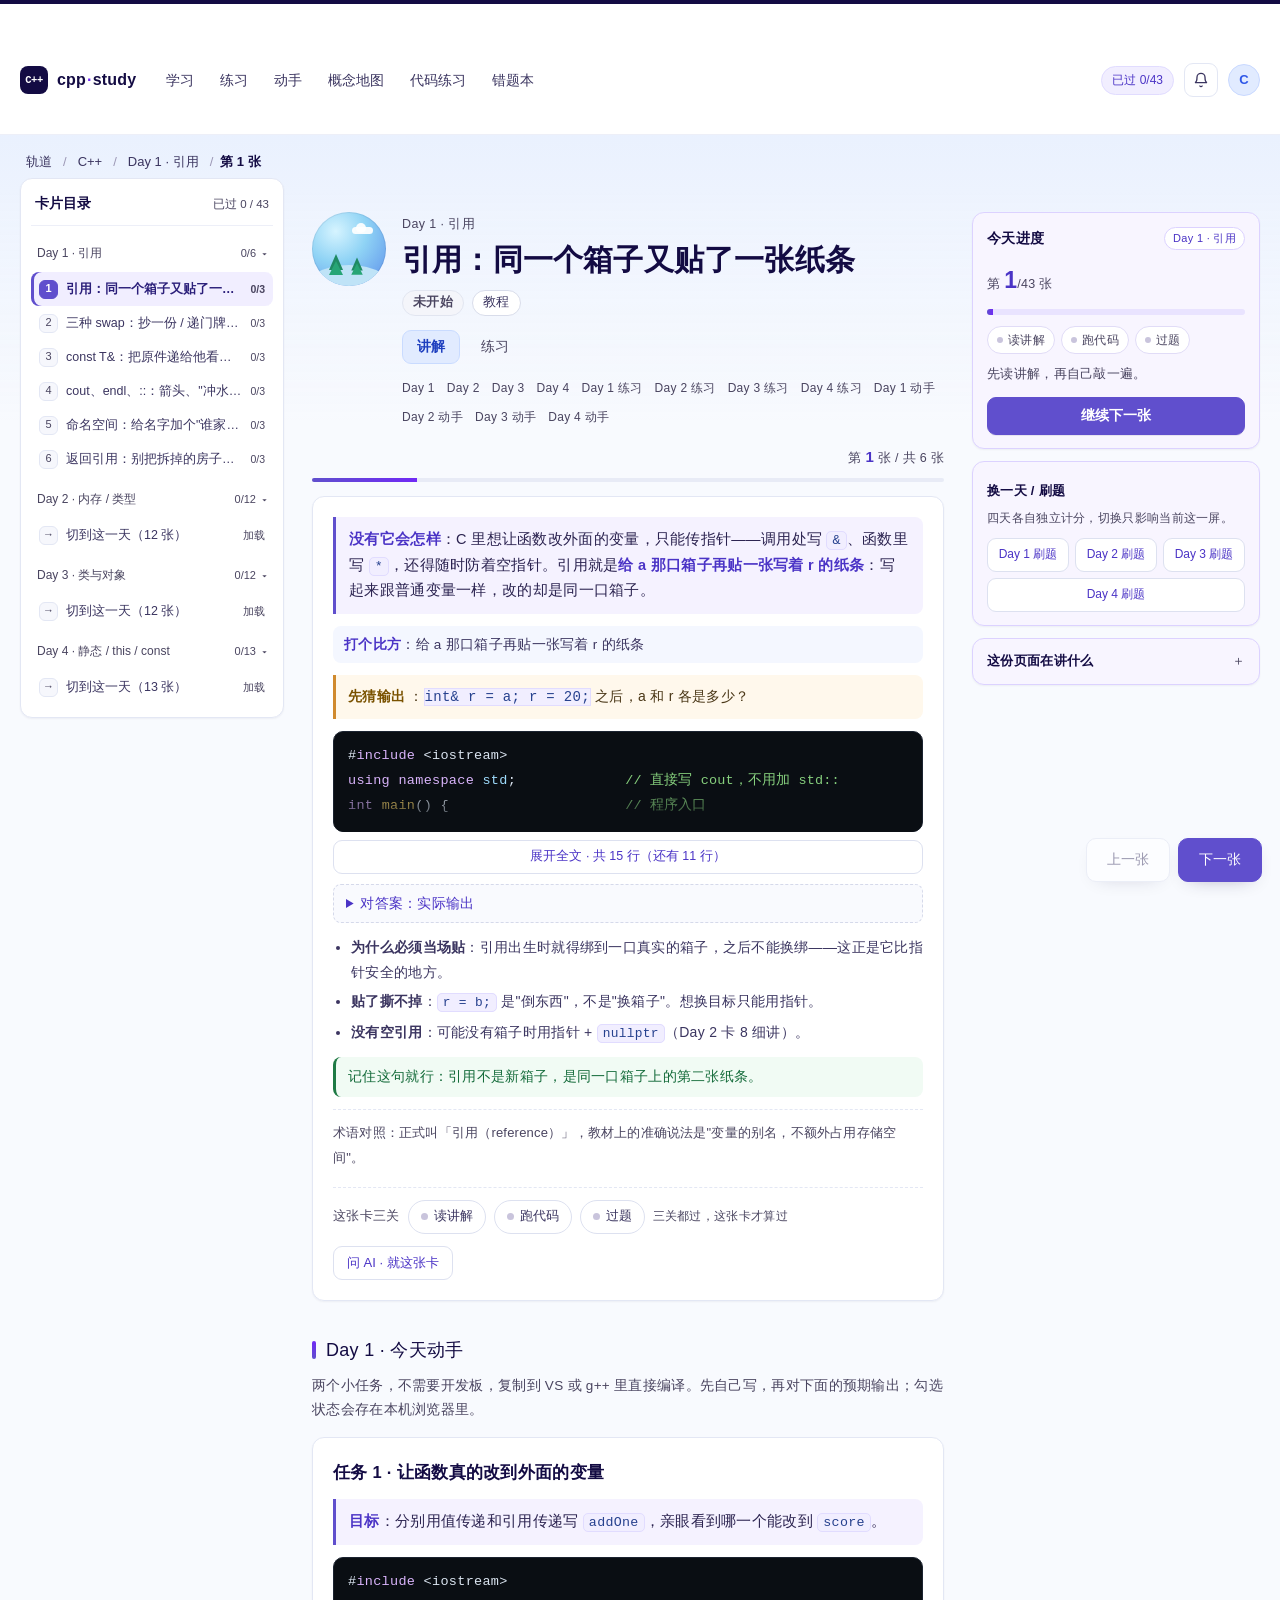
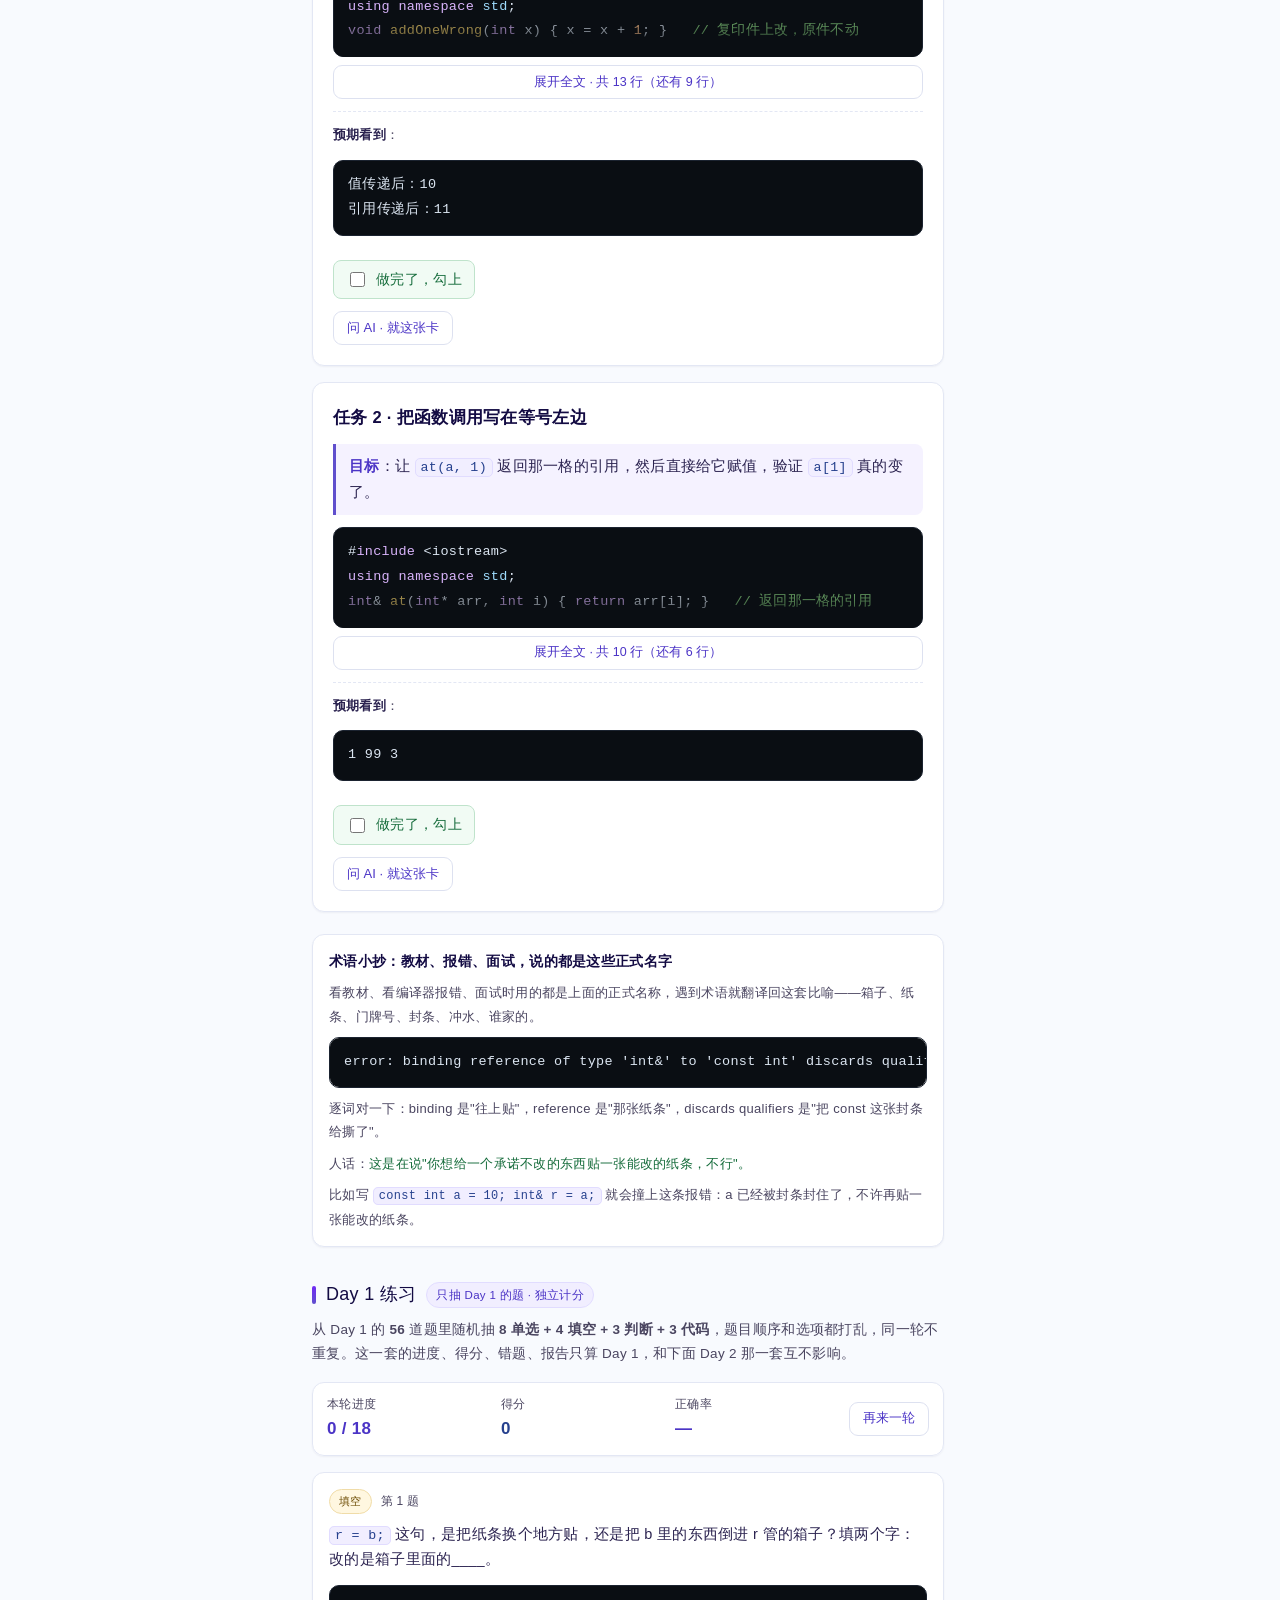
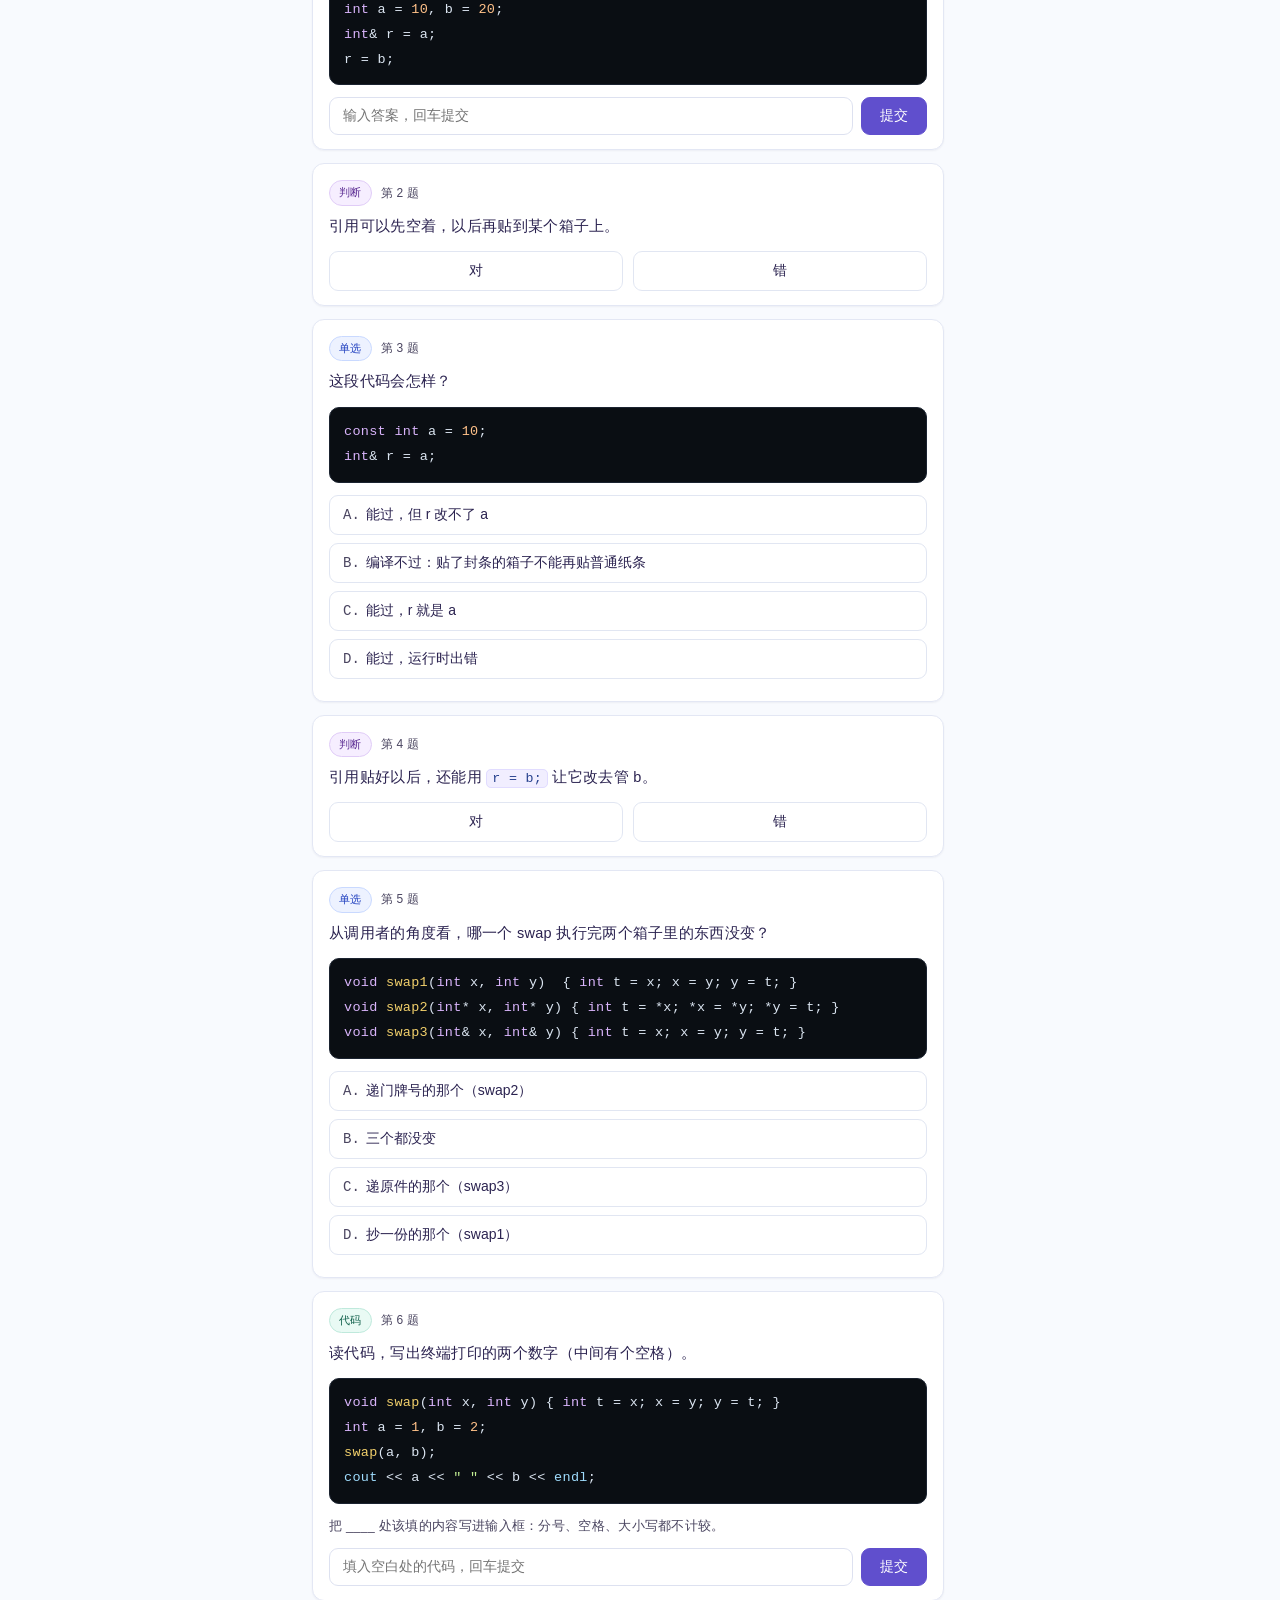
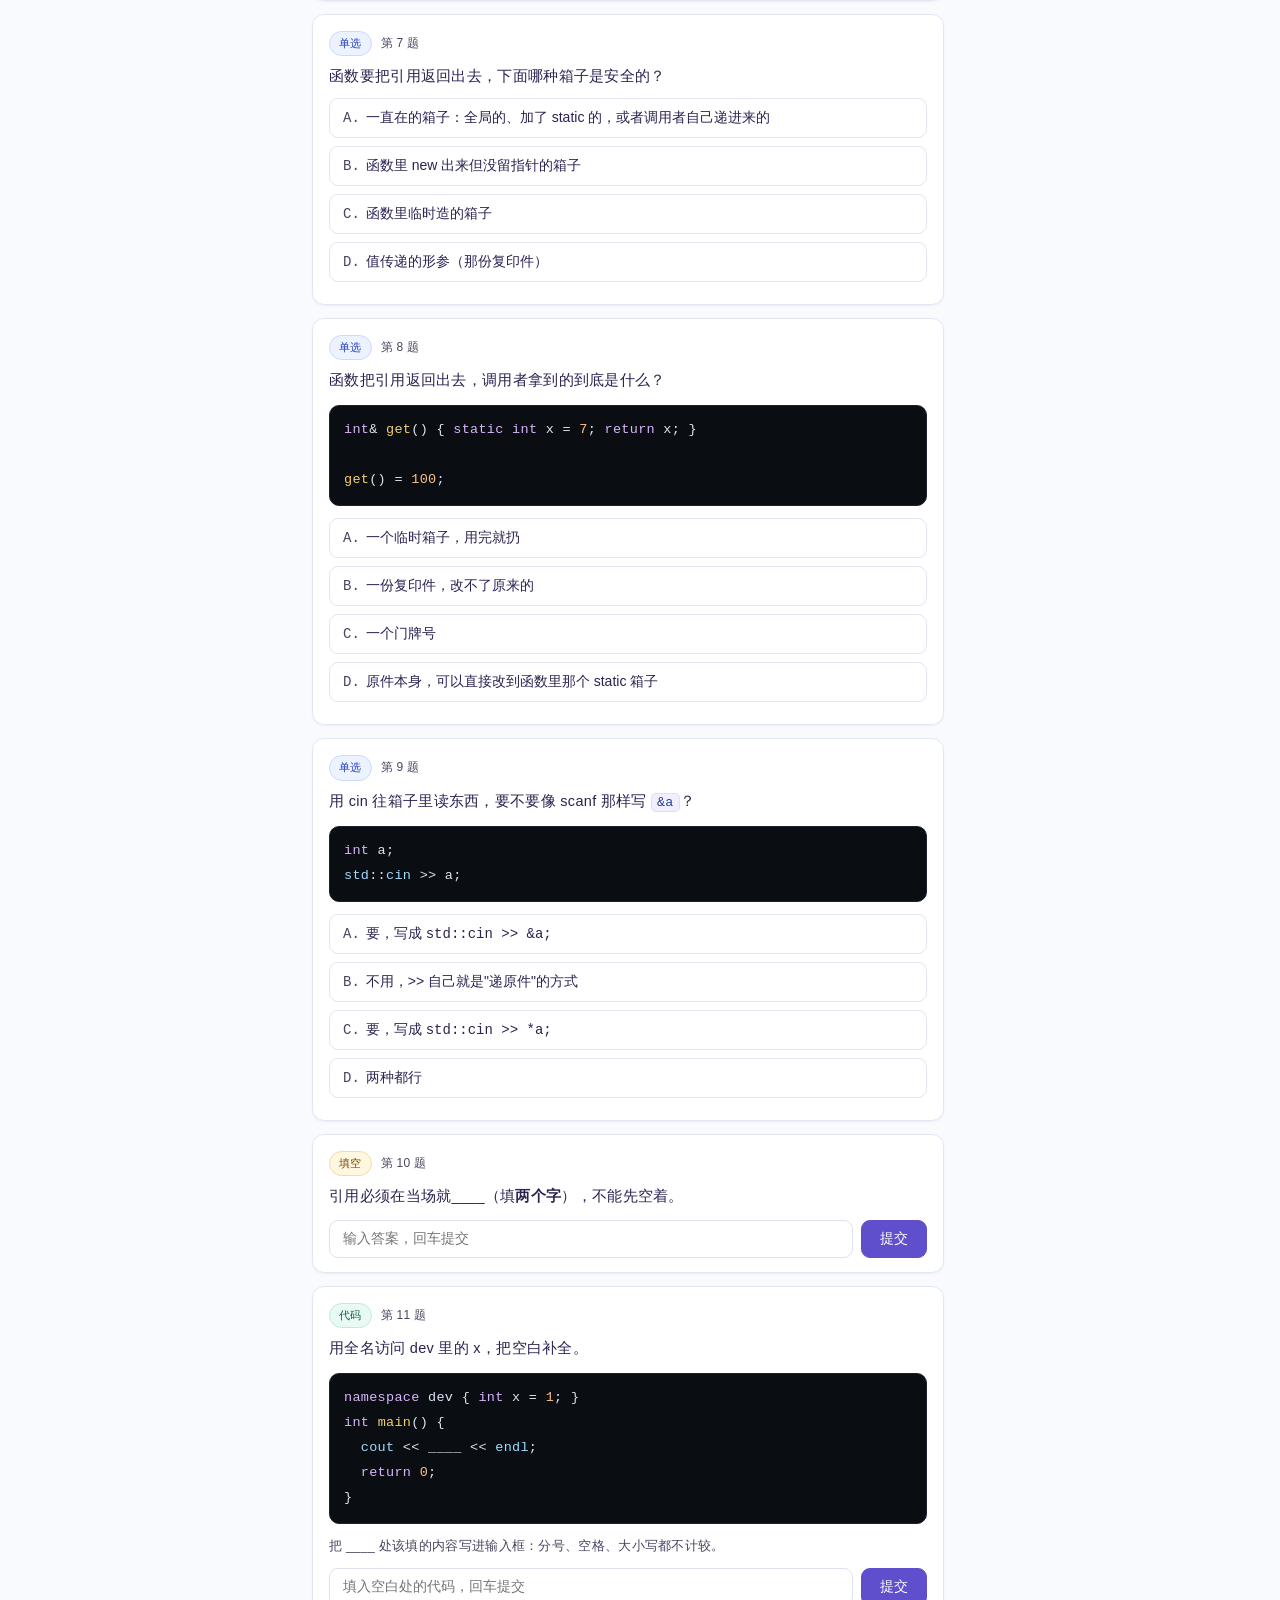
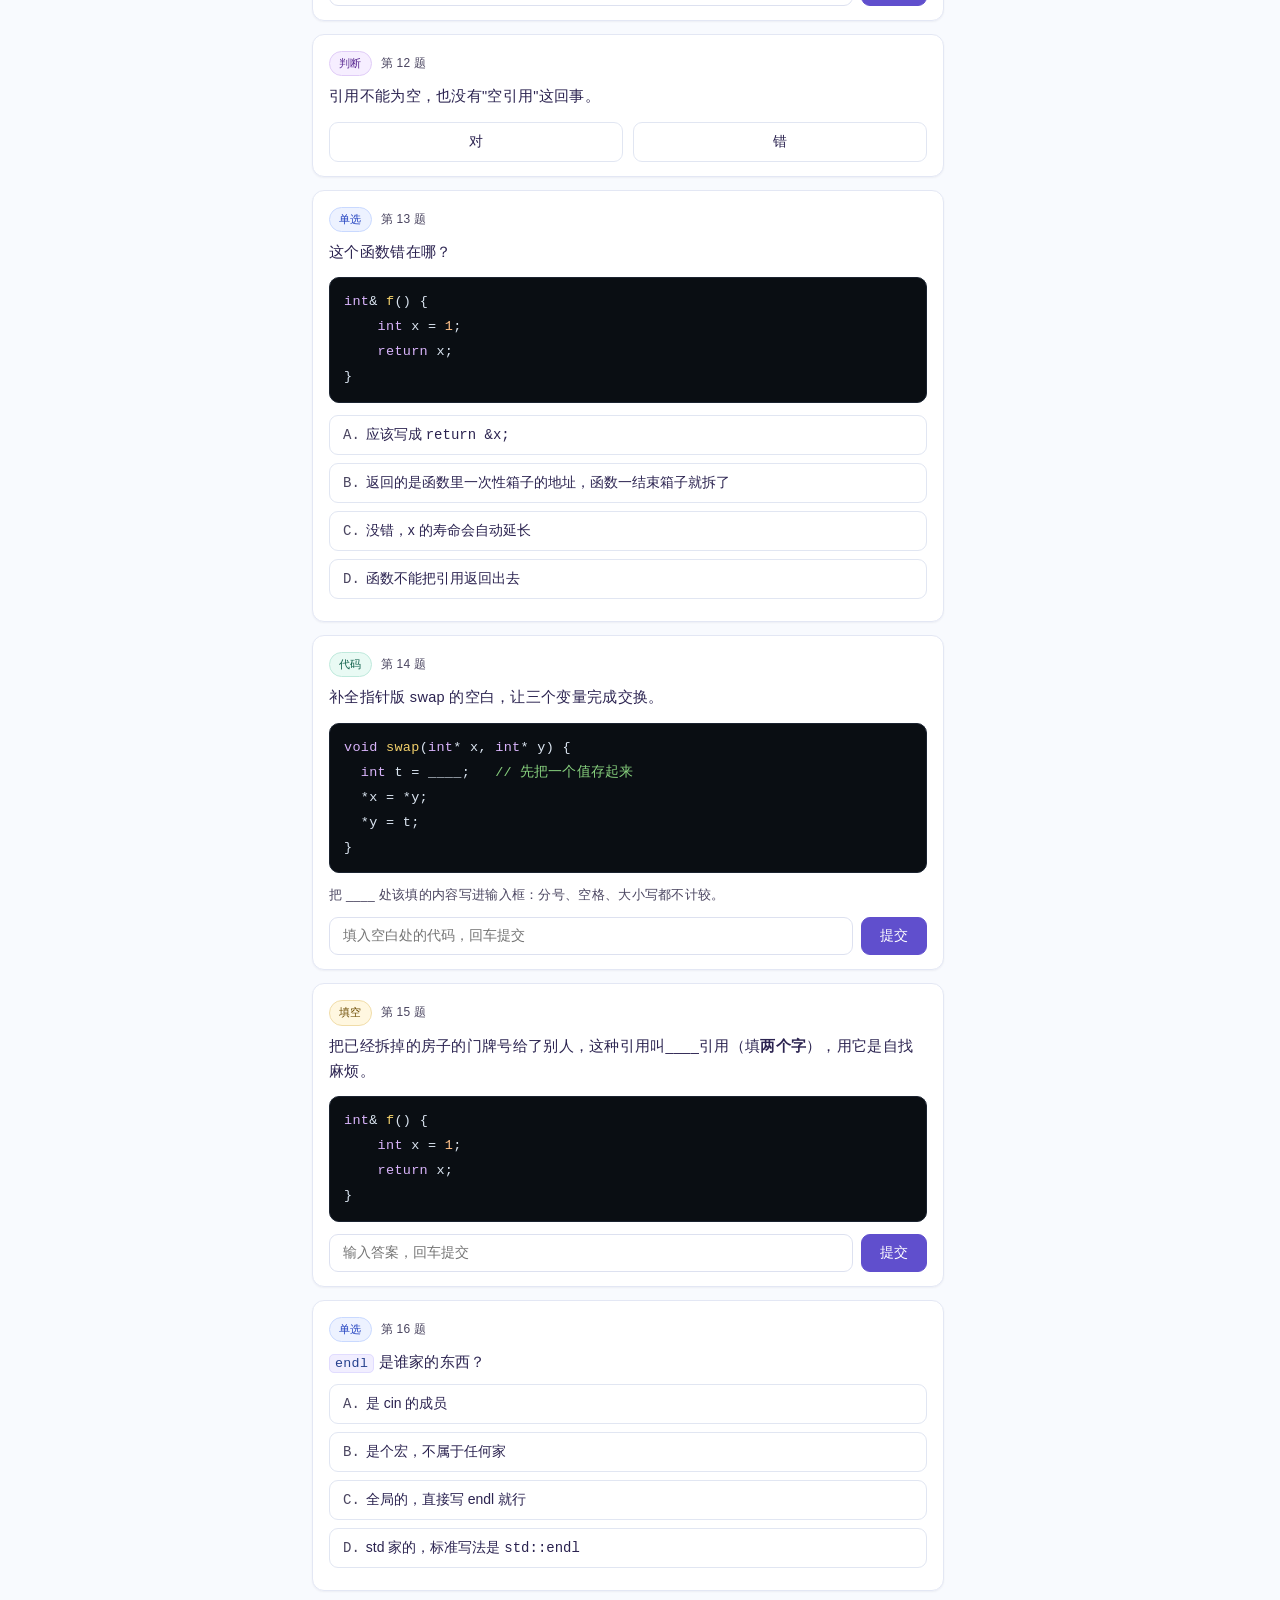
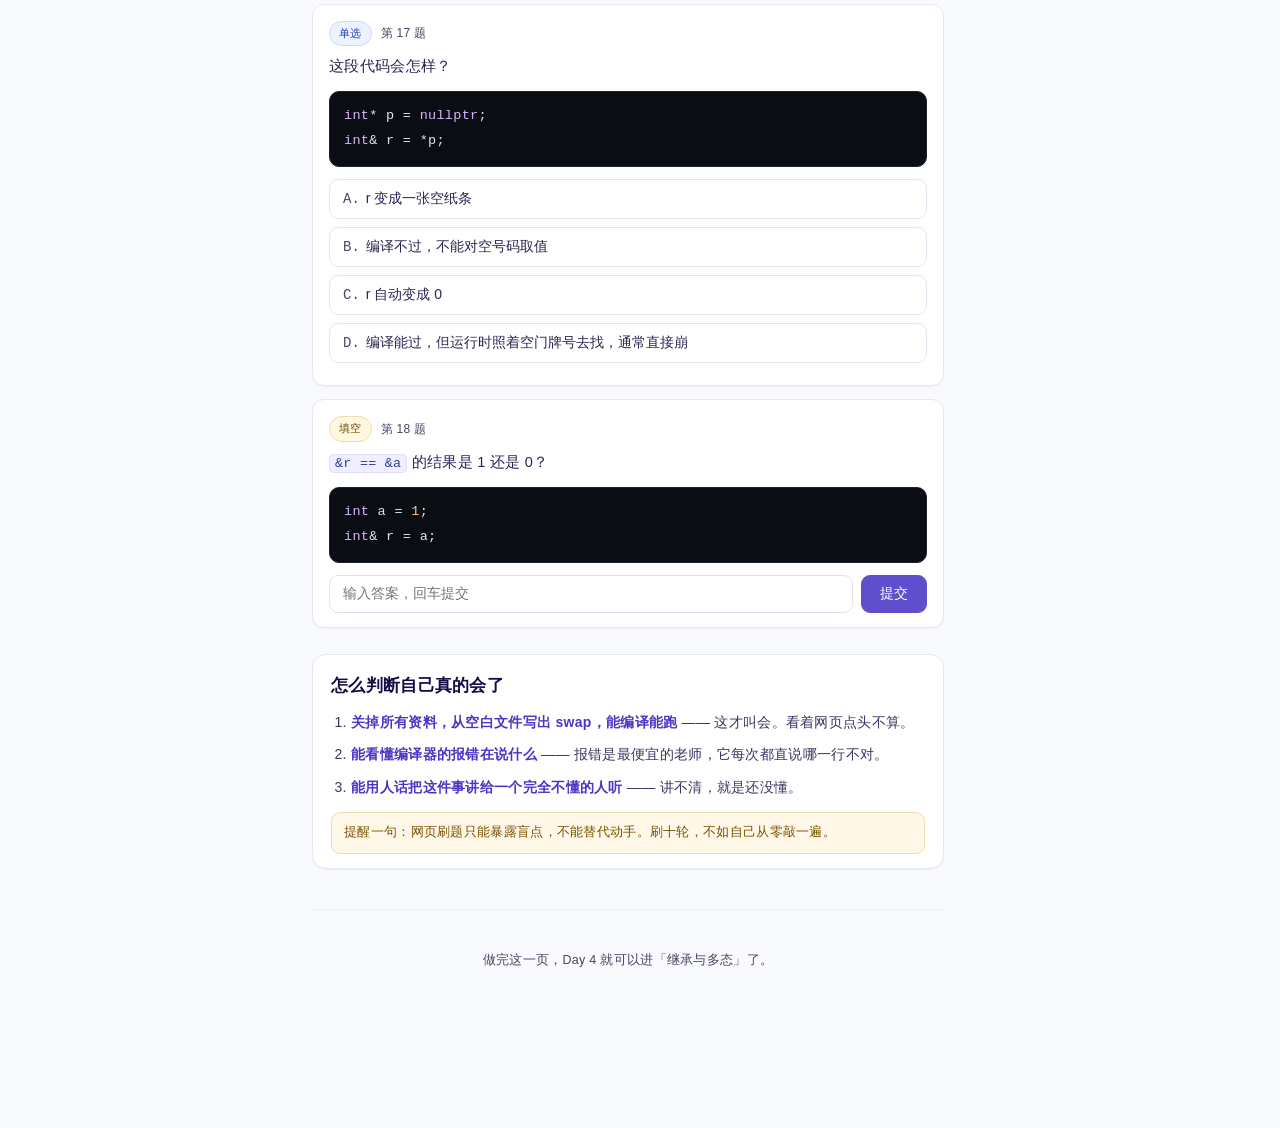
==== index.html @ fbc48e74 "新增错题本：答错自动进队列、连对两次出队，按天/知识点分组，一键只练错题" ====
<!DOCTYPE html>
<html lang="zh-CN">
<head>
<meta charset="UTF-8">
<meta name="viewport" content="width=device-width, initial-scale=1.0">
<meta name="color-scheme" content="light">
<meta name="theme-color" content="#ffffff">
<title>C++ 四天重点 + 练习</title>
<link rel="icon" href="data:image/svg+xml,%3Csvg xmlns='http://www.w3.org/2000/svg' viewBox='0 0 32 32'%3E%3Crect width='32' height='32' rx='7' fill='%23130B43'/%3E%3Ctext x='16' y='22' font-size='15' text-anchor='middle' fill='%23ffffff' font-family='monospace'%3EC%2B%2B%3C/text%3E%3C/svg%3E">
<link rel="stylesheet" href="assets/style.css">
</head>
<body>
<div id="bar"></div>

<header class="topnav" id="topnav">
  <div class="tn-inner">
    <a class="brand" href="#day1" aria-label="C++ 四天 · 回到 Day 1">
      <span class="brand-mark" aria-hidden="true">C++</span>
      <span class="brand-name">cpp<span>·</span>study</span>
    </a>
    <nav class="tn-links" aria-label="主导航">
      <a href="#day1">学习</a>
      <a href="#practice1">练习</a>
      <a href="#task1">动手</a>
      <a href="map.html">概念地图</a>
      <a href="lab.html">代码练习</a>
      <a href="wrong.html">错题本</a>
    </nav>
    <div class="tn-right">
      <span class="tn-prog" id="tnProg">已过 0/43</span>
      <button class="tn-ic" id="tnBell" type="button" aria-label="通知">
        <svg width="16" height="16" viewBox="0 0 24 24" fill="none" stroke="currentColor" stroke-width="2" stroke-linecap="round" aria-hidden="true"><path d="M18 8a6 6 0 1 0-12 0c0 7-3 8-3 8h18s-3-1-3-8"/><path d="M13.7 21a2 2 0 0 1-3.4 0"/></svg>
      </button>
      <span class="tn-avatar" title="学习者" aria-hidden="true">C</span>
    </div>
  </div>
</header>

<div class="wrap">
  <noscript><div class="load-err">这个页面需要开启 JavaScript：卡片和练习是按天从 data/ 目录加载的。开启后刷新即可。</div></noscript>

  <nav class="crumbs" aria-label="面包屑">
    <a href="#topnav" id="crumbRoot">轨道</a><i aria-hidden="true">/</i>
    <a href="#day1" id="crumbTrack">C++</a><i aria-hidden="true">/</i>
    <a href="#day1" id="crumbDay">Day 1</a><i aria-hidden="true">/</i>
    <span class="crumb-cur" id="crumbCard" aria-current="page">第 1 张</span>
  </nav>

  <div class="layout">
    <aside class="toc" id="toc" aria-label="卡片目录">
      <div class="toc-head">
        <b>卡片目录</b>
        <span class="toc-sum" id="tocSum"></span>
      </div>
      <div class="toc-list" id="tocList"></div>
    </aside>

    <main class="stage" id="stage">
      <div class="pagegrid">
        <section class="hero" aria-labelledby="deckTitle">
          <div class="hero-ill" aria-hidden="true"><i class="ill-tr t1"></i><i class="ill-tr t2"></i><i class="ill-cloud"></i></div>
          <div class="hero-txt">
            <p class="hero-eyebrow" id="heroEyebrow">Day 1 · 引用</p>
            <h1 id="deckTitle">正在加载…</h1>
            <div class="hero-pills">
              <span class="pill pill-run" id="heroState">进行中</span>
              <span class="pill">教程</span>
            </div>
            <div class="tabs" role="tablist" aria-label="讲解与练习">
              <button class="tab on" id="tabLearn" role="tab" aria-selected="true" type="button">讲解</button>
              <button class="tab" id="tabPractice" role="tab" aria-selected="false" type="button">练习</button>
            </div>
            <nav class="nav" aria-label="页面锚点">
              <a href="#day1">Day 1</a><a href="#day2">Day 2</a><a href="#day3">Day 3</a><a href="#day4">Day 4</a>
              <a href="#practice1">Day 1 练习</a><a href="#practice2">Day 2 练习</a><a href="#practice3">Day 3 练习</a><a href="#practice4">Day 4 练习</a>
              <a href="#task1">Day 1 动手</a><a href="#task2">Day 2 动手</a><a href="#task3">Day 3 动手</a><a href="#task4">Day 4 动手</a>
            </nav>
          </div>
        </section>

        <section class="deck" id="day1" aria-label="卡片">
          <div class="deck-head">
            <div class="deck-title" id="deckSub">Day 1</div>
            <div class="deck-meta">
              <span class="qidx">第 <b id="qi">1</b> 张 / 共 <span id="qt">6</span> 张</span>
              <button class="ovbtn" id="ovBtn" type="button" aria-haspopup="dialog" aria-controls="drawer">今天 6 张 ▾</button>
            </div>
          </div>
          <div class="deck-bar" id="deckBarWrap" role="progressbar" aria-valuemin="1" aria-valuemax="6" aria-valuenow="1" aria-label="当天卡片进度"><i id="deckBar"></i></div>
          <div class="deck-card" id="cardHost"><div class="load-tip">正在加载 Day 1 的内容…</div></div>
        </section>

        <aside class="rail" id="rail" aria-label="今天进度">
          <div class="rail-card">
            <div class="rail-head">
              <b>今天进度</b>
              <span class="rail-badge" id="railDay">Day 1</span>
            </div>
            <p class="rail-num">第 <b id="railIdx">1</b><span>/<span id="railTotal">43</span> 张</span></p>
            <div class="rail-track" aria-hidden="true"><i id="railBar"></i></div>
            <div class="rail-lvs" id="railLvs">
              <span class="rlv" data-lv="read"><i></i>读讲解</span>
              <span class="rlv" data-lv="do"><i></i>跑代码</span>
              <span class="rlv" data-lv="quiz"><i></i>过题</span>
            </div>
            <p class="rail-tip" id="railTip">先读讲解，再自己敲一遍。</p>
            <button class="rail-btn" id="railNext" type="button">继续下一张</button>
          </div>
          <div class="rail-card rail-mini">
            <b>换一天 / 刷题</b>
            <p>四天各自独立计分，切换只影响当前这一屏。</p>
            <div class="rail-brush">
              <button class="again" id="againTop1" type="button">Day 1 刷题</button>
              <button class="again" id="againTop2" type="button">Day 2 刷题</button>
              <button class="again" id="againTop3" type="button">Day 3 刷题</button>
              <button class="again" id="againTop4" type="button">Day 4 刷题</button>
            </div>
          </div>
          <details class="rail-card about">
            <summary>这份页面在讲什么</summary>
            <p class="sub">给刚学完 C、正在转 C++ 的嵌入式初学者：先吃透引用和内存，再把类、构造、析构这条线串起来，最后补上 static、this、const 和封装。所有示例都能在电脑上直接编译运行，不需要开发板；等以后有板子，再回来看标了「以后有板子再看」的部分。</p>
            <p class="only">本页只保留当前阶段必学内容，其余等学完对象生命周期再补。</p>
            <div class="tags">
              <span class="tag">C 已学完</span>
              <span class="tag">嵌入式方向</span>
              <span class="tag">Day 1</span>
              <span class="tag">Day 2</span>
              <span class="tag">Day 3</span>
              <span class="tag">Day 4</span>
              <span class="tag">Day 1 题库 56 道</span>
              <span class="tag">Day 2 题库 38 道</span>
              <span class="tag">Day 3 题库 41 道</span>
              <span class="tag">Day 4 题库 41 道</span>
              <span class="tag">四套练习各自独立</span>
              <span class="tag">动手任务无需开发板</span>
            </div>
          </details>
        </aside>

        <div class="below">
          <div class="day-part" data-day="day1">
            <section class="tasks" id="task1"></section>
            <div class="gloss-wrap" id="gloss1"></div>
          </div>
          <div class="day-part" data-day="day2" hidden>
            <section class="tasks" id="task2"></section>
            <div class="gloss-wrap" id="gloss2"></div>
          </div>
          <div class="day-part" data-day="day3" hidden>
            <section class="tasks" id="task3"></section>
            <div class="gloss-wrap" id="gloss3"></div>
          </div>
          <div class="day-part" data-day="day4" hidden>
            <section class="tasks" id="task4"></section>
            <div class="gloss-wrap" id="gloss4"></div>
          </div>

          <div class="day-part" data-day="day1">
            <div class="sec-title pr-title" id="practice1">Day 1 练习<span class="pr-tag">只抽 Day 1 的题 · 独立计分</span></div>
            <p class="sec-desc">从 Day 1 的 <b>56</b> 道题里随机抽 <b>8 单选 + 4 填空 + 3 判断 + 3 代码</b>，题目顺序和选项都打乱，同一轮不重复。这一套的进度、得分、错题、报告只算 Day 1，和下面 Day 2 那一套互不影响。</p>

            <div class="stats">
              <div class="stat"><div class="lab">本轮进度</div><div class="val" id="stProg1">0 / 18</div></div>
              <div class="stat"><div class="lab">得分</div><div class="val blue" id="stScore1">0</div></div>
              <div class="stat"><div class="lab">正确率</div><div class="val" id="stRate1">—</div></div>
              <button class="again" id="againBar1">再来一轮</button>
            </div>

            <div id="qlist1"></div>
            <div id="summary1"></div>
          </div>

          <div class="day-part" data-day="day2" hidden>
            <div class="sec-title pr-title" id="practice2">Day 2 练习<span class="pr-tag">只抽 Day 2 的题 · 独立计分</span></div>
            <p class="sec-desc">从 Day 2 的 <b>38</b> 道题里随机抽 <b>6 单选 + 3 填空 + 2 判断 + 3 代码</b>，同样打乱顺序、轮内不重复。这一套的进度、得分、错题、报告只算 Day 2，和上面 Day 1 那一套互不影响。</p>

            <div class="stats">
              <div class="stat"><div class="lab">本轮进度</div><div class="val" id="stProg2">0 / 14</div></div>
              <div class="stat"><div class="lab">得分</div><div class="val blue" id="stScore2">0</div></div>
              <div class="stat"><div class="lab">正确率</div><div class="val" id="stRate2">—</div></div>
              <button class="again" id="againBar2">再来一轮</button>
            </div>

            <div id="qlist2"></div>
            <div id="summary2"></div>
          </div>

          <div class="day-part" data-day="day3" hidden>
            <div class="sec-title pr-title" id="practice3">Day 3 练习<span class="pr-tag">只抽 Day 3 的题 · 独立计分</span></div>
            <p class="sec-desc">从 Day 3 的 <b>41</b> 道题里随机抽 <b>7 单选 + 3 填空 + 3 判断 + 3 代码</b>，打乱顺序、轮内不重复。这一套的进度、得分、错题、报告只算 Day 3，和 Day 1、Day 2 互不影响。</p>

            <div class="stats">
              <div class="stat"><div class="lab">本轮进度</div><div class="val" id="stProg3">0 / 16</div></div>
              <div class="stat"><div class="lab">得分</div><div class="val blue" id="stScore3">0</div></div>
              <div class="stat"><div class="lab">正确率</div><div class="val" id="stRate3">—</div></div>
              <button class="again" id="againBar3">再来一轮</button>
            </div>

            <div id="qlist3"></div>
            <div id="summary3"></div>
          </div>

          <div class="day-part" data-day="day4" hidden>
            <div class="sec-title pr-title" id="practice4">Day 4 练习<span class="pr-tag">只抽 Day 4 的题 · 独立计分</span></div>
            <p class="sec-desc">从 Day 4 的 <b>41</b> 道题里随机抽 <b>7 单选 + 3 填空 + 3 判断 + 3 代码</b>，打乱顺序、轮内不重复。这一套的进度、得分、错题、报告只算 Day 4，和 Day 1–3 互不影响。</p>

            <div class="stats">
              <div class="stat"><div class="lab">本轮进度</div><div class="val" id="stProg4">0 / 16</div></div>
              <div class="stat"><div class="lab">得分</div><div class="val blue" id="stScore4">0</div></div>
              <div class="stat"><div class="lab">正确率</div><div class="val" id="stRate4">—</div></div>
              <button class="again" id="againBar4">再来一轮</button>
            </div>

            <div id="qlist4"></div>
            <div id="summary4"></div>
          </div>

          <section class="check">
            <h3>怎么判断自己真的会了</h3>
            <ol>
              <li><b>关掉所有资料，从空白文件写出 swap，能编译能跑</b> —— 这才叫会。看着网页点头不算。</li>
              <li><b>能看懂编译器的报错在说什么</b> —— 报错是最便宜的老师，它每次都直说哪一行不对。</li>
              <li><b>能用人话把这件事讲给一个完全不懂的人听</b> —— 讲不清，就是还没懂。</li>
            </ol>
            <p class="check-tip">提醒一句：网页刷题只能暴露盲点，不能替代动手。刷十轮，不如自己从零敲一遍。</p>
          </section>

          <footer>做完这一页，Day 4 就可以进「继承与多态」了。</footer>
        </div>
      </div>
    </main>
  </div>
</div>

<nav class="pager" id="pager" aria-label="卡片翻页">
  <button class="pbtn" id="prevBtn" type="button">上一张</button>
  <button class="pbtn primary" id="nextBtn" type="button">下一张</button>
</nav>

<div class="drawer-mask" id="drawerMask" hidden></div>
<div class="drawer" id="drawer" role="dialog" aria-modal="true" aria-labelledby="drawerTitle" aria-hidden="true">
  <div class="drawer-head">
    <b id="drawerTitle">今天 6 张</b><span>点一下直接跳</span>
    <button class="drawer-close" id="drawerClose" type="button" aria-label="关闭目录">×</button>
  </div>
  <div class="drawer-list" id="drawerList"></div>
</div>
<div class="toast" id="toast" role="status" aria-live="polite"></div>

<div class="aimask hidden" id="aiMask">
  <div class="aidlg" role="dialog" aria-modal="true" aria-labelledby="aiDlgTitle">
    <h3 id="aiDlgTitle">AI 问答设置</h3>
    <p>这份配置和「函数卡」页面是同一份（同域名共用），那边填过这里直接就能用。</p>
    <div class="fld">
      <label>服务商</label>
      <div class="chips" id="aiPresets"></div>
    </div>
    <div class="fld">
      <label for="aiBase">接口地址 Base URL</label>
      <input id="aiBase" type="text" spellcheck="false" autocomplete="off" placeholder="https://api.deepseek.com/v1">
    </div>
    <div class="fld">
      <label for="aiModel">模型名</label>
      <input id="aiModel" type="text" spellcheck="false" autocomplete="off" placeholder="deepseek-chat">
    </div>
    <div class="fld">
      <label for="aiKey">API Key</label>
      <input id="aiKey" type="password" spellcheck="false" autocomplete="off" placeholder="sk-...">
      <div class="ainote" id="aiKeyState"></div>
    </div>
    <div class="ainote-warn hidden" id="aiMobileNote">手机上用不了本机 Ollama：手机的 localhost 是手机自己，不是你的电脑。手机上请选云端服务商并填 key。</div>
    <div class="ainote-box hidden" id="aiOllamaNote">用本机 Ollama 前，先让它在后台跑起来（<code>ollama serve</code>），并允许这个网页访问：<br>
      设环境变量 <code>OLLAMA_ORIGINS</code> 为 <code>https://zijiashanggan.github.io</code>（本地调试再加 <code>http://localhost:8000</code>），改完必须重启 ollama 才生效。第一次提问模型要加载，等一分钟左右正常。</div>
    <div class="aimodal-actions">
      <button class="aibtn primary" id="aiSave" type="button">保存</button>
      <button class="aibtn" id="aiClear" type="button">清空 key</button>
      <button class="aibtn" id="aiClose" type="button">关闭</button>
    </div>
    <div class="ainote" id="aiNow"></div>
  </div>
</div>

<script src="data/syllabus.js"></script>
<script src="assets/wrong-book.js"></script>
<script src="assets/app.js"></script>
<script src="assets/ui.js"></script>
</body>
</html>
---- assets/style.css ----
* { box-sizing: border-box; }
  /* 不再全局 smooth：翻卡要立即回到顶部；需要平滑的锚点由 JS 显式指定 behavior */
  body {
    margin: 0;
    background: #0d1117;
    color: #e6edf3;
    font-family: -apple-system, BlinkMacSystemFont, "Segoe UI", "PingFang SC", "Microsoft YaHei", sans-serif;
    line-height: 1.75;
    -webkit-font-smoothing: antialiased;
    -moz-osx-font-smoothing: grayscale;
    text-size-adjust: 100%;
    -webkit-text-size-adjust: 100%;
  }
  body::before {
    content: "";
    position: fixed;
    top: 0; left: 0; right: 0;
    height: 420px;
    background: radial-gradient(70% 100% at 50% 0%, rgba(94,234,212,.10), transparent 70%);
    pointer-events: none;
    z-index: 0;
  }
  #bar {
    position: fixed; top: 0; left: 0;
    height: 3px; width: 0;
    background: linear-gradient(90deg, #5eead4, #7aa2f7);
    z-index: 50;
    transition: width .35s ease;
  }
  .wrap { max-width: 880px; margin: 0 auto; padding: 0 18px; position: relative; z-index: 1; }

  header { padding: 48px 0 26px; position: relative; }
  .head-top { display: flex; align-items: flex-start; justify-content: space-between; gap: 14px; flex-wrap: wrap; }
  h1 { font-size: 26px; margin: 0 0 10px; letter-spacing: .4px; }
  .sub { color: #a6b3c1; font-size: 14.5px; margin: 0; }
  .tags { display: flex; gap: 8px; flex-wrap: wrap; margin-top: 14px; }
  .tag {
    font-size: 12px; padding: 3px 10px; border-radius: 999px;
    background: rgba(122,162,247,.12);
    border: 1px solid rgba(122,162,247,.28);
    color: #a9c1f5;
  }
  .again {
    flex: none;
    background: rgba(94,234,212,.12);
    border: 1px solid rgba(94,234,212,.38);
    color: #5eead4;
    padding: 9px 16px;
    border-radius: 10px;
    font-size: 13.5px;
    font-family: inherit;
    cursor: pointer;
    white-space: nowrap;
    transition: background .15s, transform .1s;
  }
  .again:hover { background: rgba(94,234,212,.22); }
  .again:active { transform: scale(.97); }

  .sec-title {
    display: flex; align-items: center; gap: 10px;
    margin: 34px 0 14px;
    font-size: 18px;
  }
  .sec-title::before {
    content: ""; width: 4px; height: 18px; border-radius: 2px;
    background: linear-gradient(180deg, #5eead4, #7aa2f7);
  }
  .sec-desc { color: #9dabb9; font-size: 13.5px; margin: -6px 0 16px; }

  .card {
    background: #151b23;
    border: 1px solid #232b36;
    border-radius: 14px;
    padding: 18px 18px 16px;
    margin-bottom: 16px;
  }
  .card h3 {
    font-size: 16.5px; margin: 0 0 12px;
    display: flex; align-items: center; gap: 10px;
  }
  .n {
    flex: none;
    width: 24px; height: 24px; border-radius: 7px;
    display: inline-flex; align-items: center; justify-content: center;
    font-size: 13px; font-weight: 600;
    background: rgba(94,234,212,.14);
    color: #5eead4;
    border: 1px solid rgba(94,234,212,.28);
  }
  .concl {
    border-left: 3px solid #5eead4;
    background: rgba(94,234,212,.06);
    padding: 10px 13px;
    border-radius: 0 8px 8px 0;
    font-size: 14.5px;
    margin: 0 0 12px;
    color: #d5e6e2;
  }
  .concl b { color: #5eead4; font-weight: 600; }

  pre.code {
    background: #0a0e13;
    border: 1px solid #212934;
    border-radius: 10px;
    padding: 12px 14px;
    overflow-x: auto;
    margin: 12px 0;
    font-size: 13.5px;
    line-height: 1.85;
    -webkit-overflow-scrolling: touch;
  }
  pre.code code {
    font-family: ui-monospace, SFMono-Regular, "Cascadia Code", Consolas, "Courier New", monospace;
    color: #dbe5f1;
    white-space: pre;
    font-variant-ligatures: none;
    font-feature-settings: "liga" 0, "calt" 0;
  }
  .k { color: #d9b4fb; }
  .t { color: #9fdcfd; }
  .s { color: #c3ef93; }
  /* 注释：去掉 italic（中文没有真斜体，浏览器合成斜体会发虚），
     绿色取自 VS / Keil 的注释色再提亮：#86cf7d，在 #0a0e13 上实测 10.35:1 */
  .c { color: #86cf7d; font-style: normal; letter-spacing: .15px; }
  /* 函数名：名字后面紧跟 ( 才标这个类 */
  .fn { color: #f2d06b; }
  /* 数字 token 用 .num：.n 是卡片编号徽章（24×24），两者不能共用类名 */
  .num { color: #ffc189; }

  ul.pts { margin: 10px 0 0; padding-left: 18px; font-size: 14px; color: #b9c4d1; }
  ul.pts li { margin: 5px 0; }
  ul.pts code, p code, .q-text code, .why code, .wa code, .sum-note code {
    font-family: ui-monospace, Consolas, monospace;
    background: rgba(255,255,255,.07);
    border: 1px solid rgba(255,255,255,.08);
    border-radius: 5px;
    padding: 1px 5px;
    font-size: .92em;
    color: #7dd3fc;
  }

  .only {
    display: inline-block;
    margin: 12px 0 0;
    font-size: 12.5px;
    color: #9dabb9;
    padding: 4px 11px;
    border-radius: 999px;
    background: rgba(255,255,255,.035);
    border: 1px solid #2b3540;
  }

  .head-btns { display: flex; gap: 8px; flex: none; }
  .pr-tag {
    font-size: 11.5px; font-weight: 400; color: #a9c1f5;
    padding: 2px 9px; border-radius: 999px;
    background: rgba(122,162,247,.12);
    border: 1px solid rgba(122,162,247,.28);
    white-space: nowrap;
  }
  .pr-title { margin-top: 32px; }
  #practice2::before { background: linear-gradient(180deg, #c792ea, #7aa2f7); }
  #practice3::before { background: linear-gradient(180deg, #f0c674, #c792ea); }
  .nav { display: flex; gap: 8px; flex-wrap: wrap; margin-top: 14px; }
  .nav a {
    font-size: 12.5px; color: #a9c1f5; text-decoration: none;
    padding: 4px 11px; border-radius: 999px;
    background: rgba(122,162,247,.1);
    border: 1px solid rgba(122,162,247,.25);
  }
  .nav a:hover { background: rgba(122,162,247,.2); }
  .sec-title[id] { scroll-margin-top: 16px; }
  .keep {
    margin: 12px 0 0;
    font-size: 13.5px;
    color: #a5e075;
    padding: 8px 12px;
    border-radius: 8px;
    background: rgba(165,224,117,.07);
    border-left: 3px solid #a5e075;
  }

  .terms {
    margin: 12px 0 0;
    padding-top: 10px;
    border-top: 1px dashed #2c3542;
    font-size: 13px;
    line-height: 1.95;
    letter-spacing: .2px;
    word-spacing: 1.5px;
    color: #9dabb9;
  }
  .terms b { color: #cfdae7; font-weight: 600; }
  .terms code {
    font-family: ui-monospace, Consolas, monospace;
    font-size: 12.5px;
    color: #7dd3fc;
    background: rgba(125,211,252,.10);
    border: 1px solid rgba(125,211,252,.16);
    border-radius: 4px;
    padding: 0 5px;
    margin: 0 1px;
    white-space: nowrap;
  }

  .gloss {
    background: rgba(255,255,255,.022);
    border: 1px solid #232b36;
    border-radius: 12px;
    padding: 15px 16px;
    margin: 22px 0 4px;
    font-size: 13px;
    line-height: 1.8;
    color: #9dabb9;
  }
  .gloss h4 {
    margin: 0 0 7px;
    font-size: 13.5px;
    color: #b9c4d1;
    font-weight: 600;
  }
  .gloss p { margin: 0 0 8px; }
  .gloss p:last-child { margin-bottom: 0; }
  .gloss pre.code { margin: 9px 0; }
  .gloss .say { color: #a5e075; }
  .gloss .say::before { content: "人话："; color: #9dabb9; }

  .check {
    background: #151b23;
    border: 1px solid #232b36;
    border-radius: 14px;
    padding: 16px 18px 14px;
    margin: 26px 0 4px;
  }
  .check h3 {
    margin: 0 0 10px;
    font-size: 16.5px;
    display: flex;
    align-items: center;
    gap: 10px;
  }
  .check ol { margin: 0; padding-left: 20px; font-size: 14px; color: #b9c4d1; }
  .check ol li { margin: 8px 0; }
  .check ol b { color: #5eead4; font-weight: 600; }
  .check-tip {
    margin: 13px 0 0;
    font-size: 12.5px;
    color: #c9a227;
    padding: 9px 12px;
    border-radius: 9px;
    background: rgba(210,153,34,.06);
    border: 1px solid rgba(210,153,34,.2);
  }

  /* ===== 今天动手 ===== */
  .taskdone {
    display: inline-flex;
    align-items: center;
    gap: 8px;
    margin: 12px 0 0;
    font-size: 13.5px;
    color: #a5e075;
    padding: 7px 12px;
    border-radius: 8px;
    background: rgba(165,224,117,.07);
    border: 1px solid rgba(165,224,117,.22);
    cursor: pointer;
    user-select: none;
  }
  .taskdone input {
    width: 15px;
    height: 15px;
    accent-color: #5eead4;
    cursor: pointer;
  }
  .taskdone input:checked + span { color: #5eead4; }

  /* ===== AI 问答 ===== */
  .aiwrap { margin-top: 12px; }
  .aibtn {
    background: rgba(125,211,252,.10);
    border: 1px solid rgba(125,211,252,.30);
    color: #9adcff;
    border-radius: 9px;
    padding: 7px 13px;
    font-size: 13px;
    font-family: inherit;
    cursor: pointer;
    transition: background .15s;
  }
  .aibtn:hover { background: rgba(125,211,252,.18); }
  .aibtn[disabled] { opacity: .5; cursor: default; }
  .aibtn.primary { background: rgba(94,234,212,.14); border-color: rgba(94,234,212,.40); color: #5eead4; }
  .aibtn.danger { background: rgba(248,81,73,.10); border-color: rgba(248,81,73,.35); color: #ffb3ae; }
  .aibox {
    margin-top: 10px;
    padding: 11px 12px;
    border: 1px solid #2c3542;
    border-radius: 10px;
    background: rgba(125,211,252,.04);
  }
  .airow { display: flex; gap: 8px; }
  .aiq {
    flex: 1; min-width: 0;
    background: #0a0e13;
    border: 1px solid #2a3341;
    border-radius: 9px;
    padding: 9px 12px;
    color: #e6edf3;
    font-size: 13.5px;
    font-family: inherit;
    outline: none;
  }
  .aiq:focus { border-color: #7dd3fc; }
  .chatlog {
    max-height: 340px;
    overflow-y: auto;
    -webkit-overflow-scrolling: touch;
    margin-top: 10px;
    padding-right: 3px;
  }
  .msg {
    margin: 8px 0;
    padding: 8px 11px;
    border-radius: 10px;
    font-size: 13.5px;
    line-height: 1.8;
    white-space: pre-wrap;
    word-break: break-word;
  }
  .msg:first-child { margin-top: 0; }
  .msg.me {
    background: rgba(122,162,247,.12);
    border: 1px solid rgba(122,162,247,.26);
    color: #cfdae7;
  }
  .msg.ai {
    background: rgba(255,255,255,.035);
    border: 1px solid #2c3542;
    color: #cfdae7;
  }
  .msg.ai.load { color: #f0c86b; border-color: rgba(240,200,107,.28); }
  .msg.ai.err { color: #ffb3ae; border-color: rgba(248,81,73,.30); }
  .msg .who { display: block; font-size: 11.5px; color: #7dd3fc; margin-bottom: 3px; }
  .chatbar {
    display: flex; align-items: center; justify-content: space-between;
    gap: 8px; flex-wrap: wrap; margin-top: 8px;
  }
  .chatbar .cnt { font-size: 12px; color: #9dabb9; }
  .ainote { margin-top: 9px; font-size: 12.5px; line-height: 1.7; color: #9dabb9; }
  .linkbtn {
    background: none; border: 0; padding: 0;
    color: #7dd3fc; font: inherit; cursor: pointer; text-decoration: underline;
  }
  .aimask {
    position: fixed; inset: 0; z-index: 80;
    display: flex; align-items: center; justify-content: center;
    padding: 16px;
    background: rgba(0,0,0,.62);
  }
  .aimask.hidden { display: none; }
  .aimask .hidden { display: none; }
  .aidlg {
    width: 100%; max-width: 520px;
    max-height: 88vh; overflow-y: auto;
    background: #151b23;
    border: 1px solid #2c3542;
    border-radius: 14px;
    padding: 18px;
  }
  .aidlg h3 { margin: 0 0 10px; font-size: 16.5px; }
  .aidlg p { margin: 0 0 12px; font-size: 13px; color: #9dabb9; line-height: 1.75; }
  .aidlg .fld { margin: 10px 0; }
  .aidlg label { display: block; font-size: 12.5px; color: #a9b8c9; margin-bottom: 5px; }
  .aidlg input {
    width: 100%;
    background: #0a0e13;
    border: 1px solid #2a3341;
    border-radius: 9px;
    padding: 9px 12px;
    color: #e6edf3;
    font-size: 13.5px;
    font-family: ui-monospace, Consolas, monospace;
    outline: none;
  }
  .aidlg input:focus { border-color: #7dd3fc; }
  .chips { display: flex; flex-wrap: wrap; gap: 8px; margin: 6px 0 4px; }
  .pbtn {
    font-size: 12.5px; padding: 6px 12px;
    border-radius: 999px;
    background: rgba(255,255,255,.04);
    border: 1px solid #2c3542;
    color: #cfdae7;
    font-family: inherit; cursor: pointer;
  }
  .pbtn.on { background: rgba(125,211,252,.14); border-color: rgba(125,211,252,.45); color: #9adcff; }
  .ainote-warn {
    margin-top: 10px;
    font-size: 12.5px; line-height: 1.75;
    color: #f0c86b;
    background: rgba(240,180,41,.08);
    border: 1px solid rgba(240,180,41,.28);
    border-radius: 9px;
    padding: 9px 12px;
  }
  .ainote-box {
    margin-top: 10px;
    font-size: 12.5px; line-height: 1.8;
    color: #a9b8c9;
    background: rgba(255,255,255,.03);
    border: 1px solid #2c3542;
    border-radius: 9px;
    padding: 9px 12px;
  }
  .ainote-box code, .ainote-warn code {
    font-family: ui-monospace, Consolas, monospace;
    background: rgba(255,255,255,.07);
    border-radius: 4px;
    padding: 0 4px;
    color: #7dd3fc;
  }
  .aimodal-actions {
    display: flex; gap: 8px; flex-wrap: wrap; margin-top: 14px;
    /* 横屏/矮屏下弹窗要滚动，保存与关闭按钮吸底，否则看不到 */
    position: sticky; bottom: -18px;
    background: #151b23;
    padding: 10px 0 2px;
    z-index: 1;
  }
  @media (max-width: 560px) {
    .airow { flex-direction: column; }
    .airow .aibtn.send { padding: 9px 13px; }
  }

  /* ===== 练习区 ===== */
  .stats {
    position: sticky; top: 0; z-index: 20;
    display: flex; gap: 10px; flex-wrap: wrap; align-items: center;
    background: rgba(13,17,23,.9);
    backdrop-filter: blur(10px);
    -webkit-backdrop-filter: blur(10px);
    border: 1px solid #232b36;
    border-radius: 12px;
    padding: 11px 14px;
    margin-bottom: 16px;
  }
  .stat { flex: 1; min-width: 78px; }
  .stat .lab { font-size: 11.5px; color: #9dabb9; letter-spacing: .3px; }
  .stat .val { font-size: 17px; font-weight: 600; color: #5eead4; font-variant-numeric: tabular-nums; }
  .stat .val.blue { color: #7aa2f7; }
  .stats .again { padding: 7px 13px; font-size: 12.5px; }

  .q {
    background: #151b23;
    border: 1px solid #232b36;
    border-radius: 13px;
    padding: 16px 16px 14px;
    margin-bottom: 13px;
    scroll-margin-top: 78px;
  }
  #practice1, #practice2, #practice3 { scroll-margin-top: 10px; }
  .q-head { display: flex; align-items: center; gap: 9px; margin-bottom: 8px; }
  .badge {
    font-size: 11px; padding: 2px 9px; border-radius: 999px;
    border: 1px solid; letter-spacing: .3px;
  }
  .b-single { color: #7aa2f7; border-color: rgba(122,162,247,.35); background: rgba(122,162,247,.1); }
  .b-fill   { color: #d29922; border-color: rgba(210,153,34,.35); background: rgba(210,153,34,.1); }
  .b-judge  { color: #c792ea; border-color: rgba(199,146,234,.35); background: rgba(199,146,234,.1); }
  .b-code   { color: #5eead4; border-color: rgba(94,234,212,.35); background: rgba(94,234,212,.1); }
  .q-idx { font-size: 12px; color: #9dabb9; }
  .q-text { font-size: 14.5px; color: #dde5ee; margin-bottom: 4px; }

  .opt {
    display: block; width: 100%; text-align: left;
    background: #111823;
    border: 1px solid #232b36;
    color: #cfd9e5;
    padding: 10px 13px;
    border-radius: 9px;
    margin: 8px 0;
    font-size: 14px;
    font-family: inherit;
    cursor: pointer;
    transition: border-color .15s, background .15s, transform .1s;
  }
  .opt:hover:not(:disabled) { border-color: #3a4a5f; background: #151f2c; }
  .opt:active:not(:disabled) { transform: scale(.995); }
  .opt:disabled { cursor: default; }
  .opt .ok { color: #9dabb9; margin-right: 6px; font-family: ui-monospace, Consolas, monospace; }
  .opt.correct { border-color: #3fb950; background: rgba(63,185,80,.12); color: #d7f5dd; }
  .opt.correct .ok { color: #3fb950; }
  .opt.wrong { border-color: #f85149; background: rgba(248,81,73,.1); color: #ffd9d6; }
  .opt.wrong .ok { color: #f85149; }

  .code-tip { font-size: 12.5px; color: #9dabb9; margin: 10px 0 0; }
  .fill-row { display: flex; gap: 8px; margin-top: 10px; }
  .fill-row input {
    flex: 1; min-width: 0;
    background: #0a0e13;
    border: 1px solid #2a3341;
    border-radius: 9px;
    padding: 10px 13px;
    color: #e6edf3;
    font-size: 14px;
    font-family: ui-monospace, Consolas, monospace;
    outline: none;
    transition: border-color .15s;
  }
  .fill-row input:focus { border-color: #5eead4; }
  .fill-row input.correct { border-color: #3fb950; color: #a5e075; }
  .fill-row input.wrong { border-color: #f85149; color: #ffb3ae; }
  .fill-row input:disabled { opacity: .9; }
  .submit {
    flex: none;
    background: rgba(94,234,212,.13);
    border: 1px solid rgba(94,234,212,.35);
    color: #5eead4;
    border-radius: 9px;
    padding: 0 18px;
    font-size: 14px;
    font-family: inherit;
    cursor: pointer;
    transition: background .15s;
  }
  .submit:hover:not(:disabled) { background: rgba(94,234,212,.22); }
  .submit:disabled { opacity: .45; cursor: default; }

  .fb { margin-top: 11px; font-size: 13.5px; padding: 10px 13px; border-radius: 9px; animation: pop .22s ease; }
  @keyframes pop { from { opacity: 0; transform: translateY(-4px); } to { opacity: 1; transform: none; } }
  .fb.ok { background: rgba(63,185,80,.09); border: 1px solid rgba(63,185,80,.3); }
  .fb.no { background: rgba(248,81,73,.08); border: 1px solid rgba(248,81,73,.3); }
  .fb .head { font-weight: 600; margin-bottom: 3px; }
  .fb.ok .head { color: #56d364; }
  .fb.no .head { color: #ff7b72; }
  .fb .ansline { color: #b9c4d1; font-size: 13px; margin-bottom: 4px; }
  .fb .ansline b { color: #a5e075; font-weight: 600; }
  .fb .why { color: #a6b3c1; font-size: 13px; }
  .hint { font-size: 12.5px; color: #d29922; margin-top: 8px; }

  #summary { display: none; margin-top: 22px; }
  #summary.show { display: block; animation: pop .3s ease; }
  .sum-card {
    background: linear-gradient(180deg, rgba(94,234,212,.07), rgba(21,27,35,0)), #151b23;
    border: 1px solid rgba(94,234,212,.3);
    border-radius: 14px;
    padding: 20px;
  }
  .sum-card h3 { margin: 0 0 6px; font-size: 18px; }
  .sum-score { font-size: 15px; color: #b9c4d1; margin-bottom: 4px; }
  .sum-score b { color: #5eead4; font-size: 22px; font-variant-numeric: tabular-nums; }
  .sum-note { font-size: 13.5px; color: #9dabb9; margin: 6px 0 16px; }
  .wrong-list { list-style: none; padding: 0; margin: 0; }
  .wrong-list li {
    border-top: 1px solid #232b36;
    padding: 12px 0 4px;
    font-size: 13.5px;
  }
  .wrong-list .wq { color: #dde5ee; margin-bottom: 4px; }
  .wrong-list .wa { font-size: 12.5px; color: #9dabb9; }
  .wrong-list .wa .bad { color: #ff7b72; }
  .wrong-list .wa .good { color: #56d364; }
  .wrong-list .ww { font-size: 12.5px; color: #9dabb9; margin-top: 4px; }

  .wrong-head {
    display: flex; align-items: center; justify-content: space-between; gap: 10px;
    margin: 14px 0 2px;
    padding-top: 14px;
    border-top: 1px solid #232b36;
    font-size: 13.5px;
    color: #b9c4d1;
  }
  .sum-tip {
    font-size: 12.5px;
    color: #9dabb9;
    margin: 14px 0 0;
    padding: 9px 12px;
    border-radius: 9px;
    background: rgba(122,162,247,.06);
    border: 1px solid rgba(122,162,247,.18);
  }
  .btn-ghost {
    background: rgba(122,162,247,.1);
    border: 1px solid rgba(122,162,247,.32);
    color: #a9c1f5;
    padding: 7px 13px;
    border-radius: 8px;
    font-size: 12.5px;
    font-family: inherit;
    cursor: pointer;
    white-space: nowrap;
    transition: background .15s;
  }
  .btn-ghost:hover { background: rgba(122,162,247,.2); }

  .notice {
    display: none;
    margin-top: 12px;
    font-size: 13px;
    padding: 9px 13px;
    border-radius: 9px;
    background: rgba(210,153,34,.1);
    border: 1px solid rgba(210,153,34,.32);
    color: #e3b341;
  }
  .notice.show { display: block; animation: pop .2s ease; }

  .export {
    display: none;
    margin-top: 14px;
    padding: 14px;
    border: 1px solid #232b36;
    border-radius: 12px;
    background: #0f151d;
  }
  .export.show { display: block; animation: pop .2s ease; }
  .export-head {
    display: flex; align-items: center; gap: 8px;
    font-size: 13.5px; color: #b9c4d1; margin-bottom: 10px;
  }
  .export-meta { font-size: 11.5px; color: #9dabb9; }
  .export textarea {
    width: 100%;
    height: 260px;
    resize: vertical;
    background: #0a0e13;
    border: 1px solid #2a3341;
    border-radius: 9px;
    color: #c9d4e0;
    font-family: ui-monospace, SFMono-Regular, Consolas, "Courier New", monospace;
    font-size: 12px;
    line-height: 1.7;
    padding: 11px 12px;
    outline: none;
  }
  .export textarea:focus { border-color: #5eead4; }
  .export .btn-row { margin-top: 10px; }
  .export-tip { font-size: 12.5px; color: #9dabb9; margin-top: 8px; min-height: 18px; }
  .export-tip.ok { color: #56d364; }
  .export-tip.warn { color: #e3b341; }
  .btn-row { display: flex; gap: 10px; flex-wrap: wrap; margin-top: 16px; }
  .btn-main {
    background: rgba(94,234,212,.14);
    border: 1px solid rgba(94,234,212,.4);
    color: #5eead4;
    padding: 9px 18px;
    border-radius: 9px;
    font-size: 14px;
    font-family: inherit;
    cursor: pointer;
    transition: background .15s;
  }
  .btn-main:hover { background: rgba(94,234,212,.24); }

  footer {
    text-align: center;
    color: #9dabb9;
    font-size: 12.5px;
    padding: 40px 0 50px;
    border-top: 1px solid #1d242e;
    margin-top: 40px;
  }

  @media (max-width: 600px) {
    header { padding: 34px 0 18px; }
    h1 { font-size: 21px; }
    .sub { font-size: 13px; }
    .again { padding: 7px 12px; font-size: 12.5px; }
    .head-btns { width: 100%; }
    .head-btns .again { flex: 1; }
    .card, .q { padding: 14px; border-radius: 12px; }
    pre.code { font-size: 13.5px; padding: 10px 11px; line-height: 1.8; }
    .q-text { font-size: 14px; }
    .opt { font-size: 13.5px; padding: 10px 11px; }
    .stat .val { font-size: 15px; }
    .fill-row { flex-direction: column; }
    .submit { padding: 9px 0; }
    .sum-card { padding: 16px; }
  }

/* ============================================================
   数据化拆分后新增：按天进度、先猜输出、两段式代码、三关
   ============================================================ */
.day-mount { min-height: 40px; }
.day-prog {
  margin-left: auto;
  font-size: 12.5px;
  font-weight: 400;
  color: #a6b3c1;
  background: rgba(122,162,247,.08);
  border: 1px solid rgba(122,162,247,.2);
  border-radius: 999px;
  padding: 2px 10px;
  white-space: nowrap;
}
.analogy {
  font-size: 13.5px;
  color: #b8c4d4;
  background: rgba(122,162,247,.06);
  border-radius: 8px;
  padding: 7px 11px;
  margin: 0 0 10px;
}
.analogy b { color: #7aa2f7; font-weight: 600; }
.stage {
  font-size: 12.5px;
  color: #90b1ff;
  letter-spacing: .3px;
  margin: 14px 0 -4px;
}
.guess {
  border-left: 3px solid #f0a868;
  background: rgba(240,168,104,.07);
  border-radius: 0 8px 8px 0;
  padding: 9px 12px;
  margin: 12px 0 0;
  font-size: 14px;
  color: #e8d6c4;
}
.guess b { color: #f0a868; font-weight: 600; margin-right: 4px; }
.reveal {
  border: 1px dashed #2b3542;
  border-radius: 8px;
  padding: 7px 12px;
  margin: 10px 0 12px;
  background: rgba(94,234,212,.03);
}
.reveal summary {
  cursor: pointer;
  color: #5eead4;
  font-size: 13.5px;
  user-select: none;
}
.reveal summary:hover { color: #8ff3e2; }
.reveal pre.code { margin: 8px 0 2px; }
.errs {
  font-size: 13.5px;
  color: #c9d4e0;
  background: rgba(255,123,114,.05);
  border: 1px solid rgba(255,123,114,.18);
  border-radius: 8px;
  padding: 9px 12px;
  margin: 10px 0;
}
.errs b { color: #ff9b94; font-weight: 600; }
.errs ul { margin: 6px 0 0; padding-left: 20px; }
.errs li { margin: 3px 0; }
.errs code { font-size: 12.5px; }

.levels {
  display: flex;
  align-items: center;
  gap: 8px;
  flex-wrap: wrap;
  margin-top: 16px;
  padding-top: 12px;
  border-top: 1px dashed #232b36;
}
.lv-title { font-size: 12.5px; color: #9dabb9; }
.lv {
  display: inline-flex;
  align-items: center;
  gap: 6px;
  font-family: inherit;
  font-size: 12.5px;
  color: #a6b3c1;
  background: #10161e;
  border: 1px solid #2a3441;
  border-radius: 999px;
  padding: 7px 12px;
  min-height: 34px;
  cursor: pointer;
  transition: background .15s, color .15s, border-color .15s;
}
.lv i {
  width: 7px; height: 7px; border-radius: 50%;
  background: #3b4655;
  transition: background .15s;
}
.lv:hover { border-color: #3b6f68; color: #cfe3df; }
.lv.on {
  color: #5eead4;
  border-color: rgba(94,234,212,.45);
  background: rgba(94,234,212,.1);
}
.lv.on i { background: #5eead4; }
.lv.off { opacity: .42; cursor: not-allowed; }
.lv-note { font-size: 12px; color: #9dabb9; }
.card.passed { border-color: rgba(94,234,212,.32); }
.card.passed > h3 .n { background: rgba(94,234,212,.26); }

.lv-quiz { flex-basis: 100%; }
.lv-quiz:empty { display: none; }
.quiz-tip { font-size: 12.5px; color: #9dabb9; margin: 4px 0; }
.mini-q {
  background: #10161e;
  border: 1px solid #232b36;
  border-radius: 10px;
  padding: 10px 12px;
  margin-top: 10px;
}
.mini-stem { font-size: 13.5px; color: #d5dee8; margin-bottom: 4px; }
.mini-idx {
  display: inline-flex; align-items: center; justify-content: center;
  width: 18px; height: 18px; border-radius: 5px;
  font-size: 11px; color: #5eead4;
  background: rgba(94,234,212,.12);
  border: 1px solid rgba(94,234,212,.28);
  margin-right: 7px;
}
.mini-opts { display: flex; flex-direction: column; }
.mini-fb { font-size: 12.5px; margin-top: 6px; color: #9dabb9; }
.mini-fb.ok { color: #7bd88f; }
.mini-fb.no { color: #ff9b94; }

/* 按天懒加载：加载中提示与失败兜底（不白屏、可重试） */
.load-tip {
  color: #9dabb9;
  font-size: 13px;
  padding: 16px 2px;
}
.load-err {
  margin: 12px 0;
  padding: 12px 14px;
  border: 1px dashed #7a4a3a;
  border-radius: 10px;
  background: rgba(240,168,104,.07);
  color: #e8d6c4;
  font-size: 13.5px;
  line-height: 1.75;
}
.load-err .again { margin-left: 8px; }

/* 键盘焦点：浏览器默认 outline 在深色底上几乎看不见，显式给亮色环 */
:focus-visible {
  outline: 2px solid #7dd3fc;
  outline-offset: 2px;
  border-radius: 6px;
}

/* ============================================================
   混合版布局：左侧目录 + 单卡舞台 + 固定翻页 + 抽屉
   ============================================================ */
[hidden] { display: none !important; }
.day-part[hidden] { display: none !important; }

/* 只给整页舞台留出固定翻页条的高度；p.stage 是代码上方的标签，不能吃这个 padding */
main.stage { position: relative; min-width: 0; padding-bottom: calc(120px + env(safe-area-inset-bottom)); }

/* ---- 卡片舞台 ---- */
.deck { position: relative; }
.deck-head {
  display: flex; align-items: flex-end; justify-content: space-between;
  gap: 12px; flex-wrap: wrap;
  margin: 26px 0 10px;
}
.deck-title { font-size: 20px; font-weight: 600; letter-spacing: .3px; color: #e6edf3; }
.deck-meta {
  display: flex; align-items: center; gap: 10px;
  font-size: 12.5px; color: #9dabb9;
  font-variant-numeric: tabular-nums;
}
.qidx b { color: #5eead4; font-size: 15px; font-weight: 600; }
.ovbtn {
  display: inline-flex; align-items: center; gap: 4px;
  min-height: 34px; padding: 0 12px;
  border-radius: 999px;
  background: rgba(122,162,247,.12);
  border: 1px solid rgba(122,162,247,.3);
  color: #a9c1f5;
  font-family: inherit; font-size: 12.5px;
  cursor: pointer;
}
.ovbtn:hover { background: rgba(122,162,247,.2); }
.deck-bar {
  height: 3px; border-radius: 999px;
  background: #1b232d;
  overflow: hidden;
  margin: 0 0 16px;
}
.deck-bar > i {
  display: block; height: 100%; width: 0;
  background: linear-gradient(90deg, #5eead4, #7aa2f7);
  transition: width .25s ease;
}
.deck-card .card { margin-bottom: 0; }

/* ---- 代码块 4 行折叠（逐行注释后行数变多，折叠行数相应下调） ---- */
.codewrap { position: relative; }
.codewrap.short pre.code {
  overflow: hidden;
  margin: 12px 0 0;
}
/* 折叠按代码行截断：窄屏注释换行后不会被从半行处切断 */
.codewrap.short pre.code .cline.cut { display: none; }
.codewrap.short::after {
  content: "";
  position: absolute; left: 1px; right: 1px; bottom: 42px;
  height: 48px;
  background: linear-gradient(180deg, rgba(10,14,19,0), rgba(10,14,19,.96));
  pointer-events: none;
  border-radius: 0 0 10px 10px;
}
.expand {
  display: block; width: 100%;
  min-height: 34px; margin-top: 8px;
  background: #10161e;
  border: 1px solid #2a3441;
  border-radius: 9px;
  color: #9adcff;
  font-family: inherit; font-size: 12.5px;
  cursor: pointer;
}
.expand:hover { border-color: #3a5a6a; color: #c6ecff; }
.expand.on { color: #9dabb9; }

/* ---- 翻页：桌面右下浮动，窄屏通栏 ---- */
.pager {
  position: fixed; right: 18px; bottom: 18px;
  z-index: 60;
  display: flex; gap: 8px;
}
.pbtn {
  min-height: 44px; padding: 0 20px;
  border-radius: 11px;
  background: #1a2330;
  border: 1px solid #2f3b4a;
  color: #cfdae7;
  font-family: inherit; font-size: 14px;
  cursor: pointer;
  box-shadow: 0 6px 18px rgba(0,0,0,.35);
  transition: border-color .15s, color .15s, background .15s;
}
.pbtn:hover { border-color: #3b6f68; color: #d8f4ee; }
.pbtn[disabled] { opacity: .42; cursor: default; }
.pbtn.primary {
  background: rgba(94,234,212,.14);
  border-color: rgba(94,234,212,.45);
  color: #5eead4;
}
.pbtn.done {
  background: rgba(122,162,247,.14);
  border-color: rgba(122,162,247,.4);
  color: #a9c1f5;
}

/* ---- 轻提示 ---- */
.toast {
  position: fixed; left: 50%; bottom: 96px;
  transform: translate(-50%, 10px);
  max-width: calc(100% - 32px);
  padding: 10px 16px;
  border-radius: 10px;
  background: #1a2330;
  border: 1px solid #2f3b4a;
  color: #d8f4ee;
  font-size: 13px; line-height: 1.7;
  text-align: center;
  box-shadow: 0 10px 28px rgba(0,0,0,.45);
  opacity: 0; visibility: hidden;
  transition: opacity .2s, transform .2s, visibility .2s;
  z-index: 95;
}
.toast.show { opacity: 1; visibility: visible; transform: translate(-50%, 0); }

/* ---- 手机底部抽屉 ---- */
.drawer-mask {
  position: fixed; inset: 0;
  background: rgba(0,0,0,.55);
  z-index: 88;
}
.drawer {
  position: fixed; left: 0; right: 0; bottom: 0;
  z-index: 90;
  max-height: 72vh;
  display: flex; flex-direction: column;
  background: #111721;
  border-top: 1px solid #2a3441;
  border-radius: 16px 16px 0 0;
  padding-bottom: env(safe-area-inset-bottom);
  transform: translateY(100%);
  visibility: hidden;
  transition: transform .22s ease, visibility .22s;
}
.drawer.open { transform: translateY(0); visibility: visible; }
.drawer-head {
  display: flex; align-items: center; gap: 10px;
  padding: 12px 14px;
  border-bottom: 1px solid #232b36;
}
.drawer-head b { font-size: 14.5px; color: #e6edf3; }
.drawer-head span { flex: 1; font-size: 11.5px; color: #7f8ea0; }
.drawer-close {
  flex: none; width: 36px; height: 36px;
  border-radius: 10px;
  border: 1px solid #2f3b4a;
  background: #1a2330;
  color: #cfdae7;
  font-family: inherit; font-size: 20px; line-height: 1;
  cursor: pointer;
}
.drawer-list {
  overflow-y: auto;
  -webkit-overflow-scrolling: touch;
  padding: 8px 10px 16px;
}
body.lock { overflow: hidden; }

/* ---- 目录（侧栏与抽屉共用） ---- */
.toc { display: none; }
.toc-head {
  display: flex; align-items: baseline; justify-content: space-between;
  gap: 8px;
  padding: 0 4px 10px;
  margin-bottom: 10px;
  border-bottom: 1px solid #232b36;
}
.toc-head b { font-size: 13.5px; color: #cfdae7; }
.toc-sum { font-size: 11.5px; color: #9dabb9; white-space: nowrap; font-variant-numeric: tabular-nums; }
.toc-group + .toc-group { margin-top: 6px; }
.toc-g {
  display: flex; align-items: center; gap: 6px;
  width: 100%; min-height: 34px;
  padding: 4px 6px;
  background: none; border: 0; border-radius: 8px;
  color: #9dabb9;
  font-family: inherit; font-size: 12px;
  text-align: left; cursor: pointer;
}
.toc-g:hover { background: rgba(255,255,255,.04); color: #cfdae7; }
.toc-gt { flex: 1; min-width: 0; overflow: hidden; text-overflow: ellipsis; white-space: nowrap; }
.toc-gn { font-size: 11px; color: #7f8ea0; font-variant-numeric: tabular-nums; }
.toc-caret { font-size: 10px; color: #7f8ea0; transition: transform .15s; }
.toc-group.collapsed .toc-rows { display: none; }
.toc-group.collapsed .toc-caret { transform: rotate(-90deg); }
.toc-rows { position: relative; margin-top: 2px; }
.toc-row {
  display: flex; align-items: center; gap: 8px;
  width: 100%; min-height: 34px;
  padding: 5px 8px;
  background: none; border: 0; border-radius: 8px;
  color: #a6b3c1;
  font-family: inherit; font-size: 12.5px; line-height: 1.45;
  text-align: left; cursor: pointer;
}
.toc-row:hover { background: rgba(255,255,255,.045); color: #e6edf3; }
.toc-row.active {
  background: rgba(94,234,212,.12);
  color: #d8f4ee;
  box-shadow: inset 2px 0 0 #5eead4;
}
.toc-num {
  flex: none;
  display: inline-flex; align-items: center; justify-content: center;
  width: 19px; height: 19px; border-radius: 6px;
  font-size: 11px;
  color: #8fb3a0;
  background: rgba(255,255,255,.05);
  border: 1px solid #2a3441;
}
.toc-row.active .toc-num { color: #0d1117; background: #5eead4; border-color: #5eead4; }
.toc-t { flex: 1; min-width: 0; overflow: hidden; text-overflow: ellipsis; white-space: nowrap; }
.toc-st { flex: none; font-size: 10.5px; color: #7f8ea0; font-variant-numeric: tabular-nums; }
.toc-st.ok { color: #5eead4; }
.toc-empty { font-size: 11.5px; color: #7f8ea0; padding: 6px 10px; }

@media (max-width: 600px) {
  /* 窄屏：注释不横滑，掉到下一行并对齐缩进；代码行本身仍可在块内横滚 */
  pre.code .cline { flex-wrap: wrap; }
  pre.code .cline .csep { display: none; }
  pre.code .cline .ccom {
    flex: 1 0 100%;
    padding-left: 1.6em;
    white-space: pre-wrap;
    overflow-wrap: anywhere;
  }
  pre.code .cline.cmt-only .ccom { flex: 0 1 auto; padding-left: 0; }
}

@media (max-width: 1023px) {
  .pager {
    left: 0; right: 0; bottom: 0;
    gap: 10px;
    padding: 10px 14px calc(10px + env(safe-area-inset-bottom));
    background: rgba(13,17,23,.92);
    backdrop-filter: blur(10px);
    -webkit-backdrop-filter: blur(10px);
    border-top: 1px solid #232b36;
  }
  .pbtn { flex: 1; min-height: 46px; box-shadow: none; }
  .toast { bottom: 92px; }
  main.stage { padding-bottom: calc(96px + env(safe-area-inset-bottom)); }
}

@media (min-width: 1024px) {
  .wrap { max-width: 1180px; }
  .layout {
    display: grid;
    grid-template-columns: 292px minmax(0, 1fr);
    gap: 28px;
    align-items: start;
  }
  .toc {
    display: block;
    position: sticky; top: 18px;
    max-height: calc(100vh - 36px);
    overflow-y: auto;
    -webkit-overflow-scrolling: touch;
    background: #111721;
    border: 1px solid #232b36;
    border-radius: 14px;
    padding: 14px 12px;
  }
  .ovbtn { display: none; }
  .deck-head { margin-top: 4px; }
  main.stage { padding-bottom: 110px; }
  .drawer, .drawer-mask { display: none; }
}

/* ============================================================
   浅色皮肤（Exercism 练习页风格）
   取色来自参考截图：
   顶条 / 主文字 #130B43　主按钮 #604FCD　亮紫 #7029F5
   导航 #FFFFFF　页面底色 #F8FAFE　顶部渐变 #E2ECFF
   胶囊与 tab 底色 #E1EBFF　侧栏卡 #F8F5FF
   代码块维持深色 #0a0e13（注释对比度 8.41:1 不变）
   ============================================================ */
:root {
  --ink: #130B43;          /* 主文字，白底 17.4:1 */
  --ink-2: #3B3560;        /* 次级正文，白底 12.2:1 */
  --muted: #4A4560;        /* 说明性小字，白底 8.7:1（≥7） */
  --line: #E3E7F4;
  --line-2: #EDEFF8;
  --surface: #FFFFFF;
  --page: #F8FAFE;
  --lav: #E1EBFF;          /* 截图胶囊底 */
  --lav-2: #F1EEFF;
  --purple: #604FCD;       /* 截图主按钮实色 */
  --purple-2: #7029F5;
  --purple-ink: #4B34C6;   /* 白底 8.0:1 */
  --blue: #2E57E8;         /* 截图进行中胶囊字，在 #E1EBFF 上 4.8:1 */
  --ok: #1F7A45;
  --warn: #7A5200;
  --err: #B42318;
  --shadow-sm: 0 1px 2px rgba(19, 11, 67, .05);
  --shadow-md: 0 10px 30px -22px rgba(19, 11, 67, .35);
}

body {
  background: var(--page);
  color: var(--ink);
  line-height: 1.75;
}
body::before {
  content: "";
  position: fixed;
  left: 0; right: 0; top: 0;
  height: 420px;
  background: linear-gradient(180deg, #E2ECFF 0%, #EDF3FE 46%, rgba(248, 250, 254, 0) 100%);
  pointer-events: none;
  z-index: 0;
}
#bar {
  height: 3px;
  background: linear-gradient(90deg, var(--purple-2), var(--purple), #8A53FF);
  z-index: 90;
}

/* ---------- 全局顶栏 ---------- */
.topnav {
  position: sticky;
  top: 0;
  z-index: 70;
  background: #fff;
  border-top: 4px solid var(--ink);
  border-bottom: 1px solid var(--line-2);
}
.tn-inner {
  max-width: 1360px;
  margin: 0 auto;
  padding: 0 20px;
  height: 56px;
  display: flex;
  align-items: center;
  gap: 18px;
}
.brand {
  display: inline-flex; align-items: center; gap: 9px;
  text-decoration: none; color: var(--ink);
  font-weight: 700; font-size: 16px; letter-spacing: .2px;
  flex: none;
}
.brand-mark {
  width: 28px; height: 28px;
  display: inline-flex; align-items: center; justify-content: center;
  border-radius: 8px;
  background: var(--ink);
  color: #fff;
  font: 600 10.5px/1 ui-monospace, SFMono-Regular, Consolas, monospace;
  letter-spacing: -.4px;
}
.brand-name span { color: var(--purple-2); margin: 0 1px; }
.tn-links { display: flex; align-items: center; gap: 2px; }
.tn-links a {
  font-size: 14px; color: var(--ink-2); text-decoration: none;
  padding: 7px 12px; border-radius: 8px; white-space: nowrap;
}
.tn-links a:hover { background: var(--lav-2); color: var(--purple-ink); }
.tn-right { margin-left: auto; display: flex; align-items: center; gap: 10px; }
.tn-prog {
  font-size: 12px; color: var(--purple-ink);
  background: var(--lav-2); border: 1px solid #E1DCFF;
  border-radius: 999px; padding: 3px 10px;
  white-space: nowrap; font-variant-numeric: tabular-nums;
}
.tn-ic {
  width: 34px; height: 34px;
  display: inline-flex; align-items: center; justify-content: center;
  border: 1px solid var(--line); background: #fff; color: var(--ink-2);
  border-radius: 9px; cursor: pointer;
}
.tn-ic:hover { background: var(--lav-2); color: var(--purple-ink); }
.tn-avatar {
  width: 32px; height: 32px; border-radius: 50%;
  display: inline-flex; align-items: center; justify-content: center;
  background: var(--lav); border: 1px solid #C9D9FF;
  color: var(--blue); font-size: 13px; font-weight: 700;
}

/* ---------- 面包屑 ---------- */
.wrap { max-width: 1360px; margin: 0 auto; padding: 0 20px; position: relative; z-index: 1; }
.crumbs {
  display: flex; align-items: center; gap: 7px; flex-wrap: wrap;
  padding: 14px 2px 2px;
  font-size: 13px; color: var(--muted);
}
.crumbs a {
  color: var(--ink-2); text-decoration: none;
  padding: 2px 4px; border-radius: 6px;
}
.crumbs a:hover { color: var(--purple-ink); background: var(--lav-2); }
.crumbs i { font-style: normal; color: #9C97B5; }
.crumb-cur { color: var(--ink); font-weight: 600; }
.sub { color: var(--ink-2); font-size: 13.5px; margin: 0; line-height: 1.8; }
.tag {
  font-size: 12px; padding: 3px 10px; border-radius: 999px;
  background: #F6F7FC;
  border: 1px solid #E3E7F4;
  color: var(--ink-2);
}

/* ---------- 三栏骨架 ---------- */
.layout { display: block; }
.pagegrid {
  display: grid;
  grid-template-columns: minmax(0, 1fr);
  grid-template-areas: "hero" "deck" "rail" "below";
}
.hero { grid-area: hero; }
.deck { grid-area: deck; scroll-margin-top: 76px; }
.rail { grid-area: rail; }
.below { grid-area: below; min-width: 0; }

/* ---------- 标题区 ---------- */
.hero {
  display: flex; align-items: flex-start; gap: 16px;
  padding: 20px 0 4px;
}
.hero-ill {
  flex: none; position: relative;
  width: 74px; height: 74px; border-radius: 50%;
  background: radial-gradient(circle at 32% 26%, #D6F4FF 0%, #8FD3F5 42%, #5A8CEA 100%);
  box-shadow: inset 0 0 0 1px rgba(19, 11, 67, .08);
  overflow: hidden;
}
.hero-ill::after {
  content: "";
  position: absolute; left: -12%; right: -12%; bottom: -46%;
  height: 74%; border-radius: 50%;
  background: #BFE3F7;
  box-shadow: 0 -2px 0 rgba(255, 255, 255, .55) inset;
}
.ill-tr {
  position: absolute; bottom: 16px; z-index: 1;
  width: 0; height: 0;
  border-left: 7px solid transparent;
  border-right: 7px solid transparent;
  border-bottom: 16px solid #1F8A63;
}
.ill-tr::after {
  content: ""; position: absolute; left: -7px; top: 7px;
  width: 0; height: 0;
  border-left: 7px solid transparent;
  border-right: 7px solid transparent;
  border-bottom: 14px solid #27A576;
}
.ill-tr.t1 { left: 17px; }
.ill-tr.t2 { left: 38px; transform: scale(.82); bottom: 14px; }
.ill-cloud {
  position: absolute; top: 15px; right: 13px;
  width: 21px; height: 7px; border-radius: 999px;
  background: rgba(255, 255, 255, .92);
}
.ill-cloud::before {
  content: ""; position: absolute; left: 4px; top: -4px;
  width: 10px; height: 10px; border-radius: 50%;
  background: rgba(255, 255, 255, .92);
}
.hero-txt { flex: 1; min-width: 0; }
.hero-eyebrow {
  margin: 2px 0 4px;
  font-size: 12.5px; letter-spacing: .4px;
  color: var(--muted); font-weight: 500;
}
.hero h1 {
  margin: 0 0 10px;
  font-size: clamp(21px, 2.4vw, 30px);
  line-height: 1.35;
  letter-spacing: .2px;
  color: var(--ink);
  font-weight: 700;
  overflow-wrap: anywhere;
}
.hero-pills { display: flex; gap: 8px; flex-wrap: wrap; }
.pill {
  display: inline-flex; align-items: center;
  height: 26px; padding: 0 10px;
  border-radius: 999px;
  font-size: 12.5px; font-weight: 500;
  background: #fff; border: 1px solid #D8DCEA; color: var(--ink-2);
  white-space: nowrap;
}
.pill-run {
  background: var(--lav); border-color: #B9CDFF;
  color: var(--blue); font-weight: 600;
}
.pill-run.done { background: #E9F8EF; border-color: #B7E3C6; color: #146B3A; }
.pill-run.idle { background: #F4F5FA; border-color: #E1E5F0; color: #4A4560; }
.tabs { display: flex; gap: 6px; margin-top: 14px; flex-wrap: wrap; }
.tab {
  min-height: 34px; padding: 0 14px;
  border-radius: 9px;
  border: 1px solid transparent;
  background: transparent;
  color: var(--muted);
  font-family: inherit; font-size: 13.5px;
  cursor: pointer;
}
.tab:hover { background: #F5F7FE; color: var(--ink-2); }
.tab.on {
  background: var(--lav); border-color: #C9DBFF;
  color: #1E3FBF; font-weight: 600;
}

/* 页面锚点：保留全部 #day/#task/#practice 入口 */
.nav { display: flex; gap: 4px 12px; flex-wrap: wrap; margin-top: 12px; }
.nav a {
  font-size: 12px; color: var(--muted); text-decoration: none;
  padding: 2px 0; border-radius: 6px;
  background: none; border: 0;
}
.nav a:hover { color: var(--purple-ink); text-decoration: underline; }

/* ---------- 右侧栏 ---------- */
.rail { padding: 20px 0 0; min-width: 0; }
.rail-card {
  background: #F8F5FF;
  border: 1px solid #DCD2FF;
  border-radius: 12px;
  padding: 14px 14px 13px;
  box-shadow: var(--shadow-sm);
  margin-bottom: 12px;
}
.rail-head {
  display: flex; align-items: center; gap: 8px;
  font-size: 13.5px; color: var(--ink);
}
.rail-badge {
  margin-left: auto;
  font-size: 11px; color: var(--purple-ink);
  background: #fff; border: 1px solid #DCD2FF;
  border-radius: 999px; padding: 1px 8px;
}
.rail-num {
  margin: 10px 0 8px;
  font-size: 13px; color: var(--muted);
  font-variant-numeric: tabular-nums;
}
.rail-num b { font-size: 23px; color: var(--purple-ink); font-weight: 700; }
.rail-num span { font-size: 12.5px; color: var(--muted); }
.rail-track {
  height: 6px; border-radius: 999px;
  background: #E9E3FF; overflow: hidden;
}
.rail-track > i {
  display: block; height: 100%; width: 0;
  background: linear-gradient(90deg, var(--purple), var(--purple-2));
  transition: width .25s ease;
}
.rail-lvs { display: flex; flex-wrap: wrap; gap: 6px; margin-top: 11px; }
.rlv {
  display: inline-flex; align-items: center; gap: 5px;
  font-size: 11.5px; color: var(--muted);
  background: #fff; border: 1px solid #E1DCF7;
  border-radius: 999px; padding: 3px 9px;
}
.rlv i { width: 6px; height: 6px; border-radius: 50%; background: #C9C4DC; }
.rlv.on { color: #146B3A; border-color: #BFE3CB; background: #F1FBF4; }
.rlv.on i { background: #1F7A45; }
.rail-tip {
  margin: 10px 0 12px;
  font-size: 12.5px; line-height: 1.7;
  color: var(--muted);
}
.rail-btn {
  display: block; width: 100%; min-height: 38px;
  border-radius: 9px; border: 1px solid var(--purple);
  background: var(--purple); color: #fff;
  font-family: inherit; font-size: 13.5px; font-weight: 600;
  cursor: pointer;
  box-shadow: 0 1px 0 rgba(19, 11, 67, .08);
}
.rail-btn:hover { background: #5646BE; border-color: #5646BE; }
.rail-btn.done { background: #fff; color: var(--purple-ink); border-color: #C9BBFF; }
.rail-mini b { font-size: 13px; color: var(--ink); }
.rail-mini p { margin: 5px 0 9px; font-size: 12px; line-height: 1.65; color: var(--muted); }
.rail-brush { display: flex; flex-wrap: wrap; gap: 6px; }
.rail-brush .again { flex: 1 1 auto; padding: 6px 8px; font-size: 12px; justify-content: center; }
.rail-card.about { padding: 0; }
.rail-card.about summary {
  cursor: pointer; list-style: none;
  padding: 11px 14px; font-size: 13px; font-weight: 600; color: var(--ink);
}
.rail-card.about summary::-webkit-details-marker { display: none; }
.rail-card.about summary::after { content: "＋"; float: right; color: var(--muted); font-weight: 400; }
.rail-card.about[open] summary::after { content: "－"; }
.rail-card.about[open] { padding-bottom: 10px; }
.rail-card.about p, .rail-card.about .tags { margin-left: 14px; margin-right: 14px; }

/* ---------- 舞台 / 卡片 ---------- */
main.stage {
  padding-bottom: calc(120px + env(safe-area-inset-bottom));
  font-size: inherit; color: inherit;
}
.deck-head {
  display: flex; align-items: center; justify-content: space-between;
  gap: 10px; flex-wrap: wrap;
  margin: 10px 0 8px;
}
/* 日期已经在标题区上方显示，这里不再重复一遍 */
.deck-title { display: none; }
.deck-meta { font-size: 12.5px; color: var(--muted); margin-left: auto; }
.qidx b { color: var(--purple-ink); font-size: 15px; }
.ovbtn {
  min-height: 34px;
  background: #fff; border: 1px solid #DDE1F0;
  color: var(--ink-2); border-radius: 999px;
}
.ovbtn:hover { background: var(--lav-2); border-color: #C9BBFF; color: var(--purple-ink); }
.deck-bar { height: 4px; background: #E8EBF6; margin: 0 0 14px; }
.deck-bar > i { background: linear-gradient(90deg, var(--purple), var(--purple-2)); }
.deck-card .card { margin-bottom: 0; }

.card {
  background: var(--surface);
  border: 1px solid var(--line);
  border-radius: 12px;
  padding: 20px;
  box-shadow: var(--shadow-sm);
}
/* 标题已经在 hero 里放大展示，卡内不再重复一遍 */
#cardHost .card > h3 { display: none; }
.card h3 { font-size: 16.5px; color: var(--ink); }
.n {
  background: var(--lav-2); color: var(--purple-ink);
  border: 1px solid #DCD2FF;
}
.concl {
  border-left: 3px solid var(--purple);
  background: #F5F2FF;
  color: #2B2350;
  font-size: 14.5px;
}
.concl b { color: var(--purple-ink); }
.analogy { background: #F4F7FF; color: var(--ink-2); }
.analogy b { color: var(--purple-ink); }
p.stage { color: var(--purple-ink); font-weight: 600; letter-spacing: .3px; }
.guess {
  border-left: 3px solid #D08A2E;
  background: #FFF8EC;
  color: #4A3717;
}
.guess b { color: #7A5200; }
.only {
  display: block;
  margin: 10px 0 0;
  font-size: 12.5px; color: var(--muted);
  padding: 7px 11px; border-radius: 8px;
  background: #F8F7FD; border: 1px solid #E7E4F3;
}
ul.pts { color: var(--ink-2); }
ul.pts code, p code, .q-text code, .why code, .wa code, .sum-note code, .card code {
  background: var(--lav-2);
  border: 1px solid #E1DCFF;
  color: #26418E;
}
.keep {
  color: #146B3A;
  background: #F1FBF4;
  border-left: 3px solid #1F7A45;
  font-size: 13.5px;
}
.terms {
  border-top: 1px dashed var(--line);
  color: var(--muted);
  font-size: 13px;
}
.terms b { color: #2B2350; }
.terms code {
  color: #26418E; background: var(--lav-2); border: 1px solid #E1DCFF;
}
/* 上面的行内 code 规则不能污染深色代码块：这里还原 */
pre.code, pre.code code {
  background: #0a0e13;
  border: 0;
  color: #dbe5f1;
}
pre.code {
  border: 1px solid #1b2330;
  border-radius: 10px;
}
pre.code .k { color: #d9b4fb; }
pre.code .t { color: #9fdcfd; }
pre.code .s { color: #c3ef93; }
pre.code .c { color: #86cf7d; }
pre.code .fn { color: #f2d06b; }
pre.code .num { color: #ffc189; }

/* 每行 = 代码段 + 注释段：宽屏并排（保留原来的行尾注释对齐），窄屏注释换行缩进 */
pre.code code { display: block; }
pre.code .cline { display: flex; align-items: baseline; }
pre.code .ccode, pre.code .csep, pre.code .ccom { white-space: pre; flex: none; }
pre.code .cline.cmt-only .ccode { display: none; }
.errs {
  color: #6B2A24;
  background: #FDF3F2;
  border: 1px solid #F0C9C5;
}
.errs b { color: #9B2C20; }
.reveal { border: 1px dashed #D5D9EA; background: #F9FAFE; }
.reveal summary { color: var(--purple-ink); }
.reveal summary:hover { color: var(--purple-2); }

/* 关卡 */
.levels { border-top: 1px dashed var(--line); }
.lv-title { color: var(--muted); }
.lv {
  min-height: 34px;
  background: #fff;
  border: 1px solid #DDE1F0;
  color: var(--ink-2);
  border-radius: 999px;
}
.lv i { background: #C9C4DC; }
.lv:hover { border-color: #B9ACE8; color: var(--purple-ink); background: #F8F6FF; }
.lv.on {
  color: var(--purple-ink);
  border-color: #C9BBFF;
  background: var(--lav-2);
  font-weight: 600;
}
.lv.on i { background: var(--purple); }
.lv.off { opacity: .45; }
.lv-note { color: var(--muted); }
.card.passed { border-color: #C9BBFF; }
.card.passed > h3 .n { background: var(--lav-2); }
.lv-quiz { border-top: 1px dashed var(--line); padding-top: 4px; }
.quiz-tip { color: var(--muted); }
.mini-q { background: #FAFAFE; border: 1px solid #E7E9F5; }
.mini-stem { color: #2B2350; }
.mini-idx {
  background: var(--lav-2); color: var(--purple-ink);
  border: 1px solid #DCD2FF;
}
.mini-fb { color: var(--muted); }
.mini-fb.ok { color: #146B3A; }
.mini-fb.no { color: #A11B12; }

/* 加载提示 / 失败兜底 */
.load-tip { color: var(--muted); }
.load-err {
  border: 1px dashed #E3B872;
  background: #FFF9EE;
  color: #5A4212;
}

/* ---------- 代码块：保持深色，注释 8.41:1 不变 ---------- */
pre.code {
  background: #0a0e13;
  border: 1px solid #1b2330;
  border-radius: 10px;
}
.codewrap.short pre.code { border-bottom-left-radius: 10px; border-bottom-right-radius: 10px; }
.expand {
  background: #fff;
  border: 1px solid #DDE1F0;
  color: var(--purple-ink);
  border-radius: 9px;
}
.expand:hover { background: var(--lav-2); border-color: #C9BBFF; color: var(--purple-2); }
.expand.on { color: var(--muted); }

/* ---------- 章节 / 动手 / 术语 ---------- */
.sec-title { color: var(--ink); }
.sec-title::before { background: linear-gradient(180deg, var(--purple-2), var(--purple)); }
.sec-desc { color: var(--muted); }
.pr-tag {
  color: var(--purple-ink);
  background: var(--lav-2);
  border: 1px solid #E1DCFF;
}
.tasks .card { margin-top: 12px; }
.taskdone {
  color: #146B3A;
  background: #F1FBF4;
  border: 1px solid #BFE3CB;
}
.taskdone input { accent-color: var(--purple); }
.taskdone input:checked + span { color: #146B3A; }
.gloss {
  background: #fff;
  border: 1px solid var(--line);
  color: var(--muted);
  box-shadow: var(--shadow-sm);
}
.gloss h4 { color: var(--ink); }
.gloss .say { color: #146B3A; }
.gloss .say::before { color: var(--muted); }
.check {
  background: #fff;
  border: 1px solid var(--line);
  box-shadow: var(--shadow-sm);
}
.check h3 { color: var(--ink); }
.check ol { color: var(--ink-2); }
.check ol b { color: var(--purple-ink); }
.check-tip {
  color: var(--warn);
  background: #FFF8E8;
  border: 1px solid #F0DCA8;
}
footer {
  color: var(--muted);
  border-top: 1px solid var(--line-2);
}

/* ---------- 练习区 ---------- */
.stats {
  background: rgba(255, 255, 255, .94);
  border: 1px solid var(--line);
  border-radius: 12px;
  box-shadow: var(--shadow-sm);
}
.stat .lab { color: var(--muted); }
.stat .val { color: var(--purple-ink); }
.stat .val.blue { color: #26418E; }
.q {
  background: #fff;
  border: 1px solid var(--line);
  border-radius: 12px;
  box-shadow: var(--shadow-sm);
}
.q-text { color: #2B2350; }
.q-idx { color: var(--muted); }
.b-single { color: #1F3FBF; border-color: #C9D9FF; background: #EDF2FF; }
.b-fill   { color: #6B4A00; border-color: #F0DCA8; background: #FFF7E0; }
.b-judge  { color: #5B2C93; border-color: #E0CCF7; background: #F6EEFF; }
.b-code   { color: #0F5F4A; border-color: #BFE9DC; background: #E9FAF4; }
.opt {
  background: #fff;
  border: 1px solid #E1E6F2;
  color: #2B2350;
}
.opt:hover:not(:disabled) { border-color: #C3CBE2; background: #F7F9FE; }
.opt .ok { color: var(--muted); }
.opt.correct { border-color: #4FA477; background: #EAF8EF; color: #14532D; }
.opt.correct .ok { color: #146B3A; }
.opt.wrong { border-color: #D98D8D; background: #FDECEC; color: #8A1F17; }
.opt.wrong .ok { color: #A11B12; }
.code-tip { color: var(--muted); }
.fill-row input {
  background: #fff;
  border: 1px solid #DDE1F0;
  color: var(--ink);
}
.fill-row input:focus { border-color: var(--purple); }
.fill-row input.correct { border-color: #4FA477; color: #14532D; }
.fill-row input.wrong { border-color: #D98D8D; color: #8A1F17; }
.submit, .sbtn {
  background: var(--purple);
  border: 1px solid var(--purple);
  color: #fff;
  border-radius: 9px;
  font-family: inherit;
  cursor: pointer;
}
.submit:hover:not(:disabled), .sbtn:hover { background: #5646BE; }
.submit:disabled { opacity: .5; }
.fb { border-radius: 9px; }
.fb.ok { background: #EFFAF2; border: 1px solid #B7E3C6; }
.fb.no { background: #FDF0EF; border: 1px solid #EFC0BC; }
.fb.ok .head { color: #146B3A; }
.fb.no .head { color: #A11B12; }
.fb .ansline { color: var(--ink-2); }
.fb .ansline b { color: #146B3A; }
.fb .why { color: var(--muted); }
.hint { color: var(--warn); }
.sum-card {
  background: linear-gradient(180deg, #F8F6FF, #fff);
  border: 1px solid #DCD2FF;
  border-radius: 12px;
}
.sum-card h3 { color: var(--ink); }
.sum-score { color: var(--ink-2); }
.sum-score b { color: var(--purple-ink); }
.sum-note { color: var(--muted); }
.wrong-list li { border-top: 1px solid var(--line-2); }
.wrong-list .wq { color: #2B2350; }
.wrong-list .wa, .wrong-list .ww { color: var(--muted); }
.wrong-list .wa .bad { color: #A11B12; }
.wrong-list .wa .good { color: #146B3A; }
.wrong-head { border-top: 1px solid var(--line-2); color: var(--ink-2); }
.sum-tip { color: var(--muted); background: #F7F5FF; border: 1px solid #E7E1FA; }
.btn-ghost {
  background: #fff; border: 1px solid #DDE1F0;
  color: var(--purple-ink);
}
.btn-ghost:hover { background: var(--lav-2); border-color: #C9BBFF; }
.notice { background: #FFF8E8; border: 1px solid #F0DCA8; color: var(--warn); }
.export { background: #fff; border: 1px solid var(--line); }
.export-head { color: var(--ink-2); }
.export-meta { color: var(--muted); }
.export textarea { background: #FBFBFE; border: 1px solid #DDE1F0; color: var(--ink); }
.export textarea:focus { border-color: var(--purple); }
.export-tip { color: var(--muted); }
.export-tip.ok { color: #146B3A; }
.export-tip.warn { color: var(--warn); }
.btn-main {
  background: var(--purple); border: 1px solid var(--purple); color: #fff;
}
.btn-main:hover { background: #5646BE; }
.day-prog {
  color: var(--purple-ink);
  background: var(--lav-2);
  border: 1px solid #E1DCFF;
}

/* ---------- 按钮 ---------- */
.again {
  background: #fff;
  border: 1px solid #DDE1F0;
  color: var(--purple-ink);
  border-radius: 9px;
  display: inline-flex; align-items: center;
  min-height: 34px;
}
.again:hover { background: var(--lav-2); border-color: #C9BBFF; }
.again:active { transform: scale(.98); }
.pbtn {
  background: #fff;
  border: 1px solid #DDE1F0;
  color: var(--ink-2);
  box-shadow: 0 6px 20px -12px rgba(19, 11, 67, .45);
  border-radius: 10px;
}
.pbtn:hover { border-color: #C9BBFF; color: var(--purple-ink); background: #FCFBFF; }
.pbtn[disabled] { opacity: .5; }
.pbtn.primary {
  background: var(--purple);
  border-color: var(--purple);
  color: #fff;
}
.pbtn.primary:hover { background: #5646BE; border-color: #5646BE; color: #fff; }
.pbtn.done {
  background: #fff; color: var(--purple-ink); border-color: #C9BBFF;
}

/* ---------- 目录 ---------- */
.toc {
  position: sticky; top: 76px;
  align-self: start;
  max-height: calc(100vh - 96px);
  overflow-y: auto;
  -webkit-overflow-scrolling: touch;
  background: #fff;
  border: 1px solid var(--line);
  border-radius: 12px;
  padding: 13px 10px;
  box-shadow: var(--shadow-sm);
}
.toc-head { border-bottom: 1px solid var(--line-2); }
.toc-head b { color: var(--ink); }
.toc-sum { color: var(--muted); }
.toc-g { color: var(--muted); }
.toc-g:hover { background: #F5F7FE; color: var(--ink-2); }
.toc-gn { color: var(--muted); }
.toc-caret { color: var(--muted); }
.toc-row { color: var(--ink-2); }
.toc-row:hover { background: #F6F8FE; color: var(--ink); }
.toc-row.active {
  background: var(--lav-2);
  color: #2B1F7A;
  box-shadow: inset 3px 0 0 var(--purple);
  font-weight: 600;
}
.toc-num {
  color: var(--muted);
  background: #F6F7FC;
  border: 1px solid #E3E7F4;
}
.toc-row.active .toc-num {
  color: #fff; background: var(--purple); border-color: var(--purple);
}
.toc-st { color: var(--muted); }
.toc-st.ok { color: #146B3A; }
.toc-empty { color: var(--muted); }

/* ---------- 抽屉 / 轻提示 ---------- */
.drawer {
  background: #fff;
  border-top: 1px solid var(--line);
  box-shadow: 0 -12px 32px -18px rgba(19, 11, 67, .4);
}
.drawer-head { border-bottom: 1px solid var(--line-2); }
.drawer-head b { color: var(--ink); }
.drawer-head span { color: var(--muted); }
.drawer-close {
  background: #fff; border: 1px solid #DDE1F0; color: var(--ink-2);
}
.drawer-mask { background: rgba(19, 11, 67, .42); }
.toast {
  background: var(--ink);
  border: 1px solid var(--ink);
  color: #fff;
  box-shadow: 0 12px 30px -16px rgba(19, 11, 67, .6);
}

/* ---------- AI 问答 ---------- */
.aibtn {
  background: #fff;
  border: 1px solid #DDE1F0;
  color: var(--purple-ink);
  border-radius: 9px;
}
.aibtn:hover { background: var(--lav-2); border-color: #C9BBFF; }
.aibtn.primary { background: var(--purple); border-color: var(--purple); color: #fff; }
.aibtn.primary:hover { background: #5646BE; }
.aibtn.danger { background: #FDF0EF; border-color: #EFC0BC; color: #A11B12; }
.aibtn[disabled] { opacity: .5; }
.aibox { border: 1px solid var(--line); background: #FAFBFF; }
.aiq {
  background: #fff; border: 1px solid #DDE1F0; color: var(--ink);
}
.aiq:focus { border-color: var(--purple); }
.chatlog { scrollbar-width: thin; }
.msg.me { background: var(--lav-2); border: 1px solid #E1DCFF; color: var(--ink-2); }
.msg.ai { background: #FAFBFF; border: 1px solid var(--line); color: var(--ink-2); }
.msg.ai.load { color: var(--warn); border-color: #F0DCA8; background: #FFF9EE; }
.msg.ai.err { color: #A11B12; border-color: #EFC0BC; background: #FDF3F2; }
.msg .who { color: var(--purple-ink); }
.chatbar .cnt { color: var(--muted); }
.ainote { color: var(--muted); }
.linkbtn { color: var(--purple-ink); }
.aimask { background: rgba(19, 11, 67, .42); }
.aidlg {
  background: #fff;
  border: 1px solid var(--line);
  border-radius: 14px;
  box-shadow: 0 24px 60px -30px rgba(19, 11, 67, .5);
}
.aidlg h3 { color: var(--ink); }
.aidlg p { color: var(--muted); }
.aidlg label { color: var(--ink-2); }
.aidlg input {
  background: #fff; border: 1px solid #DDE1F0; color: var(--ink);
}
.aidlg input:focus { border-color: var(--purple); }
.pbtn.on { background: var(--lav-2); border-color: #C9BBFF; color: var(--purple-ink); }
.ainote-warn {
  color: var(--warn); background: #FFF8E8; border: 1px solid #F0DCA8;
}
.ainote-box {
  color: var(--ink-2); background: #FAFBFF; border: 1px solid var(--line);
}
.ainote-box code, .ainote-warn code {
  background: var(--lav-2); color: #26418E;
}
.aimodal-actions { background: #fff; }

/* ---------- 焦点环：浅底上清晰可见 ---------- */
:focus-visible {
  outline: 2px solid #3B2BB0;
  outline-offset: 2px;
  border-radius: 6px;
}
.pbtn.primary:focus-visible,
.rail-btn:focus-visible,
.submit:focus-visible,
.aibtn.primary:focus-visible {
  outline: 2px solid #130B43;
  outline-offset: 3px;
}
/* 输入框原本 outline:none，浅底下补回可见焦点环 */
.fill-row input:focus-visible,
.aiq:focus-visible,
.aidlg input:focus-visible,
.export textarea:focus-visible {
  outline: 2px solid #3B2BB0;
  outline-offset: 1px;
}

/* ---------- 锚点落位：顶部有 56px 吸顶导航 ---------- */
.sec-title[id], .tasks[id], #practice1, #practice2, #practice3 { scroll-margin-top: 80px; }
.stats { top: 68px; }

/* ---------- 窄屏适配 ---------- */
@media (min-width: 1024px) {
  .wrap { max-width: 1360px; }
  .layout {
    display: grid;
    grid-template-columns: 264px minmax(0, 1fr);
    gap: 28px;
    align-items: start;
  }
  .toc { display: block; }
  .ovbtn { display: none; }
  .deck-head { margin-top: 10px; }
  main.stage { padding-bottom: 110px; }
  .drawer, .drawer-mask { display: none; }
}
@media (min-width: 1200px) {
  .pagegrid {
    grid-template-columns: minmax(0, 1fr) 288px;
    column-gap: 28px;
    grid-template-areas: "hero rail" "deck rail" "below rail";
  }
  /* align-self:start 不能省：网格默认拉伸会让 rail 变成整列高，sticky 就永远不生效 */
  .rail { position: sticky; top: 76px; align-self: start; }
}
@media (max-width: 1023px) {
  .pager {
    left: 0; right: 0; bottom: 0;
    gap: 10px;
    padding: 10px 14px calc(10px + env(safe-area-inset-bottom));
    background: rgba(255, 255, 255, .94);
    border-top: 1px solid var(--line);
    backdrop-filter: blur(10px);
    -webkit-backdrop-filter: blur(10px);
  }
  .pbtn { flex: 1; min-height: 46px; box-shadow: none; }
  .toast { bottom: 92px; }
  main.stage { padding-bottom: calc(96px + env(safe-area-inset-bottom)); }
  .rail { padding-top: 6px; }
  .rail-card { max-width: 560px; }
}
@media (max-width: 600px) {
  .tn-inner { padding: 0 14px; gap: 8px; height: 54px; }
  .tn-links { gap: 0; }
  .tn-links a { font-size: 13px; padding: 7px 8px; }
  .tn-ic, .tn-avatar { display: none; }
  .tn-prog { display: none; }
  .brand { gap: 7px; }
  .brand-name { font-size: 14px; }
  .brand-mark { width: 26px; height: 26px; font-size: 10px; }
  .wrap { padding: 0 14px; }
  .crumbs { padding-top: 12px; font-size: 12.5px; }
  .hero { gap: 12px; padding: 16px 0 2px; }
  .hero-ill { width: 56px; height: 56px; }
  .ill-tr.t1 { left: 11px; bottom: 12px; }
  .ill-tr.t2 { left: 29px; bottom: 10px; }
  .ill-cloud { top: 11px; right: 9px; }
  .hero h1 { font-size: 21px; margin-bottom: 8px; }
  .pill { height: 25px; font-size: 12px; }
  .tab { padding: 0 12px; font-size: 13px; }
  .card { padding: 15px; border-radius: 11px; }
  .coin { padding: 0; }
  .rail-card { padding: 13px; }
  .rail-num b { font-size: 21px; }
  .deck-meta { margin-left: 0; }
  .nav { gap: 2px 10px; }
  .nav a { font-size: 11.5px; }
}


/* 手机窄屏（<=600px）：顶栏链接改为条内横向滚动，入口变多也不会撑破页面（390/320 都不溢出） */
@media (max-width: 600px) {
  .tn-inner { padding: 0 12px; gap: 8px; }
  .tn-links { min-width: 0; overflow-x: auto; scrollbar-width: none; -webkit-overflow-scrolling: touch; }
  .tn-links::-webkit-scrollbar { display: none; }
  .tn-links a { padding: 6px 9px; font-size: 13px; white-space: nowrap; }
  .tn-right { gap: 6px; }
}
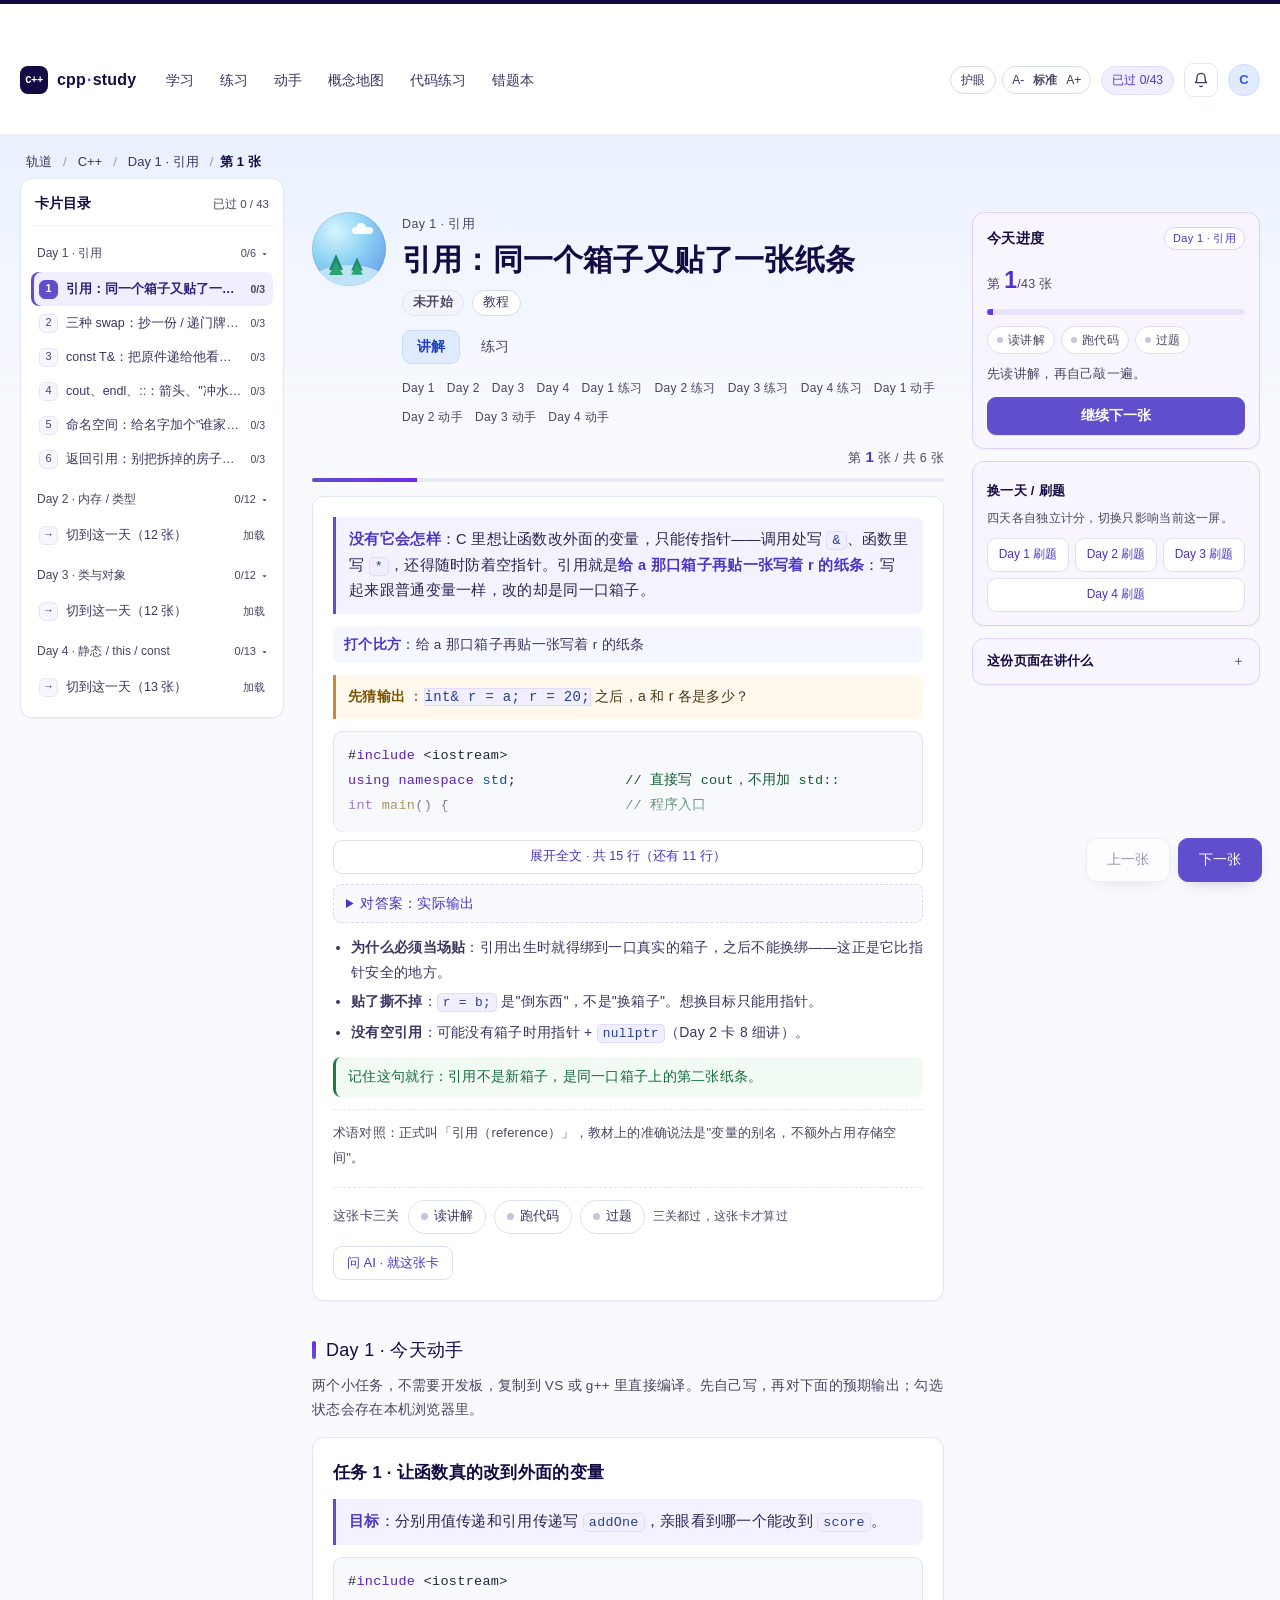
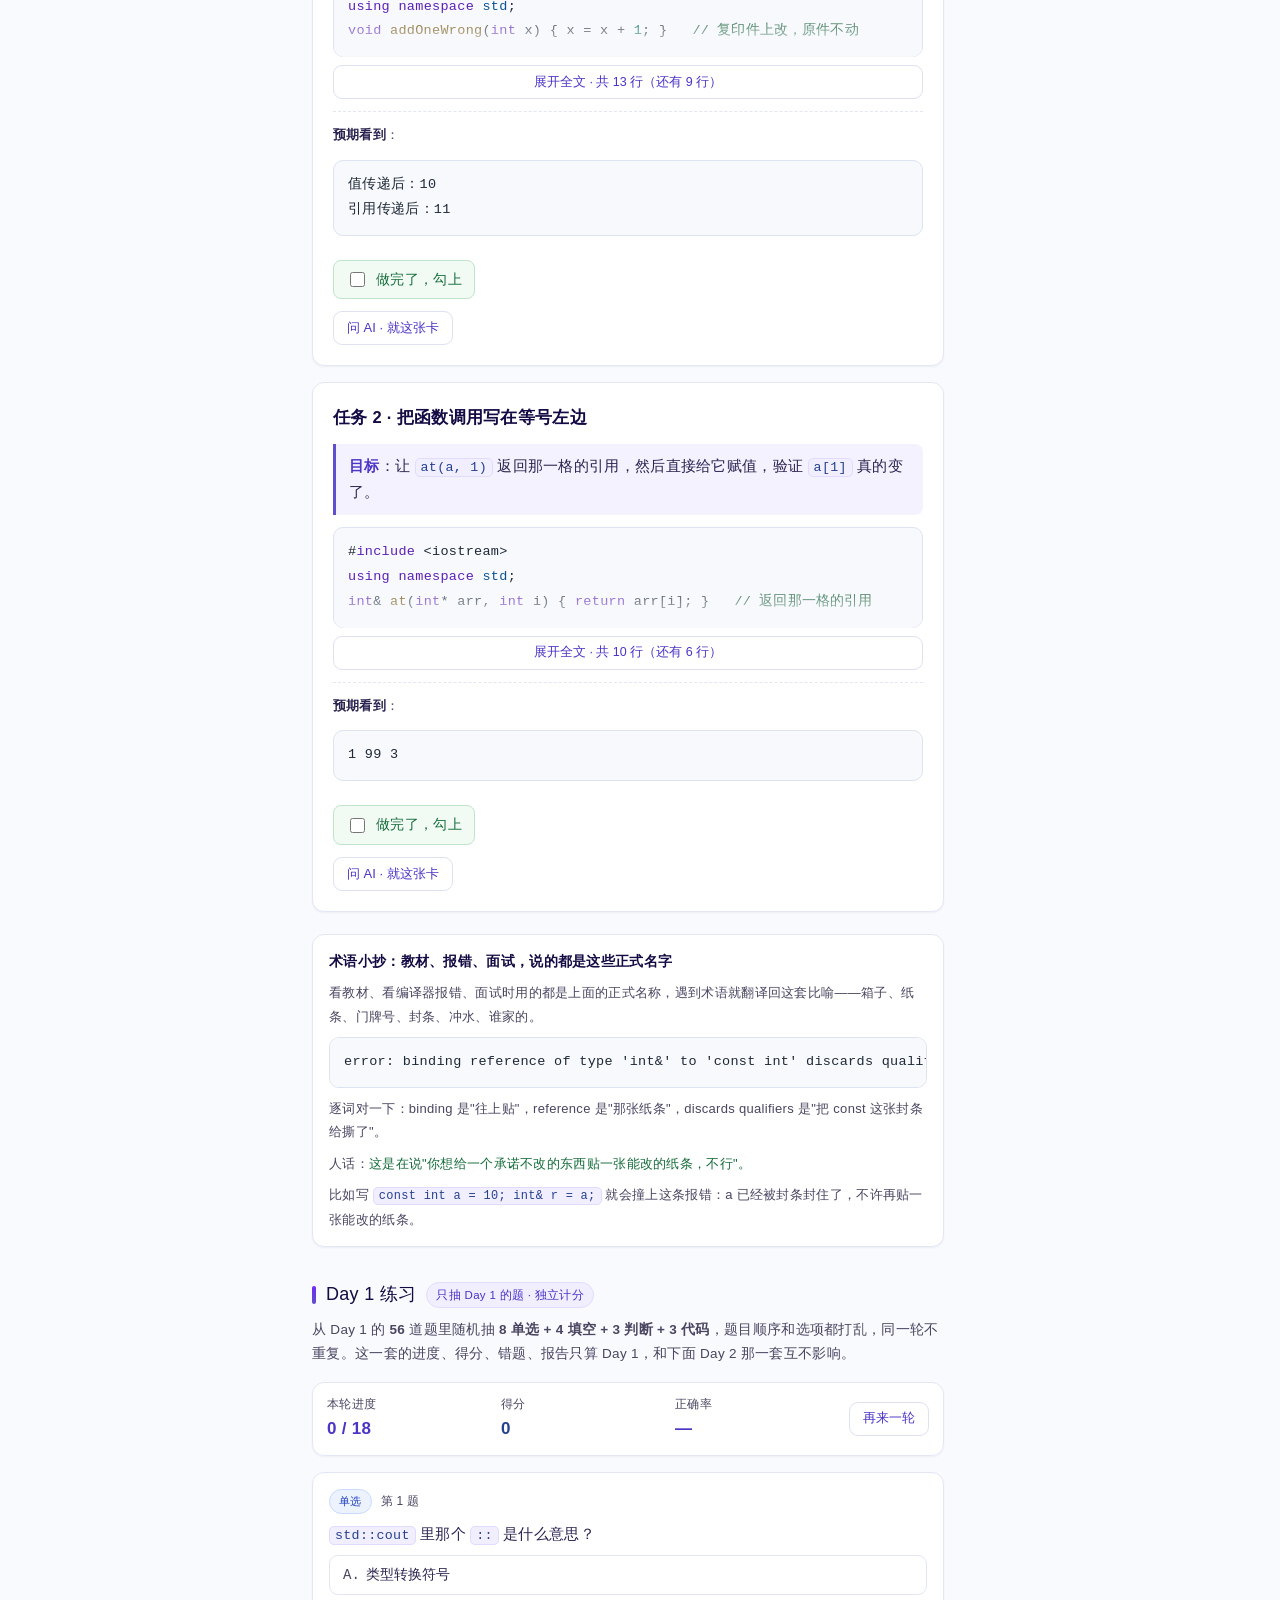
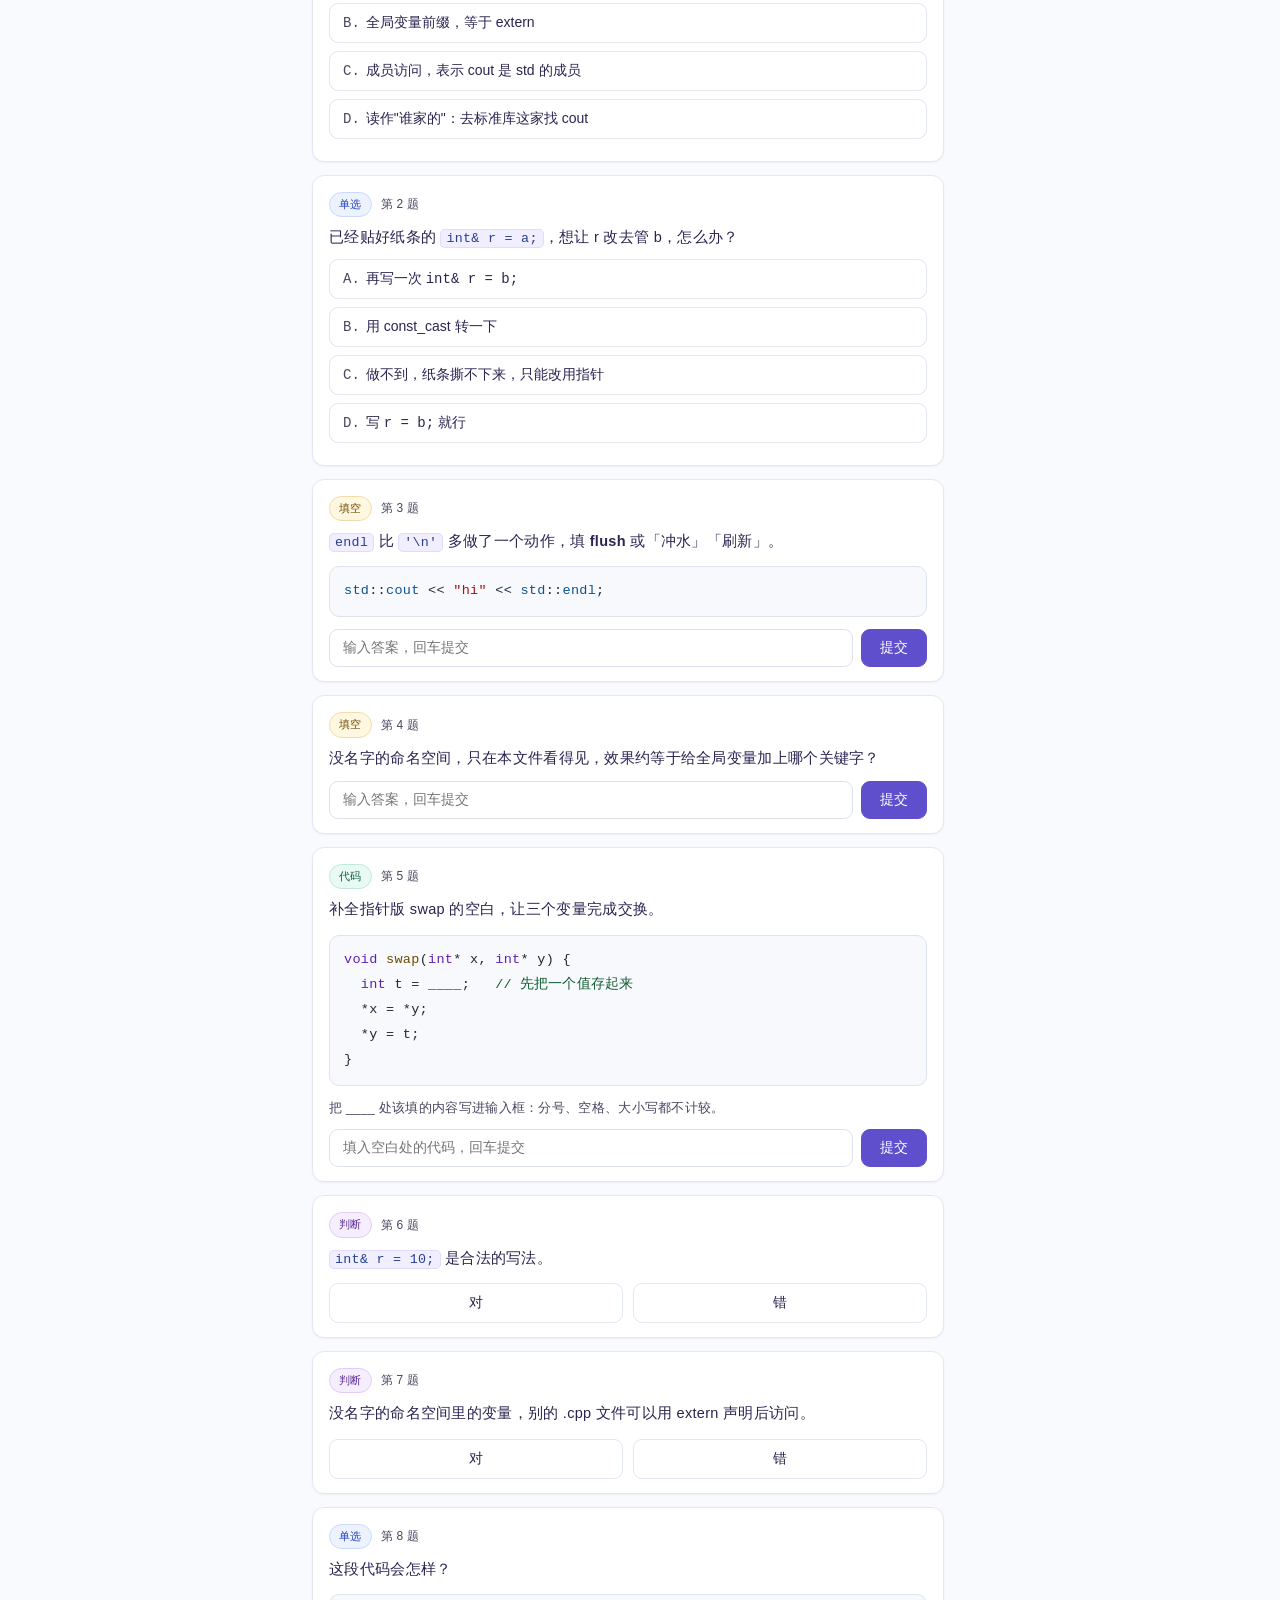
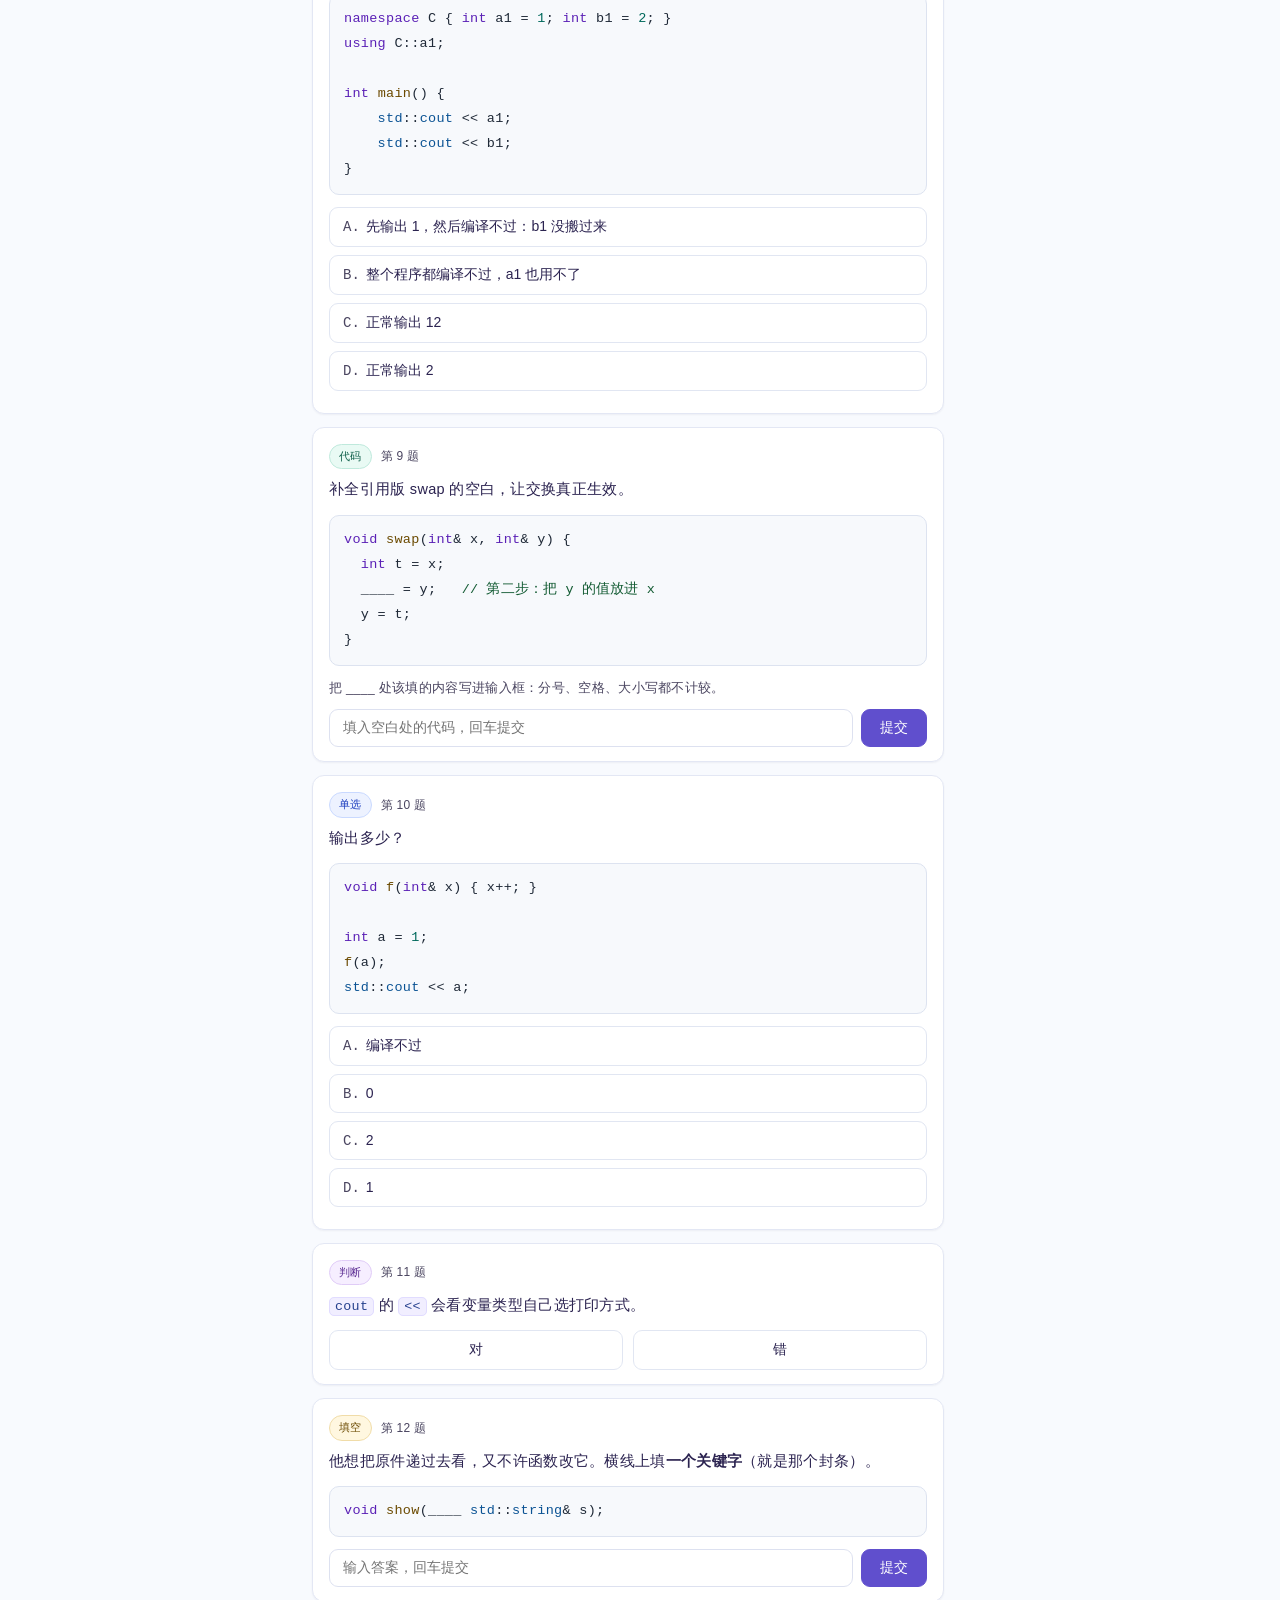
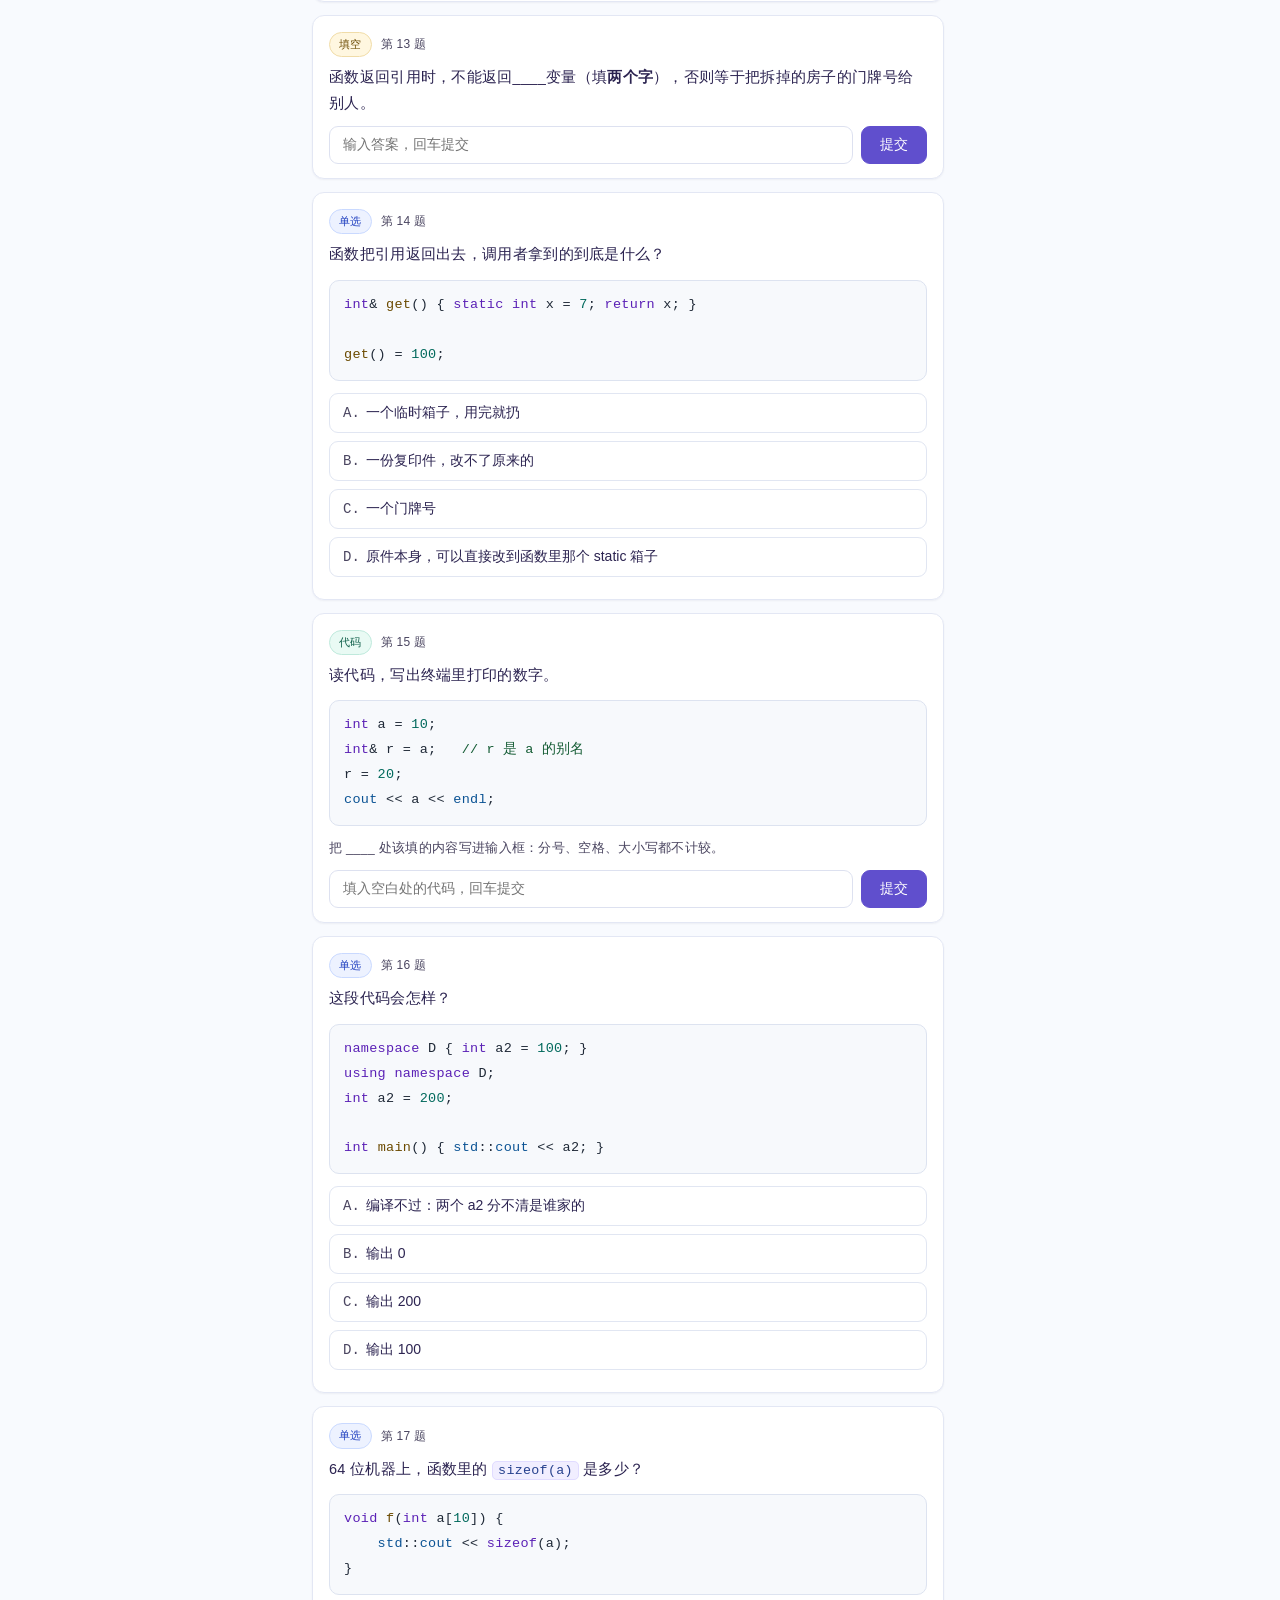
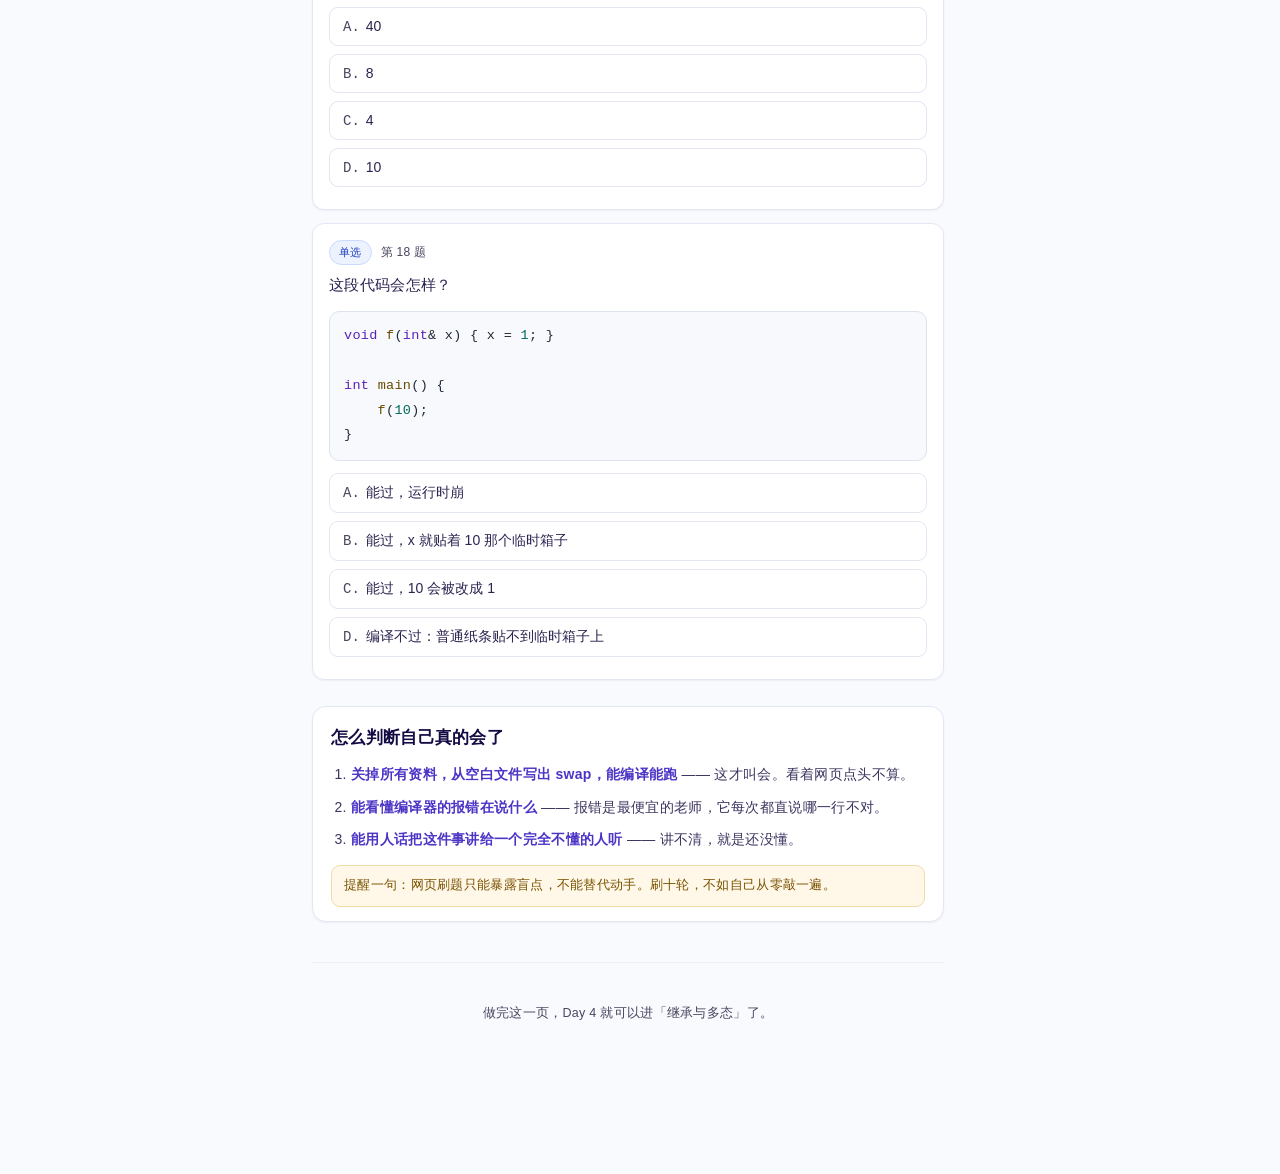
==== commit 8325d496: "新增护眼模式与字号三档：米黄底全站生效，代码块暖底 token 重测对比度，设置独立存 localStorage" ====
--- a/index.html
+++ b/index.html
@@ -8,6 +8,7 @@
 <title>C++ 四天重点 + 练习</title>
 <link rel="icon" href="data:image/svg+xml,%3Csvg xmlns='http://www.w3.org/2000/svg' viewBox='0 0 32 32'%3E%3Crect width='32' height='32' rx='7' fill='%23130B43'/%3E%3Ctext x='16' y='22' font-size='15' text-anchor='middle' fill='%23ffffff' font-family='monospace'%3EC%2B%2B%3C/text%3E%3C/svg%3E">
 <link rel="stylesheet" href="assets/style.css">
+<script src="assets/prefs.js"></script>
 </head>
 <body>
 <div id="bar"></div>
--- a/assets/style.css
+++ b/assets/style.css
@@ -99,8 +99,8 @@
   .concl b { color: #5eead4; font-weight: 600; }
 
   pre.code {
-    background: #0a0e13;
-    border: 1px solid #212934;
+    background: #F7F9FC;
+    border: 1px solid #DDE3F0;
     border-radius: 10px;
     padding: 12px 14px;
     overflow-x: auto;
@@ -111,21 +111,22 @@
   }
   pre.code code {
     font-family: ui-monospace, SFMono-Regular, "Cascadia Code", Consolas, "Courier New", monospace;
-    color: #dbe5f1;
+    color: #1F2937;
     white-space: pre;
     font-variant-ligatures: none;
     font-feature-settings: "liga" 0, "calt" 0;
   }
-  .k { color: #d9b4fb; }
-  .t { color: #9fdcfd; }
-  .s { color: #c3ef93; }
+  /* 浅色代码块 token：全部按 #F7F9FC 实测对比度（见下方浅色皮肤段） */
+  .k { color: #5B21B6; }
+  .t { color: #0B5394; }
+  .s { color: #A31515; }
   /* 注释：去掉 italic（中文没有真斜体，浏览器合成斜体会发虚），
-     绿色取自 VS / Keil 的注释色再提亮：#86cf7d，在 #0a0e13 上实测 10.35:1 */
-  .c { color: #86cf7d; font-style: normal; letter-spacing: .15px; }
+     墨绿 #145C34 在 #F7F9FC 上实测 7.63:1（门槛 7） */
+  .c { color: #145C34; font-style: normal; letter-spacing: .15px; }
   /* 函数名：名字后面紧跟 ( 才标这个类 */
-  .fn { color: #f2d06b; }
+  .fn { color: #6B4A00; }
   /* 数字 token 用 .num：.n 是卡片编号徽章（24×24），两者不能共用类名 */
-  .num { color: #ffc189; }
+  .num { color: #00695C; }
 
   ul.pts { margin: 10px 0 0; padding-left: 18px; font-size: 14px; color: #b9c4d1; }
   ul.pts li { margin: 5px 0; }
@@ -897,7 +898,7 @@
   content: "";
   position: absolute; left: 1px; right: 1px; bottom: 42px;
   height: 48px;
-  background: linear-gradient(180deg, rgba(10,14,19,0), rgba(10,14,19,.96));
+  background: linear-gradient(180deg, rgba(247,249,252,0), rgba(247,249,252,.96));
   pointer-events: none;
   border-radius: 0 0 10px 10px;
 }
@@ -1123,7 +1124,8 @@
    顶条 / 主文字 #130B43　主按钮 #604FCD　亮紫 #7029F5
    导航 #FFFFFF　页面底色 #F8FAFE　顶部渐变 #E2ECFF
    胶囊与 tab 底色 #E1EBFF　侧栏卡 #F8F5FF
-   代码块维持深色 #0a0e13（注释对比度 8.41:1 不变）
+   代码块改为浅灰底 #F7F9FC + 深色正文（与浅色页面一套色），
+   注释墨绿 #145C34 实测 7.63:1，正文 #1F2937 实测 13.92:1
    ============================================================ */
 :root {
   --ink: #130B43;          /* 主文字，白底 17.4:1 */
@@ -1519,22 +1521,23 @@
 .terms code {
   color: #26418E; background: var(--lav-2); border: 1px solid #E1DCFF;
 }
-/* 上面的行内 code 规则不能污染深色代码块：这里还原 */
+/* 上面的行内 code 规则不能污染代码块：这里还原 */
 pre.code, pre.code code {
-  background: #0a0e13;
+  background: #F7F9FC;
   border: 0;
-  color: #dbe5f1;
+  color: #1F2937;
 }
 pre.code {
-  border: 1px solid #1b2330;
+  border: 1px solid #DDE3F0;
   border-radius: 10px;
 }
-pre.code .k { color: #d9b4fb; }
-pre.code .t { color: #9fdcfd; }
-pre.code .s { color: #c3ef93; }
-pre.code .c { color: #86cf7d; }
-pre.code .fn { color: #f2d06b; }
-pre.code .num { color: #ffc189; }
+/* token 全部按 #F7F9FC 实测：k 8.52 / t 7.43 / s 7.44 / c 7.63 / fn 7.64 / num 6.27，正文 13.92 */
+pre.code .k { color: #5B21B6; }
+pre.code .t { color: #0B5394; }
+pre.code .s { color: #A31515; }
+pre.code .c { color: #145C34; }
+pre.code .fn { color: #6B4A00; }
+pre.code .num { color: #00695C; }
 
 /* 每行 = 代码段 + 注释段：宽屏并排（保留原来的行尾注释对齐），窄屏注释换行缩进 */
 pre.code code { display: block; }
@@ -1594,10 +1597,10 @@
   color: #5A4212;
 }
 
-/* ---------- 代码块：保持深色，注释 8.41:1 不变 ---------- */
+/* ---------- 代码块：浅灰底 + 深色正文，注释墨绿 7.63:1 ---------- */
 pre.code {
-  background: #0a0e13;
-  border: 1px solid #1b2330;
+  background: #F7F9FC;
+  border: 1px solid #DDE3F0;
   border-radius: 10px;
 }
 .codewrap.short pre.code { border-bottom-left-radius: 10px; border-bottom-right-radius: 10px; }
@@ -1992,6 +1995,13 @@
 }
 
 
+/* 平板及以下（<=900px）：入口+开关放不下时，导航条内横向滚动，页面不横溢 */
+@media (max-width: 900px) {
+  .tn-links { min-width: 0; overflow-x: auto; scrollbar-width: none; -webkit-overflow-scrolling: touch; }
+  .tn-links::-webkit-scrollbar { display: none; }
+  .tn-links a { white-space: nowrap; }
+}
+
 /* 手机窄屏（<=600px）：顶栏链接改为条内横向滚动，入口变多也不会撑破页面（390/320 都不溢出） */
 @media (max-width: 600px) {
   .tn-inner { padding: 0 12px; gap: 8px; }
@@ -2000,3 +2010,152 @@
   .tn-links a { padding: 6px 9px; font-size: 13px; white-space: nowrap; }
   .tn-right { gap: 6px; }
 }
+
+/* ============================================================
+   护眼模式 + 字号三档（开关控件由 assets/prefs.js 注入到 .tn-right）
+   护眼取色：页面 #FBF4E2 / 卡片 #FFFCF3 / 代码块 #F5EDDC
+   代码块 token 在 #F5EDDC 实测：正文 12.87 / 注释 8.41 / 关键字 7.71 /
+   类型 6.73 / 字符串 6.74 / 函数名 6.92 / 数字 5.68
+   ============================================================ */
+.uiprefs { display: flex; align-items: center; gap: 6px; flex: none; }
+.ui-btn {
+  font-family: inherit; font-size: 12px; line-height: 1;
+  padding: 7px 10px; border-radius: 999px; cursor: pointer;
+  border: 1px solid #D8DCEA; background: #fff; color: var(--ink-2);
+  transition: background .15s, border-color .15s, color .15s;
+}
+.ui-btn:hover:not(:disabled) { border-color: #B9C3E0; background: #F7F9FE; }
+.ui-btn:disabled { opacity: .42; cursor: default; }
+.ui-eye.on { background: #F3E3BC; border-color: #D8BC7C; color: #5C430F; font-weight: 600; }
+.ui-fs {
+  display: inline-flex; align-items: center; gap: 1px;
+  border: 1px solid #D8DCEA; border-radius: 999px; background: #fff; padding: 2px;
+}
+.ui-fs .ui-btn { border: 0; background: none; padding: 5px 7px; }
+.ui-fs .ui-btn:hover:not(:disabled) { background: #F1F4FC; }
+.ui-fs b {
+  font-size: 11.5px; font-weight: 600; color: var(--muted);
+  min-width: 26px; text-align: center; font-variant-numeric: tabular-nums;
+}
+
+/* ---------- 护眼：整体米黄，白面换成暖白 ---------- */
+html[data-eye="1"] {
+  --page: #FBF4E2;
+  --surface: #FFFCF3;
+  --line: #E8DCC2;
+  --line-2: #F1E7D2;
+  --ink: #2B2415;
+  --ink-2: #4C4128;
+  --muted: #5C5138;
+  --lav: #F4E8CB;
+  --lav-2: #F8F0DC;
+  --blue: #2743B8;
+  --shadow-sm: 0 1px 2px rgba(90, 70, 30, .07);
+}
+html[data-eye="1"] body,
+html[data-eye="1"] body.lab-page,
+html[data-eye="1"] body.wrong-page,
+html[data-eye="1"] body.map-page { background: var(--page); color: var(--ink); }
+html[data-eye="1"] body::before {
+  background: linear-gradient(180deg, #F7EBD2 0%, #FAF2E0 46%, rgba(251, 244, 226, 0) 100%);
+}
+html[data-eye="1"] .topnav { background: #FFFCF3; border-bottom-color: #EADFC7; }
+html[data-eye="1"] .uiprefs .ui-btn,
+html[data-eye="1"] .ui-fs { background: var(--surface); border-color: #E3D7BF; color: #4C4128; }
+html[data-eye="1"] .ui-btn:hover:not(:disabled) { background: #FBF2DF; }
+html[data-eye="1"] .ui-eye.on { background: #F2E2BC; border-color: #D8BC7C; color: #5C430F; }
+
+html[data-eye="1"] .toc,
+html[data-eye="1"] .card,
+html[data-eye="1"] .q,
+html[data-eye="1"] .opt,
+html[data-eye="1"] .terms,
+html[data-eye="1"] .gloss,
+html[data-eye="1"] .expand,
+html[data-eye="1"] .pill,
+html[data-eye="1"] .rail-badge,
+html[data-eye="1"] .rlv,
+html[data-eye="1"] .drawer,
+html[data-eye="1"] .toc-row:hover,
+html[data-eye="1"] .tab:hover { background: var(--surface); }
+html[data-eye="1"] .card { border-color: #EADFC7; }
+html[data-eye="1"] .rail-card { background: #FBF2DE; border-color: #E9DCC0; }
+html[data-eye="1"] .sum-card { background: linear-gradient(180deg, #FBF3DF, #FFFCF3); border-color: #E4D3AC; }
+html[data-eye="1"] .concl { background: #FAF0D4; border-left-color: #B98A2E; color: #463A17; }
+html[data-eye="1"] .analogy { background: #FAF1DC; }
+html[data-eye="1"] .opt:hover:not(:disabled) { background: #FAF2DF; border-color: #D9CBAE; }
+html[data-eye="1"] .opt.correct { background: #EDF6E8; border-color: #8FBF93; color: #14532D; }
+html[data-eye="1"] .opt.wrong { background: #FBEDE6; border-color: #D9A79E; color: #8A1F17; }
+html[data-eye="1"] .fb.ok { background: #EDF6E8; border-color: #8FBF93; }
+html[data-eye="1"] .fb.no { background: #FBEDE6; border-color: #D9A79E; }
+html[data-eye="1"] .fill-row input,
+html[data-eye="1"] .aiq,
+html[data-eye="1"] .export textarea { background: #FFFDF6; border-color: #E3D7BF; color: var(--ink); }
+html[data-eye="1"] .fill-row input.correct { border-color: #4FA477; color: #14532D; }
+html[data-eye="1"] .fill-row input.wrong { border-color: #D98D8D; color: #8A1F17; }
+html[data-eye="1"] .sum-tip { background: #FBF3E3; border-color: #EADFC7; }
+
+/* 代码块：暖底 + 重新配过的 token（全部在 #F5EDDC 上实测） */
+html[data-eye="1"] pre.code,
+html[data-eye="1"] pre.code code { background: #F5EDDC; color: #2B2620; }
+html[data-eye="1"] pre.code { border: 1px solid #E3D7BF; }
+html[data-eye="1"] pre.code .k { color: #5B21B6; }
+html[data-eye="1"] pre.code .t { color: #0B5394; }
+html[data-eye="1"] pre.code .s { color: #A31515; }
+html[data-eye="1"] pre.code .c { color: #0F4E2B; }
+html[data-eye="1"] pre.code .fn { color: #6B4A00; }
+html[data-eye="1"] pre.code .num { color: #00695C; }
+html[data-eye="1"] .codewrap.short::after {
+  background: linear-gradient(180deg, rgba(245, 237, 220, 0), rgba(245, 237, 220, .96));
+}
+
+/* 代码练习页 */
+html[data-eye="1"] .svc,
+html[data-eye="1"] .labnav,
+html[data-eye="1"] .panel,
+html[data-eye="1"] .editorwrap,
+html[data-eye="1"] textarea.codeedit,
+html[data-eye="1"] .locase,
+html[data-eye="1"] .locase pre,
+html[data-eye="1"] details.answer,
+html[data-eye="1"] details.answer pre { background: var(--surface); border-color: #E8DCC2; color: var(--ink); }
+html[data-eye="1"] details.answer pre { background: #F5EDDC; color: #2B2620; border-color: #E3D7BF; }
+html[data-eye="1"] .editorbar,
+html[data-eye="1"] .pio,
+html[data-eye="1"] .cases th { background: #FBF2DE; border-color: #E8DCC2; }
+html[data-eye="1"] .labcards { background: #FDF6E6; border-color: #E8DCC2; }
+html[data-eye="1"] .labnav button:hover { background: #FAF2DF; }
+html[data-eye="1"] .labnav button.on { background: var(--lav); border-color: #E4D3AC; color: var(--purple-ink); }
+html[data-eye="1"] .svchint code { background: #F7EEDC; border-color: #E8DCC2; }
+html[data-eye="1"] .locase.pass { background: #F2F8EA; border-color: #BFD8AE; }
+html[data-eye="1"] .locase.fail { background: #FCF0E9; border-color: #DFB6A8; }
+
+/* 错题本 */
+html[data-eye="1"] .wbday,
+html[data-eye="1"] .wbitem,
+html[data-eye="1"] .wchip,
+html[data-eye="1"] .wbdone,
+html[data-eye="1"] .wbempty { background: var(--surface); border-color: #E8DCC2; }
+html[data-eye="1"] .wbdayhead { background: #FBF2DE; border-bottom-color: #EADFC7; }
+
+/* 概念地图：节点保留按天配色，白色容器转暖 */
+html[data-eye="1"] .lg,
+html[data-eye="1"] .mapstage .band,
+html[data-eye="1"] .node,
+html[data-eye="1"] .mrow { background: var(--surface); border-color: #E8DCC2; }
+
+/* ---------- 字号三档：只缩放内容区，顶栏保持原大小 ---------- */
+html[data-fs="sm"] .wrap,
+html[data-fs="sm"] .mapwrap,
+html[data-fs="sm"] .labwrap,
+html[data-fs="sm"] .wbwrap { zoom: .93; }
+html[data-fs="lg"] .wrap,
+html[data-fs="lg"] .mapwrap,
+html[data-fs="lg"] .labwrap,
+html[data-fs="lg"] .wbwrap { zoom: 1.1; }
+
+@media (max-width: 600px) {
+  .ui-btn { font-size: 11.5px; padding: 6px 8px; }
+  .ui-fs b { min-width: 22px; font-size: 11px; }
+  .uiprefs { gap: 4px; }
+}
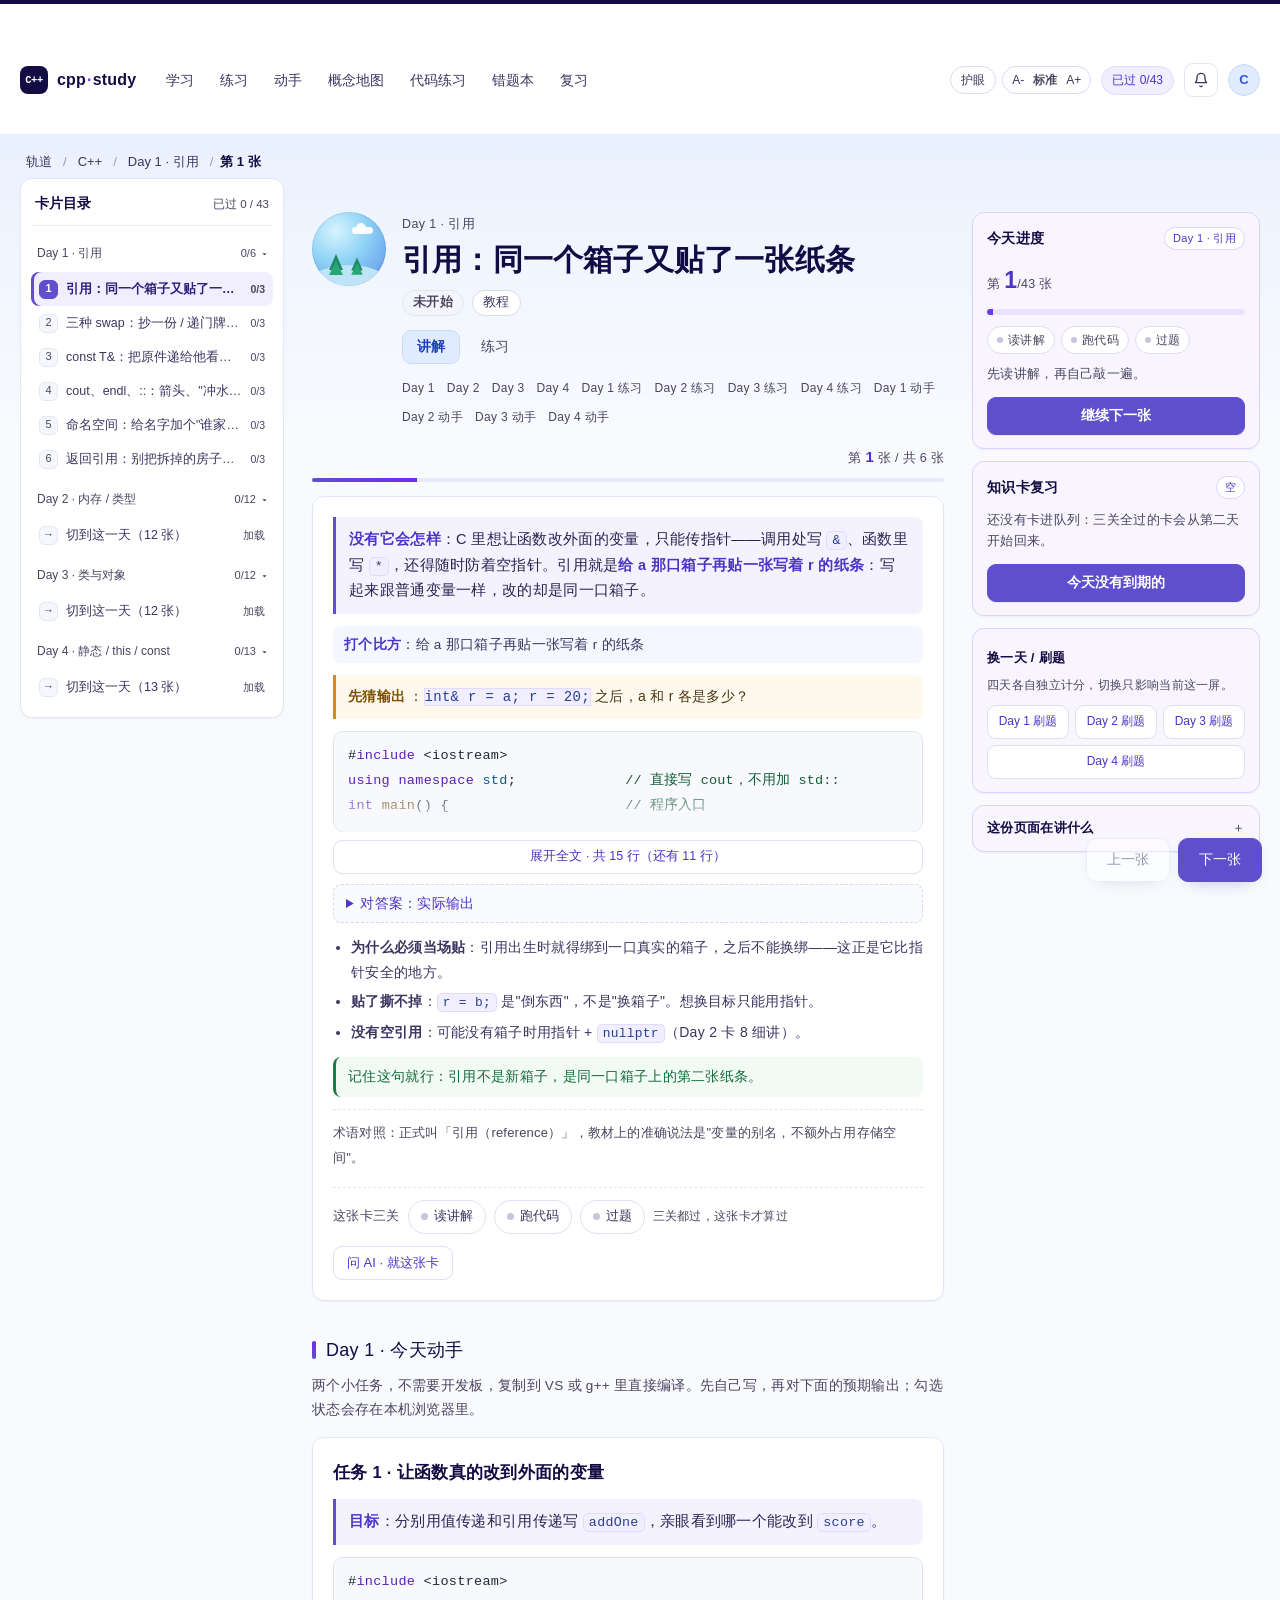
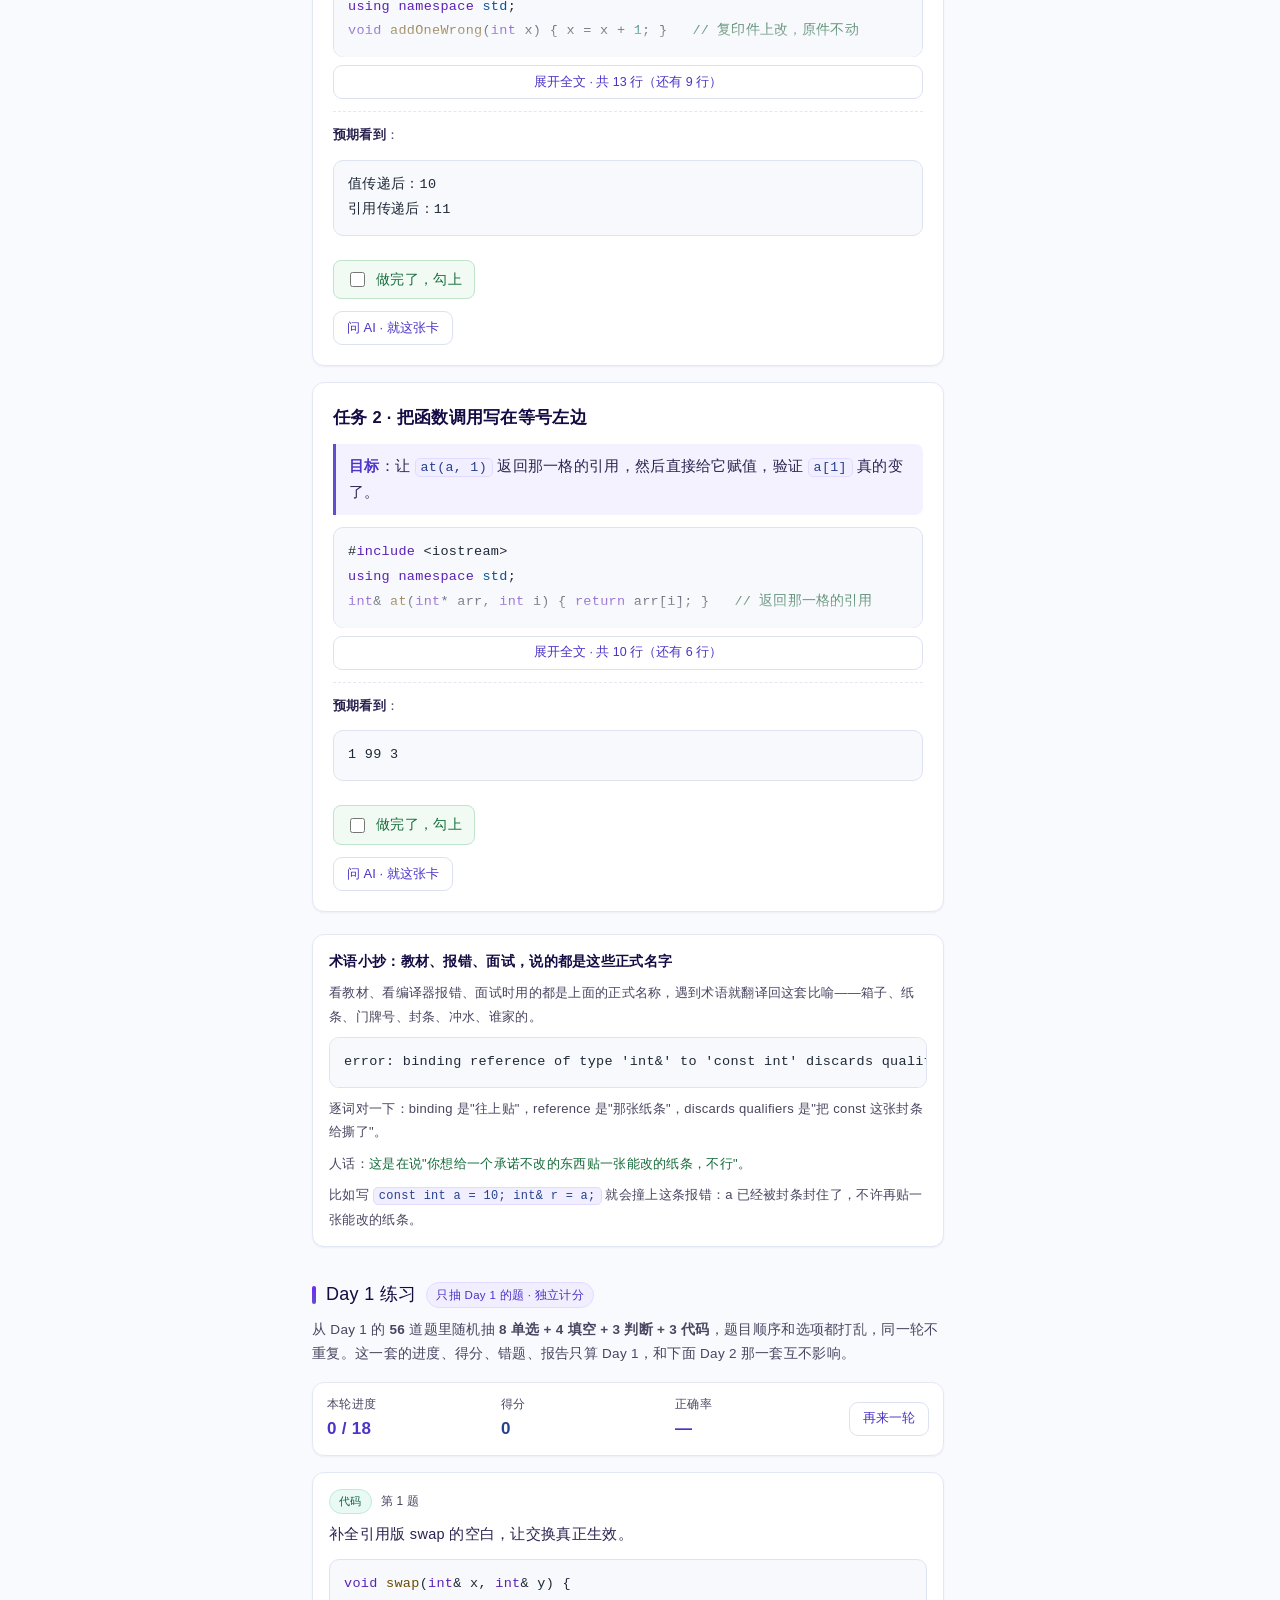
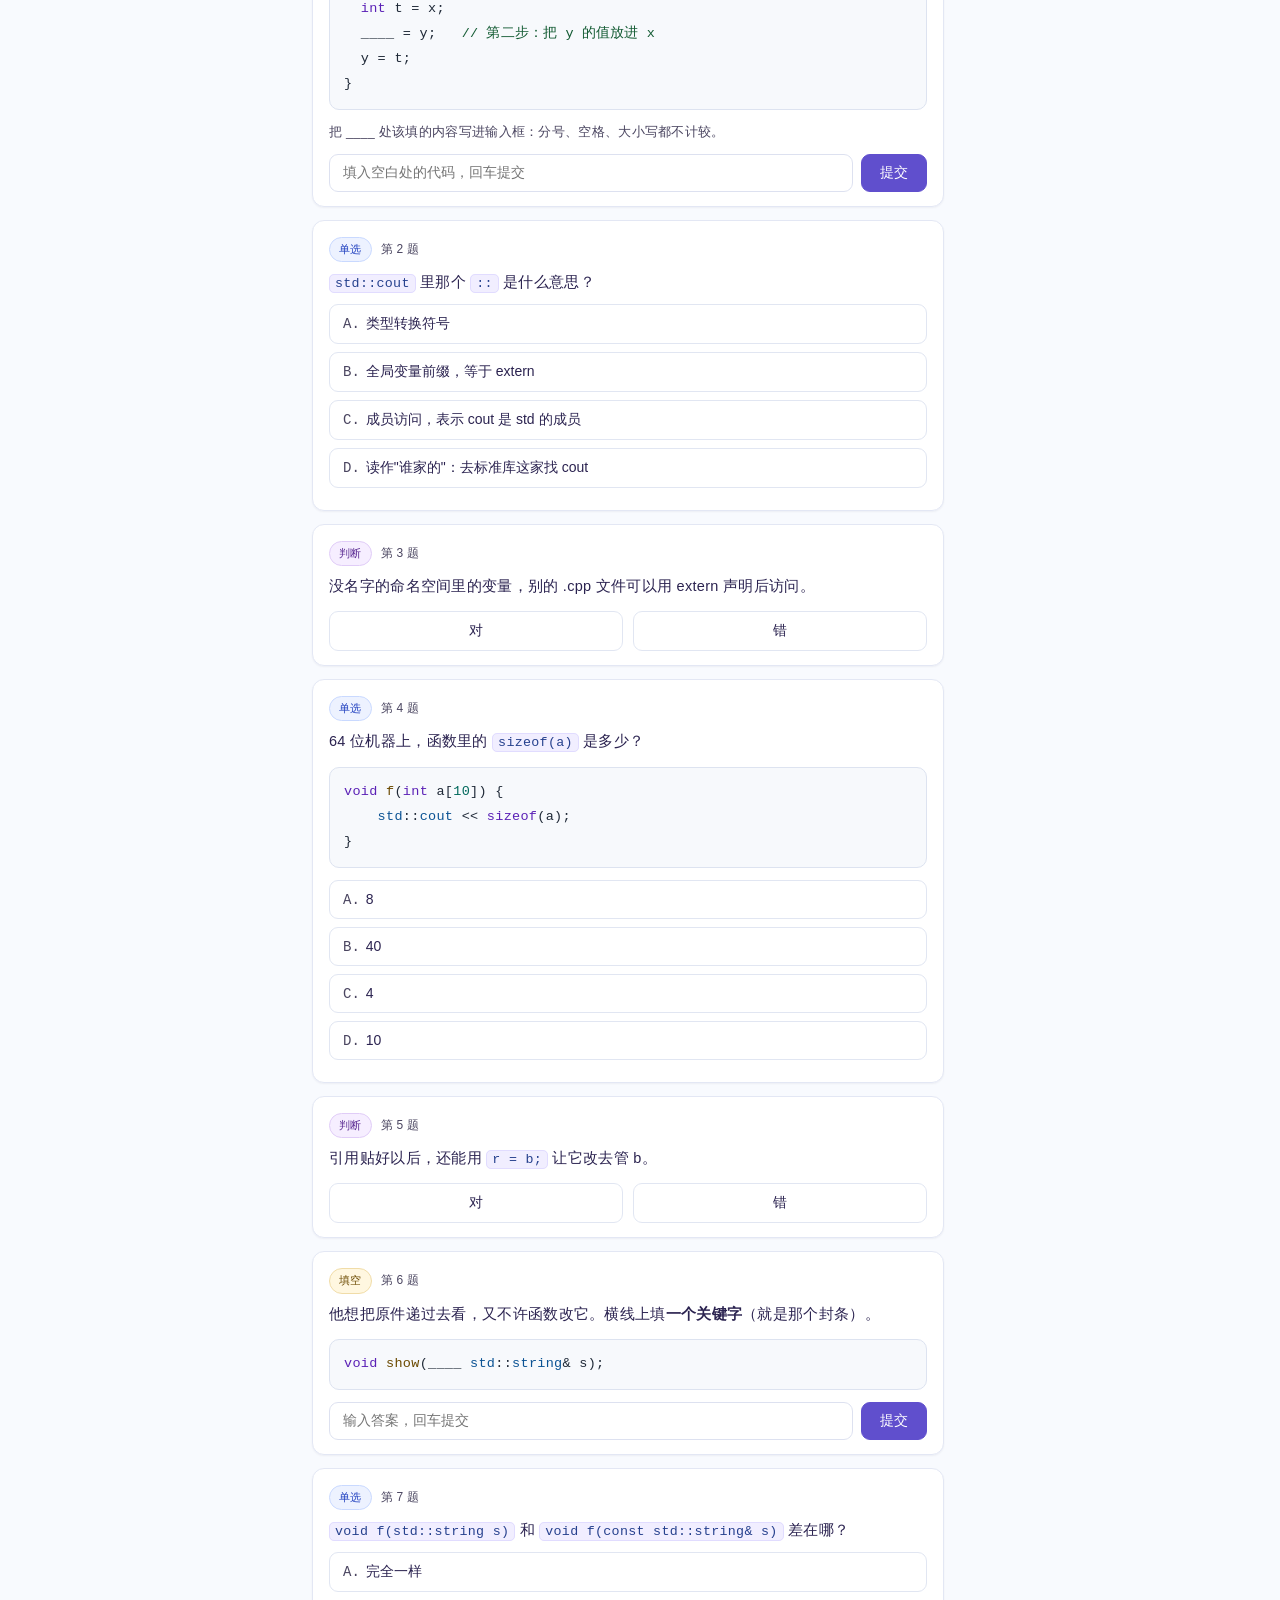
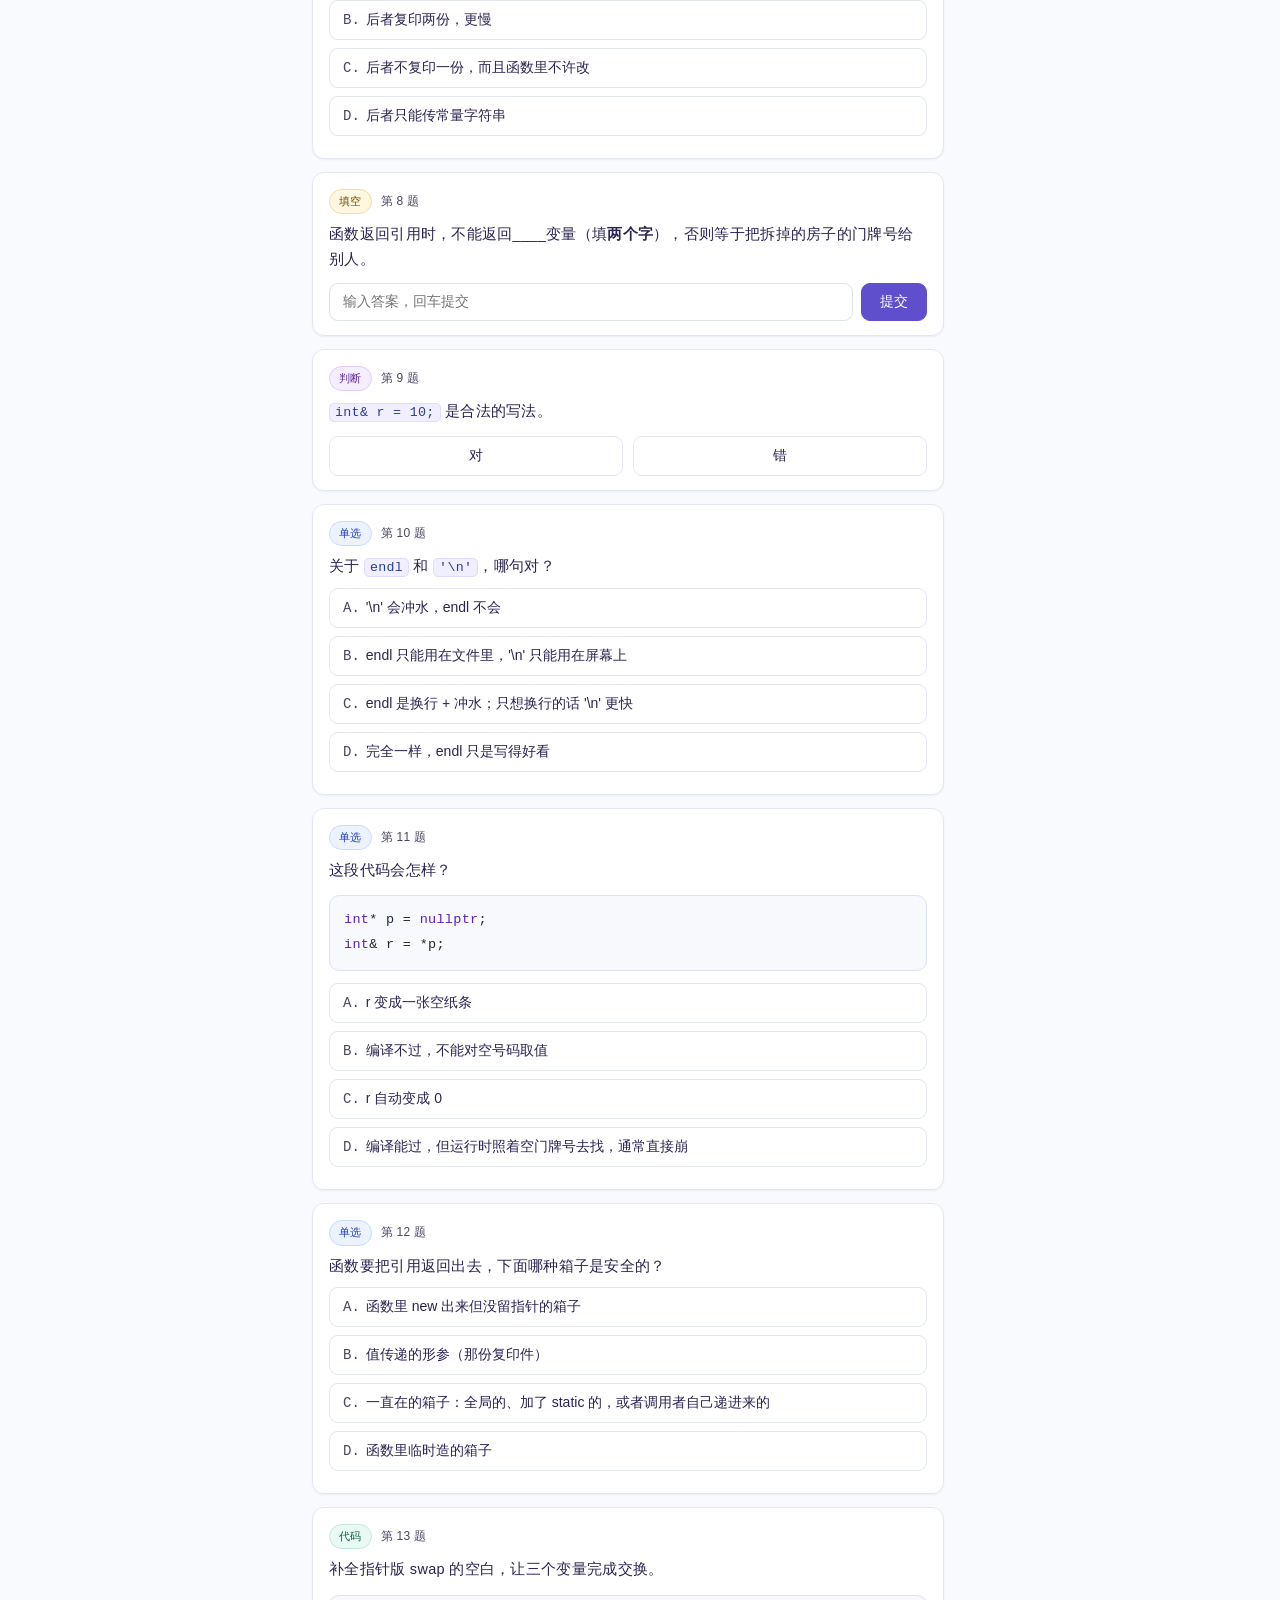
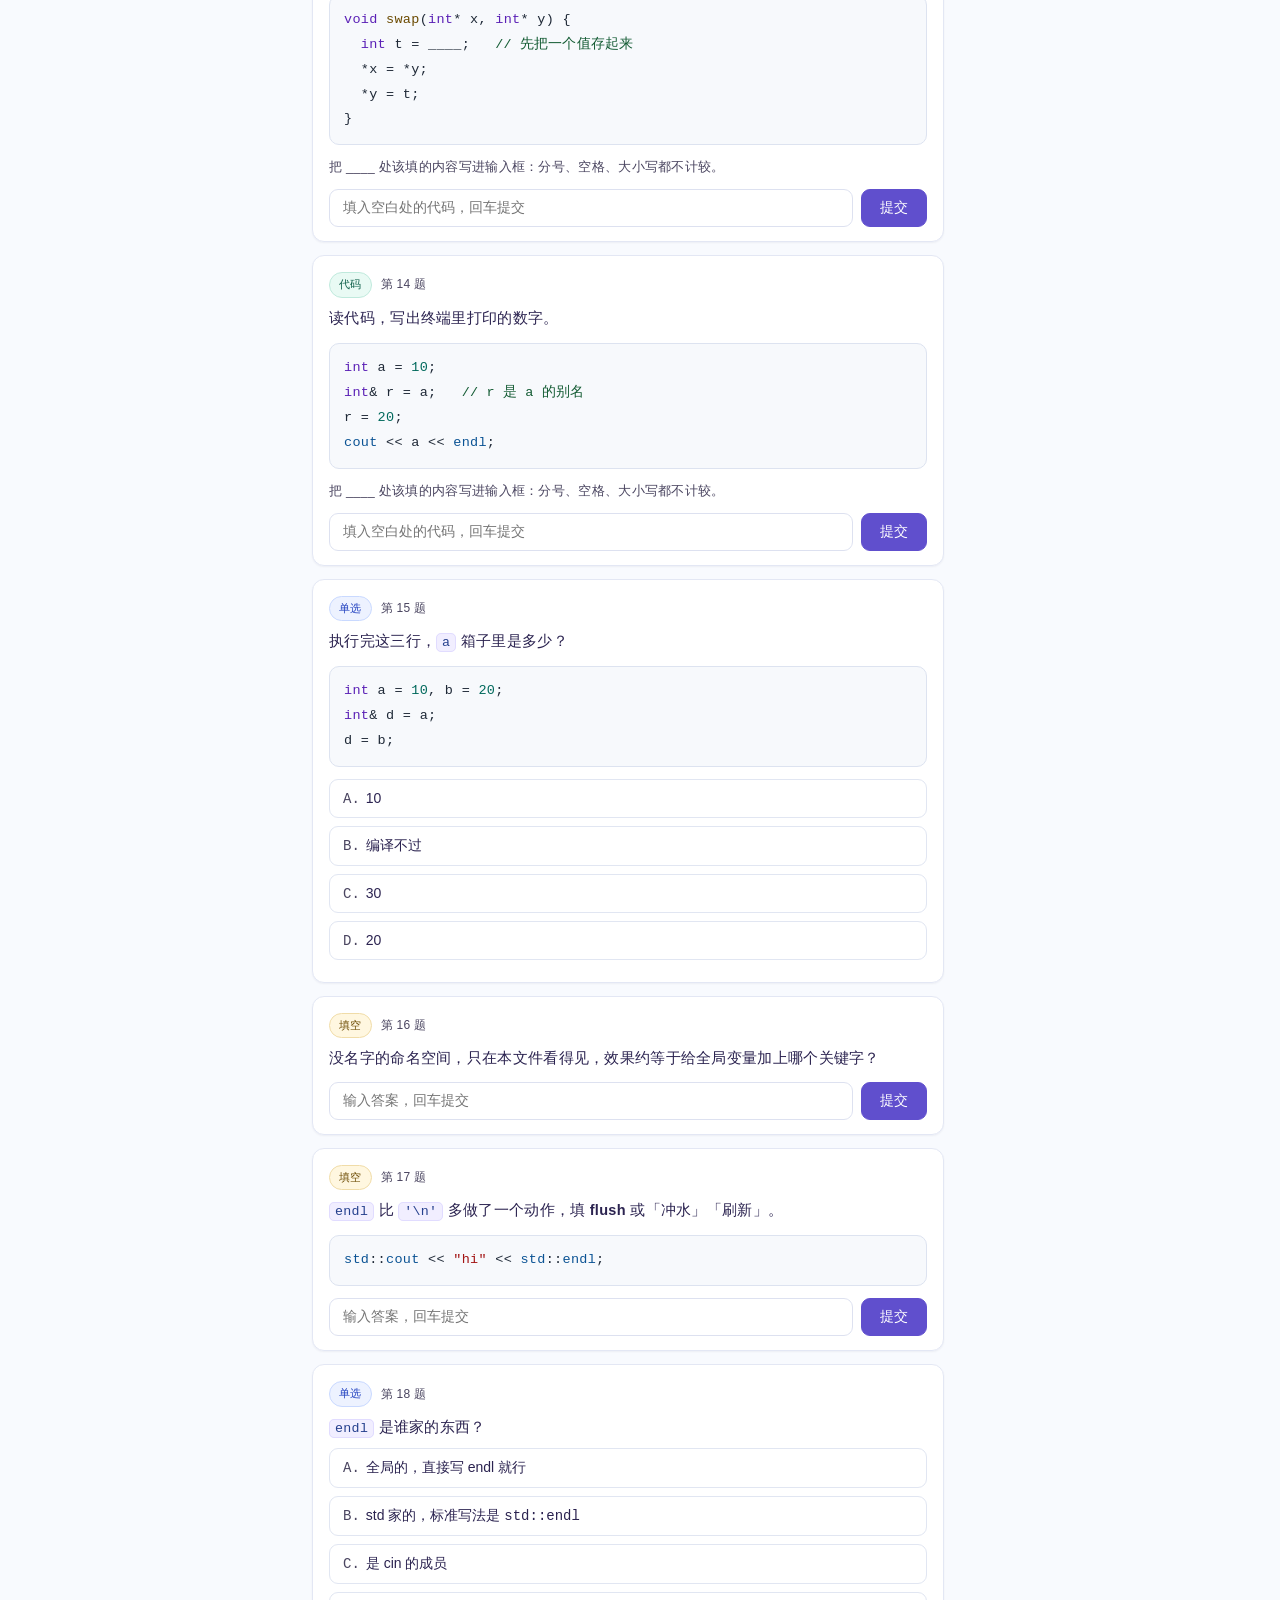
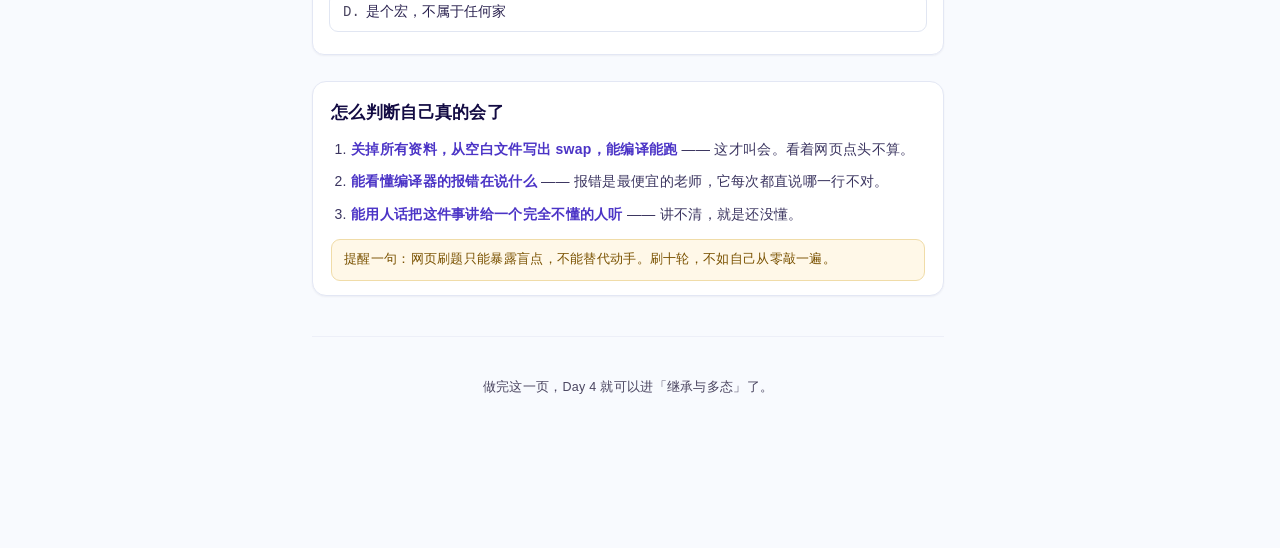
==== commit 93c327db: "新增知识卡复习队列：三关后按 1/2/4/7/15/30 天回到队列，入口显示到期数/下次日期" ====
--- a/index.html
+++ b/index.html
@@ -26,6 +26,7 @@
       <a href="map.html">概念地图</a>
       <a href="lab.html">代码练习</a>
       <a href="wrong.html">错题本</a>
+      <a href="#review" id="navReview">复习<i class="rvbadge hide" id="rvNavBadge"></i></a>
     </nav>
     <div class="tn-right">
       <span class="tn-prog" id="tnProg">已过 0/43</span>
@@ -106,6 +107,14 @@
             </div>
             <p class="rail-tip" id="railTip">先读讲解，再自己敲一遍。</p>
             <button class="rail-btn" id="railNext" type="button">继续下一张</button>
+          </div>
+          <div class="rail-card" id="rvCard">
+            <div class="rail-head">
+              <b>知识卡复习</b>
+              <span class="rail-badge" id="rvDue">空</span>
+            </div>
+            <p class="rail-tip" id="rvNext">三关全过的卡会从第二天开始回来。</p>
+            <button class="rail-btn" id="rvStart" type="button">今天没有到期的</button>
           </div>
           <div class="rail-card rail-mini">
             <b>换一天 / 刷题</b>
@@ -285,5 +294,6 @@
 <script src="assets/wrong-book.js"></script>
 <script src="assets/app.js"></script>
 <script src="assets/ui.js"></script>
+<script src="assets/review.js"></script>
 </body>
 </html>
--- a/assets/style.css
+++ b/assets/style.css
@@ -2148,14 +2148,61 @@
 html[data-fs="sm"] .wrap,
 html[data-fs="sm"] .mapwrap,
 html[data-fs="sm"] .labwrap,
-html[data-fs="sm"] .wbwrap { zoom: .93; }
+html[data-fs="sm"] .wbwrap,
+html[data-fs="sm"] .rvpanel { zoom: .93; }
 html[data-fs="lg"] .wrap,
 html[data-fs="lg"] .mapwrap,
 html[data-fs="lg"] .labwrap,
-html[data-fs="lg"] .wbwrap { zoom: 1.1; }
+html[data-fs="lg"] .wbwrap,
+html[data-fs="lg"] .rvpanel { zoom: 1.1; }
 
 @media (max-width: 600px) {
   .ui-btn { font-size: 11.5px; padding: 6px 8px; }
   .ui-fs b { min-width: 22px; font-size: 11px; }
   .uiprefs { gap: 4px; }
 }
+
+/* ============================================================
+   知识卡复习队列（入口徽标 + 全屏复习面板，复用 .card 渲染）
+   到期判定：本机日历日 00:00，due <= 今天 即到期；间隔 1/2/4/7/15/30 天
+   ============================================================ */
+.rvbadge {
+  display: inline-block; min-width: 17px; height: 17px; line-height: 17px;
+  margin-left: 5px; padding: 0 5px; border-radius: 999px;
+  background: #EFEAFF; border: 1px solid #DCD2FF; color: var(--purple-ink);
+  font-size: 10.5px; font-weight: 700; font-style: normal; text-align: center;
+  vertical-align: 1px;
+}
+.rvbadge.hide { display: none; }
+
+.rvpanel {
+  position: fixed; inset: 0; z-index: 120;
+  background: var(--page); overflow-y: auto; -webkit-overflow-scrolling: touch;
+}
+.rvwrap { max-width: 980px; margin: 0 auto; padding: 26px 20px 90px; }
+.rvtop { display: flex; align-items: center; gap: 12px; flex-wrap: wrap; }
+.rvtop h1 { margin: 0; font-size: 24px; letter-spacing: -.2px; color: var(--ink); }
+#rvCount { font-size: 13px; color: var(--muted); font-variant-numeric: tabular-nums; }
+.rvtop #rvClose { margin-left: auto; }
+.rvsub { margin: 8px 0 18px; font-size: 13px; color: var(--muted); line-height: 1.8; }
+.rvitem { margin-bottom: 24px; }
+.rvhead { display: flex; align-items: center; gap: 10px; font-size: 12.5px; color: var(--muted); margin-bottom: 8px; }
+.rvstep {
+  background: var(--lav); border: 1px solid #DCD2FF; color: var(--purple-ink);
+  border-radius: 999px; padding: 1px 9px; font-weight: 600;
+}
+.rvitem .card { margin: 0; }
+.rvfoot { display: flex; justify-content: flex-end; margin-top: 10px; }
+.rvfoot .btn-main { padding: 9px 18px; font-size: 13.5px; }
+.rvdone {
+  background: var(--surface); border: 1px solid var(--line); border-radius: 12px;
+  padding: 26px 20px; text-align: center; box-shadow: var(--shadow-sm);
+}
+.rvdone h3 { margin: 0 0 8px; font-size: 17px; color: var(--ink); }
+.rvdone p { margin: 0; font-size: 13.5px; color: var(--ink-2); }
+
+@media (max-width: 600px) {
+  .rvwrap { padding: 18px 14px 80px; }
+  .rvtop h1 { font-size: 20px; }
+  .rvfoot .btn-main { width: 100%; }
+}
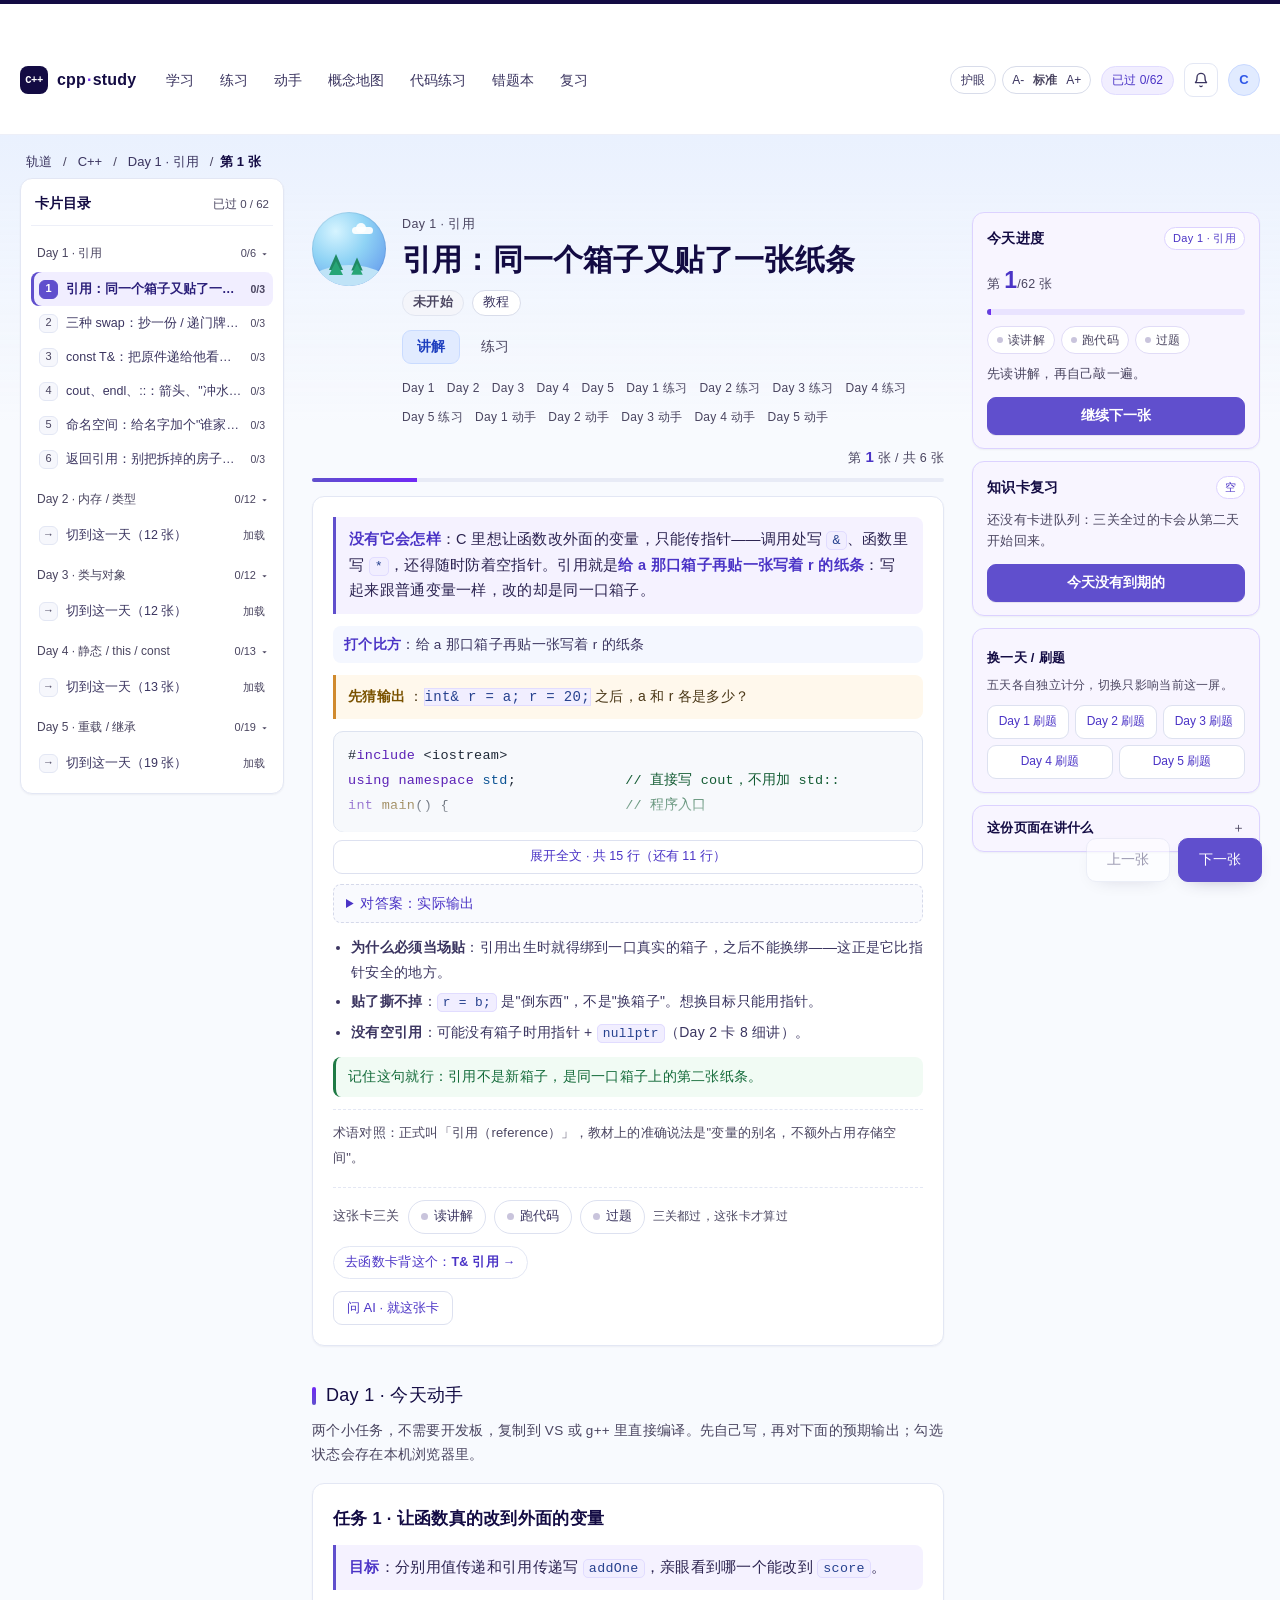
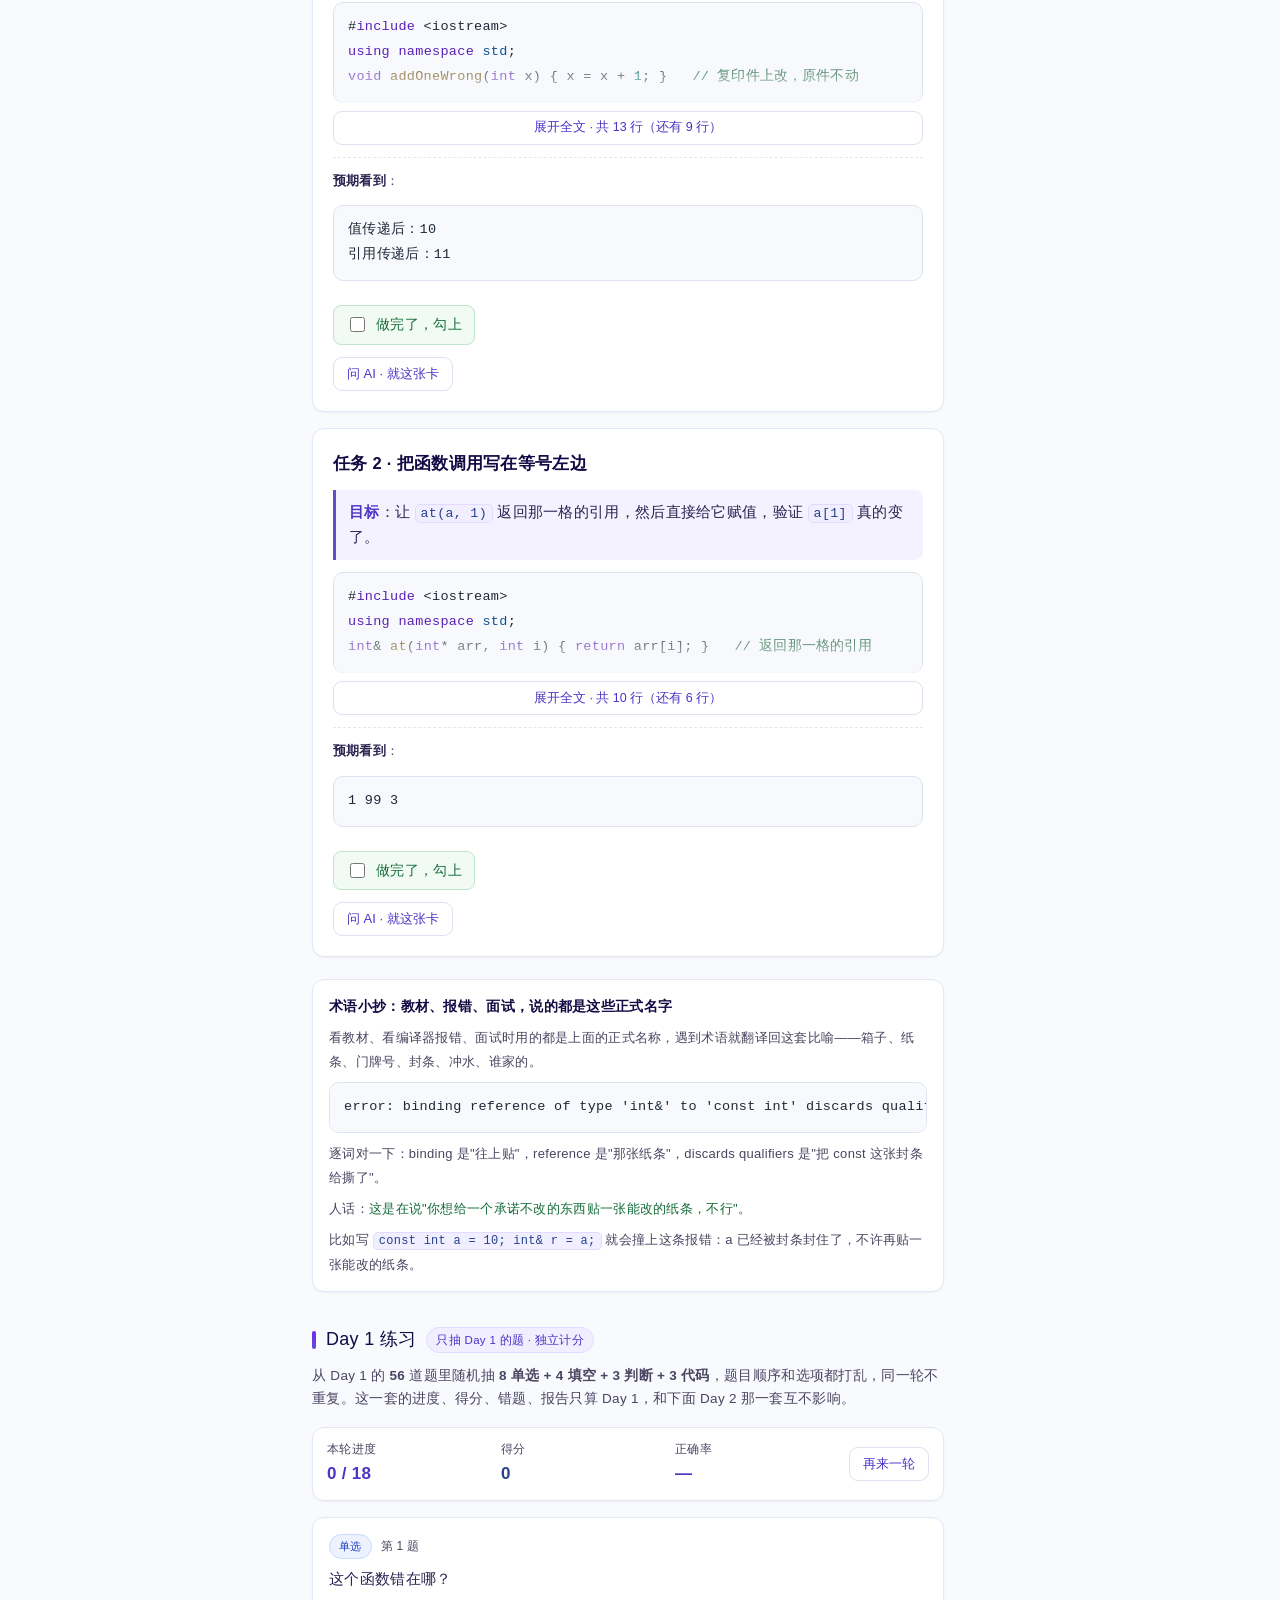
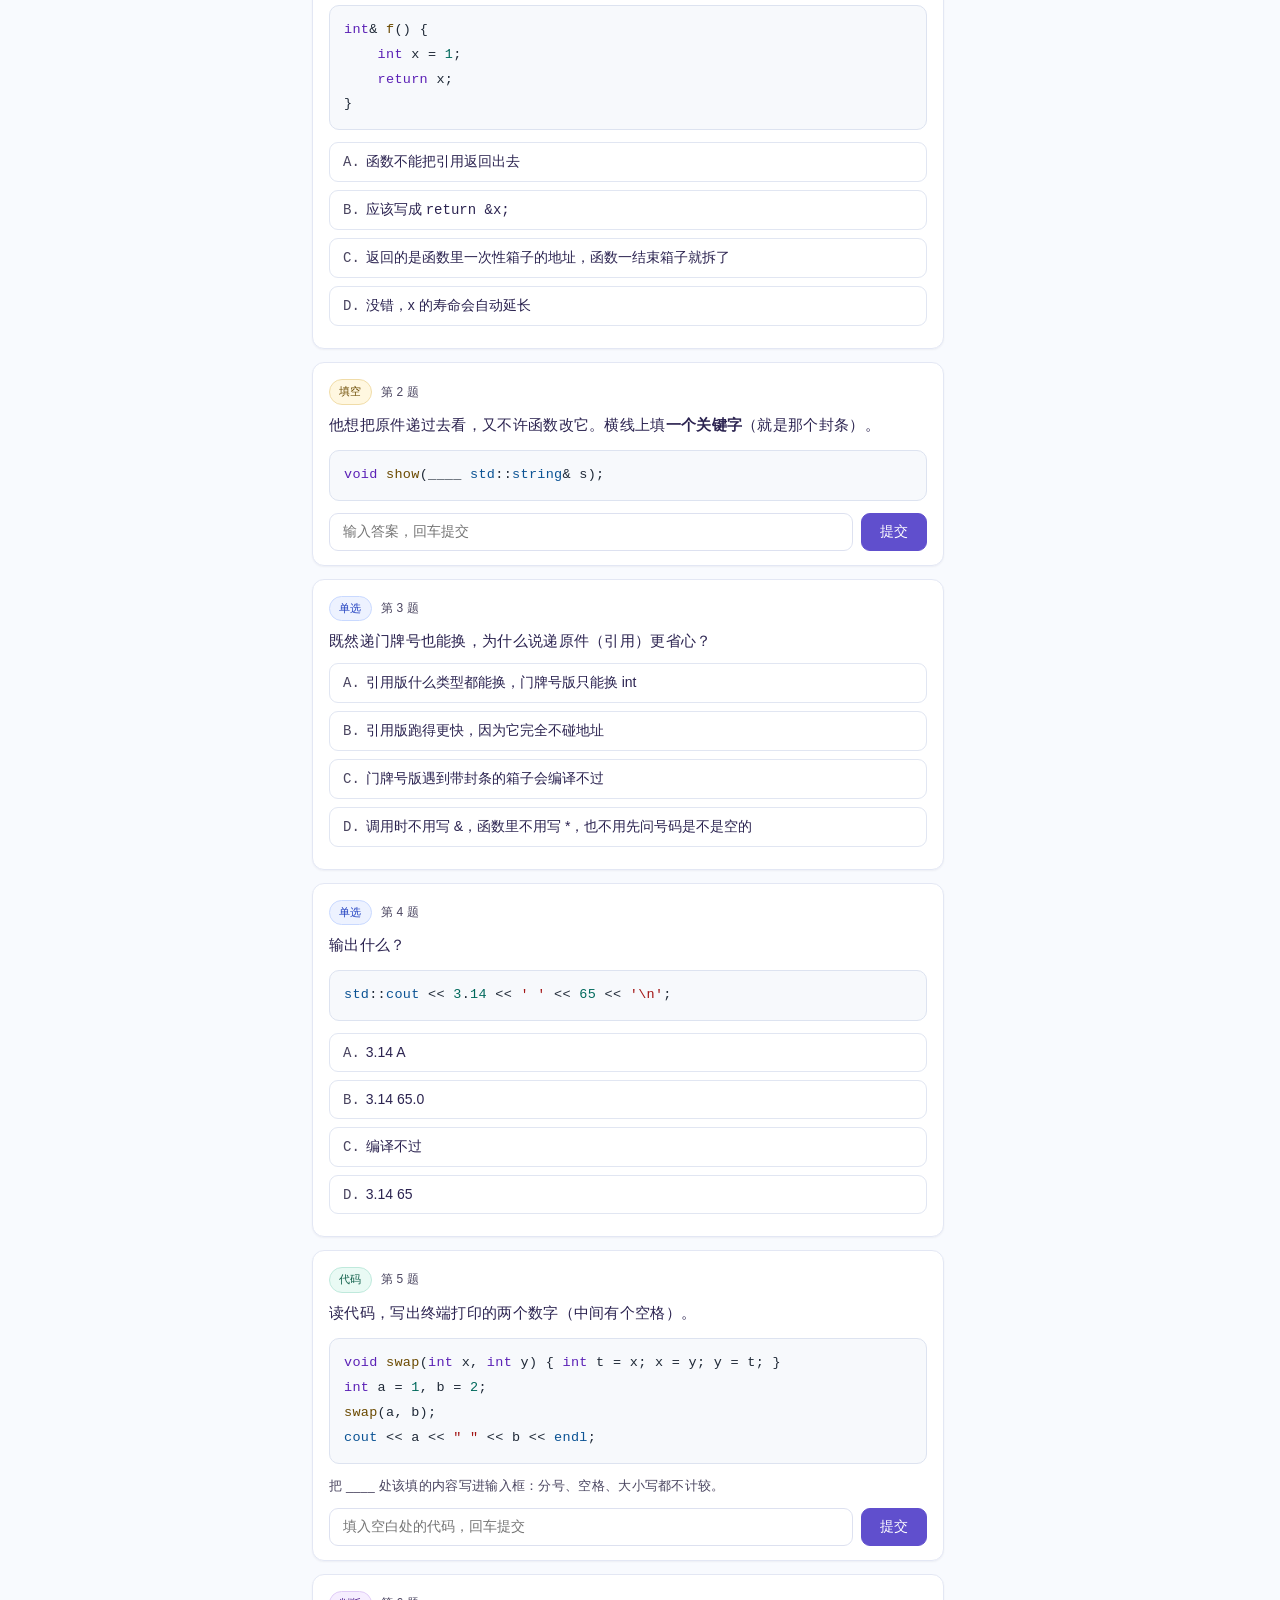
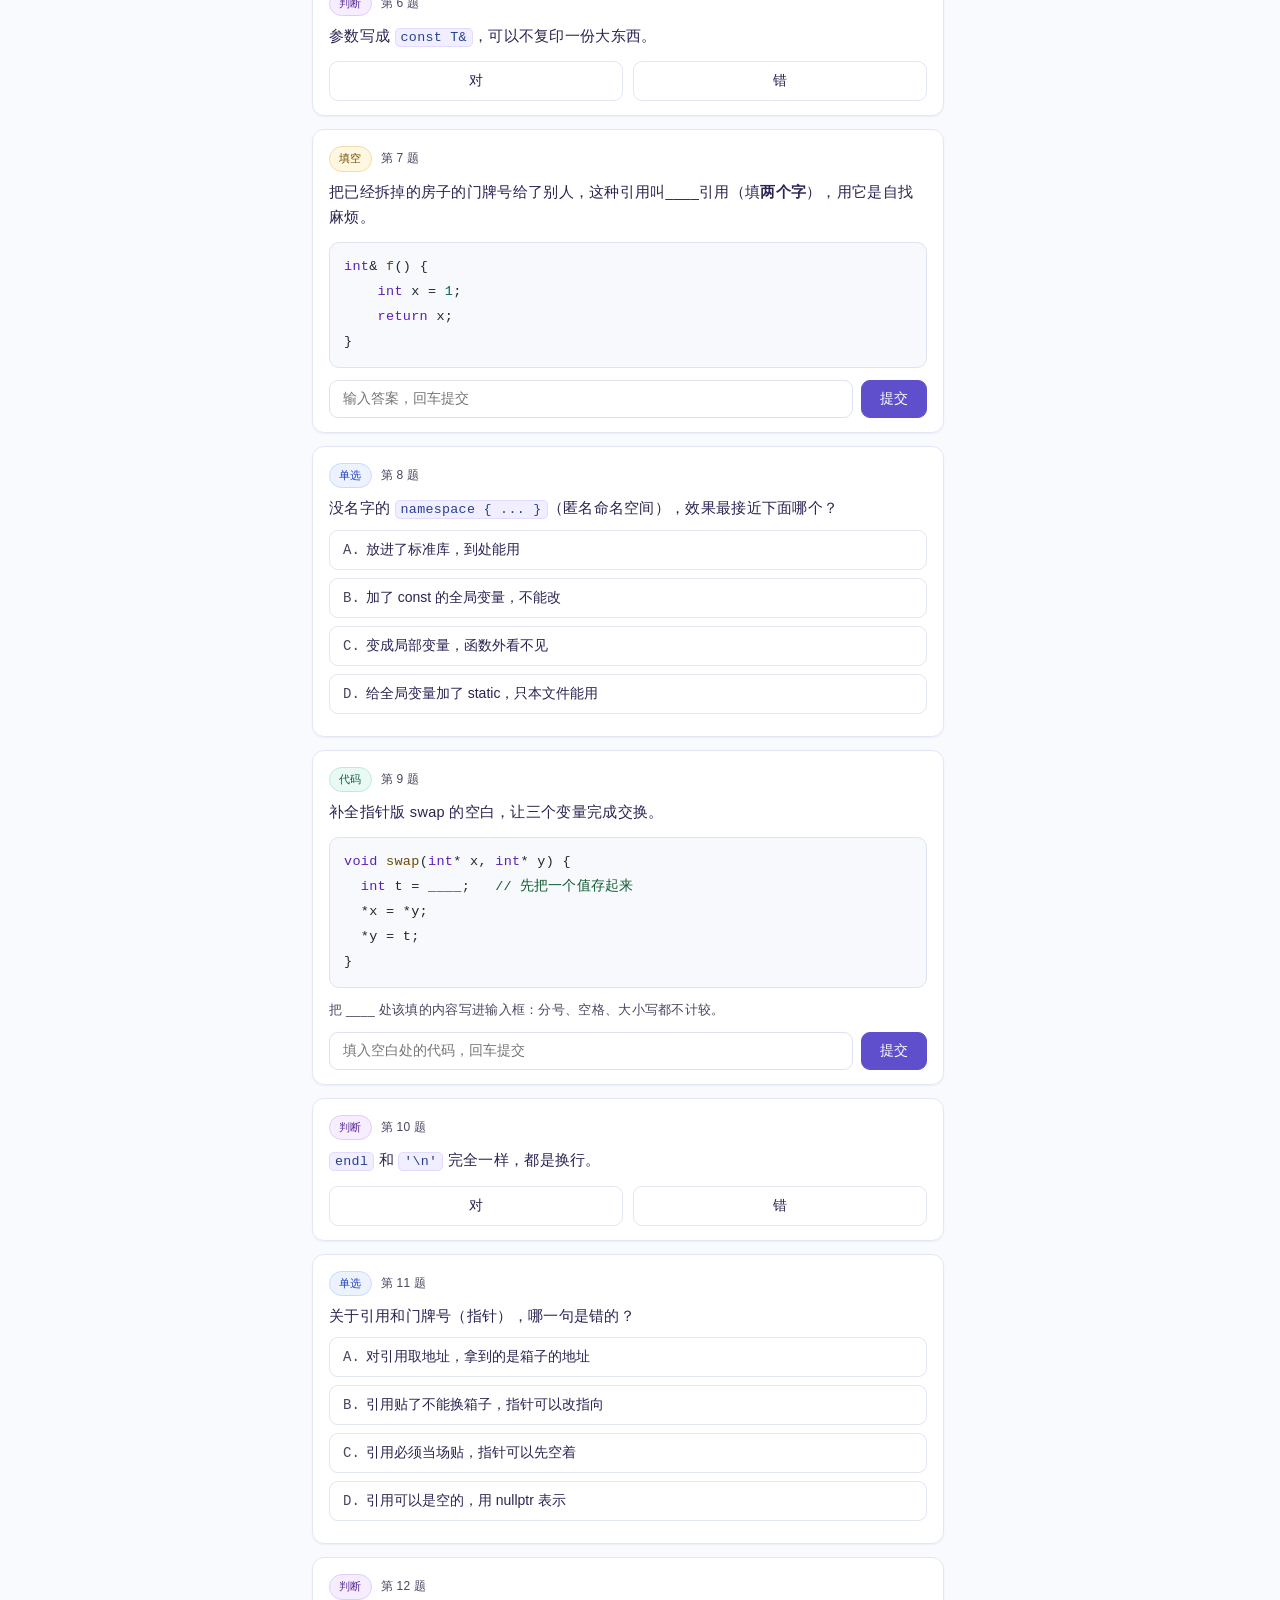
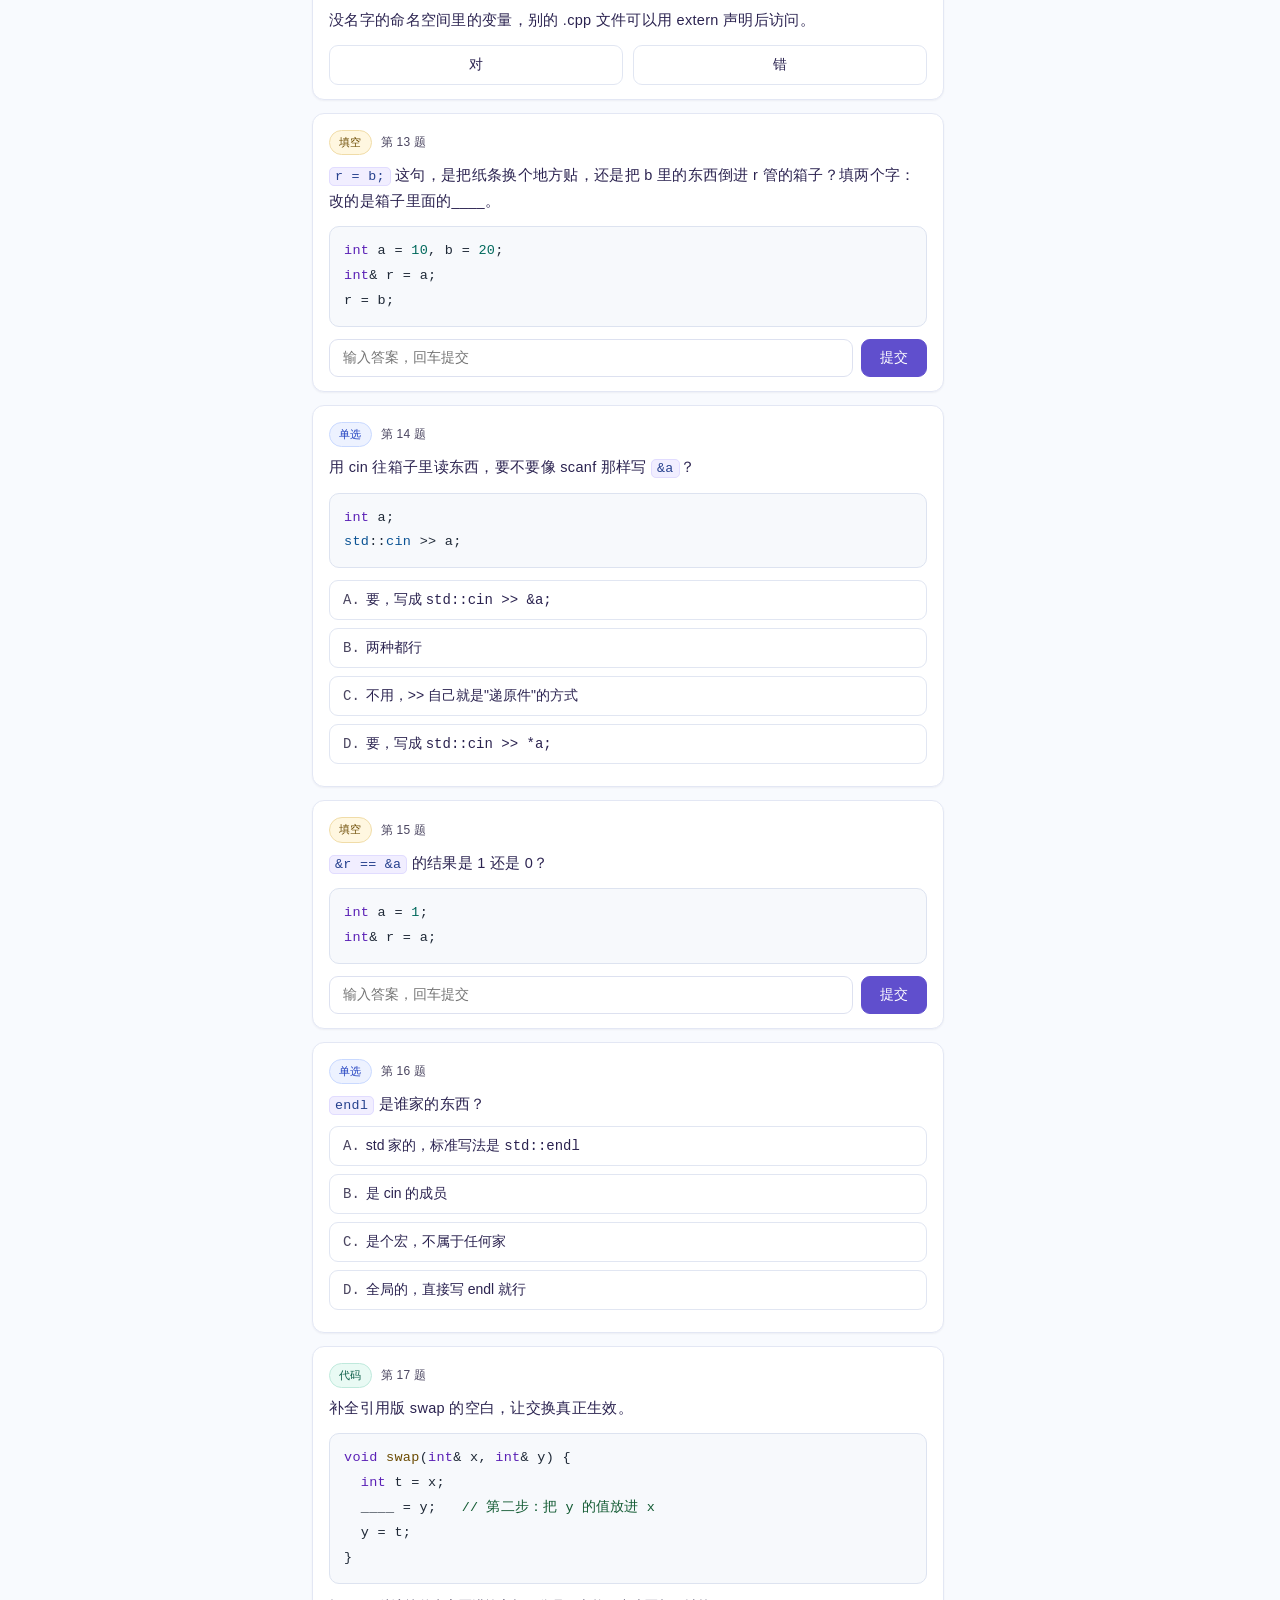
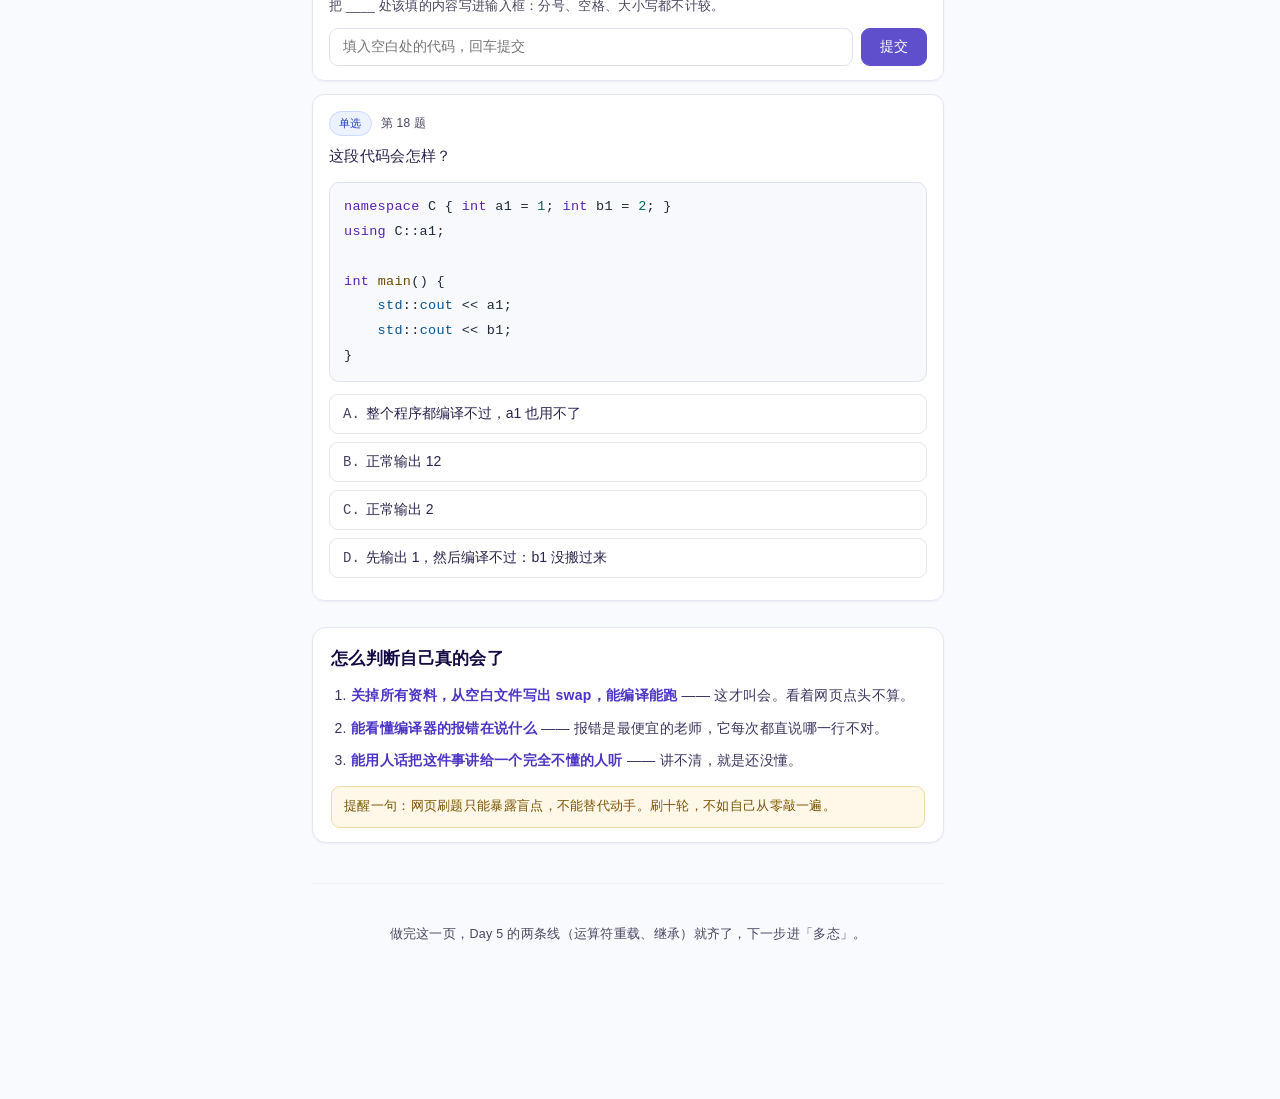
==== commit 5fbf00f6: "feat(day5): 运算符重载与继承 19 卡 + 46 题 + 地图 19 节点；修复习队列三关判定键名" ====
--- a/index.html
+++ b/index.html
@@ -5,7 +5,7 @@
 <meta name="viewport" content="width=device-width, initial-scale=1.0">
 <meta name="color-scheme" content="light">
 <meta name="theme-color" content="#ffffff">
-<title>C++ 四天重点 + 练习</title>
+<title>C++ 五天重点 + 练习</title>
 <link rel="icon" href="data:image/svg+xml,%3Csvg xmlns='http://www.w3.org/2000/svg' viewBox='0 0 32 32'%3E%3Crect width='32' height='32' rx='7' fill='%23130B43'/%3E%3Ctext x='16' y='22' font-size='15' text-anchor='middle' fill='%23ffffff' font-family='monospace'%3EC%2B%2B%3C/text%3E%3C/svg%3E">
 <link rel="stylesheet" href="assets/style.css">
 <script src="assets/prefs.js"></script>
@@ -15,7 +15,7 @@
 
 <header class="topnav" id="topnav">
   <div class="tn-inner">
-    <a class="brand" href="#day1" aria-label="C++ 四天 · 回到 Day 1">
+    <a class="brand" href="#day1" aria-label="C++ 五天 · 回到 Day 1">
       <span class="brand-mark" aria-hidden="true">C++</span>
       <span class="brand-name">cpp<span>·</span>study</span>
     </a>
@@ -29,7 +29,7 @@
       <a href="#review" id="navReview">复习<i class="rvbadge hide" id="rvNavBadge"></i></a>
     </nav>
     <div class="tn-right">
-      <span class="tn-prog" id="tnProg">已过 0/43</span>
+      <span class="tn-prog" id="tnProg">已过 0/62</span>
       <button class="tn-ic" id="tnBell" type="button" aria-label="通知">
         <svg width="16" height="16" viewBox="0 0 24 24" fill="none" stroke="currentColor" stroke-width="2" stroke-linecap="round" aria-hidden="true"><path d="M18 8a6 6 0 1 0-12 0c0 7-3 8-3 8h18s-3-1-3-8"/><path d="M13.7 21a2 2 0 0 1-3.4 0"/></svg>
       </button>
@@ -73,9 +73,9 @@
               <button class="tab" id="tabPractice" role="tab" aria-selected="false" type="button">练习</button>
             </div>
             <nav class="nav" aria-label="页面锚点">
-              <a href="#day1">Day 1</a><a href="#day2">Day 2</a><a href="#day3">Day 3</a><a href="#day4">Day 4</a>
-              <a href="#practice1">Day 1 练习</a><a href="#practice2">Day 2 练习</a><a href="#practice3">Day 3 练习</a><a href="#practice4">Day 4 练习</a>
-              <a href="#task1">Day 1 动手</a><a href="#task2">Day 2 动手</a><a href="#task3">Day 3 动手</a><a href="#task4">Day 4 动手</a>
+              <a href="#day1">Day 1</a><a href="#day2">Day 2</a><a href="#day3">Day 3</a><a href="#day4">Day 4</a><a href="#day5">Day 5</a>
+              <a href="#practice1">Day 1 练习</a><a href="#practice2">Day 2 练习</a><a href="#practice3">Day 3 练习</a><a href="#practice4">Day 4 练习</a><a href="#practice5">Day 5 练习</a>
+              <a href="#task1">Day 1 动手</a><a href="#task2">Day 2 动手</a><a href="#task3">Day 3 动手</a><a href="#task4">Day 4 动手</a><a href="#task5">Day 5 动手</a>
             </nav>
           </div>
         </section>
@@ -98,7 +98,7 @@
               <b>今天进度</b>
               <span class="rail-badge" id="railDay">Day 1</span>
             </div>
-            <p class="rail-num">第 <b id="railIdx">1</b><span>/<span id="railTotal">43</span> 张</span></p>
+            <p class="rail-num">第 <b id="railIdx">1</b><span>/<span id="railTotal">62</span> 张</span></p>
             <div class="rail-track" aria-hidden="true"><i id="railBar"></i></div>
             <div class="rail-lvs" id="railLvs">
               <span class="rlv" data-lv="read"><i></i>读讲解</span>
@@ -118,17 +118,18 @@
           </div>
           <div class="rail-card rail-mini">
             <b>换一天 / 刷题</b>
-            <p>四天各自独立计分，切换只影响当前这一屏。</p>
+            <p>五天各自独立计分，切换只影响当前这一屏。</p>
             <div class="rail-brush">
               <button class="again" id="againTop1" type="button">Day 1 刷题</button>
               <button class="again" id="againTop2" type="button">Day 2 刷题</button>
               <button class="again" id="againTop3" type="button">Day 3 刷题</button>
               <button class="again" id="againTop4" type="button">Day 4 刷题</button>
+              <button class="again" id="againTop5" type="button">Day 5 刷题</button>
             </div>
           </div>
           <details class="rail-card about">
             <summary>这份页面在讲什么</summary>
-            <p class="sub">给刚学完 C、正在转 C++ 的嵌入式初学者：先吃透引用和内存，再把类、构造、析构这条线串起来，最后补上 static、this、const 和封装。所有示例都能在电脑上直接编译运行，不需要开发板；等以后有板子，再回来看标了「以后有板子再看」的部分。</p>
+            <p class="sub">给刚学完 C、正在转 C++ 的嵌入式初学者：先吃透引用和内存，再把类、构造、析构这条线串起来，补上 static、this、const 和封装，最后过运算符重载与继承。所有示例都能在电脑上直接编译运行，不需要开发板；等以后有板子，再回来看标了「以后有板子再看」的部分。</p>
             <p class="only">本页只保留当前阶段必学内容，其余等学完对象生命周期再补。</p>
             <div class="tags">
               <span class="tag">C 已学完</span>
@@ -137,11 +138,13 @@
               <span class="tag">Day 2</span>
               <span class="tag">Day 3</span>
               <span class="tag">Day 4</span>
+              <span class="tag">Day 5</span>
               <span class="tag">Day 1 题库 56 道</span>
               <span class="tag">Day 2 题库 38 道</span>
               <span class="tag">Day 3 题库 41 道</span>
               <span class="tag">Day 4 题库 41 道</span>
-              <span class="tag">四套练习各自独立</span>
+              <span class="tag">Day 5 题库 46 道</span>
+              <span class="tag">五套练习各自独立</span>
               <span class="tag">动手任务无需开发板</span>
             </div>
           </details>
@@ -164,6 +167,10 @@
             <section class="tasks" id="task4"></section>
             <div class="gloss-wrap" id="gloss4"></div>
           </div>
+          <div class="day-part" data-day="day5" hidden>
+            <section class="tasks" id="task5"></section>
+            <div class="gloss-wrap" id="gloss5"></div>
+          </div>
 
           <div class="day-part" data-day="day1">
             <div class="sec-title pr-title" id="practice1">Day 1 练习<span class="pr-tag">只抽 Day 1 的题 · 独立计分</span></div>
@@ -223,6 +230,21 @@
 
             <div id="qlist4"></div>
             <div id="summary4"></div>
+          </div>
+
+          <div class="day-part" data-day="day5" hidden>
+            <div class="sec-title pr-title" id="practice5">Day 5 练习<span class="pr-tag">只抽 Day 5 的题 · 独立计分</span></div>
+            <p class="sec-desc">从 Day 5 的 <b>46</b> 道题里随机抽 <b>7 单选 + 3 填空 + 3 判断 + 3 代码</b>，打乱顺序、轮内不重复。这一套的进度、得分、错题、报告只算 Day 5，和 Day 1–4 互不影响。</p>
+
+            <div class="stats">
+              <div class="stat"><div class="lab">本轮进度</div><div class="val" id="stProg5">0 / 16</div></div>
+              <div class="stat"><div class="lab">得分</div><div class="val blue" id="stScore5">0</div></div>
+              <div class="stat"><div class="lab">正确率</div><div class="val" id="stRate5">—</div></div>
+              <button class="again" id="againBar5">再来一轮</button>
+            </div>
+
+            <div id="qlist5"></div>
+            <div id="summary5"></div>
           </div>
 
           <section class="check">
@@ -235,7 +257,7 @@
             <p class="check-tip">提醒一句：网页刷题只能暴露盲点，不能替代动手。刷十轮，不如自己从零敲一遍。</p>
           </section>
 
-          <footer>做完这一页，Day 4 就可以进「继承与多态」了。</footer>
+          <footer>做完这一页，Day 5 的两条线（运算符重载、继承）就齐了，下一步进「多态」。</footer>
         </div>
       </div>
     </main>
--- a/assets/style.css
+++ b/assets/style.css
@@ -1241,7 +1241,7 @@
   padding: 2px 4px; border-radius: 6px;
 }
 .crumbs a:hover { color: var(--purple-ink); background: var(--lav-2); }
-.crumbs i { font-style: normal; color: #9C97B5; }
+.crumbs i { font-style: normal; color: var(--muted); }
 .crumb-cur { color: var(--ink); font-weight: 600; }
 .sub { color: var(--ink-2); font-size: 13.5px; margin: 0; line-height: 1.8; }
 .tag {
@@ -1450,7 +1450,7 @@
   margin: 10px 0 8px;
 }
 /* 日期已经在标题区上方显示，这里不再重复一遍 */
-.deck-title { display: none; }
+.deck-title { display: none; color: var(--ink-2); }
 .deck-meta { font-size: 12.5px; color: var(--muted); margin-left: auto; }
 .qidx b { color: var(--purple-ink); font-size: 15px; }
 .ovbtn {
@@ -2206,3 +2206,25 @@
   .rvtop h1 { font-size: 20px; }
   .rvfoot .btn-main { width: 100%; }
 }
+
+/* 题目难度标签 */
+.pill2.lv { background: #EAF6EC; border-color: #BFDCC4; color: #14532D; }
+.pill2.lv2 { background: #FFF3E2; border-color: #E8CDA4; color: #6B4A12; }
+html[data-eye="1"] .pill2.lv { background: #EDF6E4; border-color: #C6D8B2; color: #2F4A1E; }
+html[data-eye="1"] .pill2.lv2 { background: #FAEFD9; border-color: #E3D0AE; color: #5C430F; }
+
+/* 知识卡底部：去函数卡背这个 */
+.fnrow { margin: 12px 0 0; }
+.fnlink {
+  display: inline-block; max-width: 100%; box-sizing: border-box;
+  padding: 6px 11px; border: 1px solid var(--line); border-radius: 999px;
+  background: var(--surface); color: var(--purple-ink);
+  font-size: 12.5px; line-height: 1.55; text-decoration: none;
+  overflow-wrap: anywhere; word-break: break-word;
+}
+.fnlink b { font-weight: 600; }
+.fnlink:hover { border-color: #C9C2E8; background: var(--lav-2); }
+html[data-eye="1"] .fnlink { background: #FFFCF3; border-color: #E8DCC2; color: #4B34C6; }
+@media (max-width: 600px) {
+  .fnlink { font-size: 12px; padding: 6px 10px; }
+}
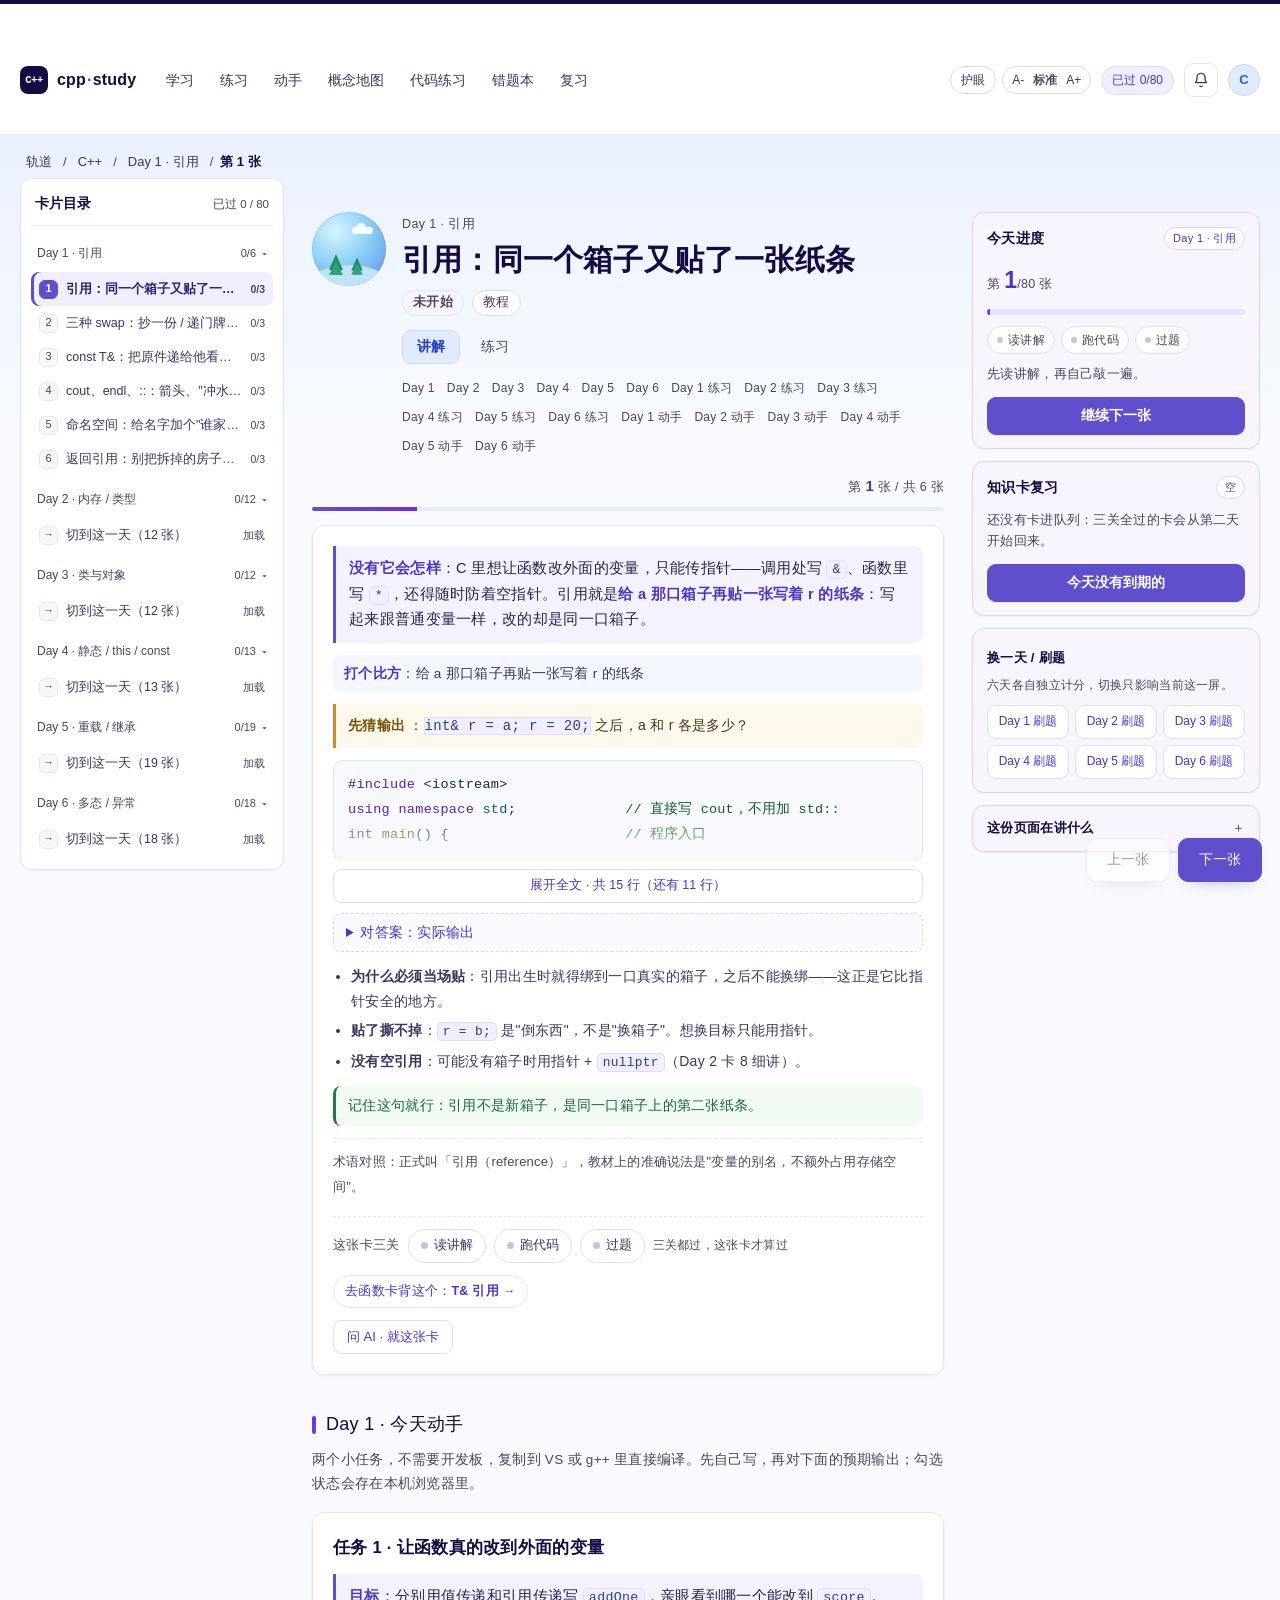
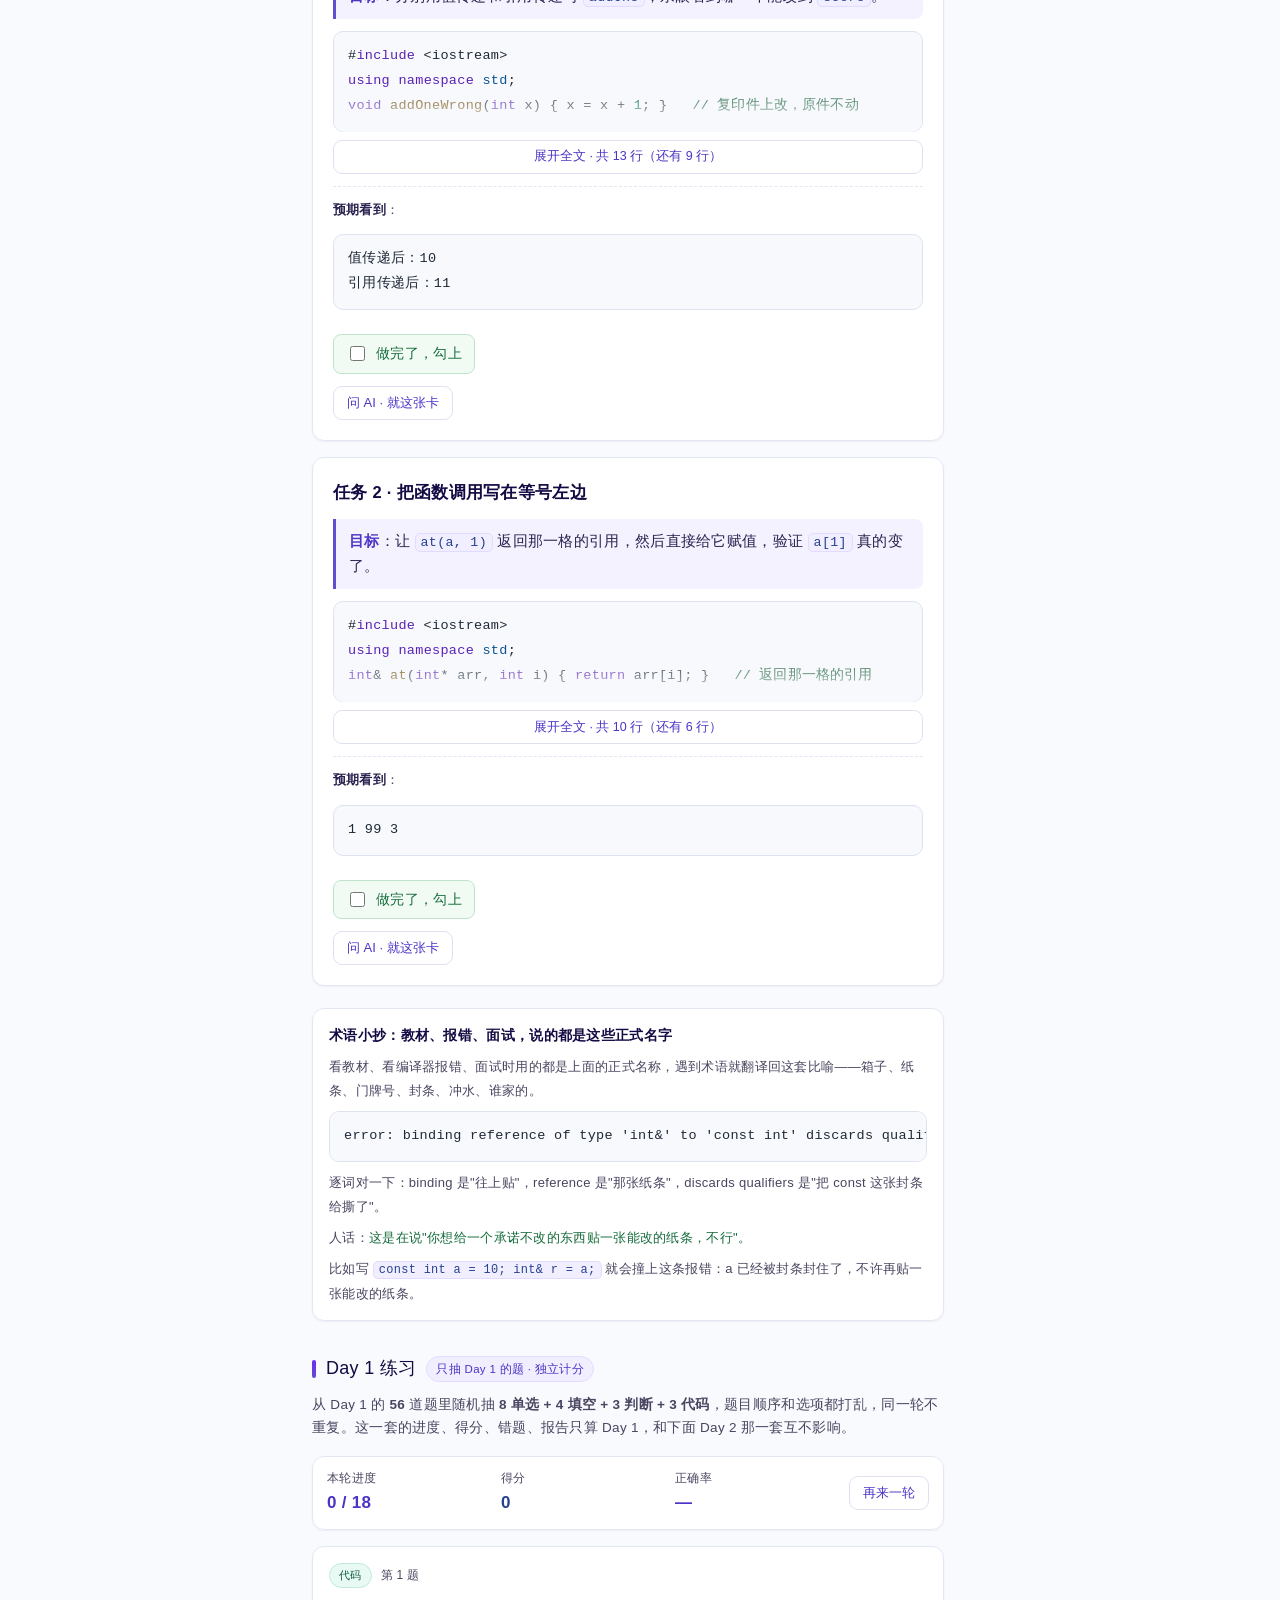
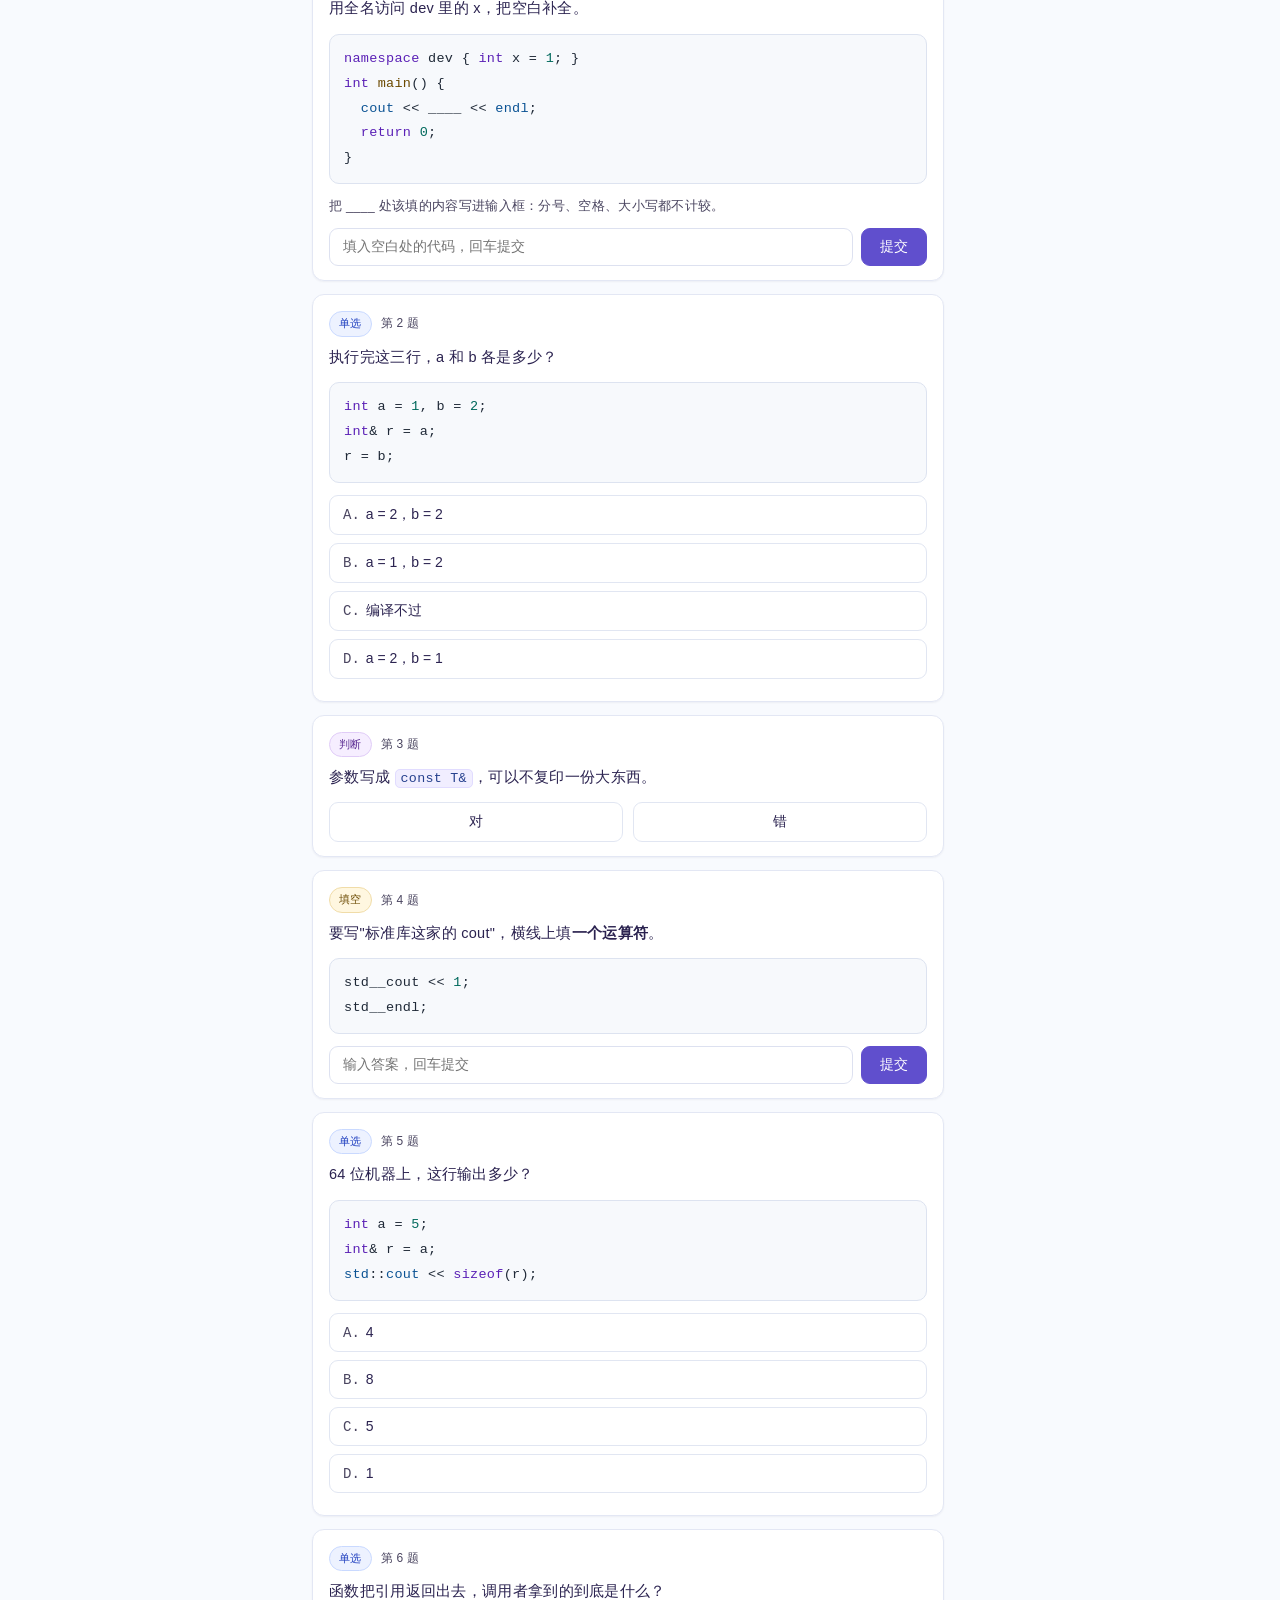
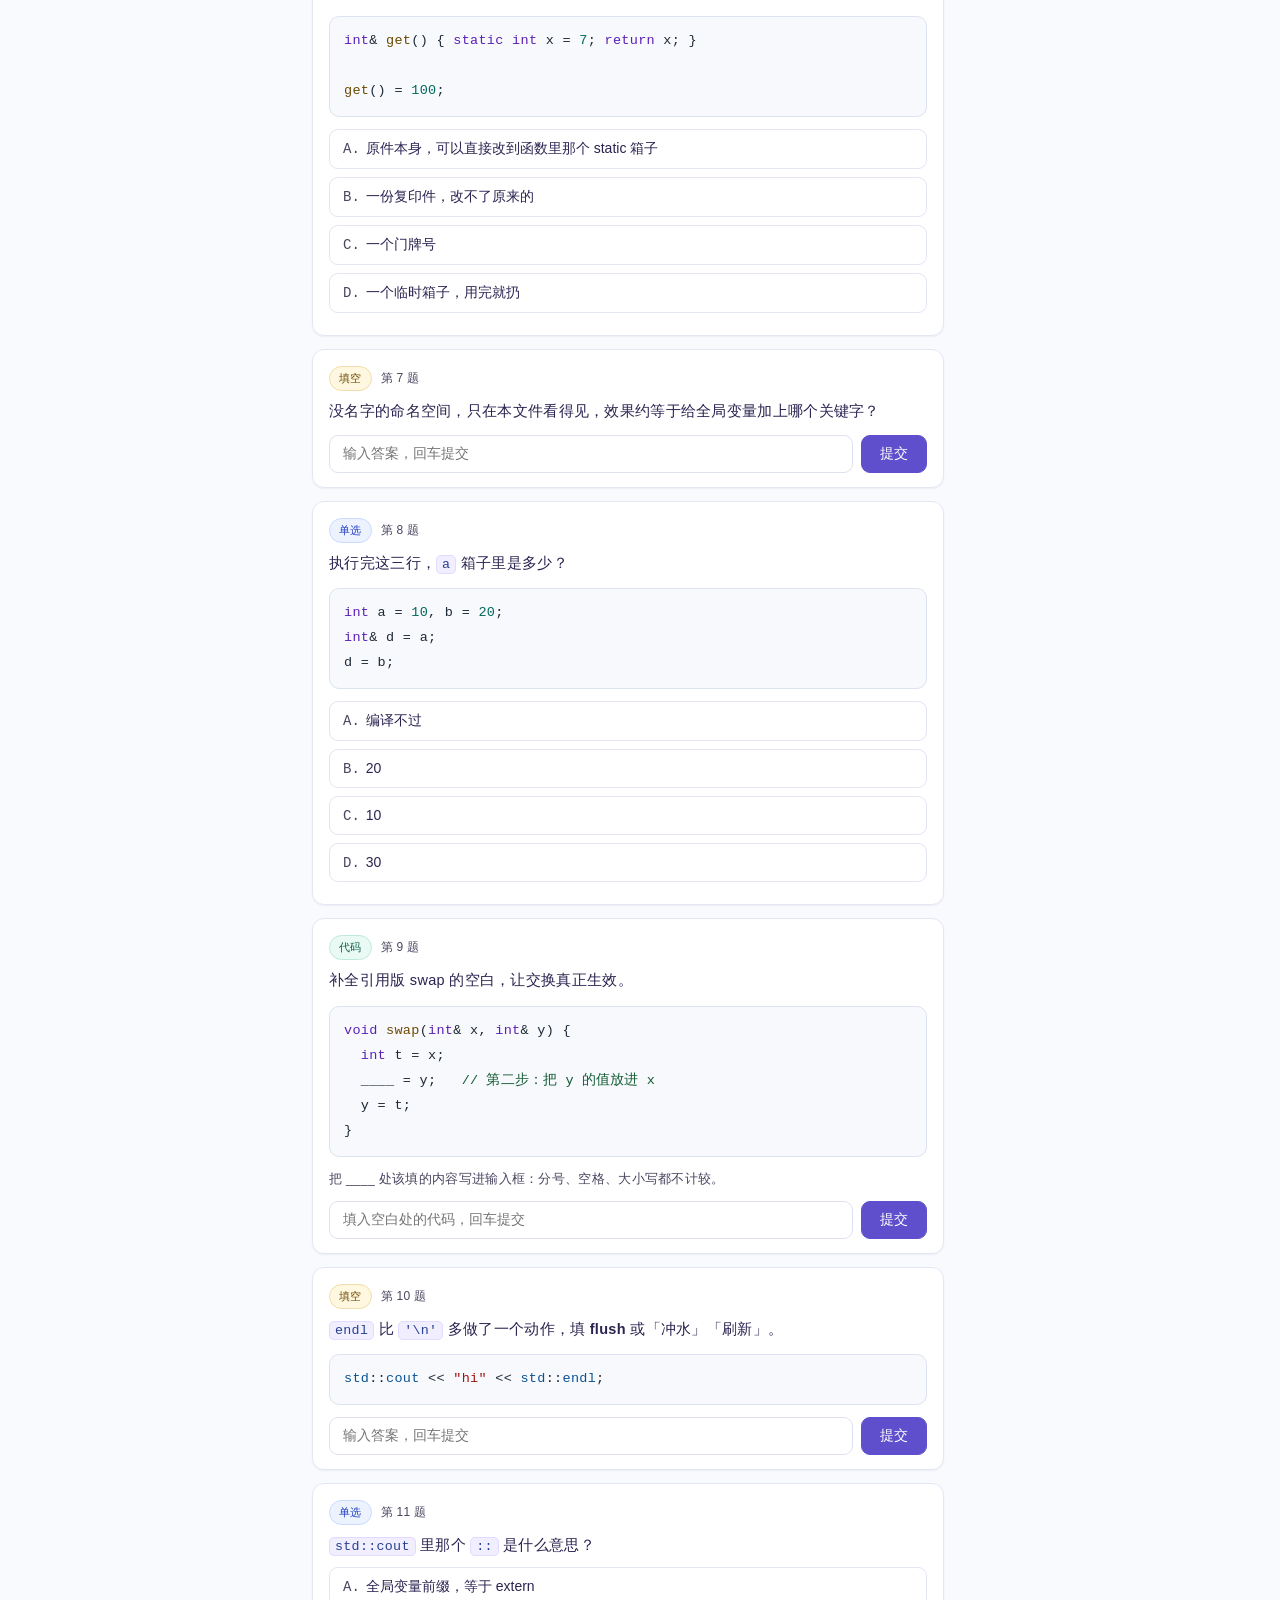
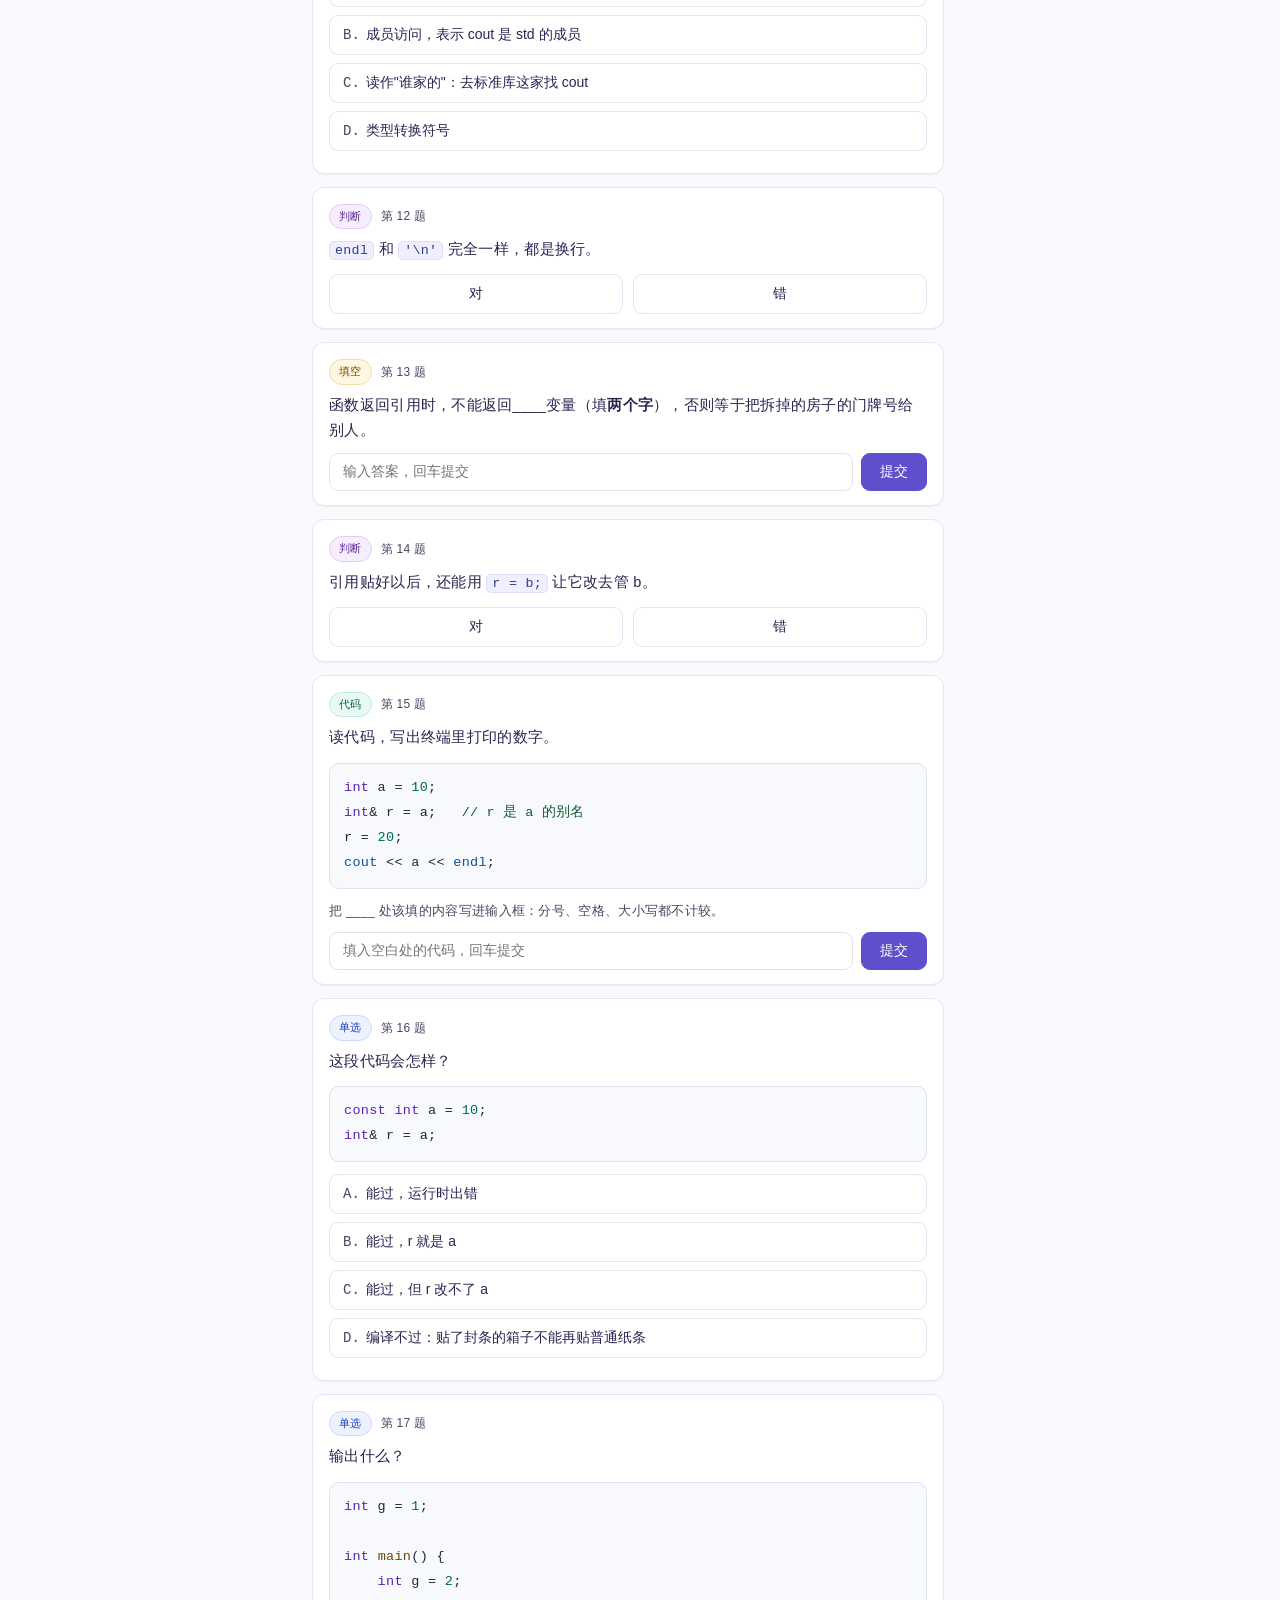
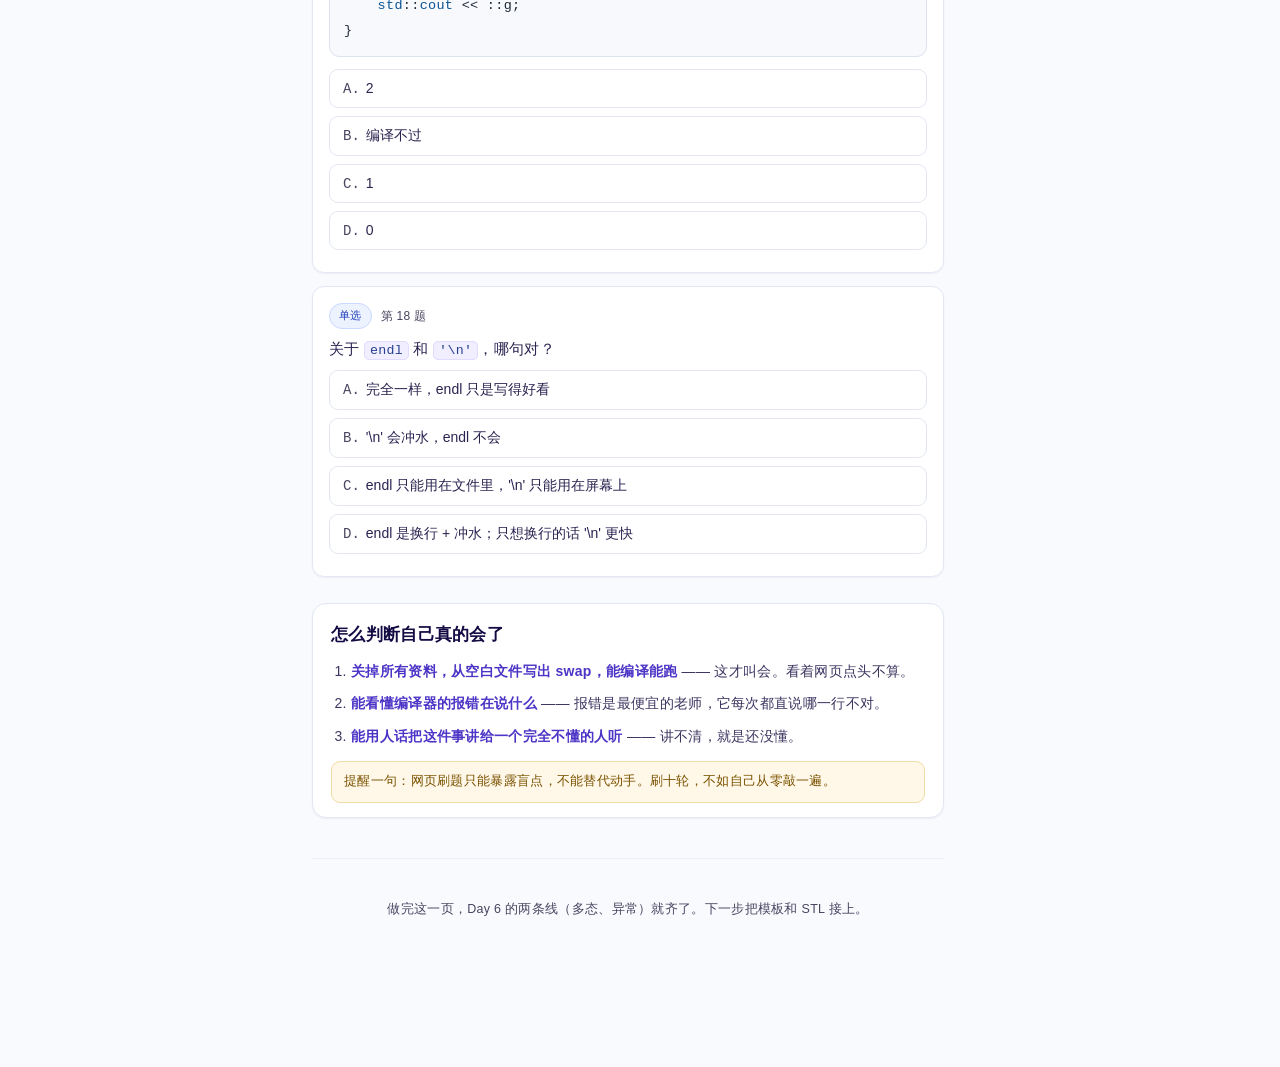
==== commit 3ac1a807: "feat(day6): 多态与异常 18 卡 + 46 题 + 地图 18 节点；修复错题本漏载 Day5/6、顶栏 Day5 刷题按钮未绑定" ====
--- a/index.html
+++ b/index.html
@@ -5,7 +5,7 @@
 <meta name="viewport" content="width=device-width, initial-scale=1.0">
 <meta name="color-scheme" content="light">
 <meta name="theme-color" content="#ffffff">
-<title>C++ 五天重点 + 练习</title>
+<title>C++ 六天重点 + 练习</title>
 <link rel="icon" href="data:image/svg+xml,%3Csvg xmlns='http://www.w3.org/2000/svg' viewBox='0 0 32 32'%3E%3Crect width='32' height='32' rx='7' fill='%23130B43'/%3E%3Ctext x='16' y='22' font-size='15' text-anchor='middle' fill='%23ffffff' font-family='monospace'%3EC%2B%2B%3C/text%3E%3C/svg%3E">
 <link rel="stylesheet" href="assets/style.css">
 <script src="assets/prefs.js"></script>
@@ -15,7 +15,7 @@
 
 <header class="topnav" id="topnav">
   <div class="tn-inner">
-    <a class="brand" href="#day1" aria-label="C++ 五天 · 回到 Day 1">
+    <a class="brand" href="#day1" aria-label="C++ 六天 · 回到 Day 1">
       <span class="brand-mark" aria-hidden="true">C++</span>
       <span class="brand-name">cpp<span>·</span>study</span>
     </a>
@@ -29,7 +29,7 @@
       <a href="#review" id="navReview">复习<i class="rvbadge hide" id="rvNavBadge"></i></a>
     </nav>
     <div class="tn-right">
-      <span class="tn-prog" id="tnProg">已过 0/62</span>
+      <span class="tn-prog" id="tnProg">已过 0/80</span>
       <button class="tn-ic" id="tnBell" type="button" aria-label="通知">
         <svg width="16" height="16" viewBox="0 0 24 24" fill="none" stroke="currentColor" stroke-width="2" stroke-linecap="round" aria-hidden="true"><path d="M18 8a6 6 0 1 0-12 0c0 7-3 8-3 8h18s-3-1-3-8"/><path d="M13.7 21a2 2 0 0 1-3.4 0"/></svg>
       </button>
@@ -73,9 +73,9 @@
               <button class="tab" id="tabPractice" role="tab" aria-selected="false" type="button">练习</button>
             </div>
             <nav class="nav" aria-label="页面锚点">
-              <a href="#day1">Day 1</a><a href="#day2">Day 2</a><a href="#day3">Day 3</a><a href="#day4">Day 4</a><a href="#day5">Day 5</a>
-              <a href="#practice1">Day 1 练习</a><a href="#practice2">Day 2 练习</a><a href="#practice3">Day 3 练习</a><a href="#practice4">Day 4 练习</a><a href="#practice5">Day 5 练习</a>
-              <a href="#task1">Day 1 动手</a><a href="#task2">Day 2 动手</a><a href="#task3">Day 3 动手</a><a href="#task4">Day 4 动手</a><a href="#task5">Day 5 动手</a>
+              <a href="#day1">Day 1</a><a href="#day2">Day 2</a><a href="#day3">Day 3</a><a href="#day4">Day 4</a><a href="#day5">Day 5</a><a href="#day6">Day 6</a>
+              <a href="#practice1">Day 1 练习</a><a href="#practice2">Day 2 练习</a><a href="#practice3">Day 3 练习</a><a href="#practice4">Day 4 练习</a><a href="#practice5">Day 5 练习</a><a href="#practice6">Day 6 练习</a>
+              <a href="#task1">Day 1 动手</a><a href="#task2">Day 2 动手</a><a href="#task3">Day 3 动手</a><a href="#task4">Day 4 动手</a><a href="#task5">Day 5 动手</a><a href="#task6">Day 6 动手</a>
             </nav>
           </div>
         </section>
@@ -98,7 +98,7 @@
               <b>今天进度</b>
               <span class="rail-badge" id="railDay">Day 1</span>
             </div>
-            <p class="rail-num">第 <b id="railIdx">1</b><span>/<span id="railTotal">62</span> 张</span></p>
+            <p class="rail-num">第 <b id="railIdx">1</b><span>/<span id="railTotal">80</span> 张</span></p>
             <div class="rail-track" aria-hidden="true"><i id="railBar"></i></div>
             <div class="rail-lvs" id="railLvs">
               <span class="rlv" data-lv="read"><i></i>读讲解</span>
@@ -118,18 +118,19 @@
           </div>
           <div class="rail-card rail-mini">
             <b>换一天 / 刷题</b>
-            <p>五天各自独立计分，切换只影响当前这一屏。</p>
+            <p>六天各自独立计分，切换只影响当前这一屏。</p>
             <div class="rail-brush">
               <button class="again" id="againTop1" type="button">Day 1 刷题</button>
               <button class="again" id="againTop2" type="button">Day 2 刷题</button>
               <button class="again" id="againTop3" type="button">Day 3 刷题</button>
               <button class="again" id="againTop4" type="button">Day 4 刷题</button>
               <button class="again" id="againTop5" type="button">Day 5 刷题</button>
+              <button class="again" id="againTop6" type="button">Day 6 刷题</button>
             </div>
           </div>
           <details class="rail-card about">
             <summary>这份页面在讲什么</summary>
-            <p class="sub">给刚学完 C、正在转 C++ 的嵌入式初学者：先吃透引用和内存，再把类、构造、析构这条线串起来，补上 static、this、const 和封装，最后过运算符重载与继承。所有示例都能在电脑上直接编译运行，不需要开发板；等以后有板子，再回来看标了「以后有板子再看」的部分。</p>
+            <p class="sub">给刚学完 C、正在转 C++ 的嵌入式初学者：先吃透引用和内存，再把类、构造、析构这条线串起来，补上 static、this、const 和封装，过运算符重载与继承，最后用虚函数把多态与异常补齐。所有示例都能在电脑上直接编译运行，不需要开发板；等以后有板子，再回来看标了「以后有板子再看」的部分。</p>
             <p class="only">本页只保留当前阶段必学内容，其余等学完对象生命周期再补。</p>
             <div class="tags">
               <span class="tag">C 已学完</span>
@@ -139,12 +140,14 @@
               <span class="tag">Day 3</span>
               <span class="tag">Day 4</span>
               <span class="tag">Day 5</span>
+              <span class="tag">Day 6</span>
               <span class="tag">Day 1 题库 56 道</span>
               <span class="tag">Day 2 题库 38 道</span>
               <span class="tag">Day 3 题库 41 道</span>
               <span class="tag">Day 4 题库 41 道</span>
               <span class="tag">Day 5 题库 46 道</span>
-              <span class="tag">五套练习各自独立</span>
+              <span class="tag">Day 6 题库 46 道</span>
+              <span class="tag">六套练习各自独立</span>
               <span class="tag">动手任务无需开发板</span>
             </div>
           </details>
@@ -171,6 +174,10 @@
             <section class="tasks" id="task5"></section>
             <div class="gloss-wrap" id="gloss5"></div>
           </div>
+          <div class="day-part" data-day="day6" hidden>
+            <section class="tasks" id="task6"></section>
+            <div class="gloss-wrap" id="gloss6"></div>
+          </div>
 
           <div class="day-part" data-day="day1">
             <div class="sec-title pr-title" id="practice1">Day 1 练习<span class="pr-tag">只抽 Day 1 的题 · 独立计分</span></div>
@@ -245,6 +252,21 @@
 
             <div id="qlist5"></div>
             <div id="summary5"></div>
+          </div>
+
+          <div class="day-part" data-day="day6" hidden>
+            <div class="sec-title pr-title" id="practice6">Day 6 练习<span class="pr-tag">只抽 Day 6 的题 · 独立计分</span></div>
+            <p class="sec-desc">从 Day 6 的 <b>46</b> 道题里随机抽 <b>7 单选 + 3 填空 + 3 判断 + 3 代码</b>，打乱顺序、轮内不重复。这一套的进度、得分、错题、报告只算 Day 6，和 Day 1–5 互不影响。</p>
+
+            <div class="stats">
+              <div class="stat"><div class="lab">本轮进度</div><div class="val" id="stProg6">0 / 16</div></div>
+              <div class="stat"><div class="lab">得分</div><div class="val blue" id="stScore6">0</div></div>
+              <div class="stat"><div class="lab">正确率</div><div class="val" id="stRate6">—</div></div>
+              <button class="again" id="againBar6">再来一轮</button>
+            </div>
+
+            <div id="qlist6"></div>
+            <div id="summary6"></div>
           </div>
 
           <section class="check">
@@ -257,7 +279,7 @@
             <p class="check-tip">提醒一句：网页刷题只能暴露盲点，不能替代动手。刷十轮，不如自己从零敲一遍。</p>
           </section>
 
-          <footer>做完这一页，Day 5 的两条线（运算符重载、继承）就齐了，下一步进「多态」。</footer>
+          <footer>做完这一页，Day 6 的两条线（多态、异常）就齐了。下一步把模板和 STL 接上。</footer>
         </div>
       </div>
     </main>
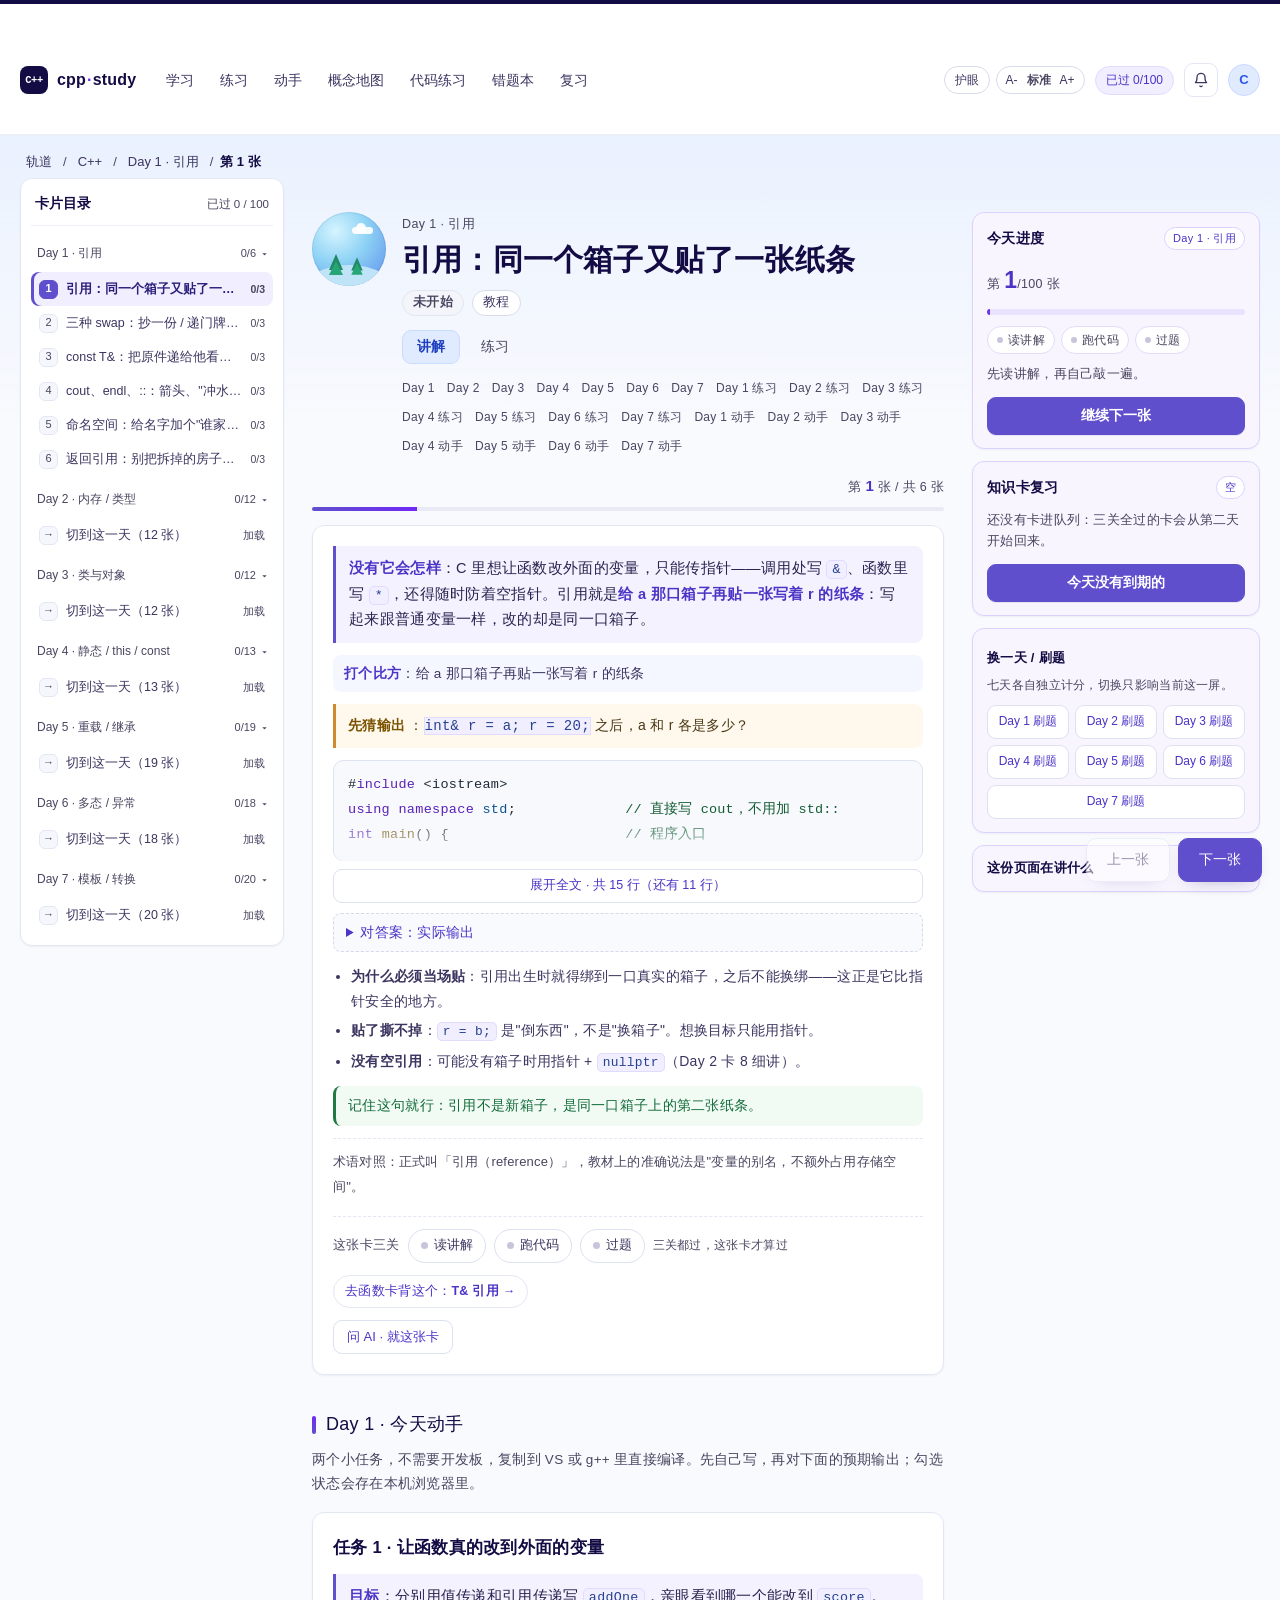
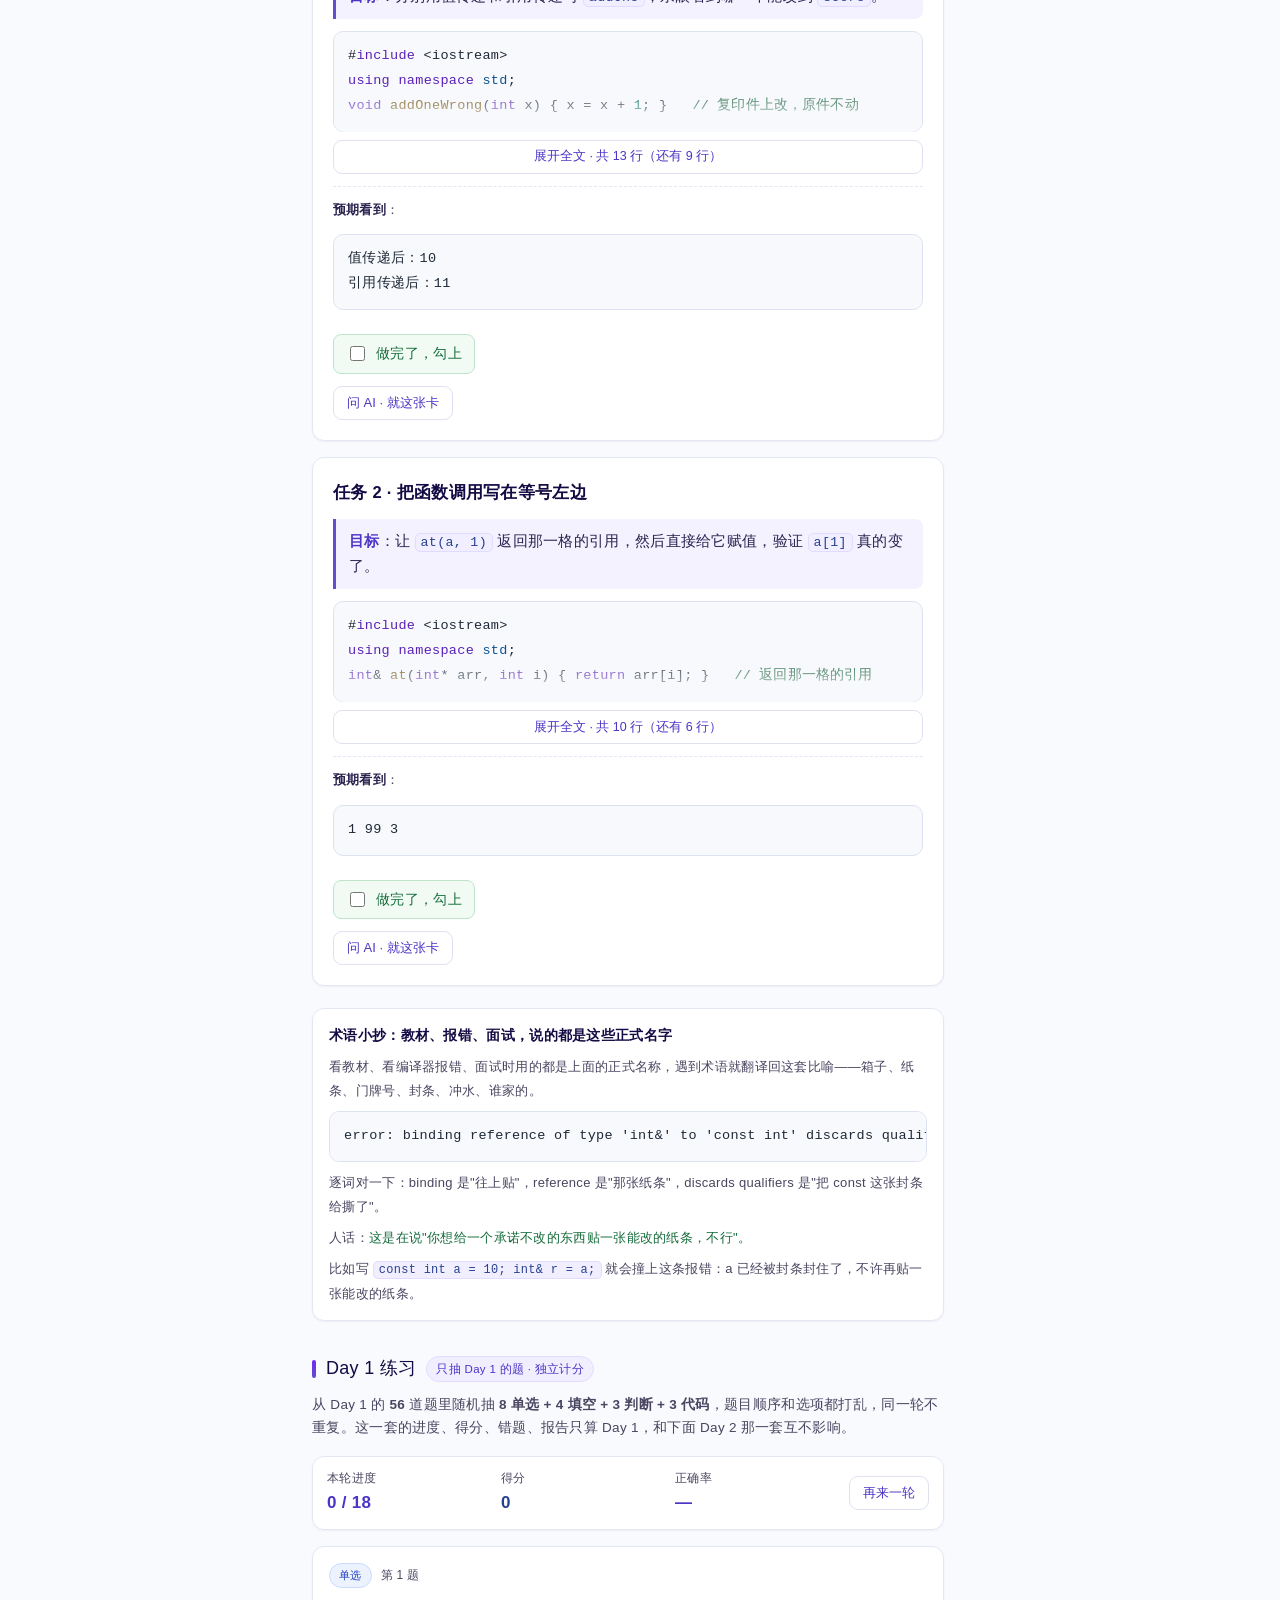
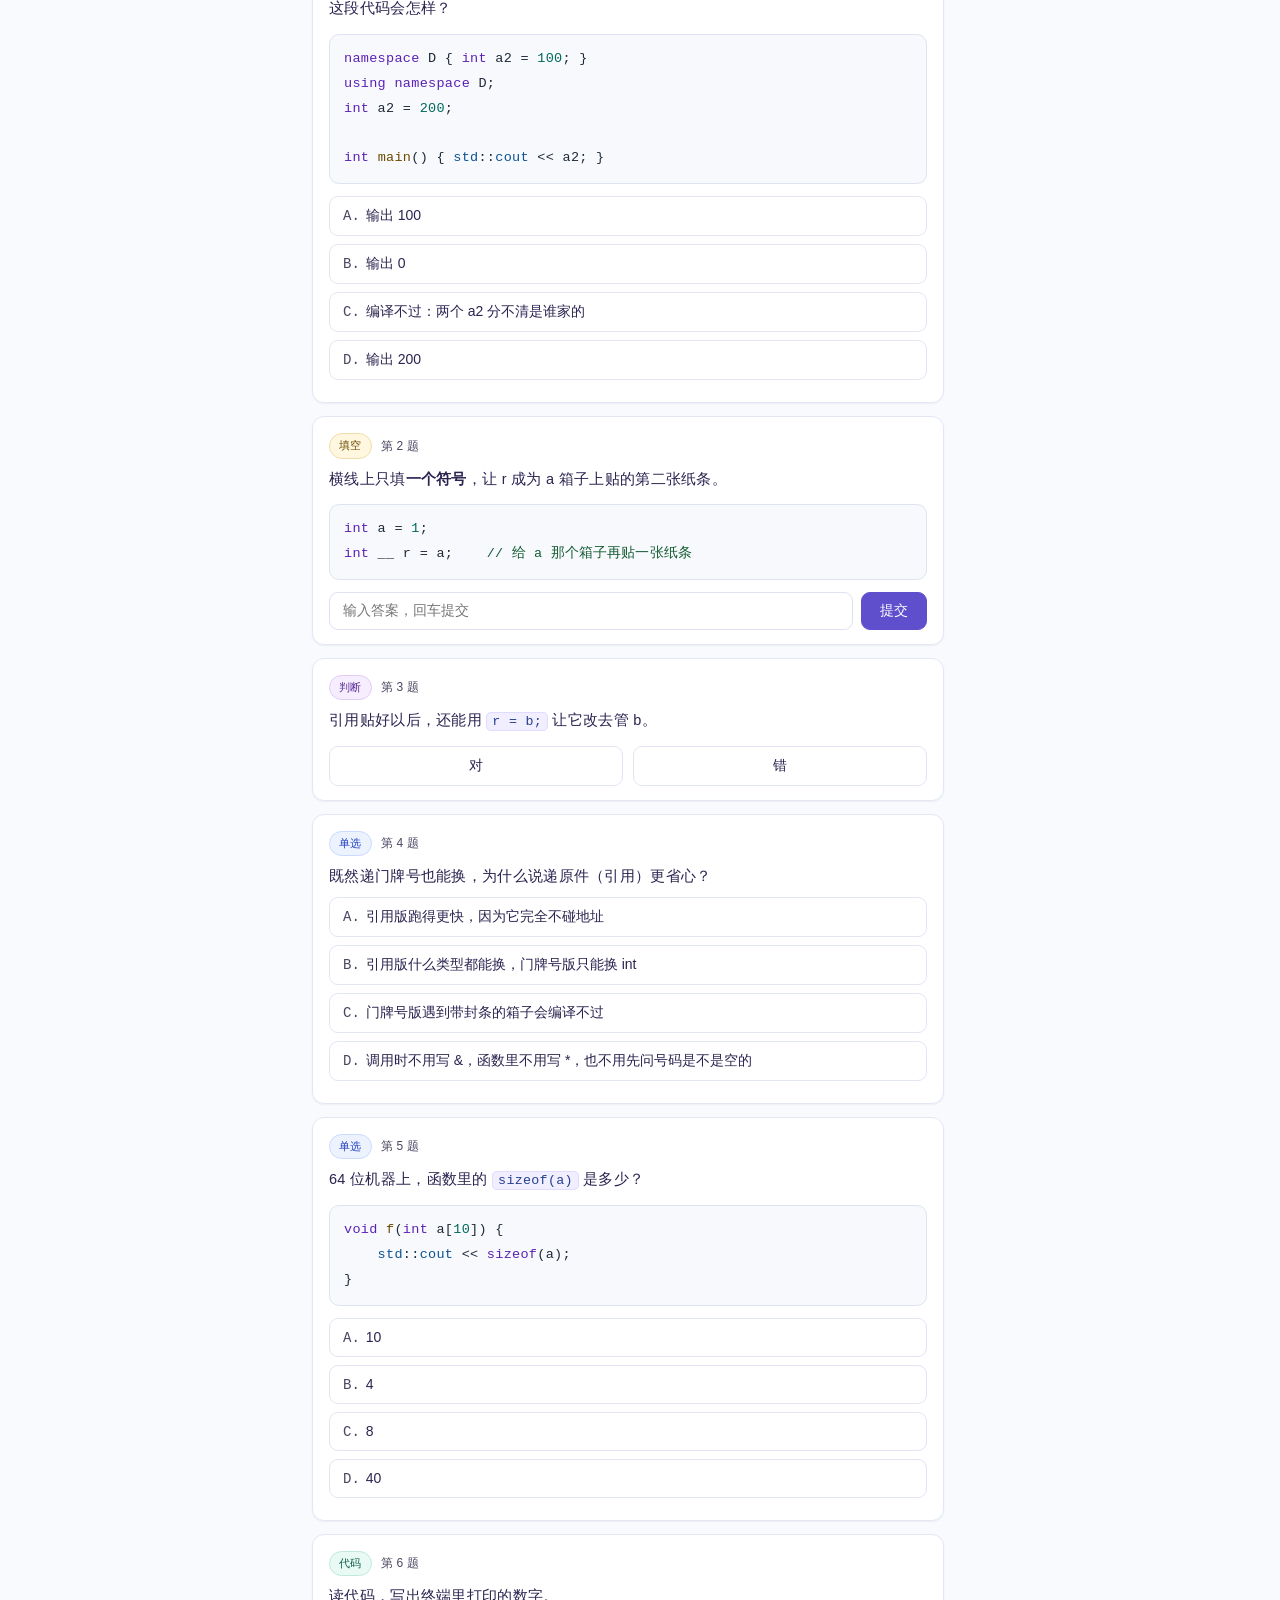
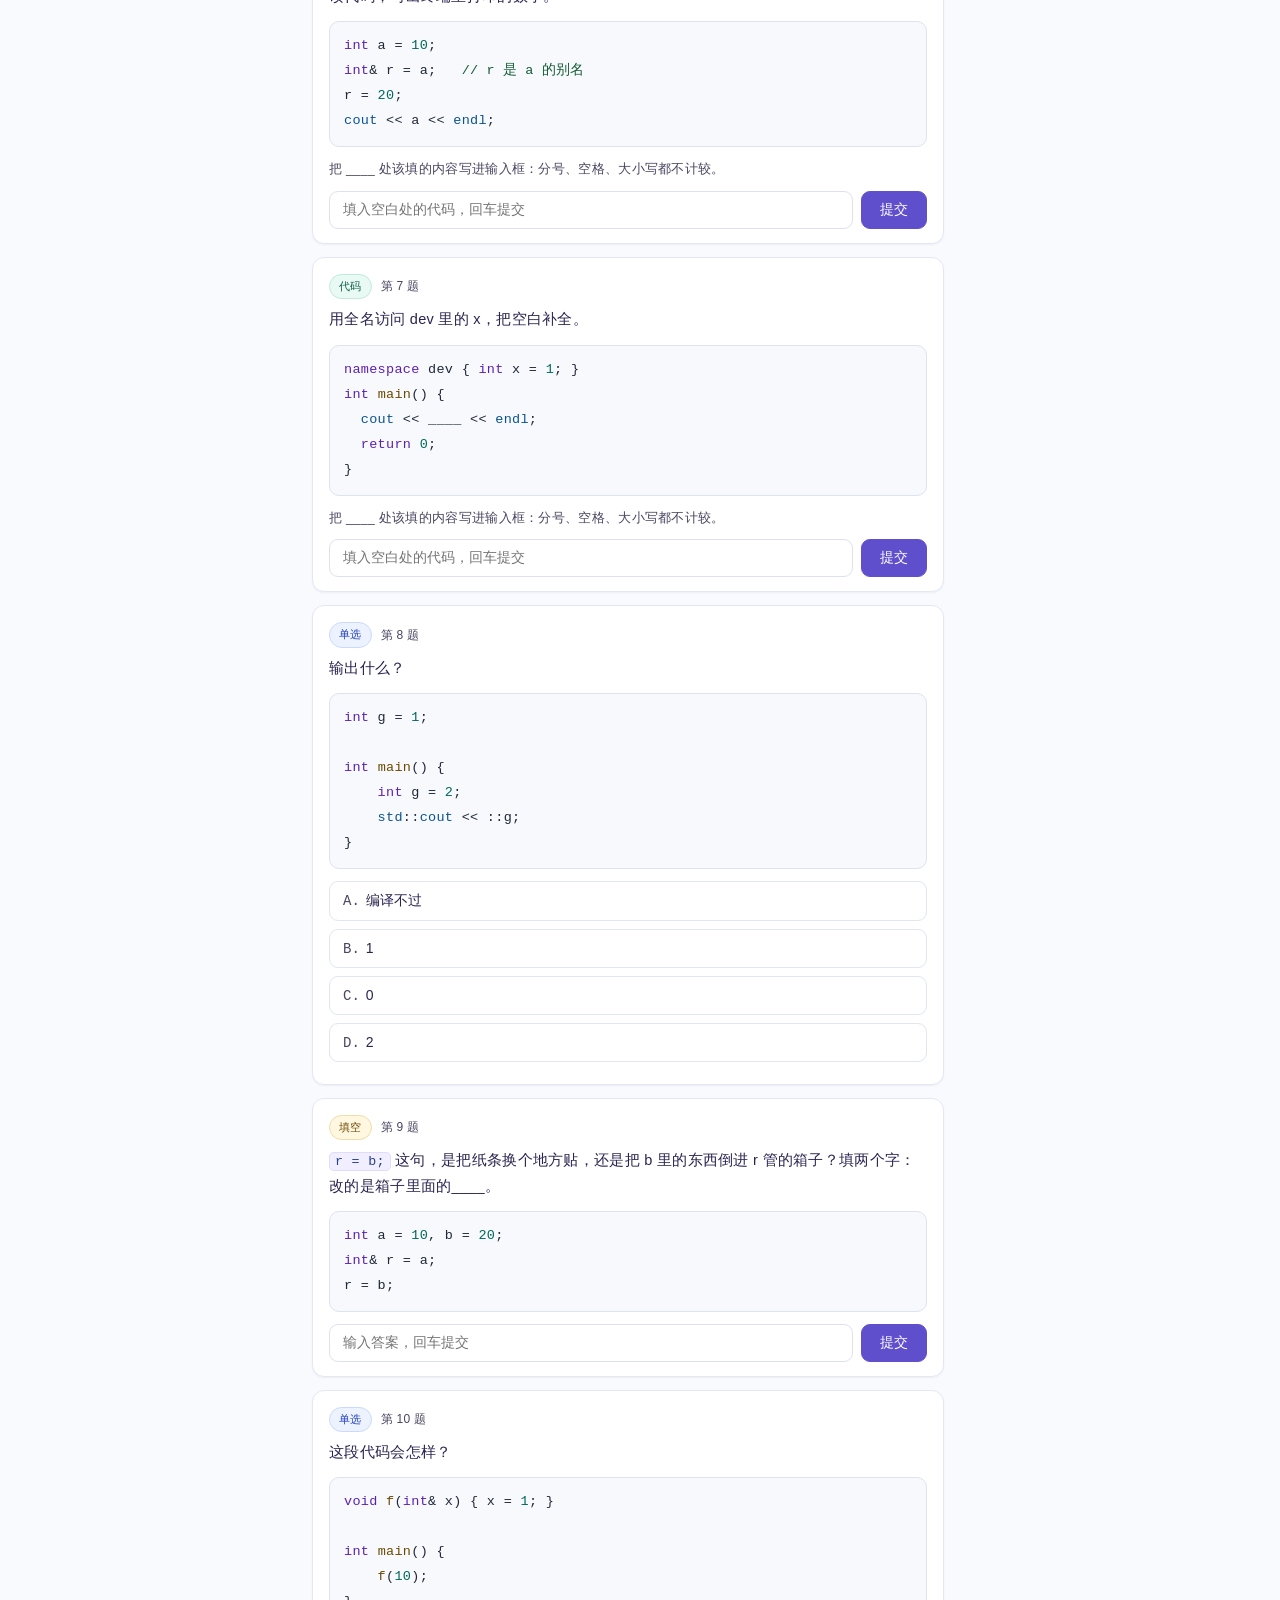
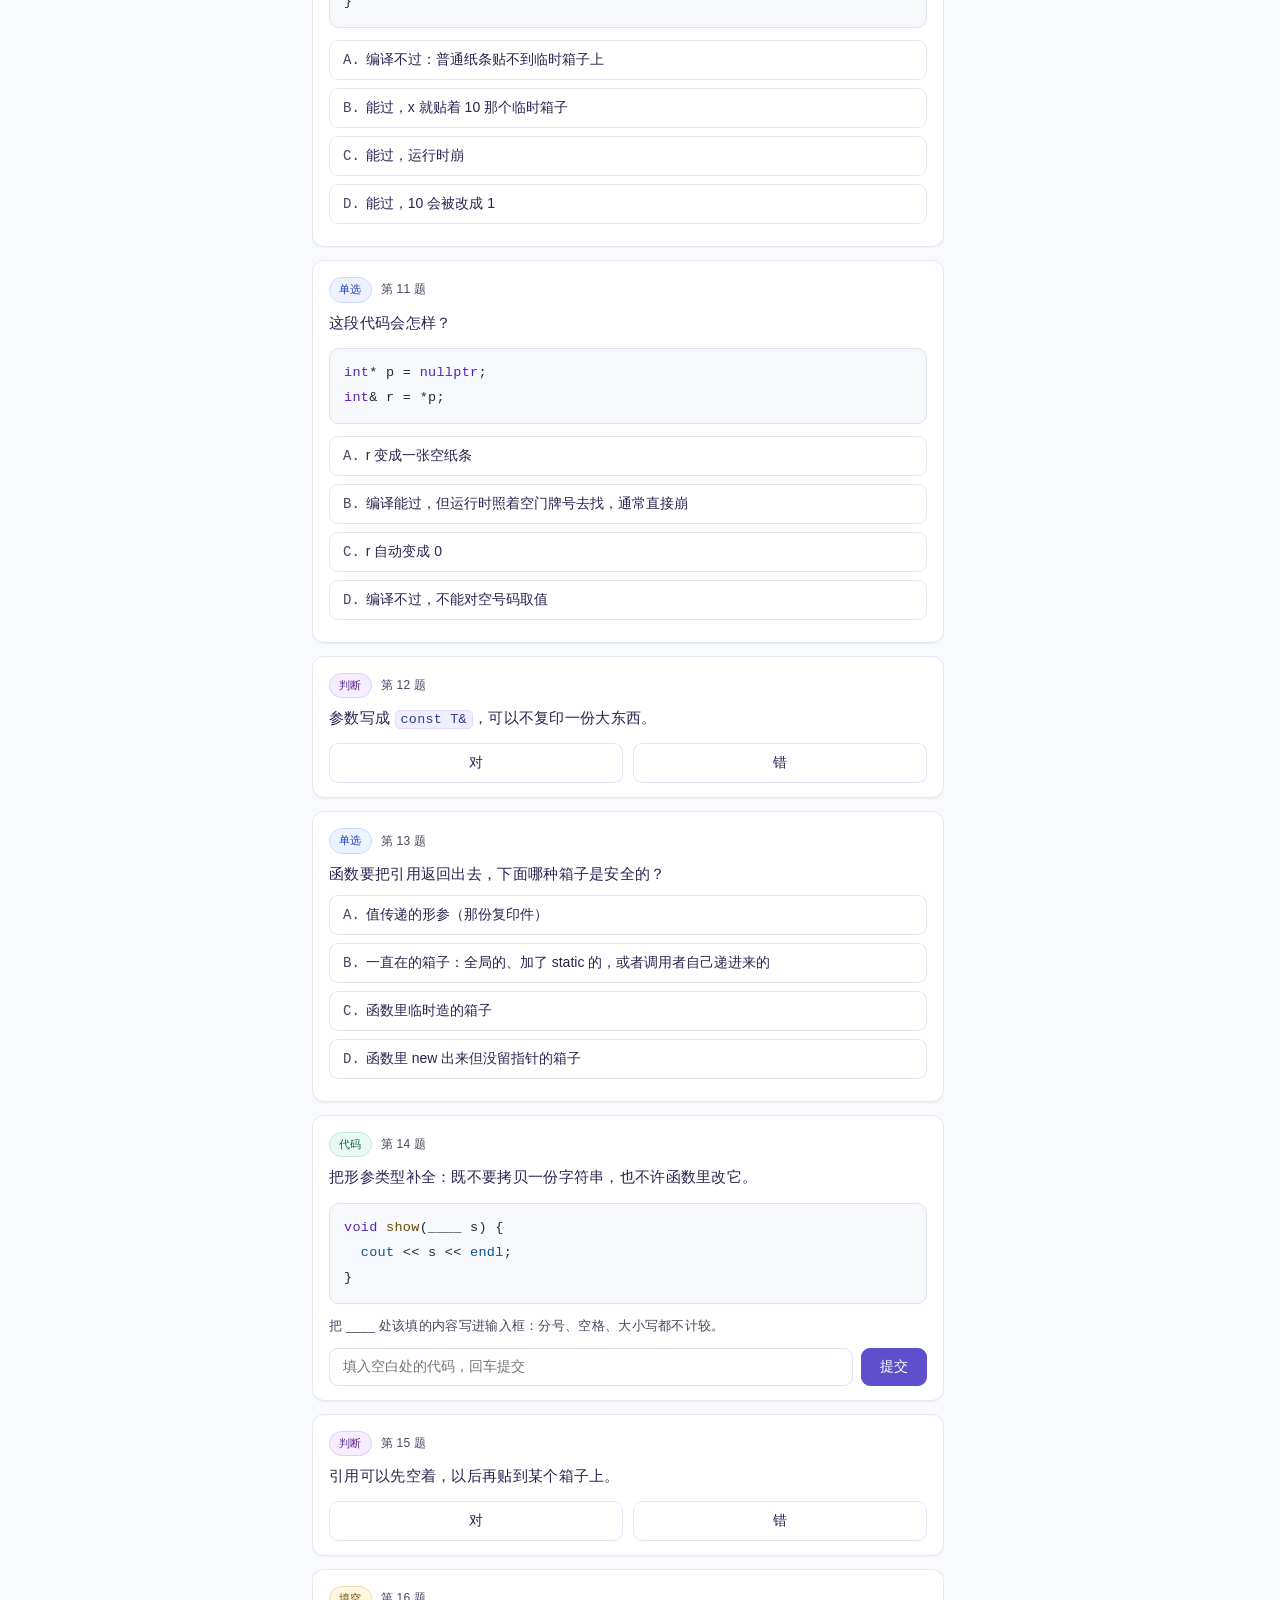
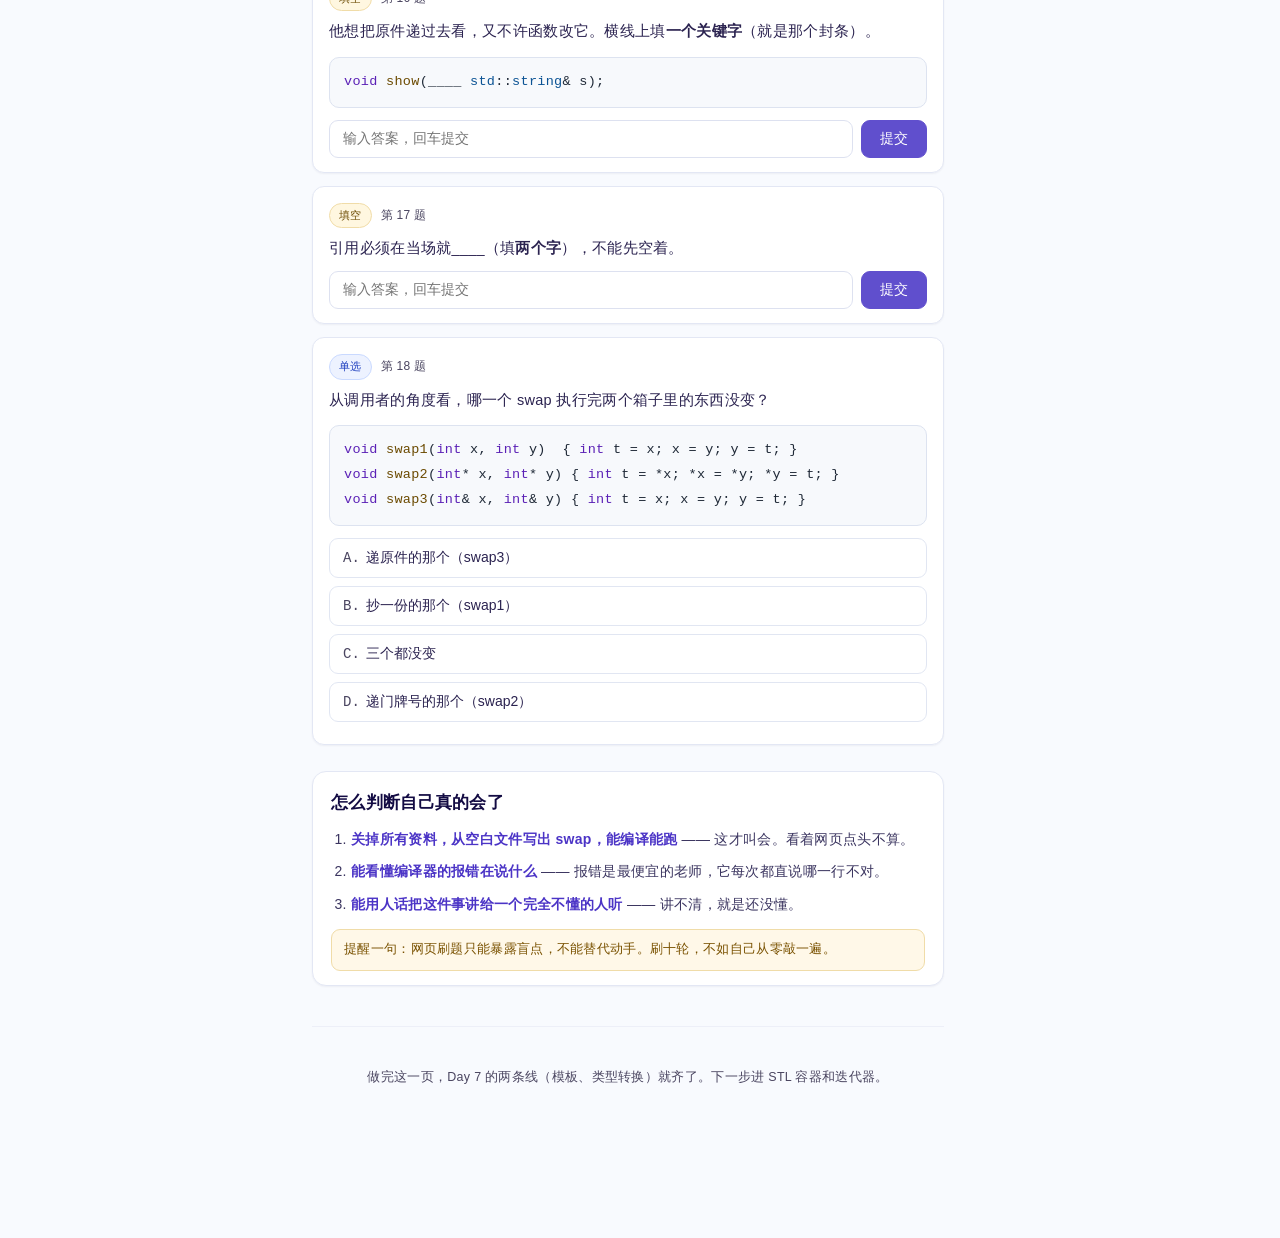
==== commit d22d38a2: "feat(day7): 模板与类型转换 20 卡 + 48 题 + 地图 20 节点" ====
--- a/index.html
+++ b/index.html
@@ -5,7 +5,7 @@
 <meta name="viewport" content="width=device-width, initial-scale=1.0">
 <meta name="color-scheme" content="light">
 <meta name="theme-color" content="#ffffff">
-<title>C++ 六天重点 + 练习</title>
+<title>C++ 七天重点 + 练习</title>
 <link rel="icon" href="data:image/svg+xml,%3Csvg xmlns='http://www.w3.org/2000/svg' viewBox='0 0 32 32'%3E%3Crect width='32' height='32' rx='7' fill='%23130B43'/%3E%3Ctext x='16' y='22' font-size='15' text-anchor='middle' fill='%23ffffff' font-family='monospace'%3EC%2B%2B%3C/text%3E%3C/svg%3E">
 <link rel="stylesheet" href="assets/style.css">
 <script src="assets/prefs.js"></script>
@@ -15,7 +15,7 @@
 
 <header class="topnav" id="topnav">
   <div class="tn-inner">
-    <a class="brand" href="#day1" aria-label="C++ 六天 · 回到 Day 1">
+    <a class="brand" href="#day1" aria-label="C++ 七天 · 回到 Day 1">
       <span class="brand-mark" aria-hidden="true">C++</span>
       <span class="brand-name">cpp<span>·</span>study</span>
     </a>
@@ -29,7 +29,7 @@
       <a href="#review" id="navReview">复习<i class="rvbadge hide" id="rvNavBadge"></i></a>
     </nav>
     <div class="tn-right">
-      <span class="tn-prog" id="tnProg">已过 0/80</span>
+      <span class="tn-prog" id="tnProg">已过 0/100</span>
       <button class="tn-ic" id="tnBell" type="button" aria-label="通知">
         <svg width="16" height="16" viewBox="0 0 24 24" fill="none" stroke="currentColor" stroke-width="2" stroke-linecap="round" aria-hidden="true"><path d="M18 8a6 6 0 1 0-12 0c0 7-3 8-3 8h18s-3-1-3-8"/><path d="M13.7 21a2 2 0 0 1-3.4 0"/></svg>
       </button>
@@ -73,9 +73,9 @@
               <button class="tab" id="tabPractice" role="tab" aria-selected="false" type="button">练习</button>
             </div>
             <nav class="nav" aria-label="页面锚点">
-              <a href="#day1">Day 1</a><a href="#day2">Day 2</a><a href="#day3">Day 3</a><a href="#day4">Day 4</a><a href="#day5">Day 5</a><a href="#day6">Day 6</a>
-              <a href="#practice1">Day 1 练习</a><a href="#practice2">Day 2 练习</a><a href="#practice3">Day 3 练习</a><a href="#practice4">Day 4 练习</a><a href="#practice5">Day 5 练习</a><a href="#practice6">Day 6 练习</a>
-              <a href="#task1">Day 1 动手</a><a href="#task2">Day 2 动手</a><a href="#task3">Day 3 动手</a><a href="#task4">Day 4 动手</a><a href="#task5">Day 5 动手</a><a href="#task6">Day 6 动手</a>
+              <a href="#day1">Day 1</a><a href="#day2">Day 2</a><a href="#day3">Day 3</a><a href="#day4">Day 4</a><a href="#day5">Day 5</a><a href="#day6">Day 6</a><a href="#day7">Day 7</a>
+              <a href="#practice1">Day 1 练习</a><a href="#practice2">Day 2 练习</a><a href="#practice3">Day 3 练习</a><a href="#practice4">Day 4 练习</a><a href="#practice5">Day 5 练习</a><a href="#practice6">Day 6 练习</a><a href="#practice7">Day 7 练习</a>
+              <a href="#task1">Day 1 动手</a><a href="#task2">Day 2 动手</a><a href="#task3">Day 3 动手</a><a href="#task4">Day 4 动手</a><a href="#task5">Day 5 动手</a><a href="#task6">Day 6 动手</a><a href="#task7">Day 7 动手</a>
             </nav>
           </div>
         </section>
@@ -98,7 +98,7 @@
               <b>今天进度</b>
               <span class="rail-badge" id="railDay">Day 1</span>
             </div>
-            <p class="rail-num">第 <b id="railIdx">1</b><span>/<span id="railTotal">80</span> 张</span></p>
+            <p class="rail-num">第 <b id="railIdx">1</b><span>/<span id="railTotal">100</span> 张</span></p>
             <div class="rail-track" aria-hidden="true"><i id="railBar"></i></div>
             <div class="rail-lvs" id="railLvs">
               <span class="rlv" data-lv="read"><i></i>读讲解</span>
@@ -118,7 +118,7 @@
           </div>
           <div class="rail-card rail-mini">
             <b>换一天 / 刷题</b>
-            <p>六天各自独立计分，切换只影响当前这一屏。</p>
+            <p>七天各自独立计分，切换只影响当前这一屏。</p>
             <div class="rail-brush">
               <button class="again" id="againTop1" type="button">Day 1 刷题</button>
               <button class="again" id="againTop2" type="button">Day 2 刷题</button>
@@ -126,11 +126,12 @@
               <button class="again" id="againTop4" type="button">Day 4 刷题</button>
               <button class="again" id="againTop5" type="button">Day 5 刷题</button>
               <button class="again" id="againTop6" type="button">Day 6 刷题</button>
+              <button class="again" id="againTop7" type="button">Day 7 刷题</button>
             </div>
           </div>
           <details class="rail-card about">
             <summary>这份页面在讲什么</summary>
-            <p class="sub">给刚学完 C、正在转 C++ 的嵌入式初学者：先吃透引用和内存，再把类、构造、析构这条线串起来，补上 static、this、const 和封装，过运算符重载与继承，最后用虚函数把多态与异常补齐。所有示例都能在电脑上直接编译运行，不需要开发板；等以后有板子，再回来看标了「以后有板子再看」的部分。</p>
+            <p class="sub">给刚学完 C、正在转 C++ 的嵌入式初学者：先吃透引用和内存，再把类、构造、析构这条线串起来，补上 static、this、const 和封装，过运算符重载与继承，用虚函数把多态与异常补齐，最后进模板和类型转换。所有示例都能在电脑上直接编译运行，不需要开发板；等以后有板子，再回来看标了「以后有板子再看」的部分。</p>
             <p class="only">本页只保留当前阶段必学内容，其余等学完对象生命周期再补。</p>
             <div class="tags">
               <span class="tag">C 已学完</span>
@@ -141,13 +142,15 @@
               <span class="tag">Day 4</span>
               <span class="tag">Day 5</span>
               <span class="tag">Day 6</span>
+              <span class="tag">Day 7</span>
               <span class="tag">Day 1 题库 56 道</span>
               <span class="tag">Day 2 题库 38 道</span>
               <span class="tag">Day 3 题库 41 道</span>
               <span class="tag">Day 4 题库 41 道</span>
               <span class="tag">Day 5 题库 46 道</span>
               <span class="tag">Day 6 题库 46 道</span>
-              <span class="tag">六套练习各自独立</span>
+              <span class="tag">Day 7 题库 48 道</span>
+              <span class="tag">七套练习各自独立</span>
               <span class="tag">动手任务无需开发板</span>
             </div>
           </details>
@@ -178,6 +181,10 @@
             <section class="tasks" id="task6"></section>
             <div class="gloss-wrap" id="gloss6"></div>
           </div>
+          <div class="day-part" data-day="day7" hidden>
+            <section class="tasks" id="task7"></section>
+            <div class="gloss-wrap" id="gloss7"></div>
+          </div>
 
           <div class="day-part" data-day="day1">
             <div class="sec-title pr-title" id="practice1">Day 1 练习<span class="pr-tag">只抽 Day 1 的题 · 独立计分</span></div>
@@ -267,6 +274,21 @@
 
             <div id="qlist6"></div>
             <div id="summary6"></div>
+          </div>
+
+          <div class="day-part" data-day="day7" hidden>
+            <div class="sec-title pr-title" id="practice7">Day 7 练习<span class="pr-tag">只抽 Day 7 的题 · 独立计分</span></div>
+            <p class="sec-desc">从 Day 7 的 <b>48</b> 道题里随机抽 <b>7 单选 + 3 填空 + 3 判断 + 3 代码</b>，打乱顺序、轮内不重复。这一套的进度、得分、错题、报告只算 Day 7，和 Day 1–6 互不影响。</p>
+
+            <div class="stats">
+              <div class="stat"><div class="lab">本轮进度</div><div class="val" id="stProg7">0 / 16</div></div>
+              <div class="stat"><div class="lab">得分</div><div class="val blue" id="stScore7">0</div></div>
+              <div class="stat"><div class="lab">正确率</div><div class="val" id="stRate7">—</div></div>
+              <button class="again" id="againBar7">再来一轮</button>
+            </div>
+
+            <div id="qlist7"></div>
+            <div id="summary7"></div>
           </div>
 
           <section class="check">
@@ -279,7 +301,7 @@
             <p class="check-tip">提醒一句：网页刷题只能暴露盲点，不能替代动手。刷十轮，不如自己从零敲一遍。</p>
           </section>
 
-          <footer>做完这一页，Day 6 的两条线（多态、异常）就齐了。下一步把模板和 STL 接上。</footer>
+          <footer>做完这一页，Day 7 的两条线（模板、类型转换）就齐了。下一步进 STL 容器和迭代器。</footer>
         </div>
       </div>
     </main>
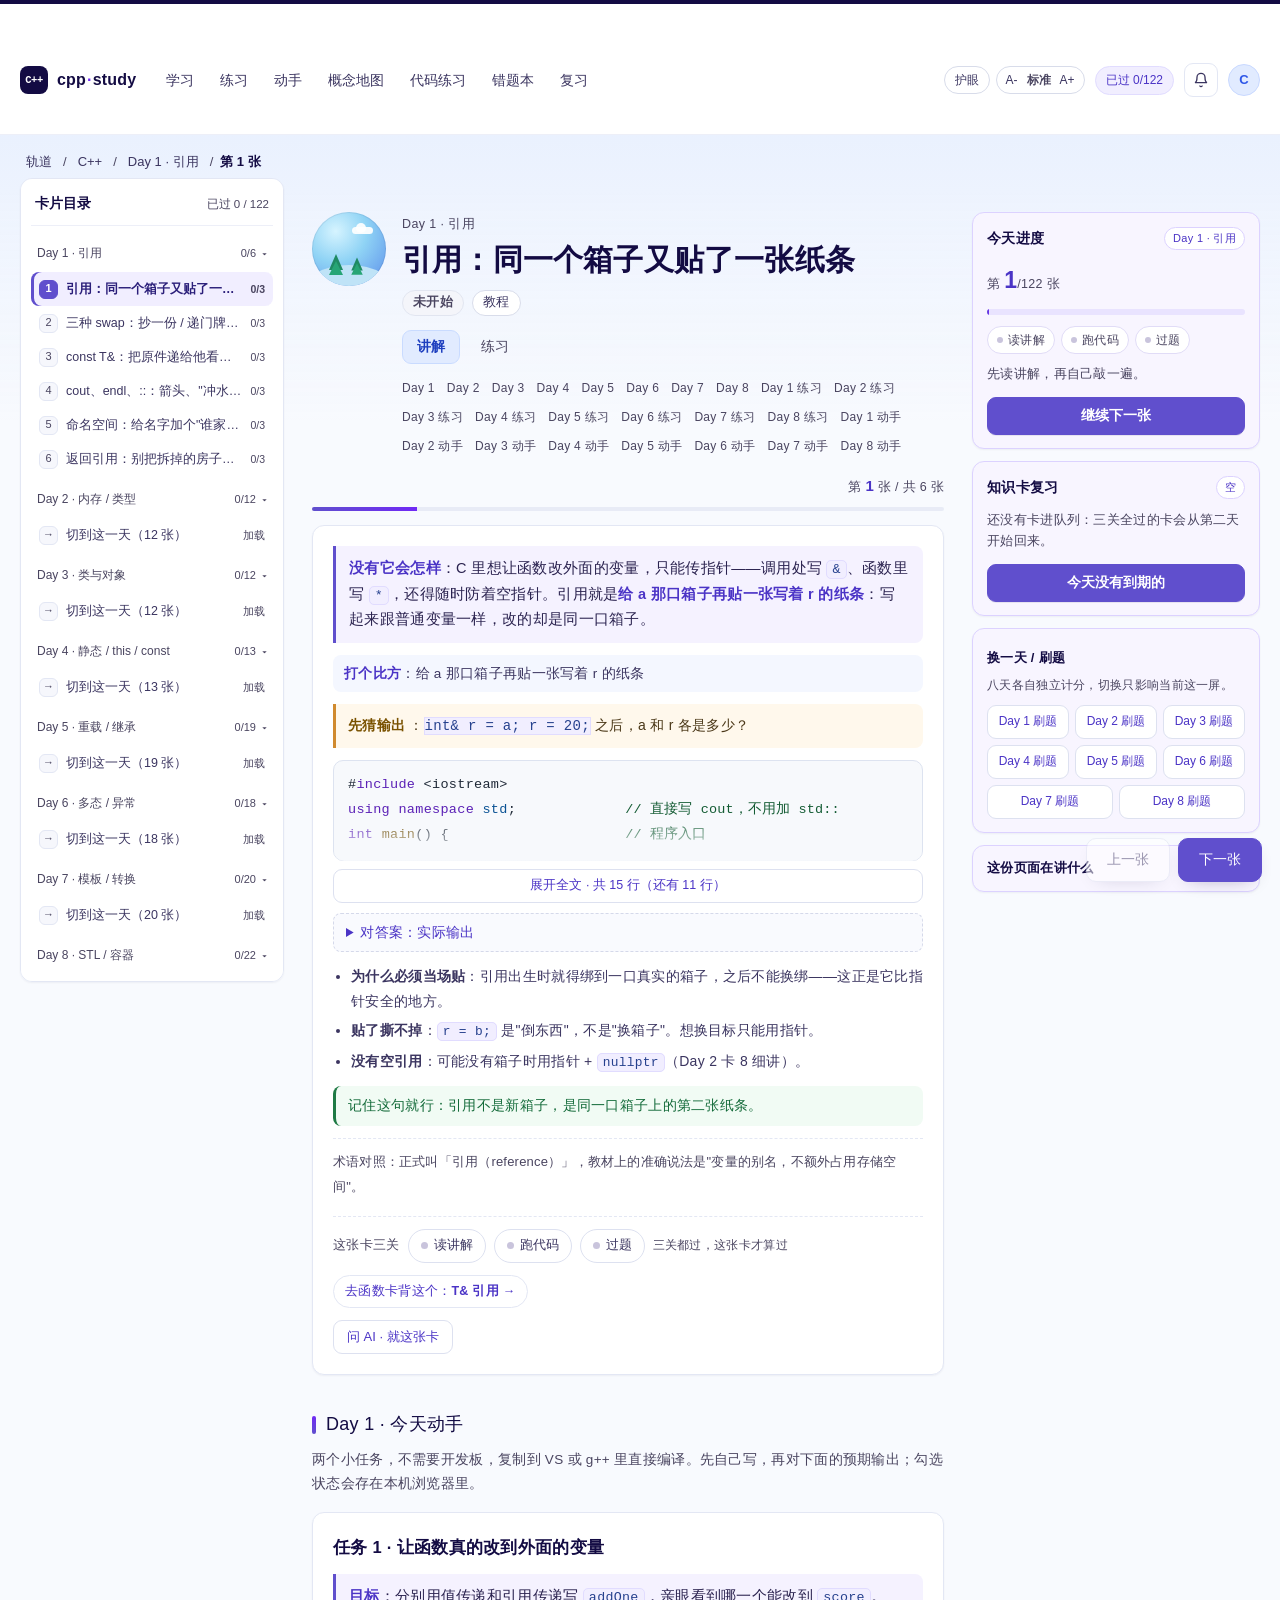
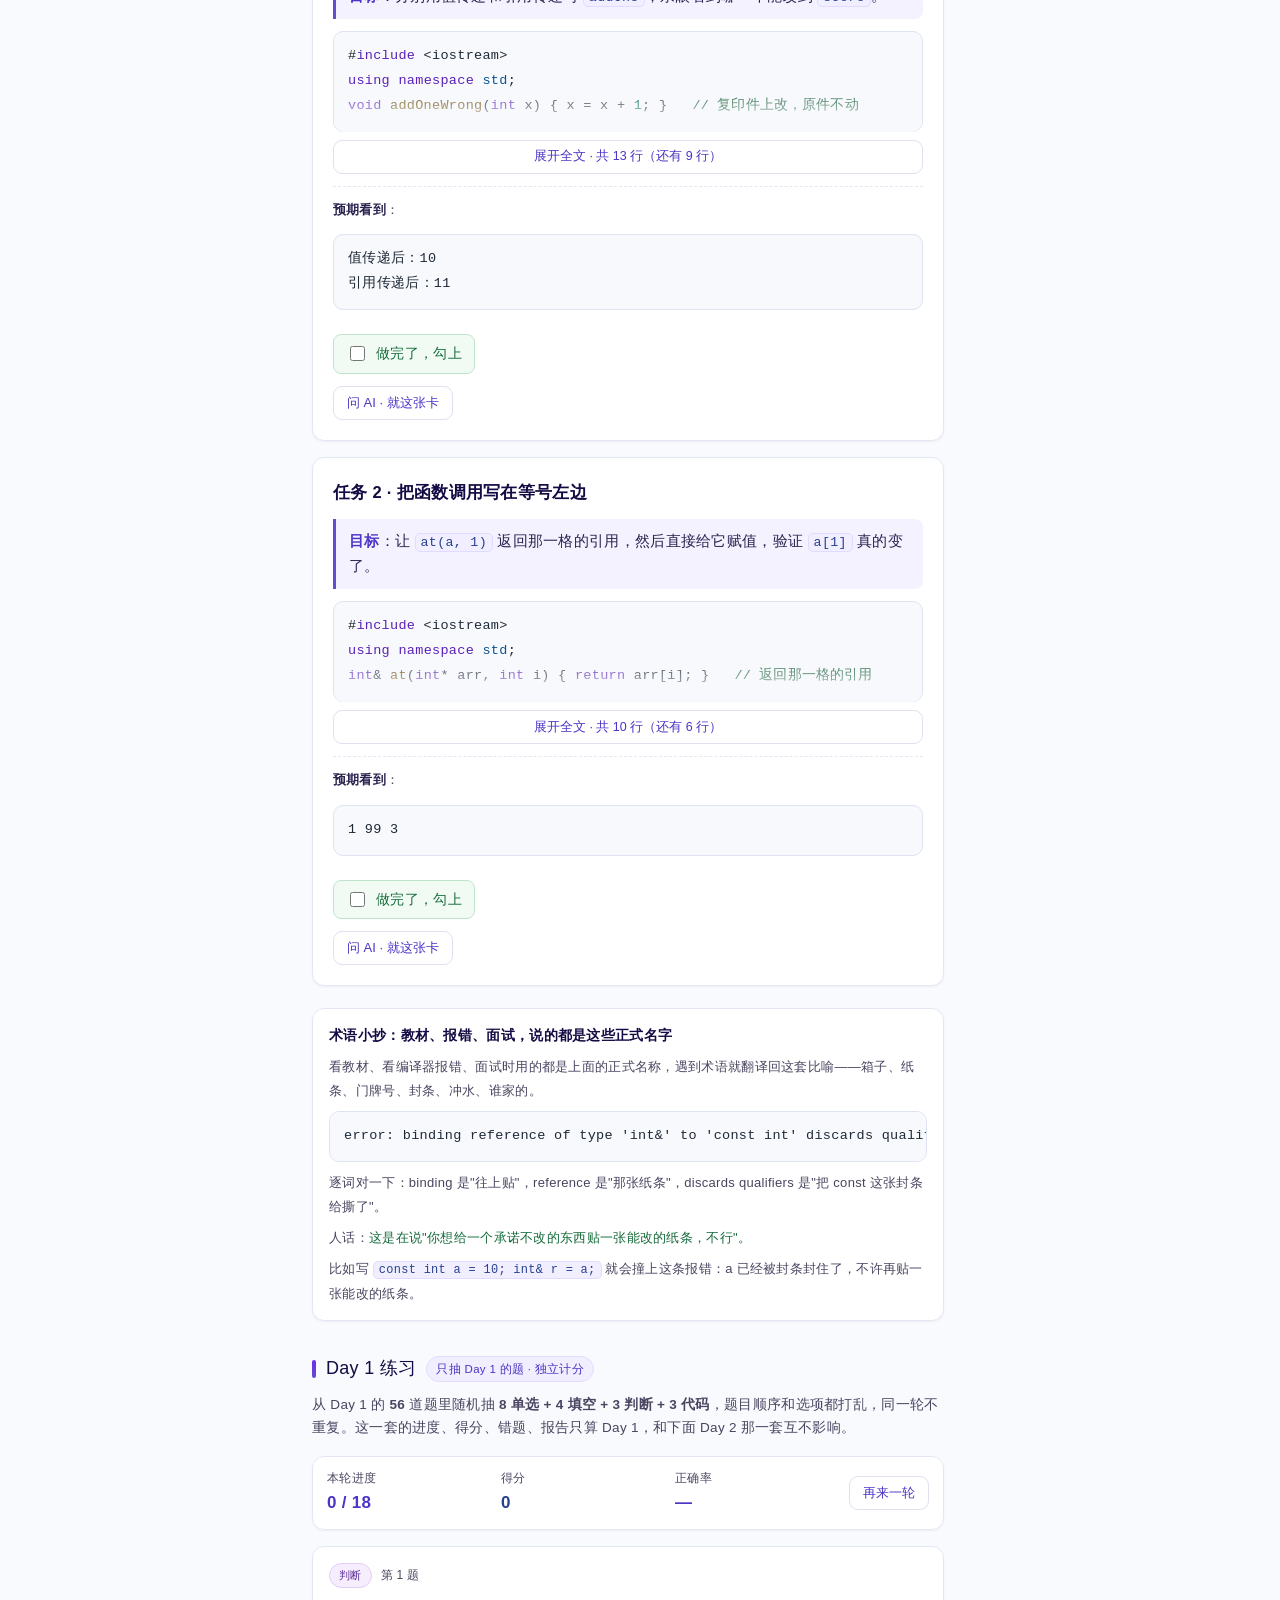
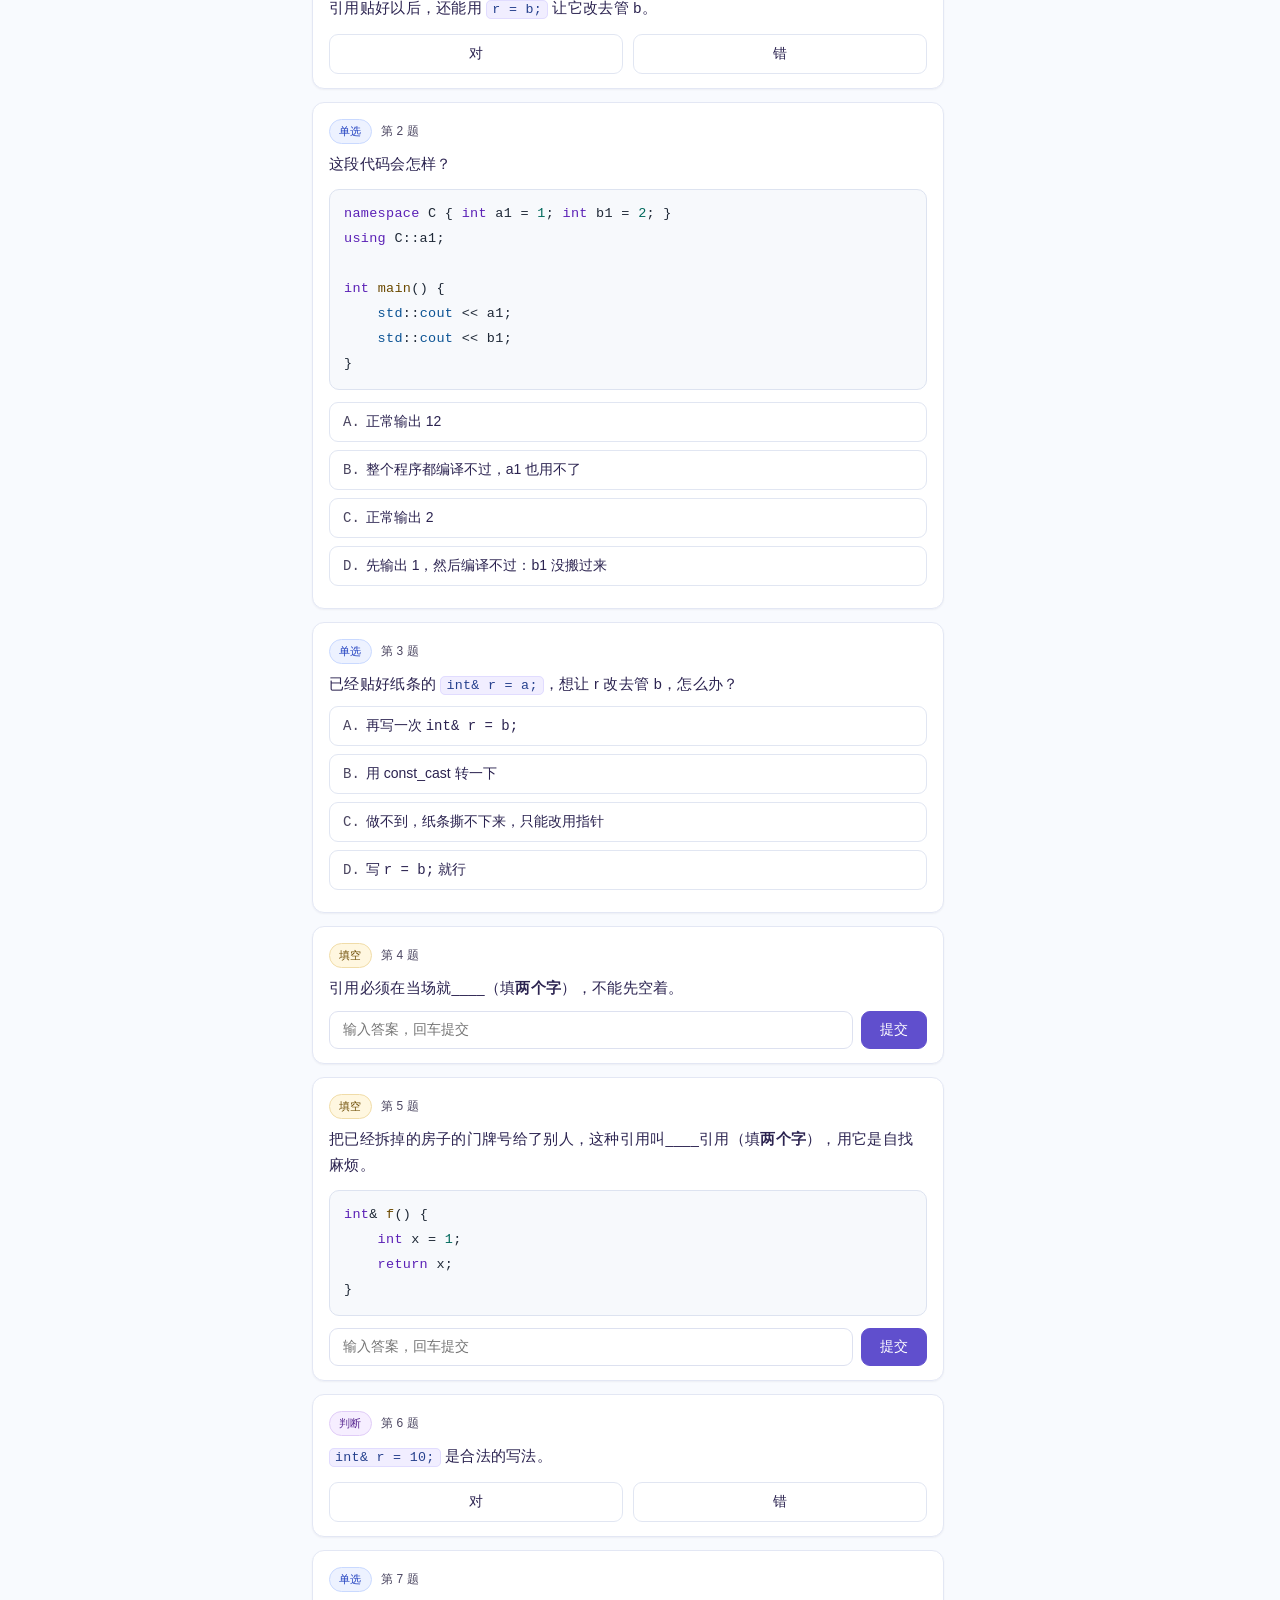
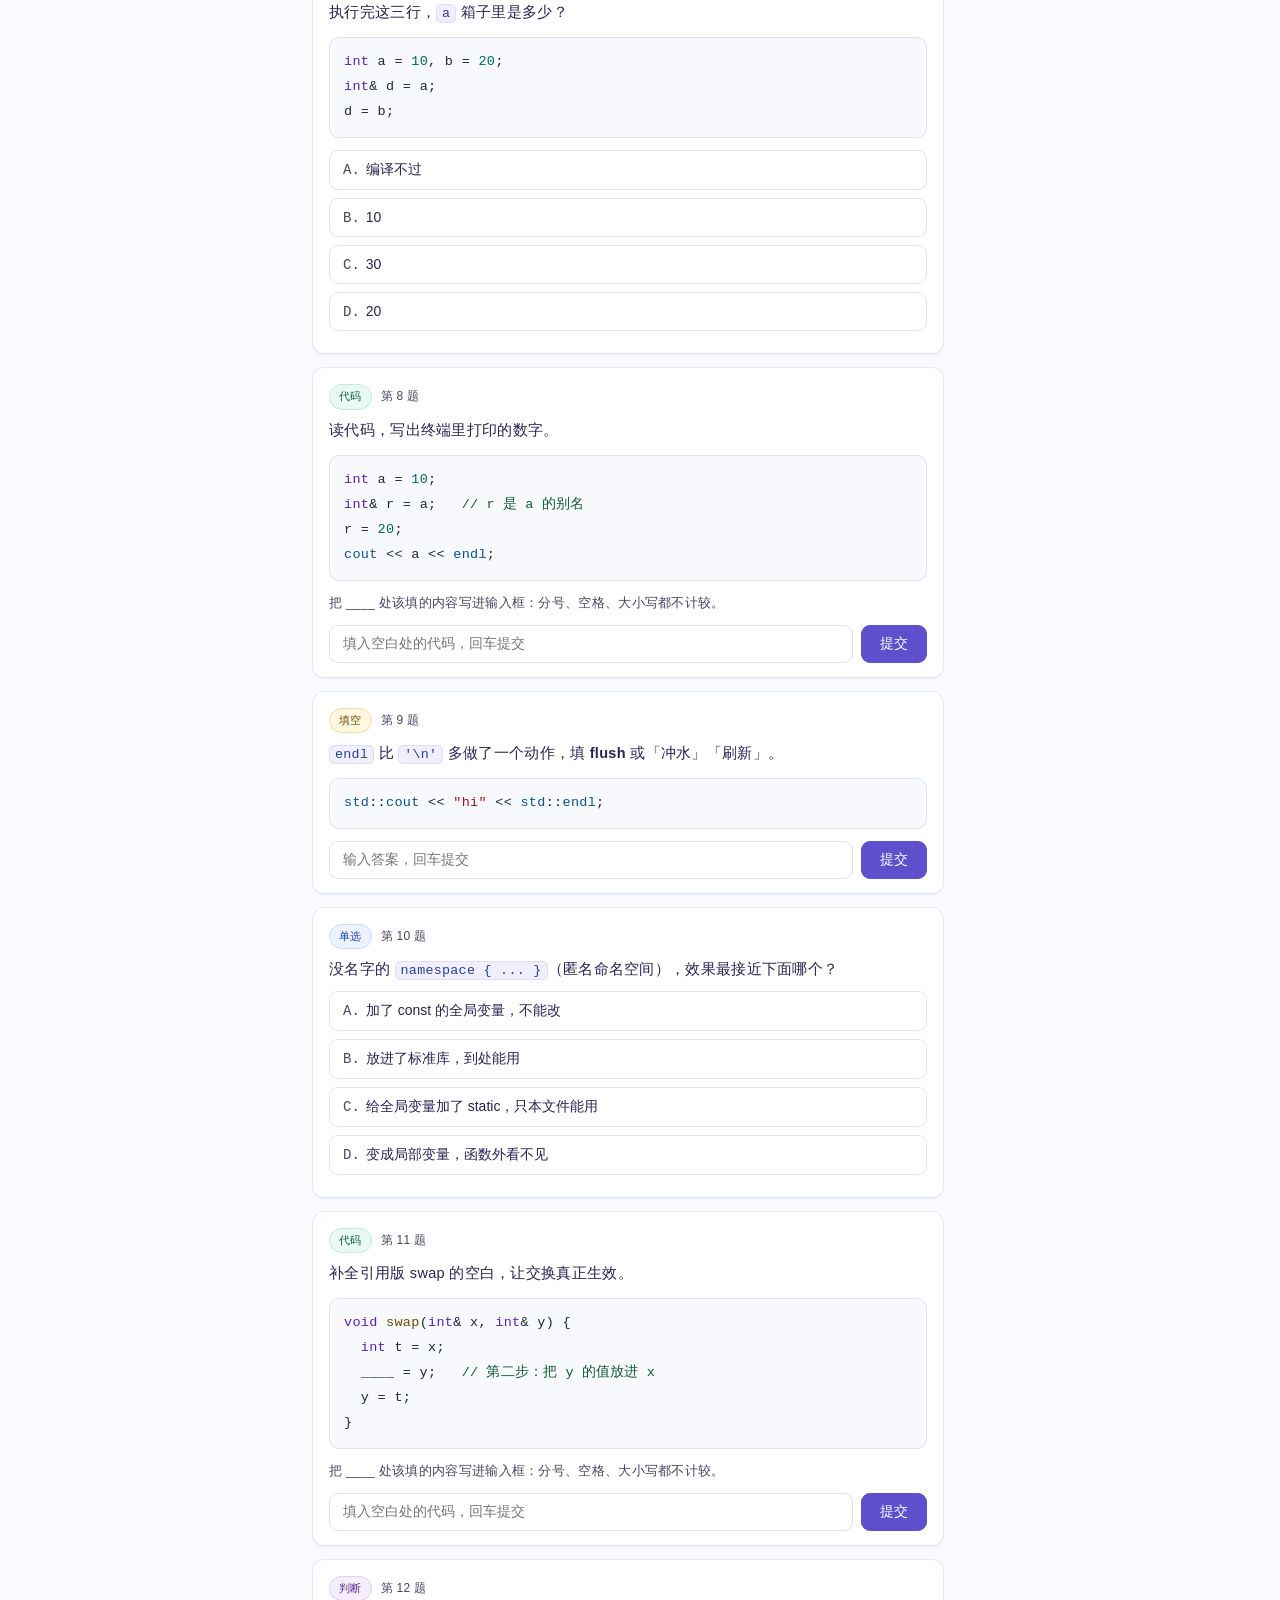
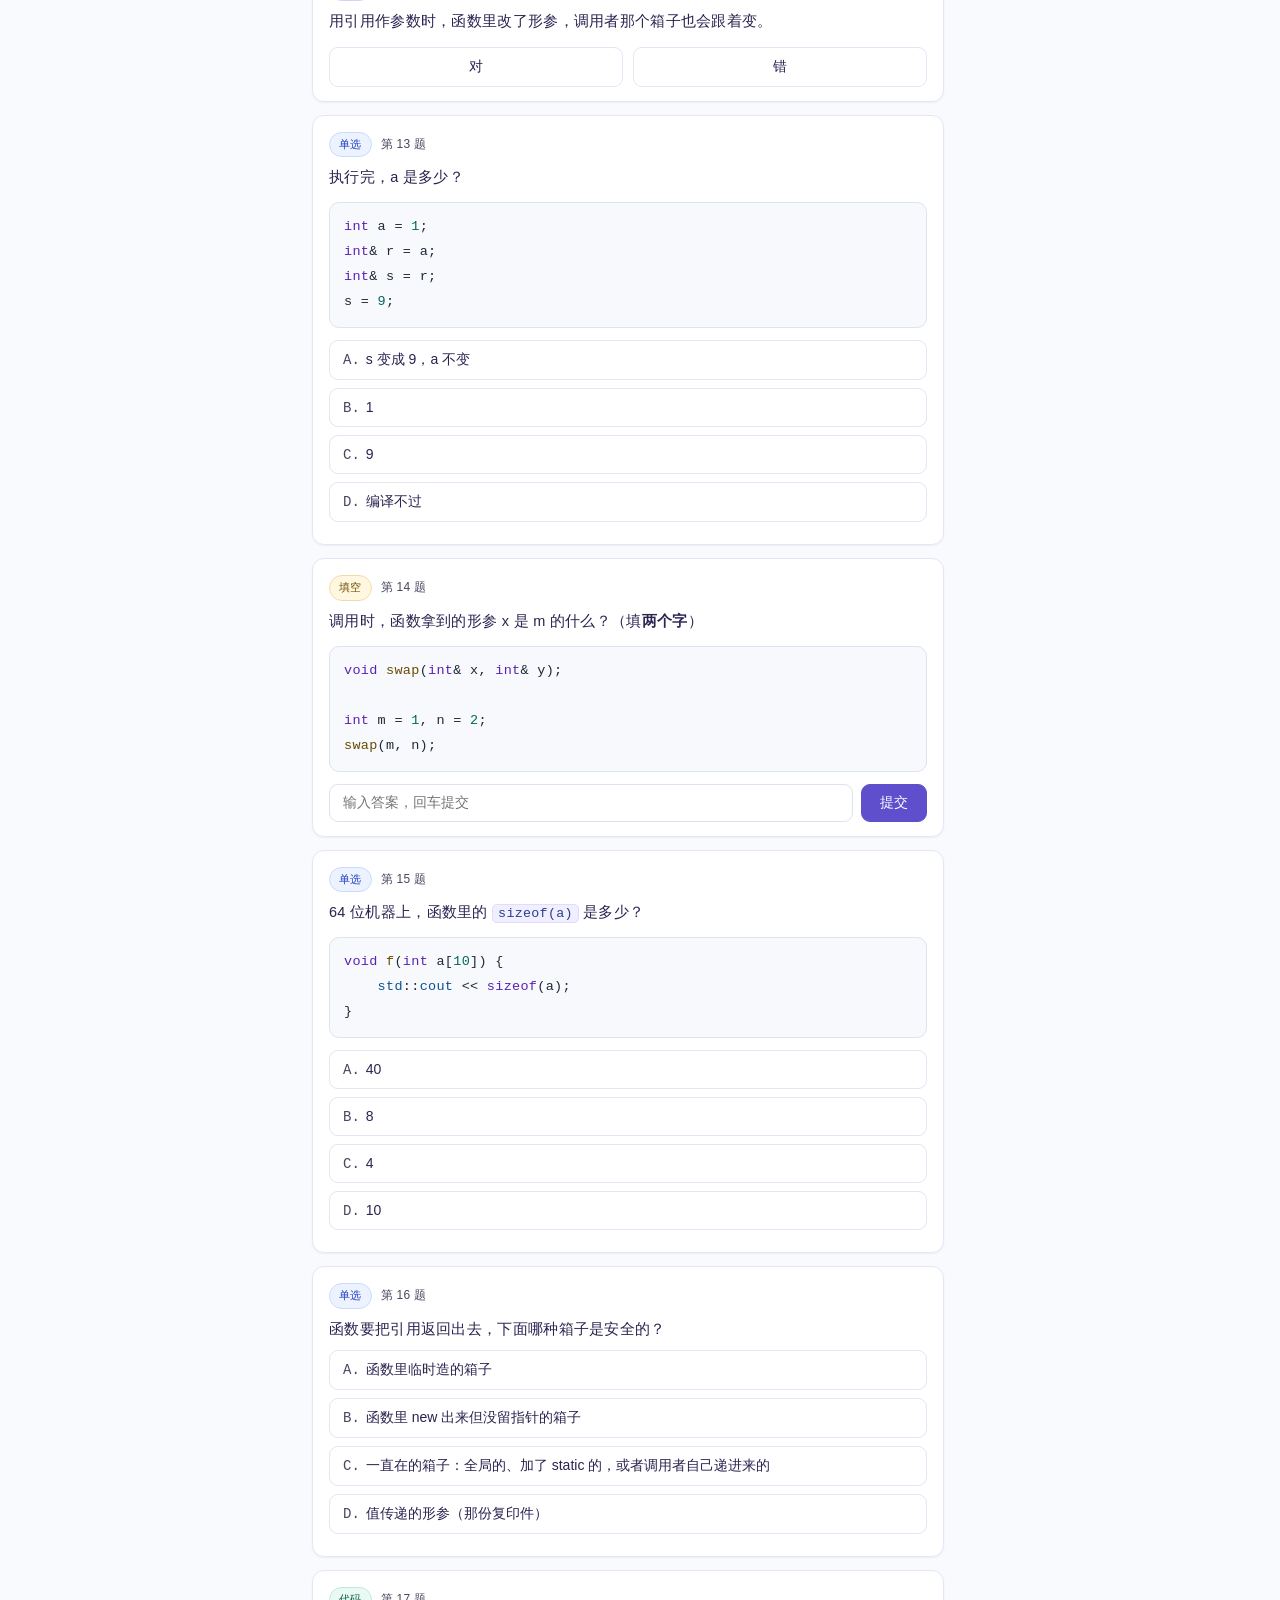
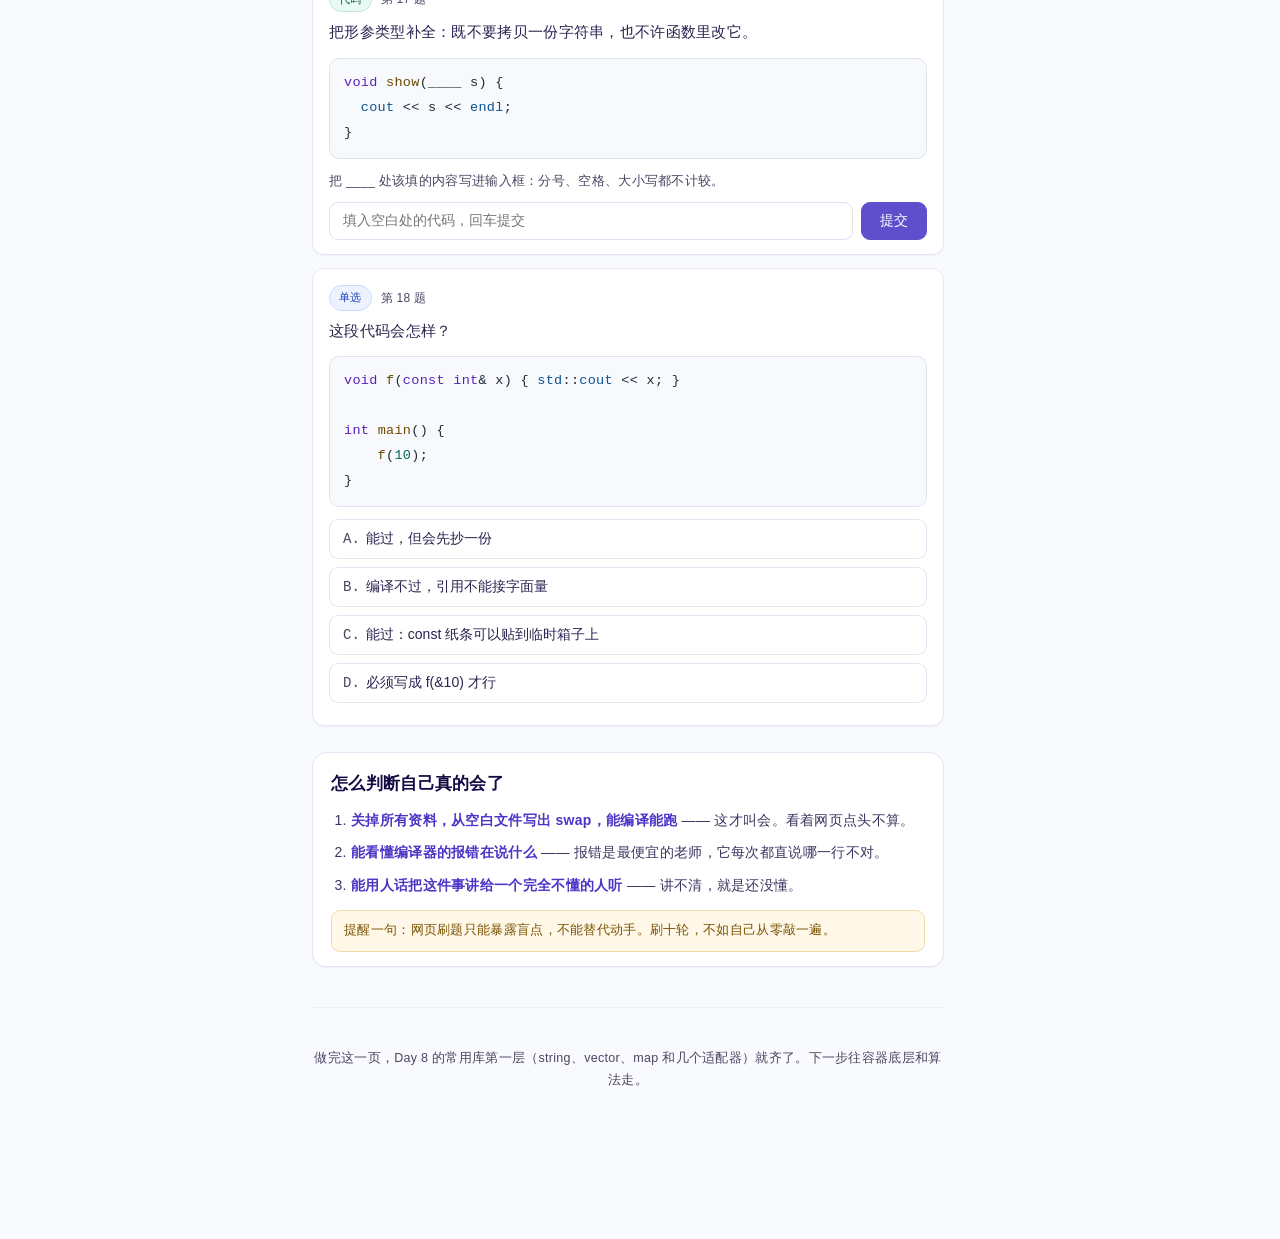
==== commit f5292b90: "feat(day8): STL 与常用容器 22 卡 + 50 题 + 地图 22 节点" ====
--- a/index.html
+++ b/index.html
@@ -5,7 +5,7 @@
 <meta name="viewport" content="width=device-width, initial-scale=1.0">
 <meta name="color-scheme" content="light">
 <meta name="theme-color" content="#ffffff">
-<title>C++ 七天重点 + 练习</title>
+<title>C++ 八天重点 + 练习</title>
 <link rel="icon" href="data:image/svg+xml,%3Csvg xmlns='http://www.w3.org/2000/svg' viewBox='0 0 32 32'%3E%3Crect width='32' height='32' rx='7' fill='%23130B43'/%3E%3Ctext x='16' y='22' font-size='15' text-anchor='middle' fill='%23ffffff' font-family='monospace'%3EC%2B%2B%3C/text%3E%3C/svg%3E">
 <link rel="stylesheet" href="assets/style.css">
 <script src="assets/prefs.js"></script>
@@ -15,7 +15,7 @@
 
 <header class="topnav" id="topnav">
   <div class="tn-inner">
-    <a class="brand" href="#day1" aria-label="C++ 七天 · 回到 Day 1">
+    <a class="brand" href="#day1" aria-label="C++ 八天 · 回到 Day 1">
       <span class="brand-mark" aria-hidden="true">C++</span>
       <span class="brand-name">cpp<span>·</span>study</span>
     </a>
@@ -29,7 +29,7 @@
       <a href="#review" id="navReview">复习<i class="rvbadge hide" id="rvNavBadge"></i></a>
     </nav>
     <div class="tn-right">
-      <span class="tn-prog" id="tnProg">已过 0/100</span>
+      <span class="tn-prog" id="tnProg">已过 0/122</span>
       <button class="tn-ic" id="tnBell" type="button" aria-label="通知">
         <svg width="16" height="16" viewBox="0 0 24 24" fill="none" stroke="currentColor" stroke-width="2" stroke-linecap="round" aria-hidden="true"><path d="M18 8a6 6 0 1 0-12 0c0 7-3 8-3 8h18s-3-1-3-8"/><path d="M13.7 21a2 2 0 0 1-3.4 0"/></svg>
       </button>
@@ -73,9 +73,9 @@
               <button class="tab" id="tabPractice" role="tab" aria-selected="false" type="button">练习</button>
             </div>
             <nav class="nav" aria-label="页面锚点">
-              <a href="#day1">Day 1</a><a href="#day2">Day 2</a><a href="#day3">Day 3</a><a href="#day4">Day 4</a><a href="#day5">Day 5</a><a href="#day6">Day 6</a><a href="#day7">Day 7</a>
-              <a href="#practice1">Day 1 练习</a><a href="#practice2">Day 2 练习</a><a href="#practice3">Day 3 练习</a><a href="#practice4">Day 4 练习</a><a href="#practice5">Day 5 练习</a><a href="#practice6">Day 6 练习</a><a href="#practice7">Day 7 练习</a>
-              <a href="#task1">Day 1 动手</a><a href="#task2">Day 2 动手</a><a href="#task3">Day 3 动手</a><a href="#task4">Day 4 动手</a><a href="#task5">Day 5 动手</a><a href="#task6">Day 6 动手</a><a href="#task7">Day 7 动手</a>
+              <a href="#day1">Day 1</a><a href="#day2">Day 2</a><a href="#day3">Day 3</a><a href="#day4">Day 4</a><a href="#day5">Day 5</a><a href="#day6">Day 6</a><a href="#day7">Day 7</a><a href="#day8">Day 8</a>
+              <a href="#practice1">Day 1 练习</a><a href="#practice2">Day 2 练习</a><a href="#practice3">Day 3 练习</a><a href="#practice4">Day 4 练习</a><a href="#practice5">Day 5 练习</a><a href="#practice6">Day 6 练习</a><a href="#practice7">Day 7 练习</a><a href="#practice8">Day 8 练习</a>
+              <a href="#task1">Day 1 动手</a><a href="#task2">Day 2 动手</a><a href="#task3">Day 3 动手</a><a href="#task4">Day 4 动手</a><a href="#task5">Day 5 动手</a><a href="#task6">Day 6 动手</a><a href="#task7">Day 7 动手</a><a href="#task8">Day 8 动手</a>
             </nav>
           </div>
         </section>
@@ -98,7 +98,7 @@
               <b>今天进度</b>
               <span class="rail-badge" id="railDay">Day 1</span>
             </div>
-            <p class="rail-num">第 <b id="railIdx">1</b><span>/<span id="railTotal">100</span> 张</span></p>
+            <p class="rail-num">第 <b id="railIdx">1</b><span>/<span id="railTotal">122</span> 张</span></p>
             <div class="rail-track" aria-hidden="true"><i id="railBar"></i></div>
             <div class="rail-lvs" id="railLvs">
               <span class="rlv" data-lv="read"><i></i>读讲解</span>
@@ -118,7 +118,7 @@
           </div>
           <div class="rail-card rail-mini">
             <b>换一天 / 刷题</b>
-            <p>七天各自独立计分，切换只影响当前这一屏。</p>
+            <p>八天各自独立计分，切换只影响当前这一屏。</p>
             <div class="rail-brush">
               <button class="again" id="againTop1" type="button">Day 1 刷题</button>
               <button class="again" id="againTop2" type="button">Day 2 刷题</button>
@@ -127,11 +127,12 @@
               <button class="again" id="againTop5" type="button">Day 5 刷题</button>
               <button class="again" id="againTop6" type="button">Day 6 刷题</button>
               <button class="again" id="againTop7" type="button">Day 7 刷题</button>
+              <button class="again" id="againTop8" type="button">Day 8 刷题</button>
             </div>
           </div>
           <details class="rail-card about">
             <summary>这份页面在讲什么</summary>
-            <p class="sub">给刚学完 C、正在转 C++ 的嵌入式初学者：先吃透引用和内存，再把类、构造、析构这条线串起来，补上 static、this、const 和封装，过运算符重载与继承，用虚函数把多态与异常补齐，最后进模板和类型转换。所有示例都能在电脑上直接编译运行，不需要开发板；等以后有板子，再回来看标了「以后有板子再看」的部分。</p>
+            <p class="sub">给刚学完 C、正在转 C++ 的嵌入式初学者：先吃透引用和内存，再把类、构造、析构这条线串起来，补上 static、this、const 和封装，过运算符重载与继承，用虚函数把多态与异常补齐，再进模板和类型转换，最后进 STL 与常用容器。所有示例都能在电脑上直接编译运行，不需要开发板；等以后有板子，再回来看标了「以后有板子再看」的部分。</p>
             <p class="only">本页只保留当前阶段必学内容，其余等学完对象生命周期再补。</p>
             <div class="tags">
               <span class="tag">C 已学完</span>
@@ -143,6 +144,7 @@
               <span class="tag">Day 5</span>
               <span class="tag">Day 6</span>
               <span class="tag">Day 7</span>
+              <span class="tag">Day 8</span>
               <span class="tag">Day 1 题库 56 道</span>
               <span class="tag">Day 2 题库 38 道</span>
               <span class="tag">Day 3 题库 41 道</span>
@@ -150,7 +152,8 @@
               <span class="tag">Day 5 题库 46 道</span>
               <span class="tag">Day 6 题库 46 道</span>
               <span class="tag">Day 7 题库 48 道</span>
-              <span class="tag">七套练习各自独立</span>
+              <span class="tag">Day 8 题库 50 道</span>
+              <span class="tag">八套练习各自独立</span>
               <span class="tag">动手任务无需开发板</span>
             </div>
           </details>
@@ -185,6 +188,10 @@
             <section class="tasks" id="task7"></section>
             <div class="gloss-wrap" id="gloss7"></div>
           </div>
+          <div class="day-part" data-day="day8" hidden>
+            <section class="tasks" id="task8"></section>
+            <div class="gloss-wrap" id="gloss8"></div>
+          </div>
 
           <div class="day-part" data-day="day1">
             <div class="sec-title pr-title" id="practice1">Day 1 练习<span class="pr-tag">只抽 Day 1 的题 · 独立计分</span></div>
@@ -289,6 +296,21 @@
 
             <div id="qlist7"></div>
             <div id="summary7"></div>
+          </div>
+
+          <div class="day-part" data-day="day8" hidden>
+            <div class="sec-title pr-title" id="practice8">Day 8 练习<span class="pr-tag">只抽 Day 8 的题 · 独立计分</span></div>
+            <p class="sec-desc">从 Day 8 的 <b>50</b> 道题里随机抽 <b>7 单选 + 3 填空 + 3 判断 + 3 代码</b>，打乱顺序、轮内不重复。这一套的进度、得分、错题、报告只算 Day 8，和 Day 1–7 互不影响。</p>
+
+            <div class="stats">
+              <div class="stat"><div class="lab">本轮进度</div><div class="val" id="stProg8">0 / 16</div></div>
+              <div class="stat"><div class="lab">得分</div><div class="val blue" id="stScore8">0</div></div>
+              <div class="stat"><div class="lab">正确率</div><div class="val" id="stRate8">—</div></div>
+              <button class="again" id="againBar8">再来一轮</button>
+            </div>
+
+            <div id="qlist8"></div>
+            <div id="summary8"></div>
           </div>
 
           <section class="check">
@@ -301,7 +323,7 @@
             <p class="check-tip">提醒一句：网页刷题只能暴露盲点，不能替代动手。刷十轮，不如自己从零敲一遍。</p>
           </section>
 
-          <footer>做完这一页，Day 7 的两条线（模板、类型转换）就齐了。下一步进 STL 容器和迭代器。</footer>
+          <footer>做完这一页，Day 8 的常用库第一层（string、vector、map 和几个适配器）就齐了。下一步往容器底层和算法走。</footer>
         </div>
       </div>
     </main>
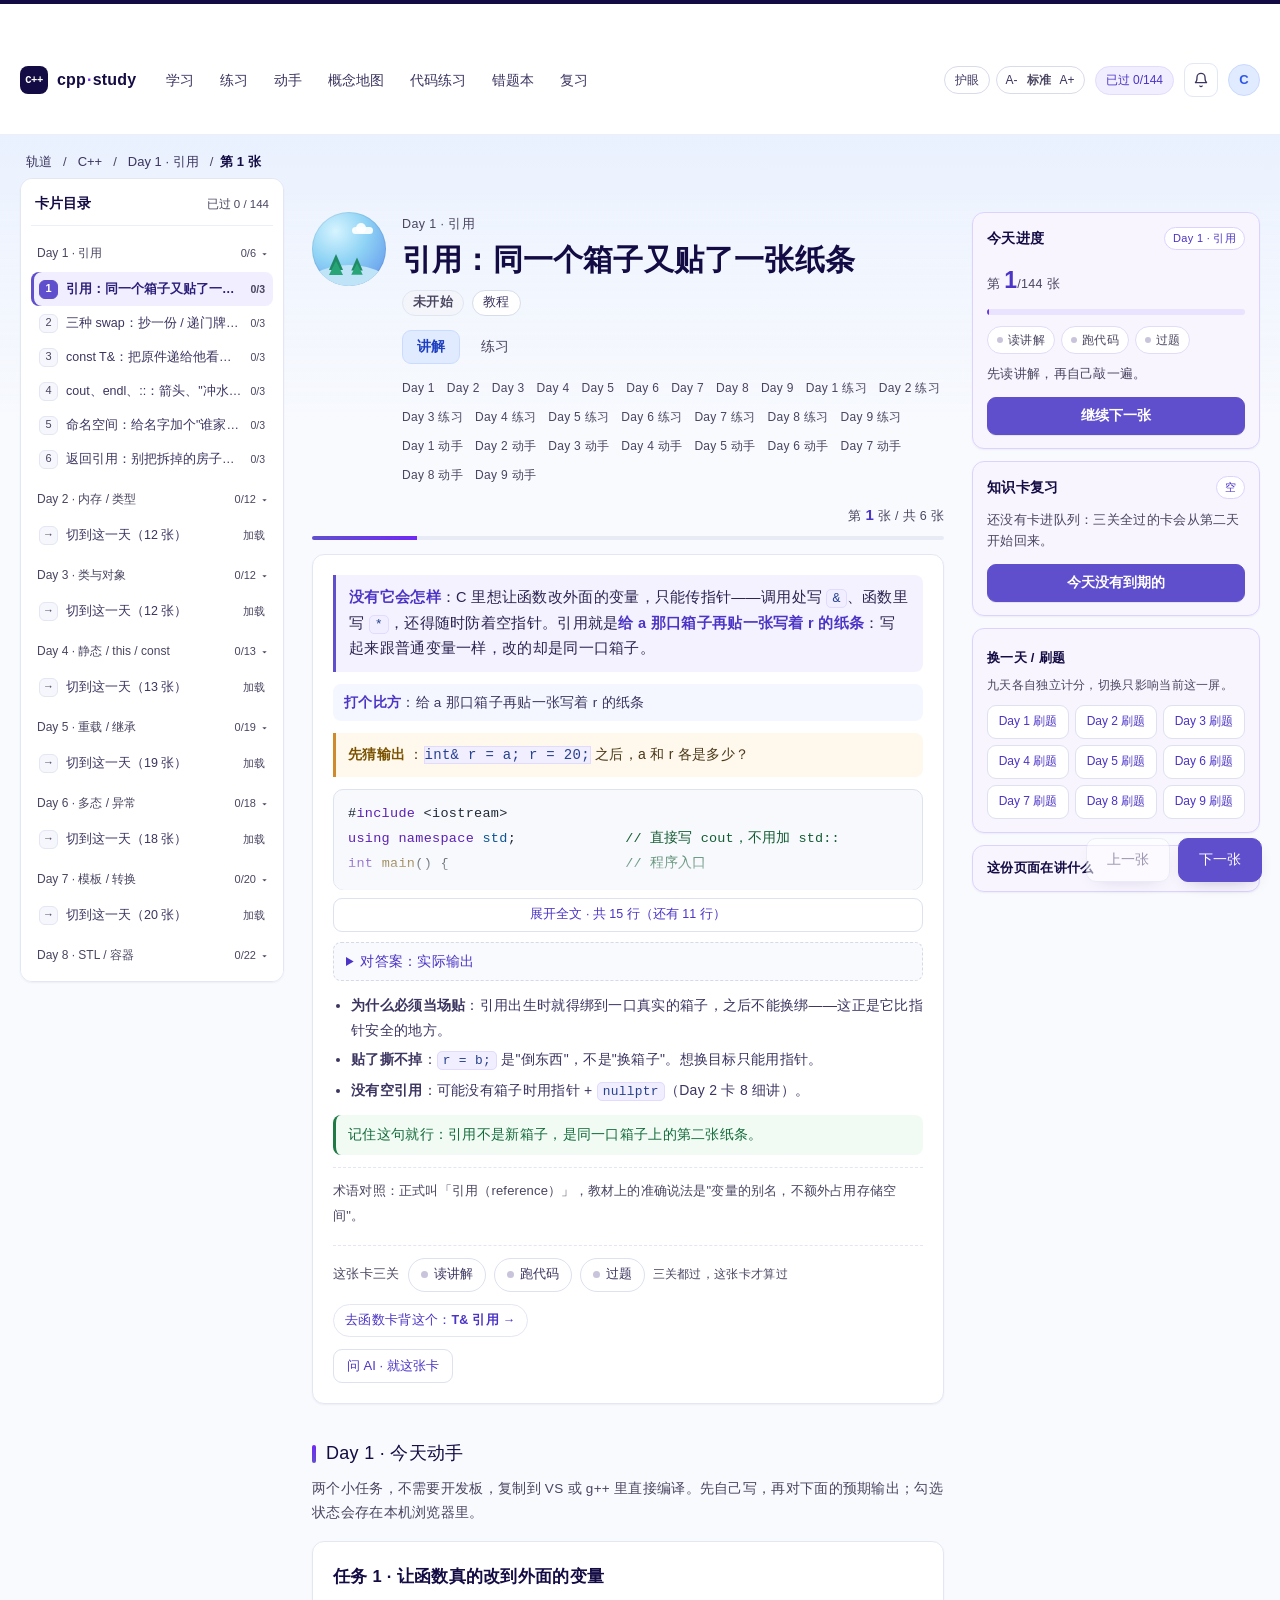
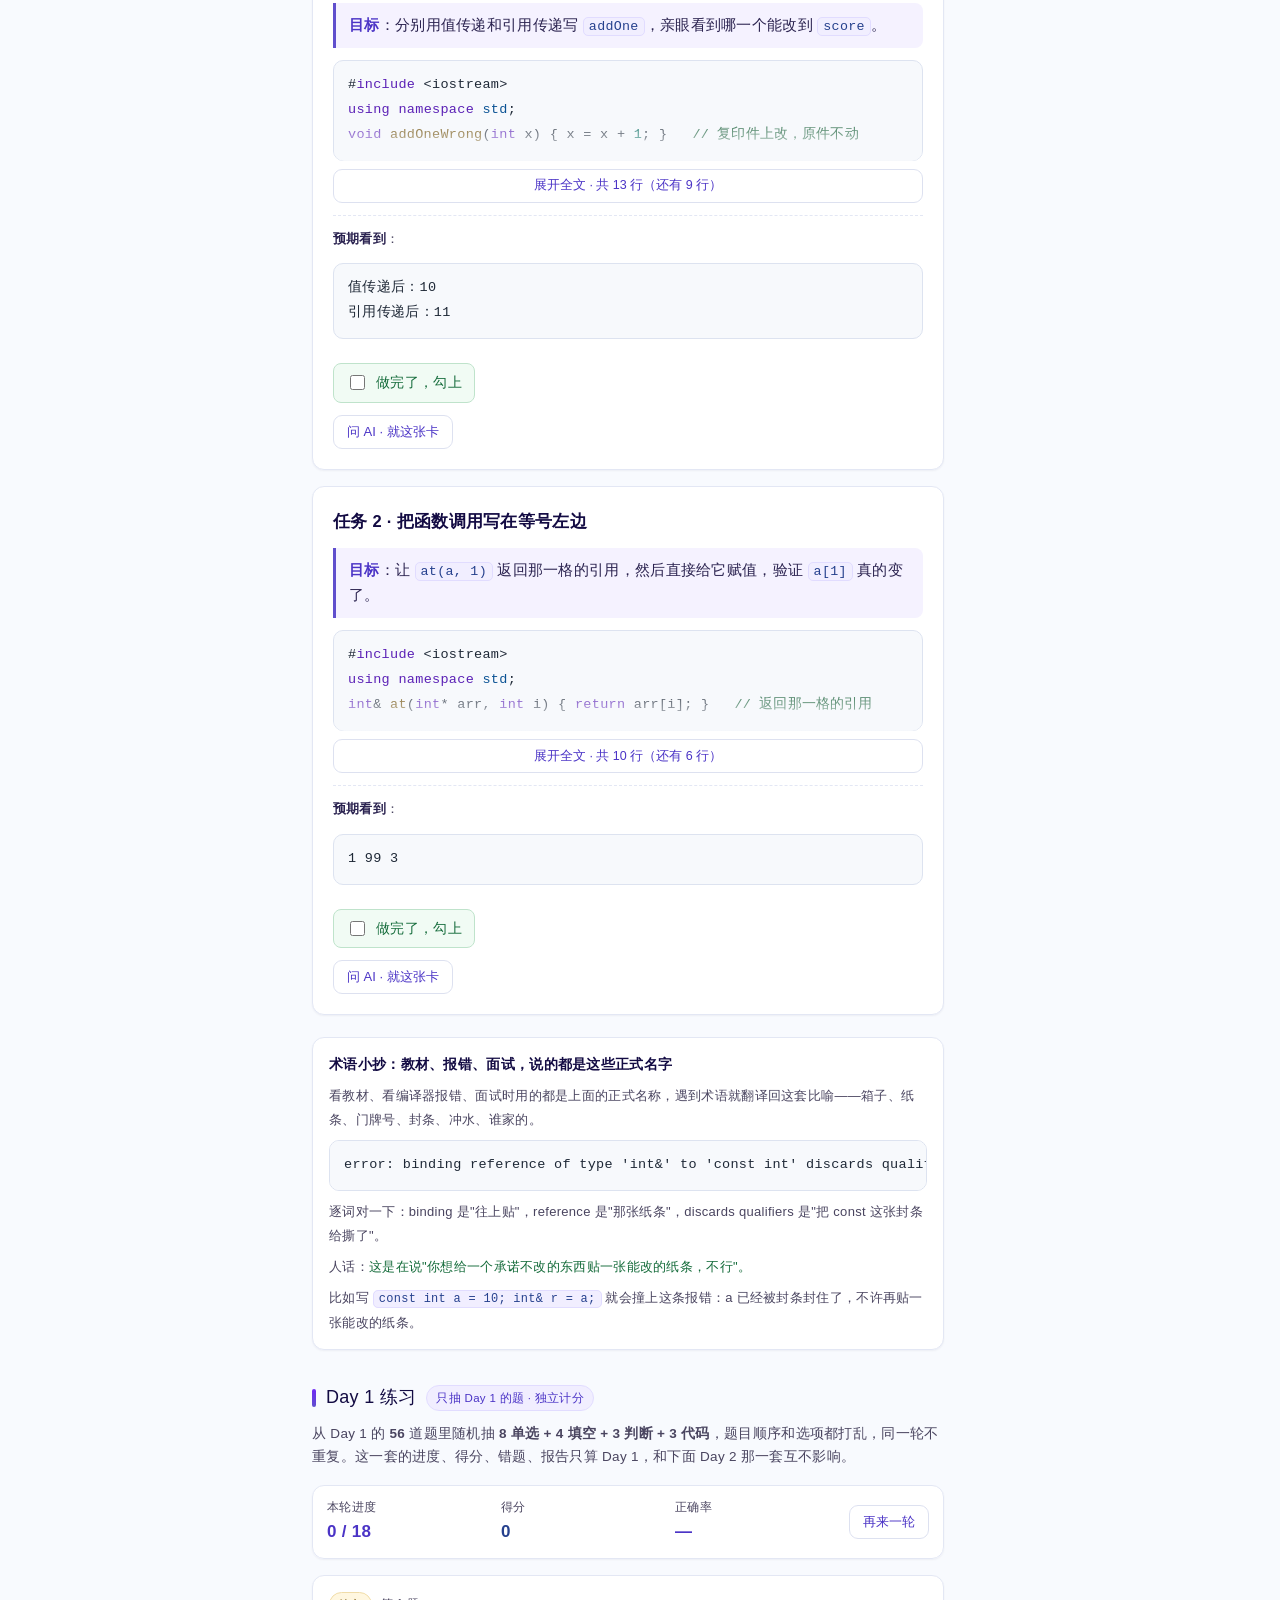
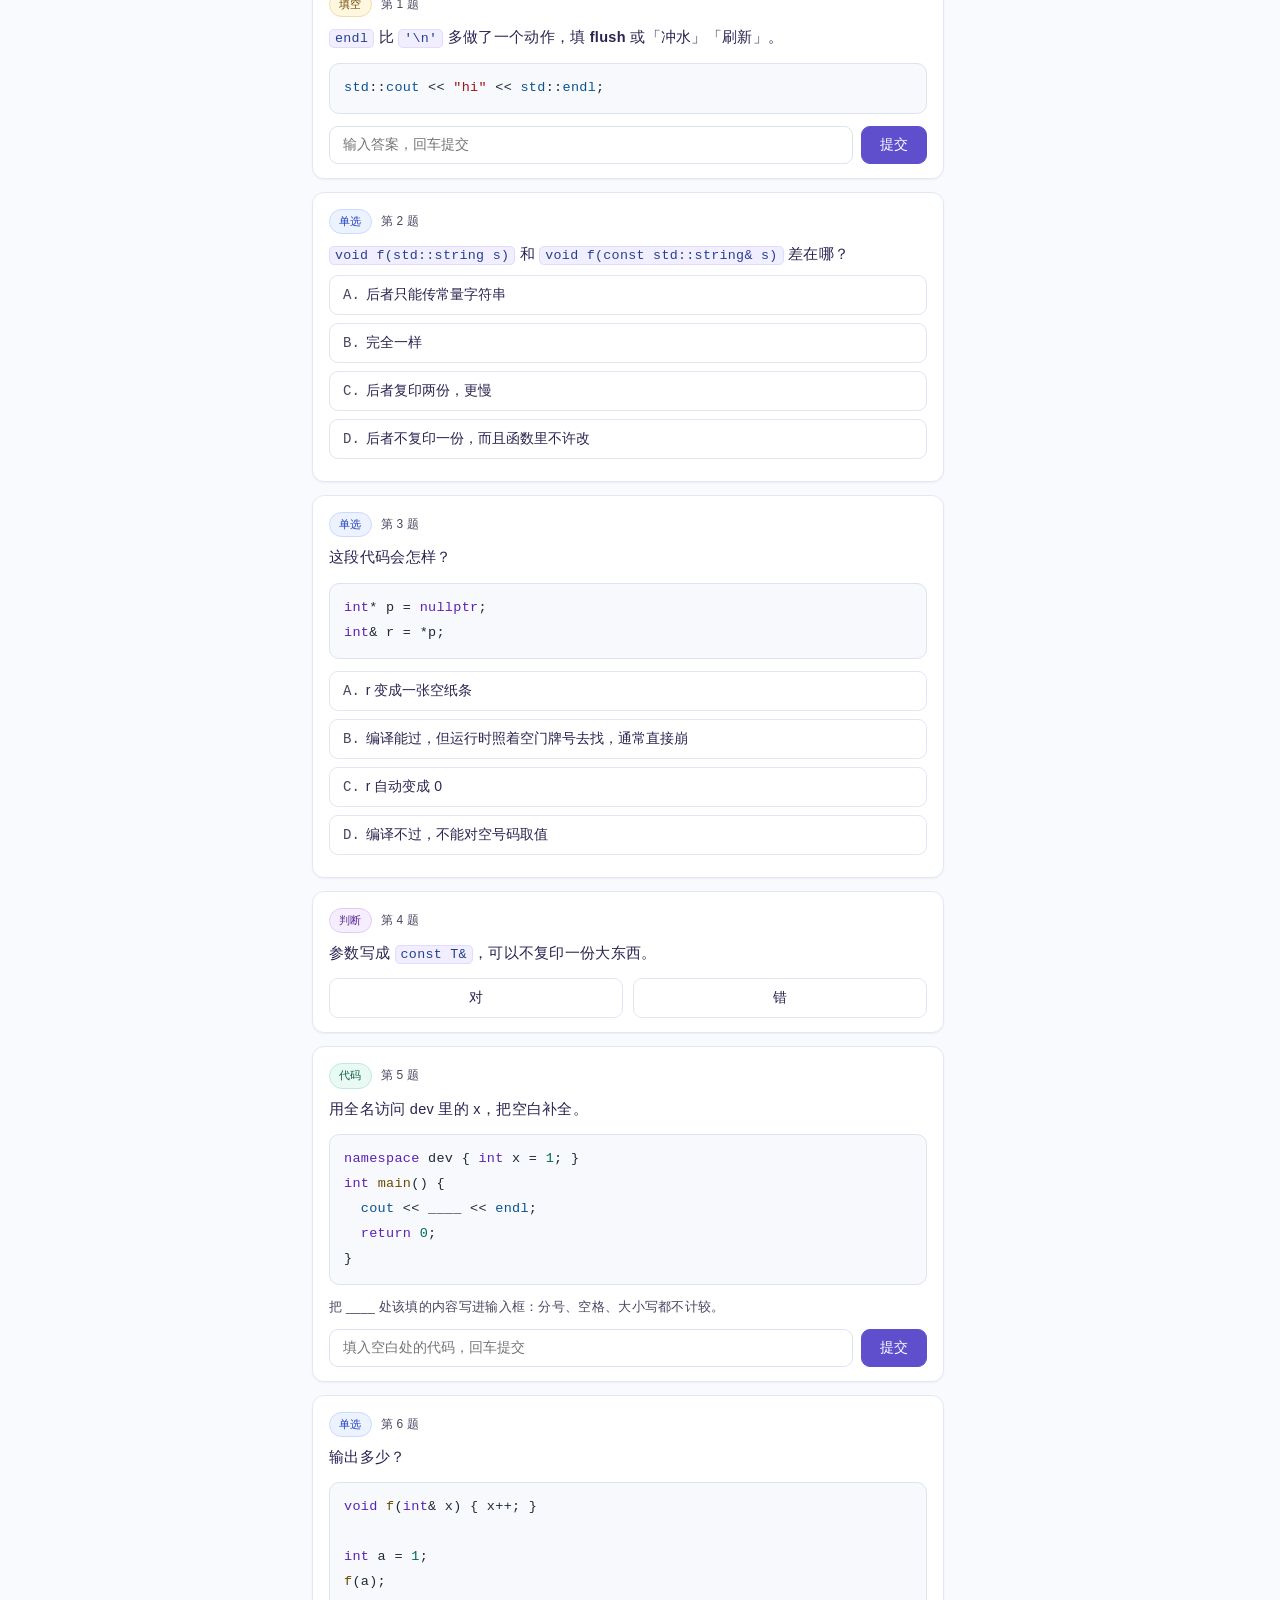
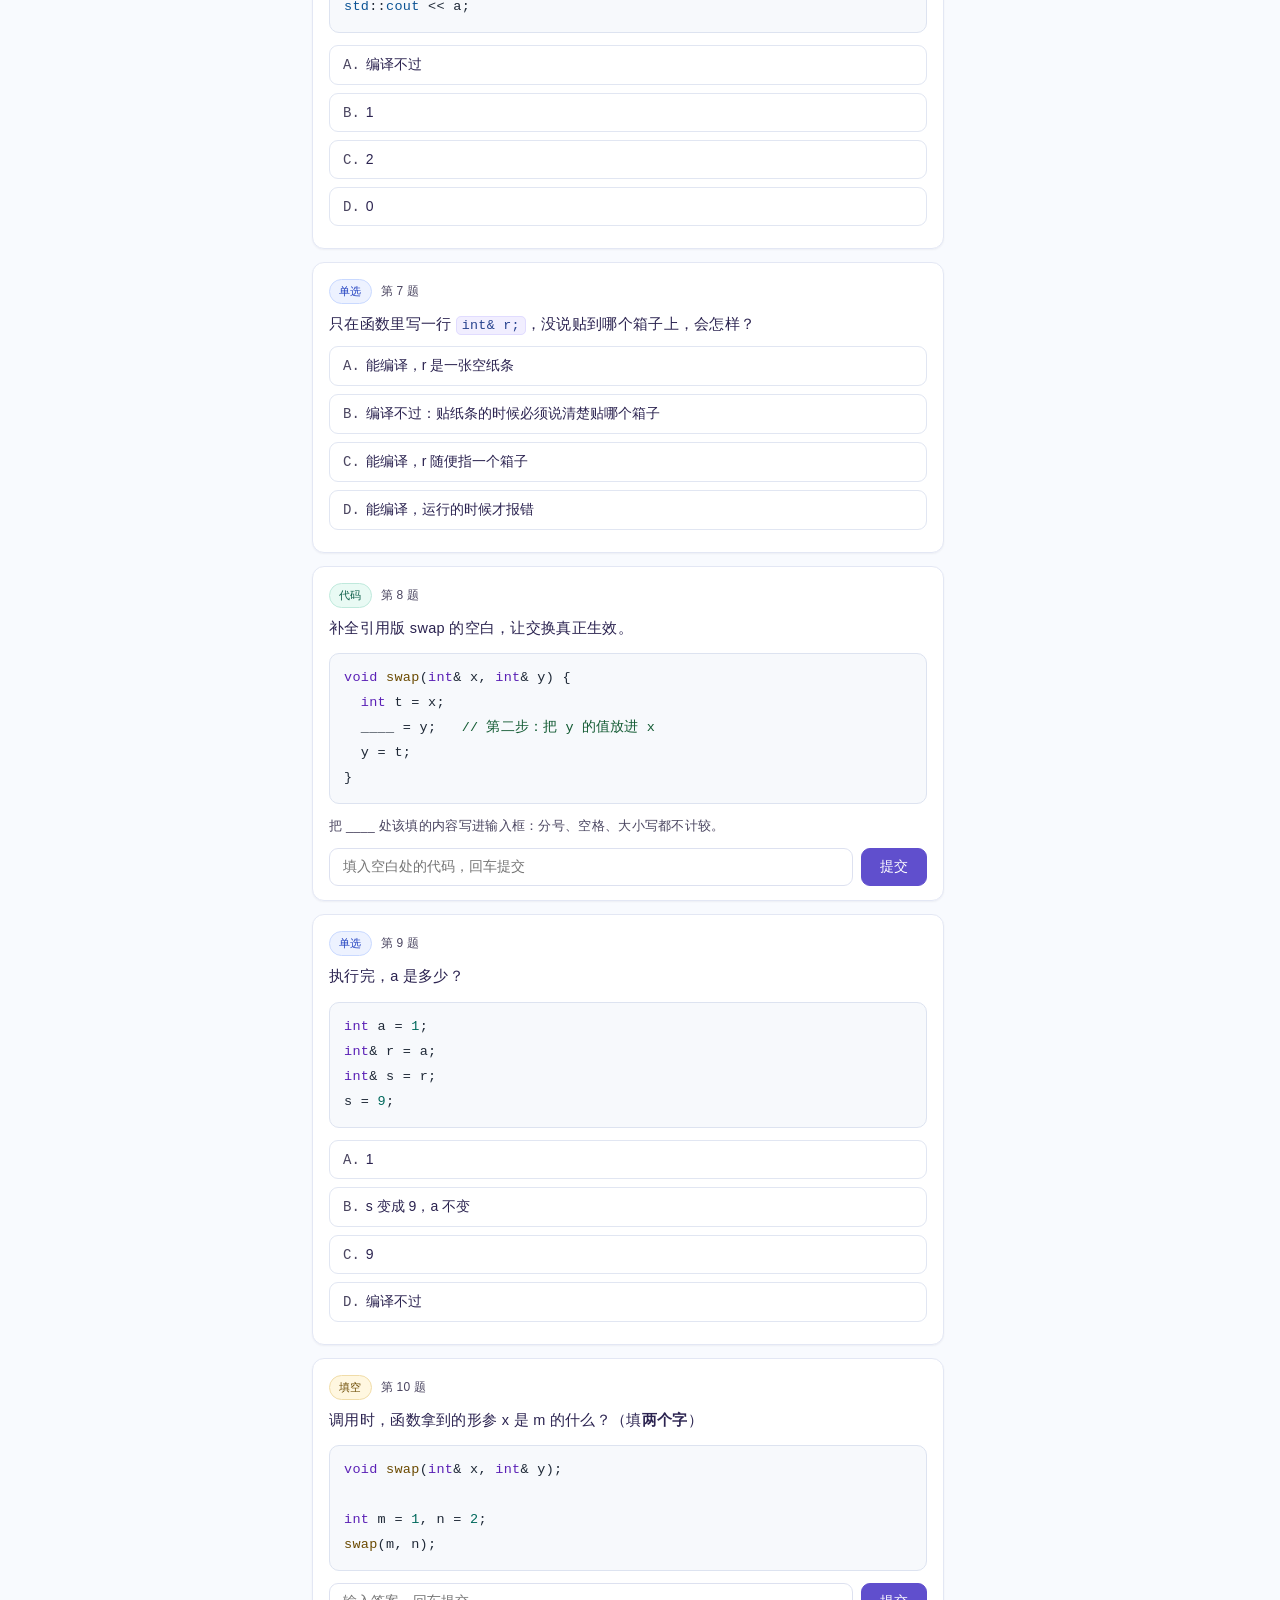
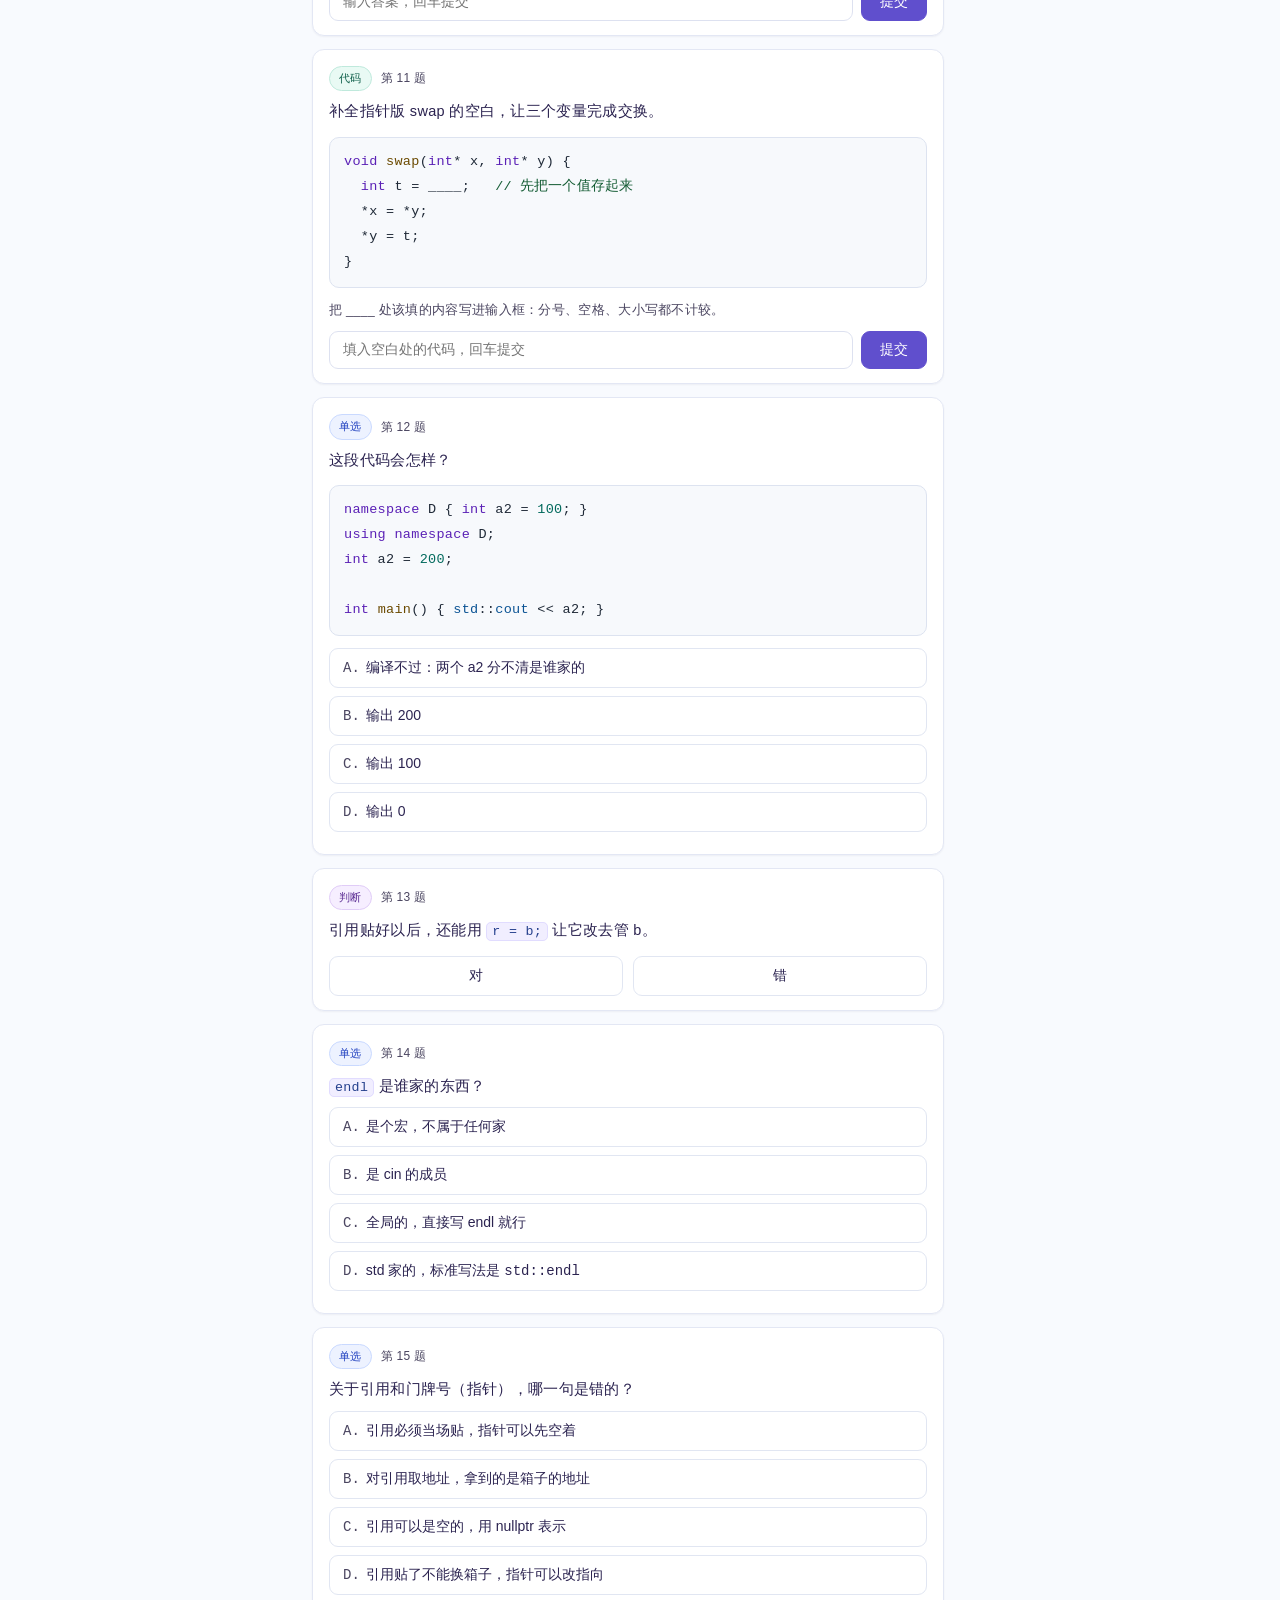
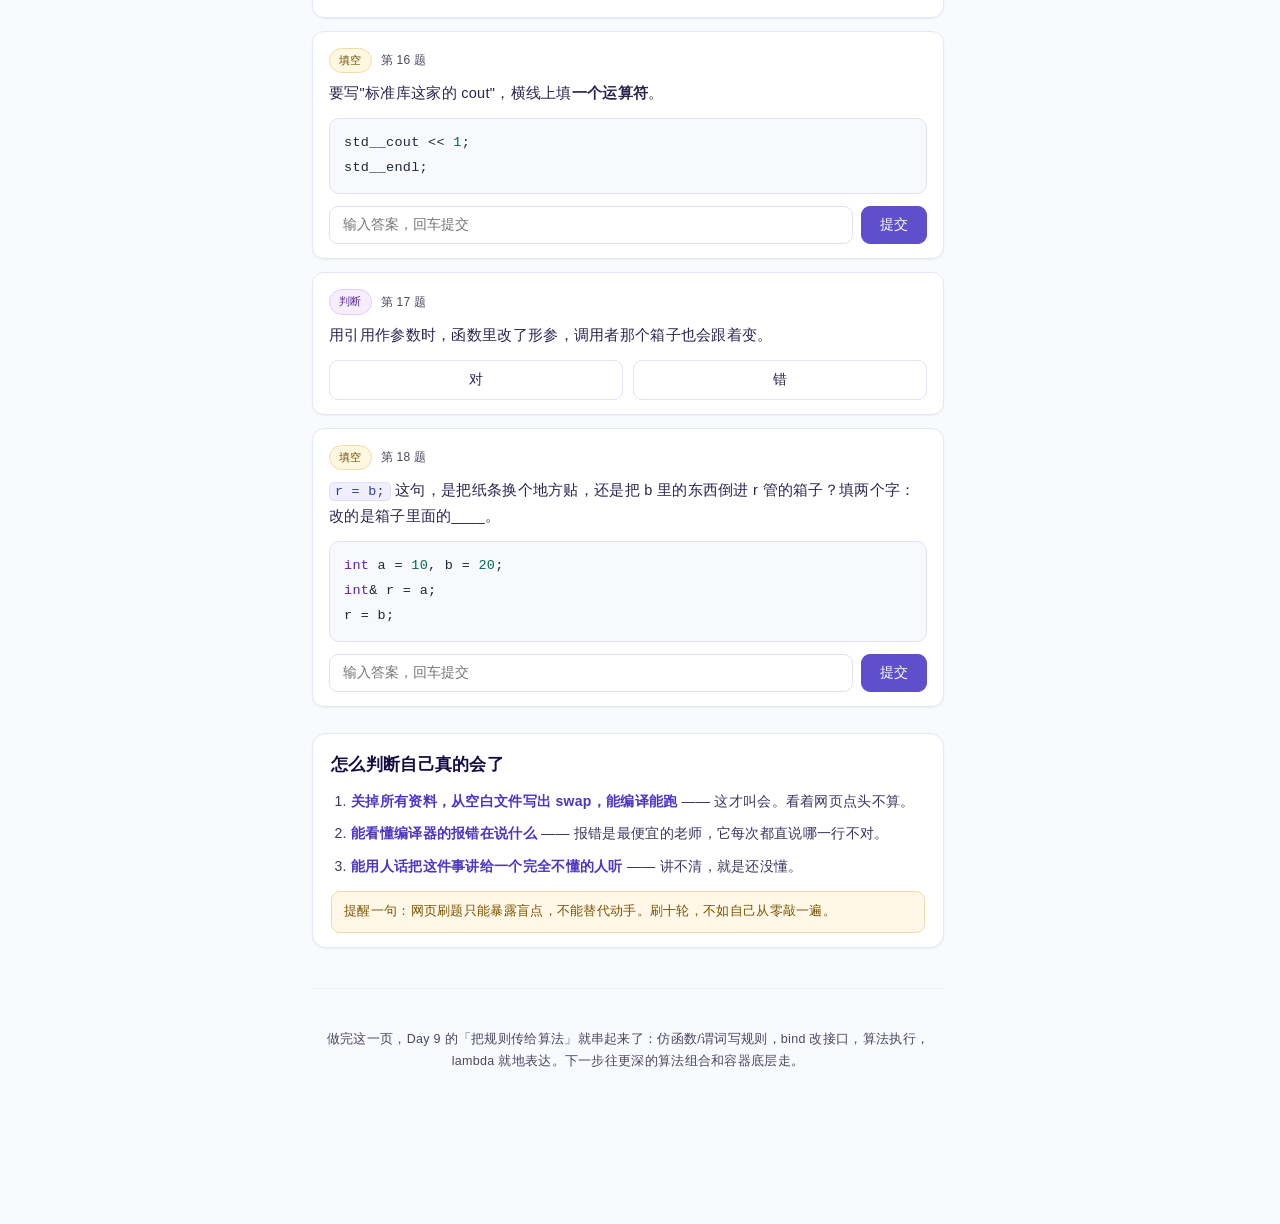
==== commit b8bbd88d: "feat(day9): 仿函数、适配器、算法与 lambda 22 卡 + 50 题 + 地图 22 节点" ====
--- a/index.html
+++ b/index.html
@@ -5,7 +5,7 @@
 <meta name="viewport" content="width=device-width, initial-scale=1.0">
 <meta name="color-scheme" content="light">
 <meta name="theme-color" content="#ffffff">
-<title>C++ 八天重点 + 练习</title>
+<title>C++ 九天重点 + 练习</title>
 <link rel="icon" href="data:image/svg+xml,%3Csvg xmlns='http://www.w3.org/2000/svg' viewBox='0 0 32 32'%3E%3Crect width='32' height='32' rx='7' fill='%23130B43'/%3E%3Ctext x='16' y='22' font-size='15' text-anchor='middle' fill='%23ffffff' font-family='monospace'%3EC%2B%2B%3C/text%3E%3C/svg%3E">
 <link rel="stylesheet" href="assets/style.css">
 <script src="assets/prefs.js"></script>
@@ -15,7 +15,7 @@
 
 <header class="topnav" id="topnav">
   <div class="tn-inner">
-    <a class="brand" href="#day1" aria-label="C++ 八天 · 回到 Day 1">
+    <a class="brand" href="#day1" aria-label="C++ 九天 · 回到 Day 1">
       <span class="brand-mark" aria-hidden="true">C++</span>
       <span class="brand-name">cpp<span>·</span>study</span>
     </a>
@@ -29,7 +29,7 @@
       <a href="#review" id="navReview">复习<i class="rvbadge hide" id="rvNavBadge"></i></a>
     </nav>
     <div class="tn-right">
-      <span class="tn-prog" id="tnProg">已过 0/122</span>
+      <span class="tn-prog" id="tnProg">已过 0/144</span>
       <button class="tn-ic" id="tnBell" type="button" aria-label="通知">
         <svg width="16" height="16" viewBox="0 0 24 24" fill="none" stroke="currentColor" stroke-width="2" stroke-linecap="round" aria-hidden="true"><path d="M18 8a6 6 0 1 0-12 0c0 7-3 8-3 8h18s-3-1-3-8"/><path d="M13.7 21a2 2 0 0 1-3.4 0"/></svg>
       </button>
@@ -73,9 +73,9 @@
               <button class="tab" id="tabPractice" role="tab" aria-selected="false" type="button">练习</button>
             </div>
             <nav class="nav" aria-label="页面锚点">
-              <a href="#day1">Day 1</a><a href="#day2">Day 2</a><a href="#day3">Day 3</a><a href="#day4">Day 4</a><a href="#day5">Day 5</a><a href="#day6">Day 6</a><a href="#day7">Day 7</a><a href="#day8">Day 8</a>
-              <a href="#practice1">Day 1 练习</a><a href="#practice2">Day 2 练习</a><a href="#practice3">Day 3 练习</a><a href="#practice4">Day 4 练习</a><a href="#practice5">Day 5 练习</a><a href="#practice6">Day 6 练习</a><a href="#practice7">Day 7 练习</a><a href="#practice8">Day 8 练习</a>
-              <a href="#task1">Day 1 动手</a><a href="#task2">Day 2 动手</a><a href="#task3">Day 3 动手</a><a href="#task4">Day 4 动手</a><a href="#task5">Day 5 动手</a><a href="#task6">Day 6 动手</a><a href="#task7">Day 7 动手</a><a href="#task8">Day 8 动手</a>
+              <a href="#day1">Day 1</a><a href="#day2">Day 2</a><a href="#day3">Day 3</a><a href="#day4">Day 4</a><a href="#day5">Day 5</a><a href="#day6">Day 6</a><a href="#day7">Day 7</a><a href="#day8">Day 8</a><a href="#day9">Day 9</a>
+              <a href="#practice1">Day 1 练习</a><a href="#practice2">Day 2 练习</a><a href="#practice3">Day 3 练习</a><a href="#practice4">Day 4 练习</a><a href="#practice5">Day 5 练习</a><a href="#practice6">Day 6 练习</a><a href="#practice7">Day 7 练习</a><a href="#practice8">Day 8 练习</a><a href="#practice9">Day 9 练习</a>
+              <a href="#task1">Day 1 动手</a><a href="#task2">Day 2 动手</a><a href="#task3">Day 3 动手</a><a href="#task4">Day 4 动手</a><a href="#task5">Day 5 动手</a><a href="#task6">Day 6 动手</a><a href="#task7">Day 7 动手</a><a href="#task8">Day 8 动手</a><a href="#task9">Day 9 动手</a>
             </nav>
           </div>
         </section>
@@ -98,7 +98,7 @@
               <b>今天进度</b>
               <span class="rail-badge" id="railDay">Day 1</span>
             </div>
-            <p class="rail-num">第 <b id="railIdx">1</b><span>/<span id="railTotal">122</span> 张</span></p>
+            <p class="rail-num">第 <b id="railIdx">1</b><span>/<span id="railTotal">144</span> 张</span></p>
             <div class="rail-track" aria-hidden="true"><i id="railBar"></i></div>
             <div class="rail-lvs" id="railLvs">
               <span class="rlv" data-lv="read"><i></i>读讲解</span>
@@ -118,7 +118,7 @@
           </div>
           <div class="rail-card rail-mini">
             <b>换一天 / 刷题</b>
-            <p>八天各自独立计分，切换只影响当前这一屏。</p>
+            <p>九天各自独立计分，切换只影响当前这一屏。</p>
             <div class="rail-brush">
               <button class="again" id="againTop1" type="button">Day 1 刷题</button>
               <button class="again" id="againTop2" type="button">Day 2 刷题</button>
@@ -128,11 +128,12 @@
               <button class="again" id="againTop6" type="button">Day 6 刷题</button>
               <button class="again" id="againTop7" type="button">Day 7 刷题</button>
               <button class="again" id="againTop8" type="button">Day 8 刷题</button>
+              <button class="again" id="againTop9" type="button">Day 9 刷题</button>
             </div>
           </div>
           <details class="rail-card about">
             <summary>这份页面在讲什么</summary>
-            <p class="sub">给刚学完 C、正在转 C++ 的嵌入式初学者：先吃透引用和内存，再把类、构造、析构这条线串起来，补上 static、this、const 和封装，过运算符重载与继承，用虚函数把多态与异常补齐，再进模板和类型转换，最后进 STL 与常用容器。所有示例都能在电脑上直接编译运行，不需要开发板；等以后有板子，再回来看标了「以后有板子再看」的部分。</p>
+            <p class="sub">给刚学完 C、正在转 C++ 的嵌入式初学者：先吃透引用和内存，再把类、构造、析构这条线串起来，补上 static、this、const 和封装，过运算符重载与继承，用虚函数把多态与异常补齐，再进模板和类型转换，然后进 STL 与常用容器，最后用仿函数、算法和 lambda 把规则传起来。所有示例都能在电脑上直接编译运行，不需要开发板；等以后有板子，再回来看标了「以后有板子再看」的部分。</p>
             <p class="only">本页只保留当前阶段必学内容，其余等学完对象生命周期再补。</p>
             <div class="tags">
               <span class="tag">C 已学完</span>
@@ -145,6 +146,7 @@
               <span class="tag">Day 6</span>
               <span class="tag">Day 7</span>
               <span class="tag">Day 8</span>
+              <span class="tag">Day 9</span>
               <span class="tag">Day 1 题库 56 道</span>
               <span class="tag">Day 2 题库 38 道</span>
               <span class="tag">Day 3 题库 41 道</span>
@@ -153,7 +155,8 @@
               <span class="tag">Day 6 题库 46 道</span>
               <span class="tag">Day 7 题库 48 道</span>
               <span class="tag">Day 8 题库 50 道</span>
-              <span class="tag">八套练习各自独立</span>
+              <span class="tag">Day 9 题库 50 道</span>
+              <span class="tag">九套练习各自独立</span>
               <span class="tag">动手任务无需开发板</span>
             </div>
           </details>
@@ -192,6 +195,10 @@
             <section class="tasks" id="task8"></section>
             <div class="gloss-wrap" id="gloss8"></div>
           </div>
+          <div class="day-part" data-day="day9" hidden>
+            <section class="tasks" id="task9"></section>
+            <div class="gloss-wrap" id="gloss9"></div>
+          </div>
 
           <div class="day-part" data-day="day1">
             <div class="sec-title pr-title" id="practice1">Day 1 练习<span class="pr-tag">只抽 Day 1 的题 · 独立计分</span></div>
@@ -311,6 +318,21 @@
 
             <div id="qlist8"></div>
             <div id="summary8"></div>
+          </div>
+
+          <div class="day-part" data-day="day9" hidden>
+            <div class="sec-title pr-title" id="practice9">Day 9 练习<span class="pr-tag">只抽 Day 9 的题 · 独立计分</span></div>
+            <p class="sec-desc">从 Day 9 的 <b>50</b> 道题里随机抽 <b>7 单选 + 3 填空 + 3 判断 + 3 代码</b>，打乱顺序、轮内不重复。这一套的进度、得分、错题、报告只算 Day 9，和 Day 1–8 互不影响。</p>
+
+            <div class="stats">
+              <div class="stat"><div class="lab">本轮进度</div><div class="val" id="stProg9">0 / 16</div></div>
+              <div class="stat"><div class="lab">得分</div><div class="val blue" id="stScore9">0</div></div>
+              <div class="stat"><div class="lab">正确率</div><div class="val" id="stRate9">—</div></div>
+              <button class="again" id="againBar9">再来一轮</button>
+            </div>
+
+            <div id="qlist9"></div>
+            <div id="summary9"></div>
           </div>
 
           <section class="check">
@@ -323,7 +345,7 @@
             <p class="check-tip">提醒一句：网页刷题只能暴露盲点，不能替代动手。刷十轮，不如自己从零敲一遍。</p>
           </section>
 
-          <footer>做完这一页，Day 8 的常用库第一层（string、vector、map 和几个适配器）就齐了。下一步往容器底层和算法走。</footer>
+          <footer>做完这一页，Day 9 的「把规则传给算法」就串起来了：仿函数/谓词写规则，bind 改接口，算法执行，lambda 就地表达。下一步往更深的算法组合和容器底层走。</footer>
         </div>
       </div>
     </main>
